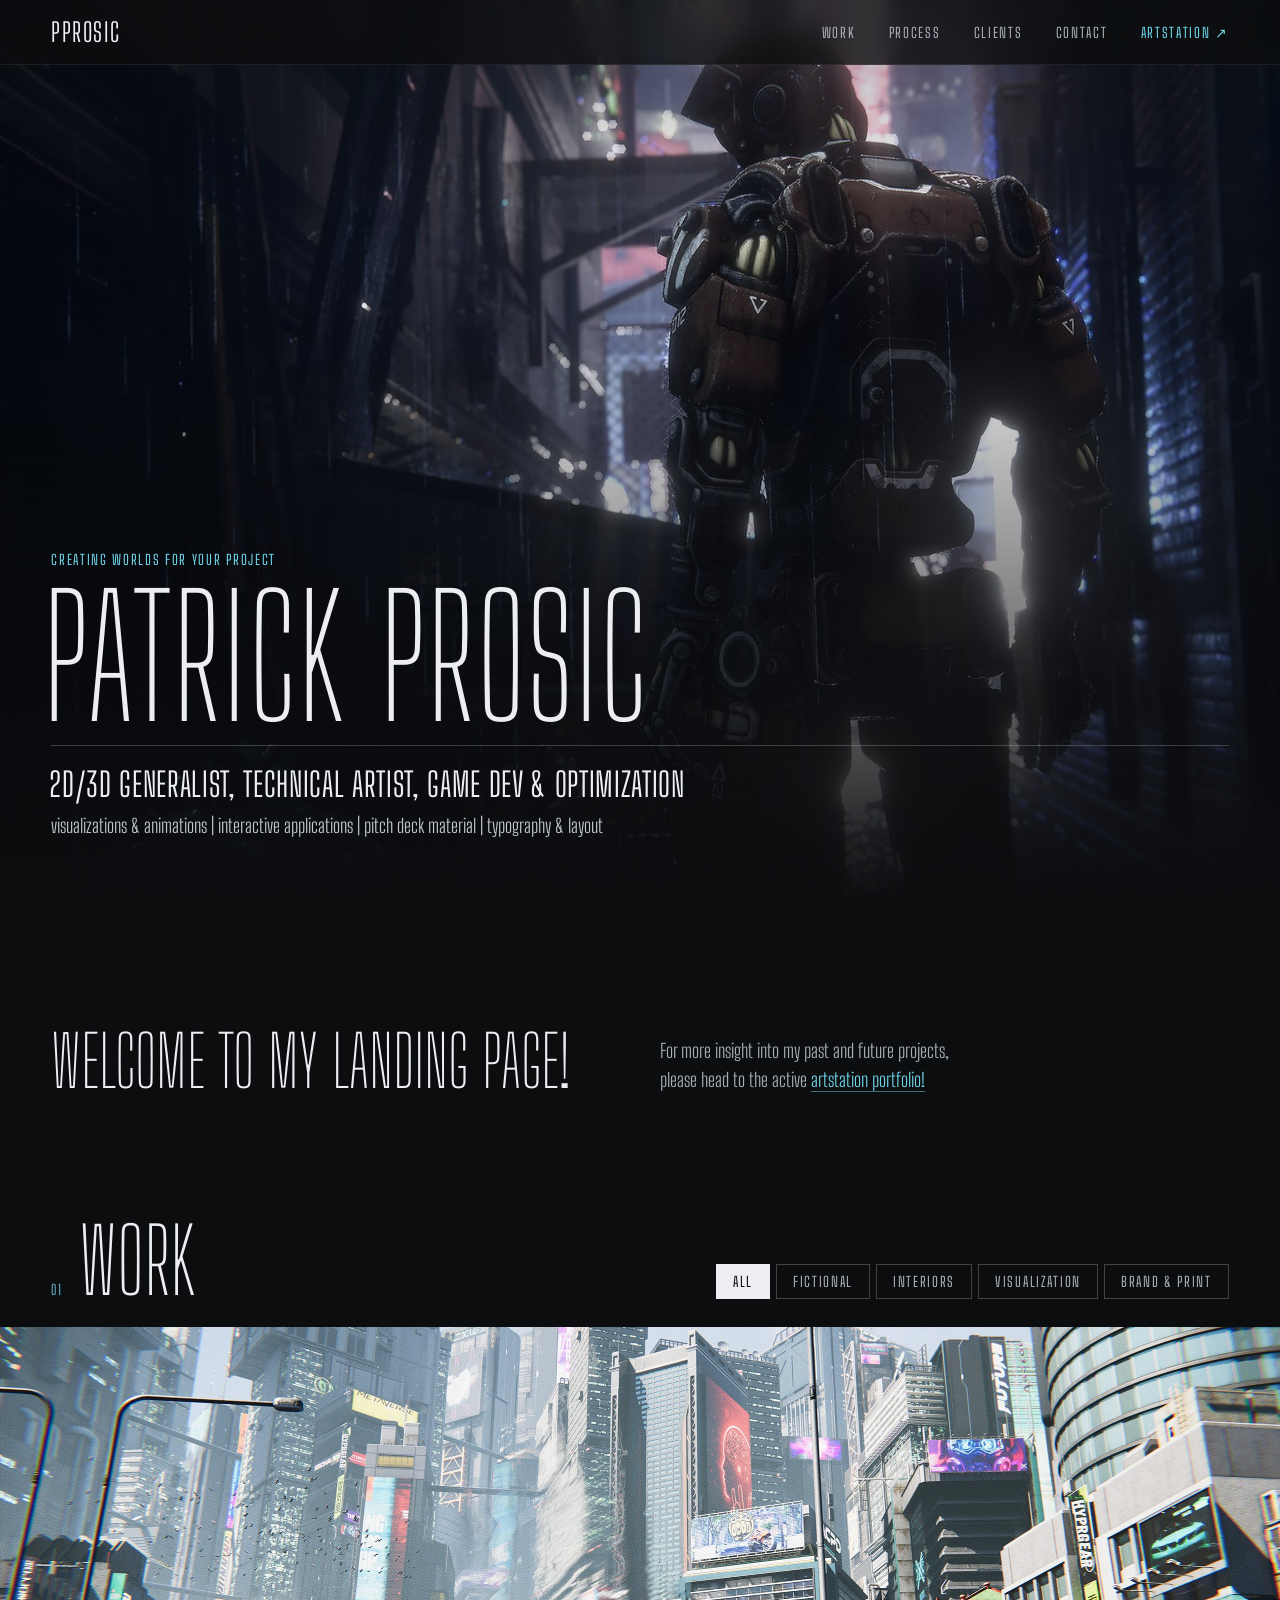
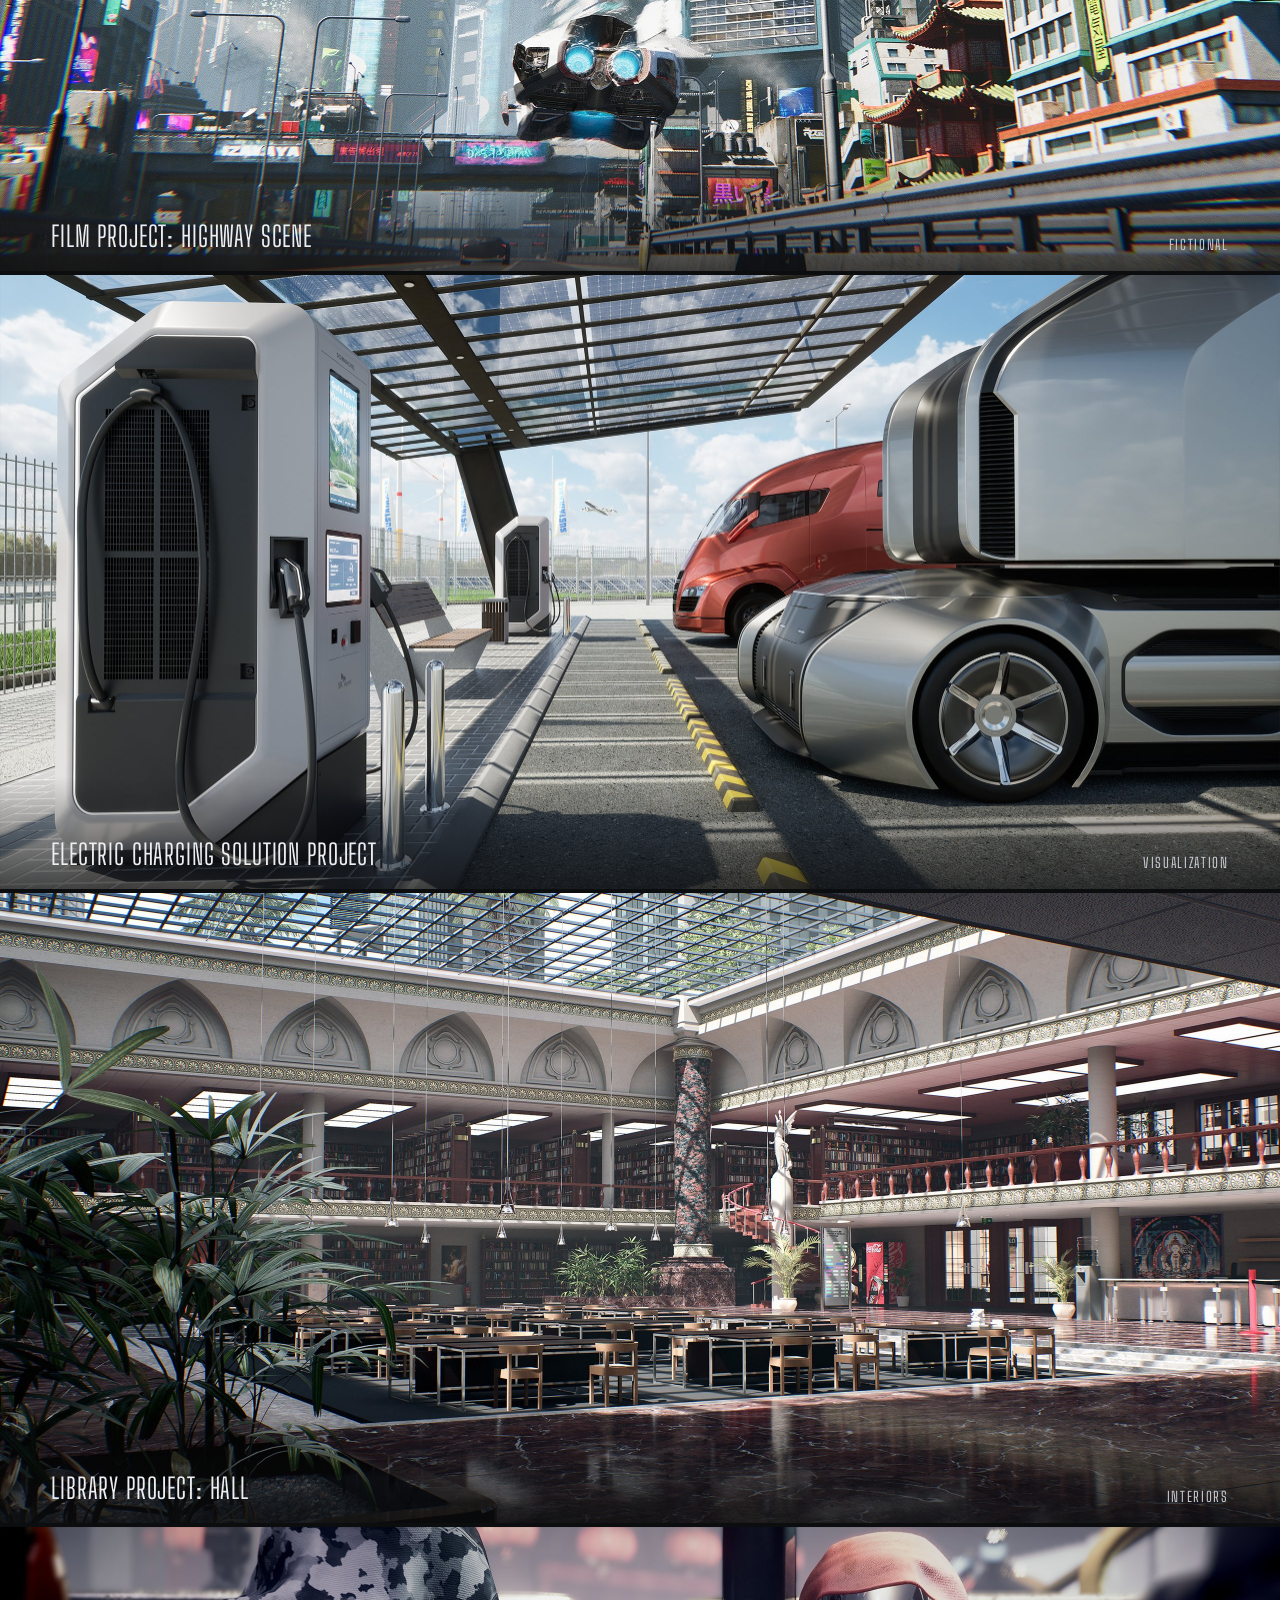
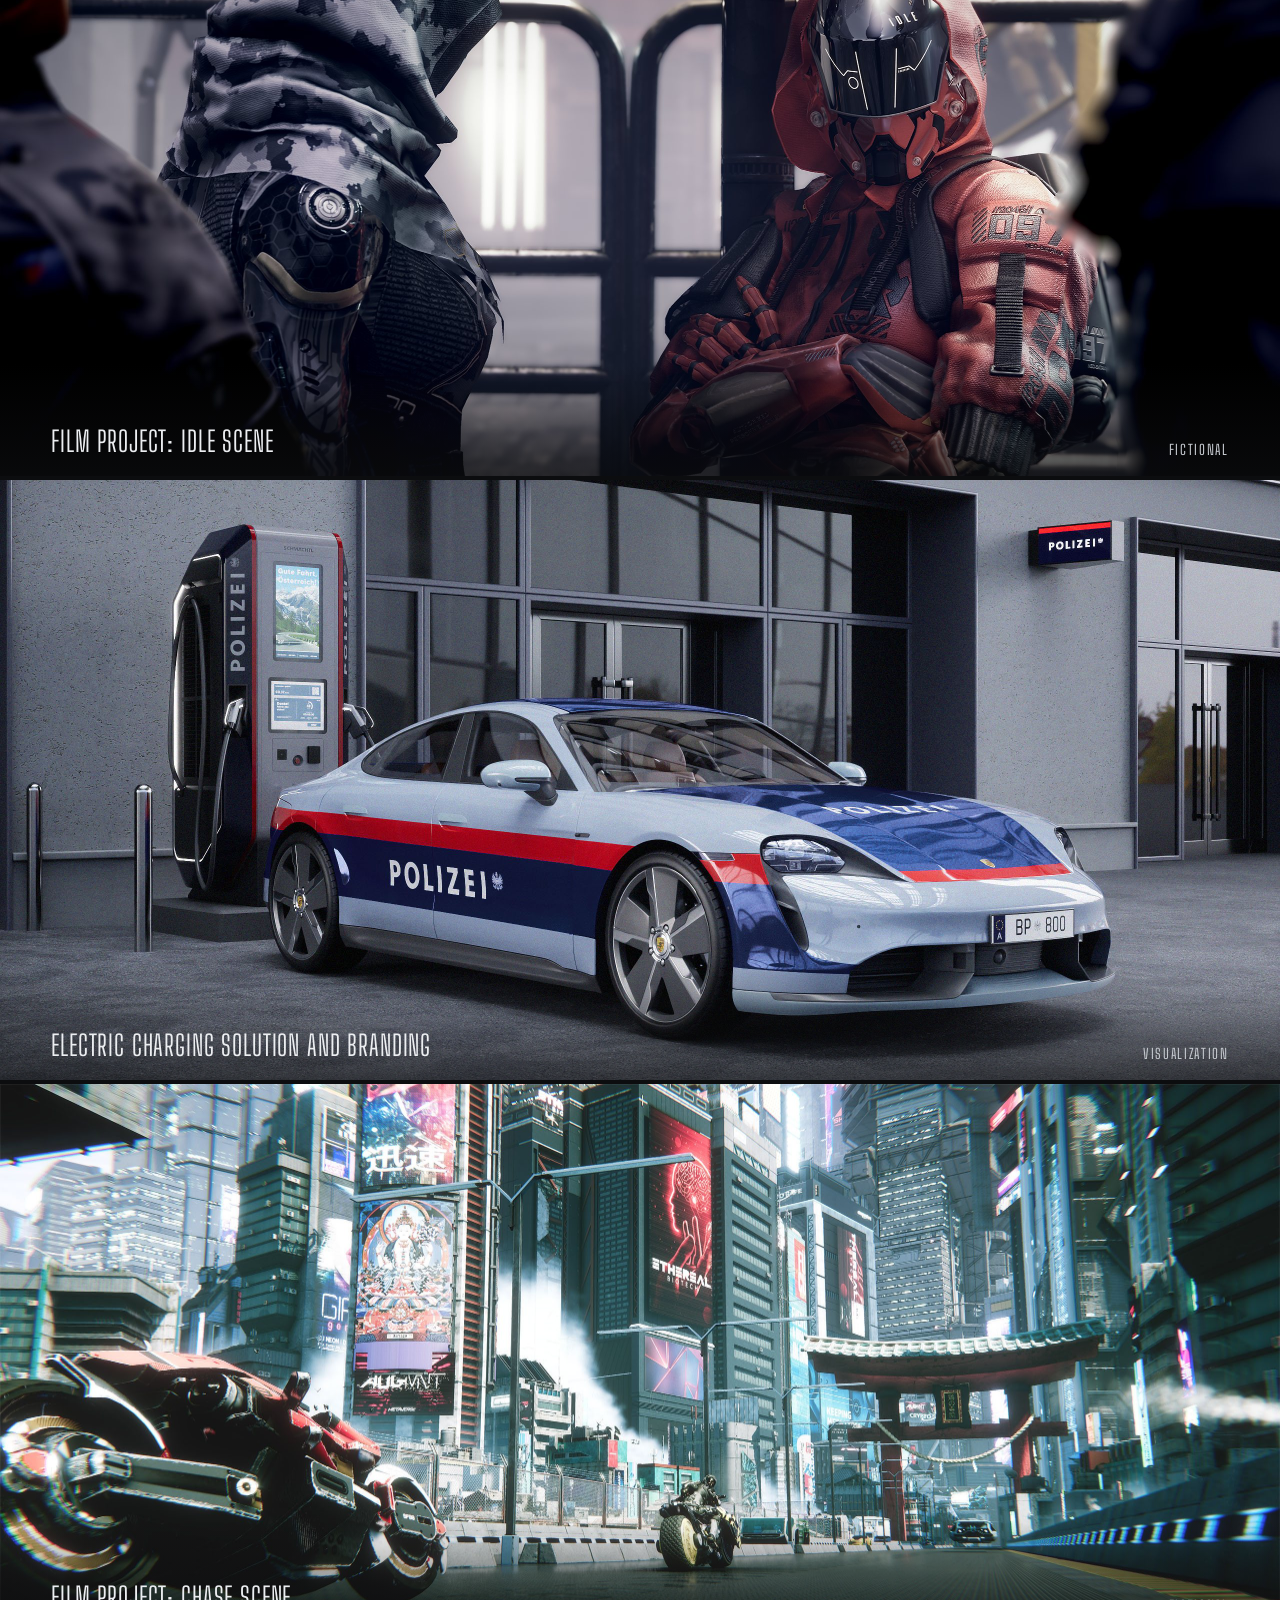
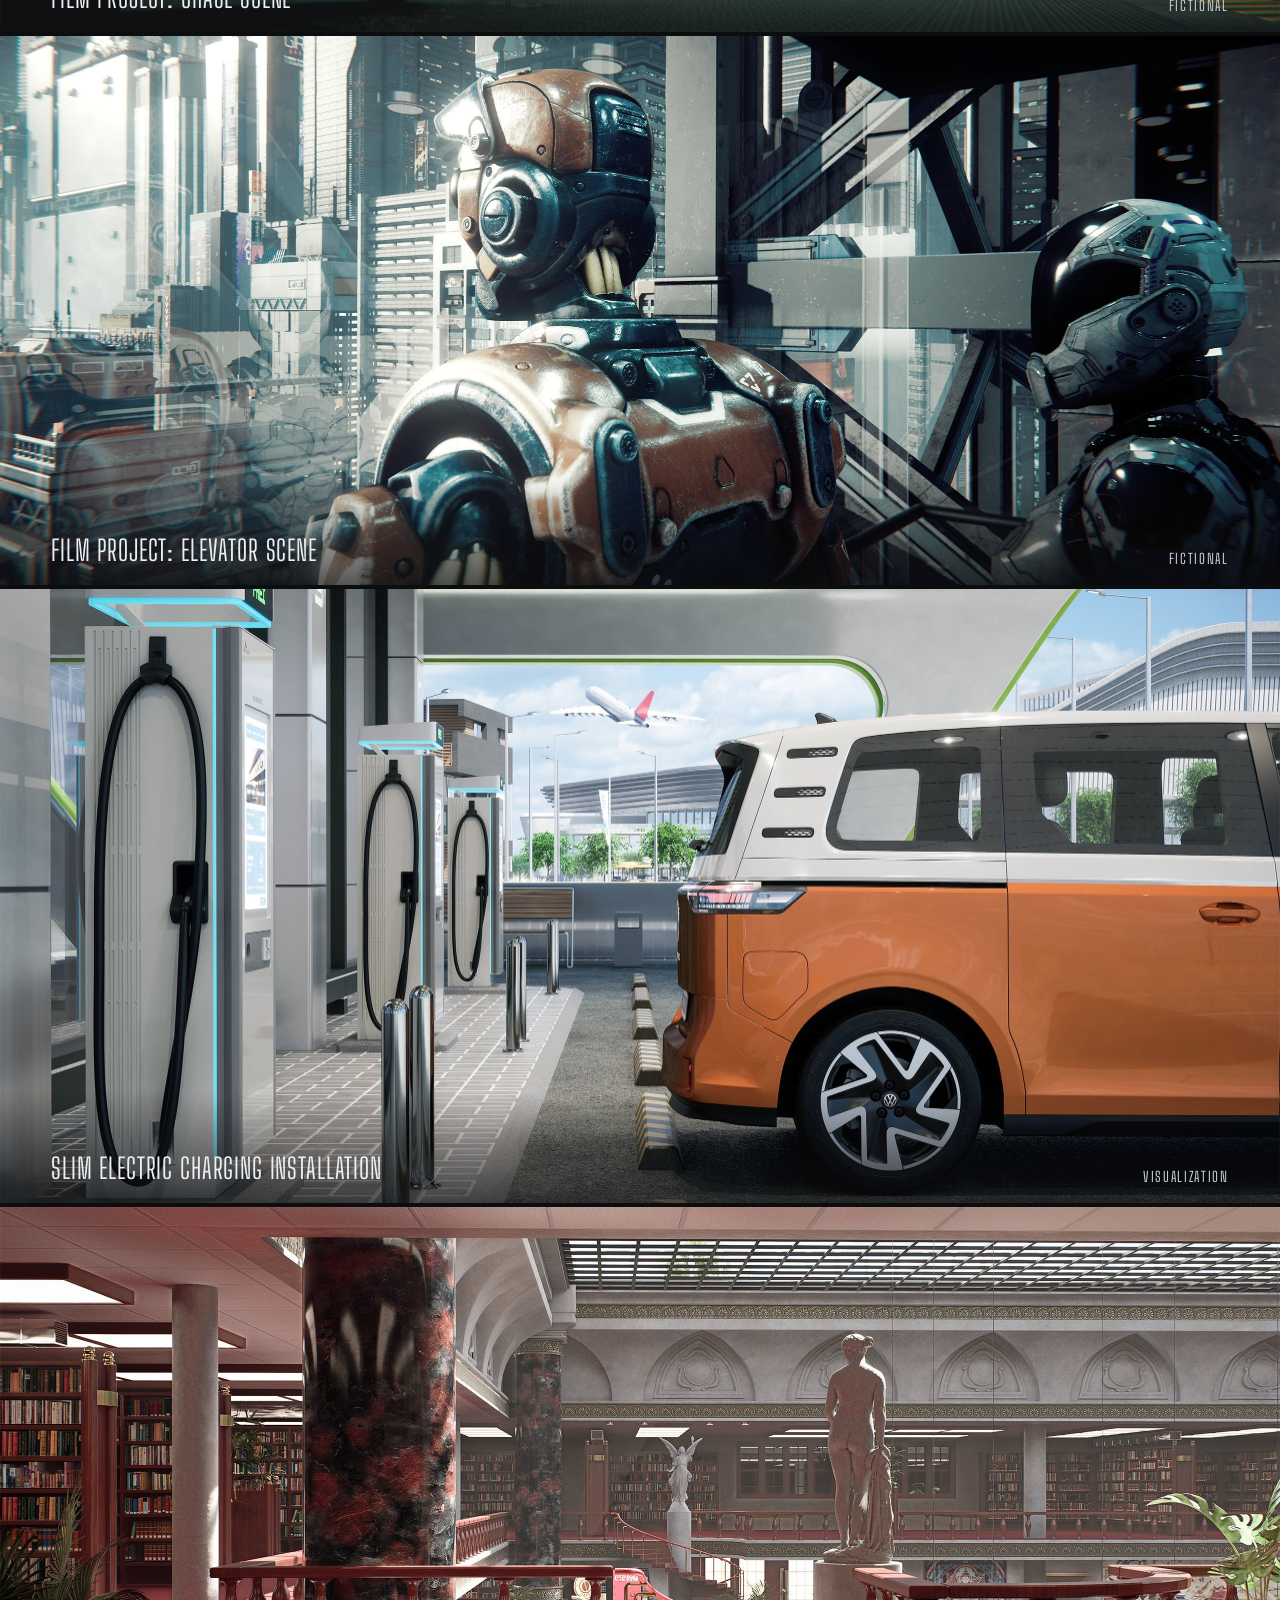
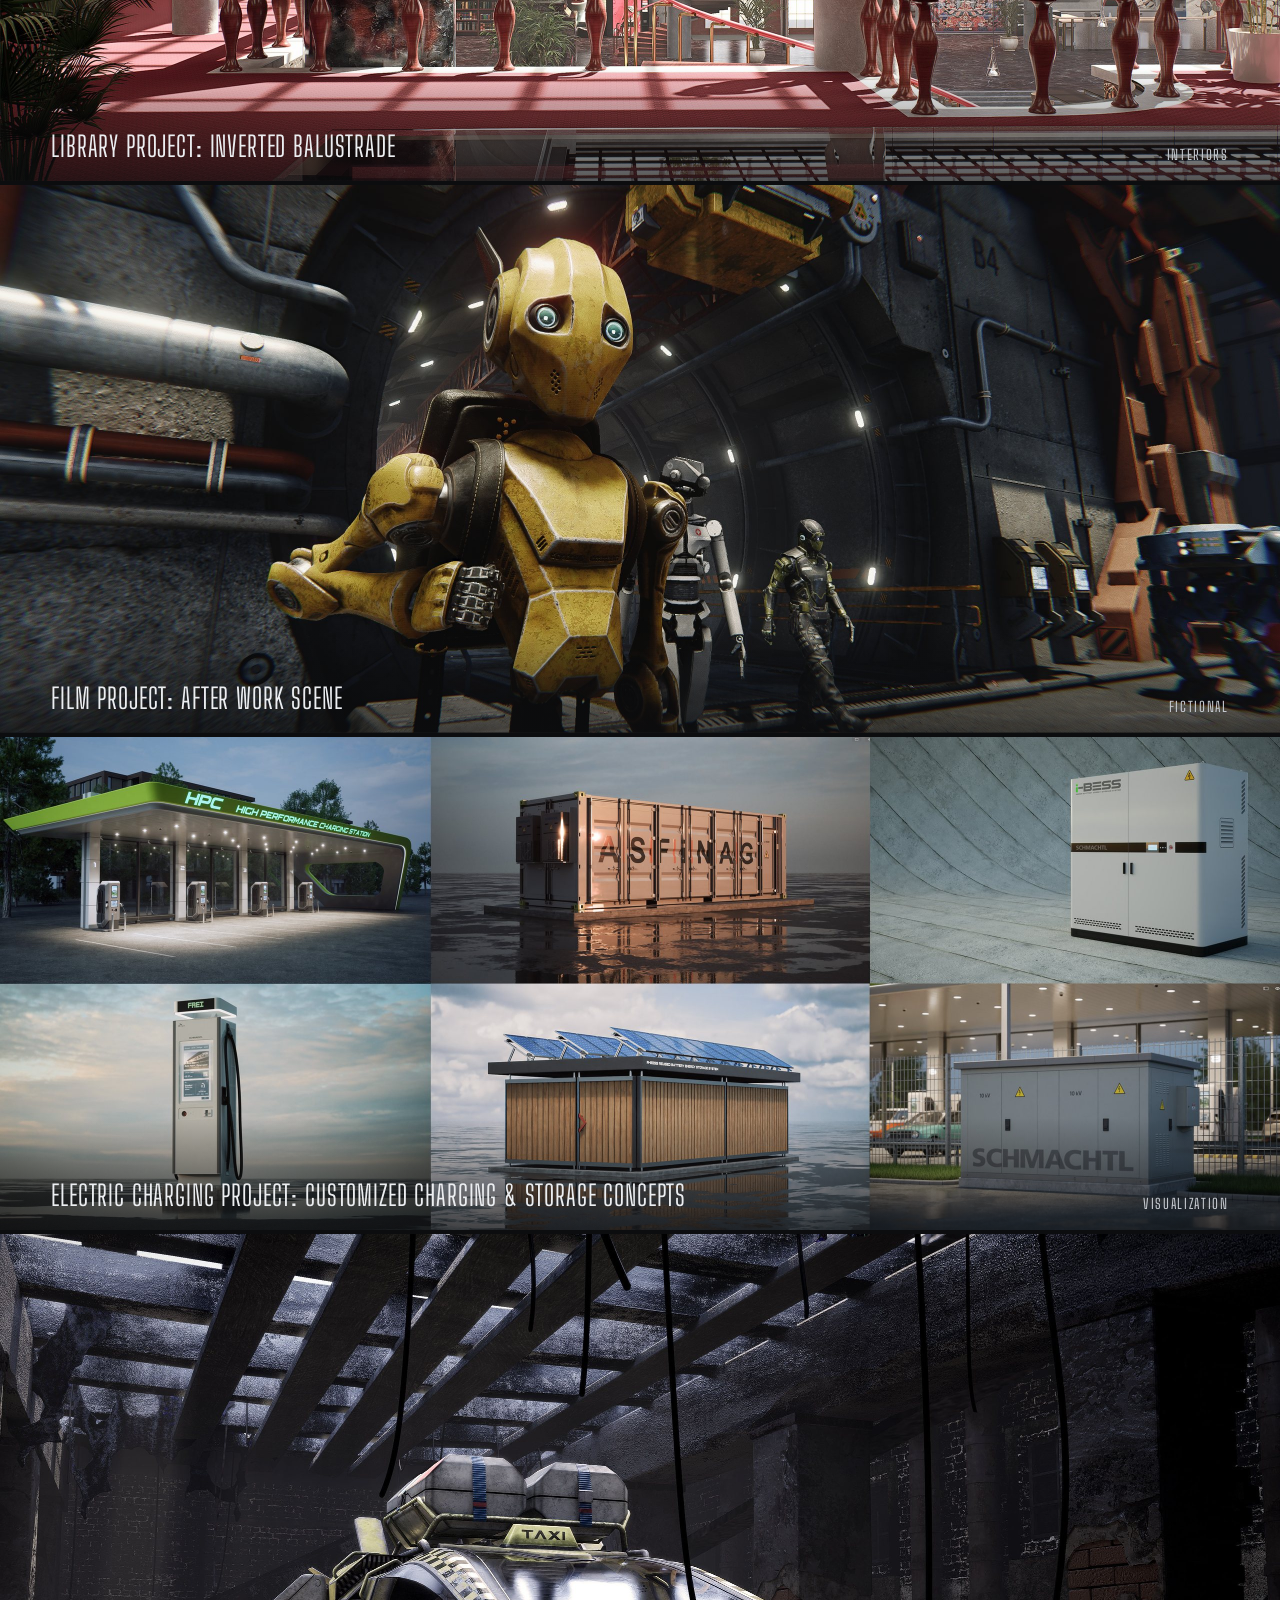
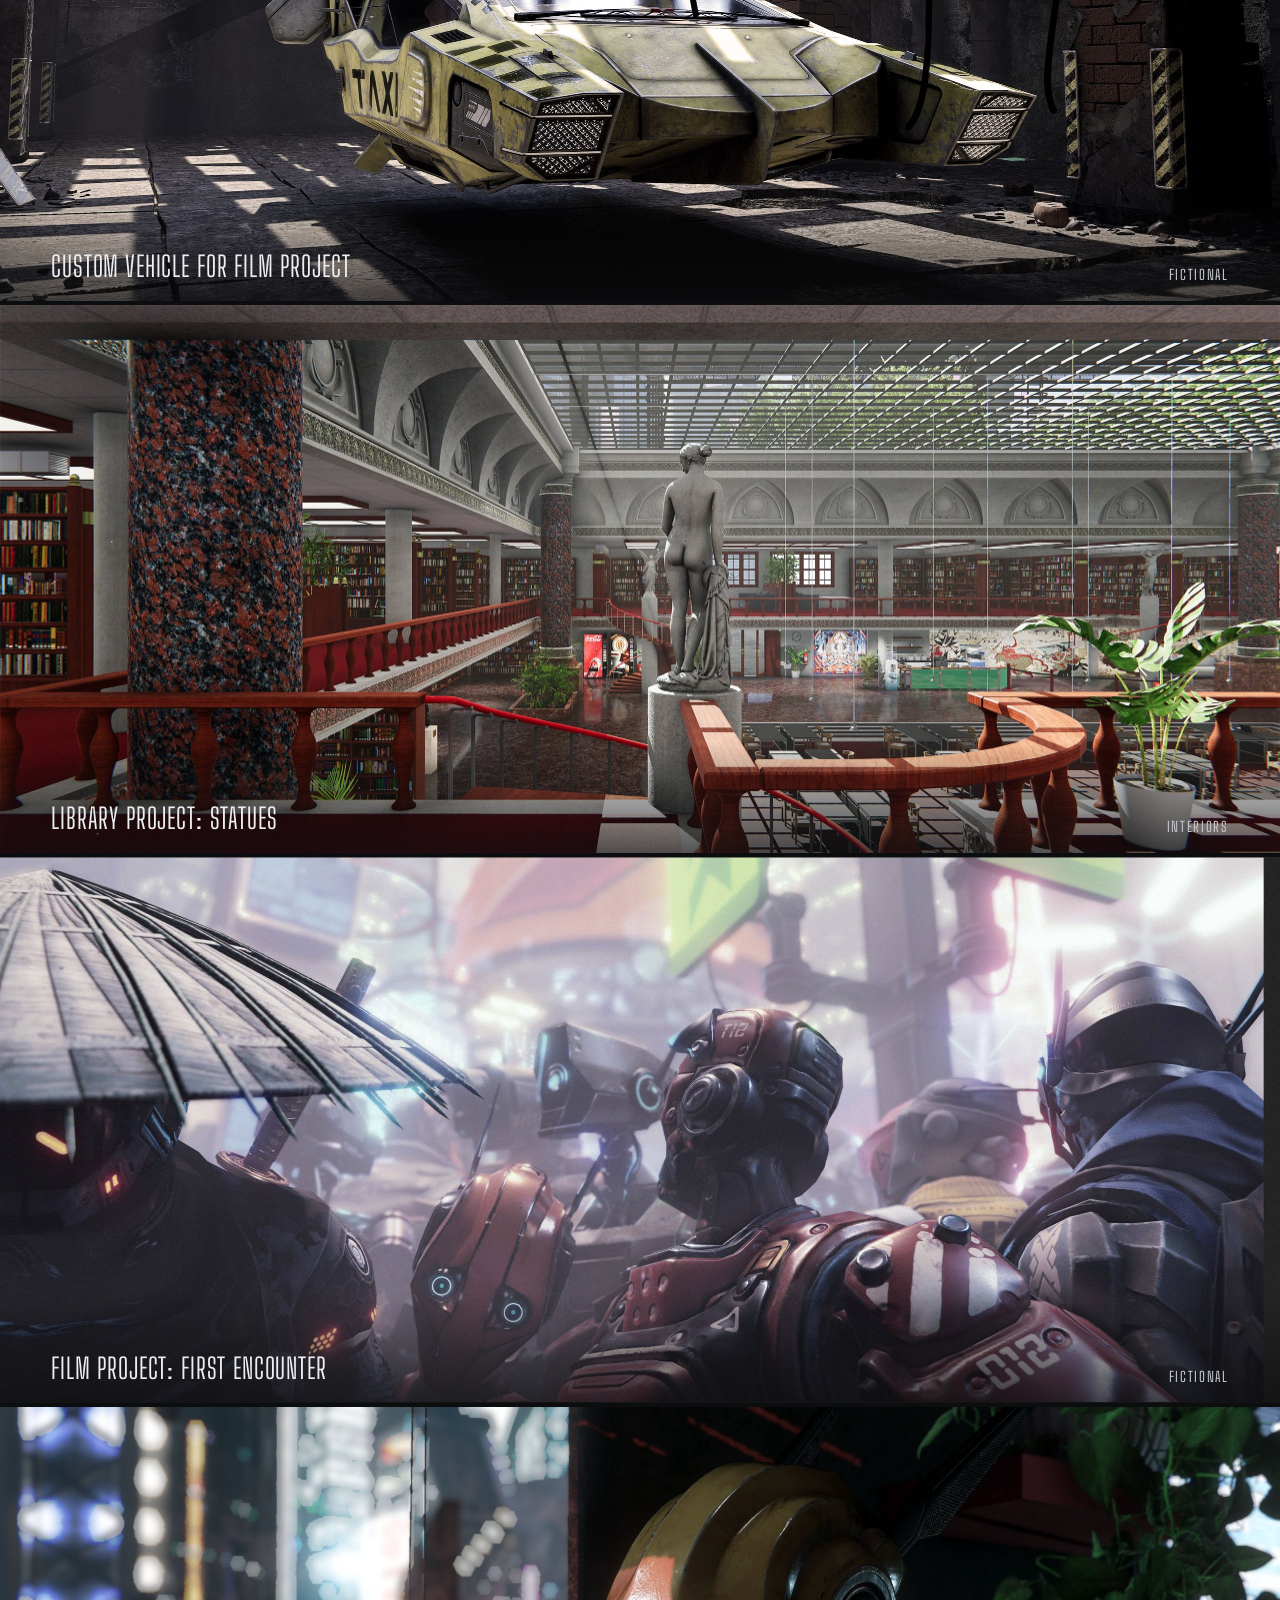
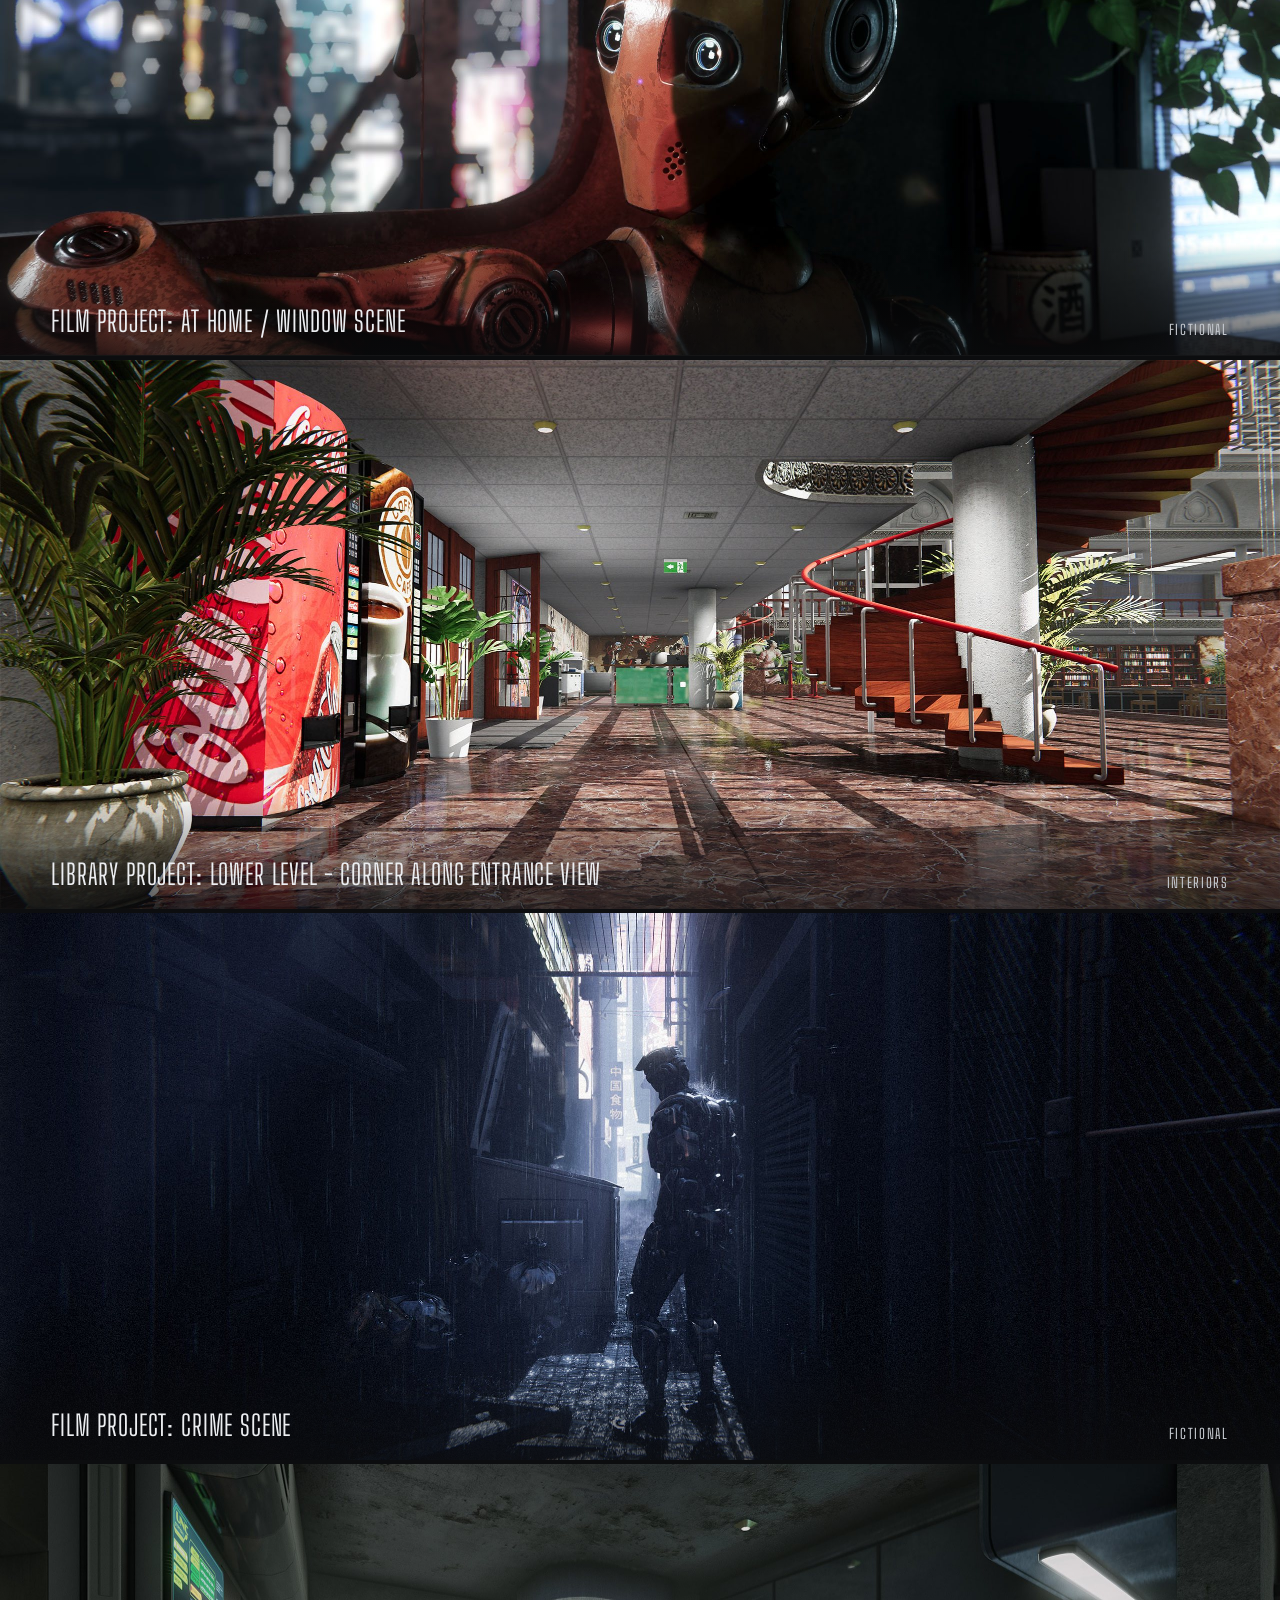
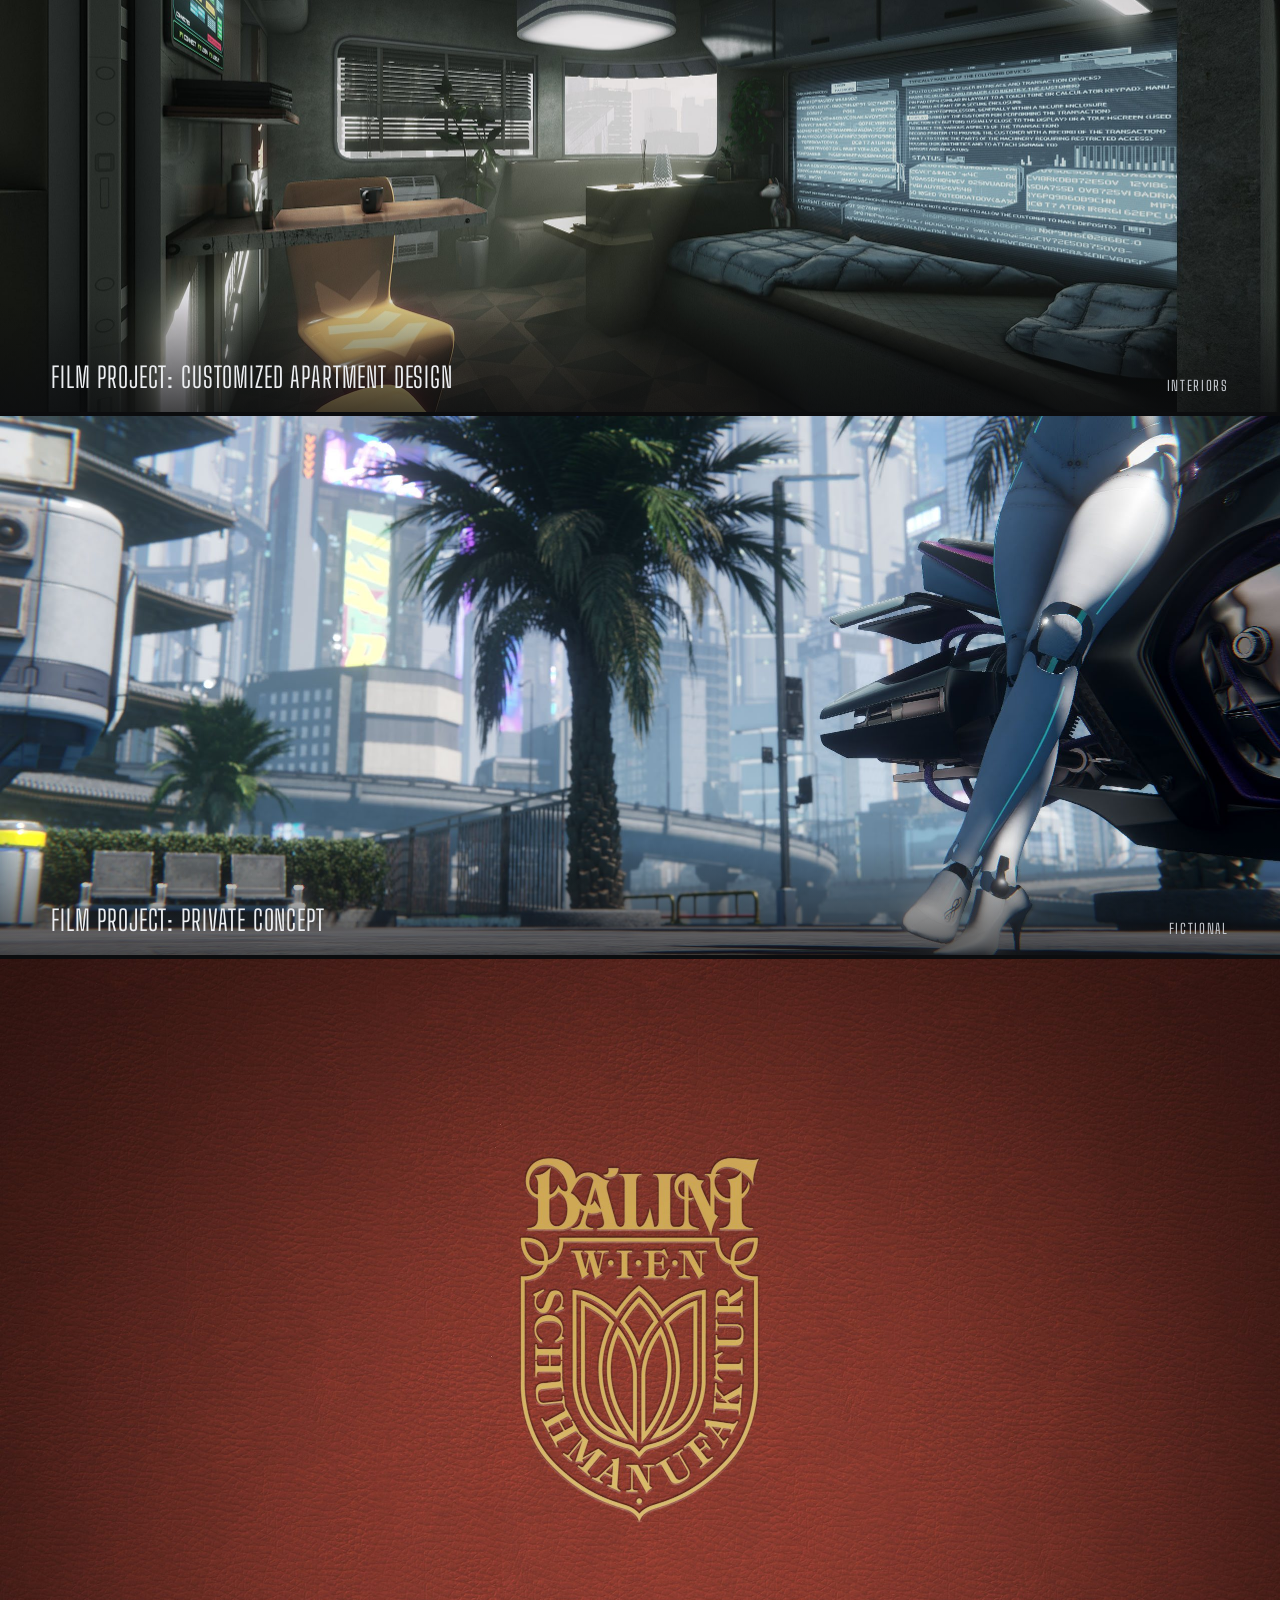
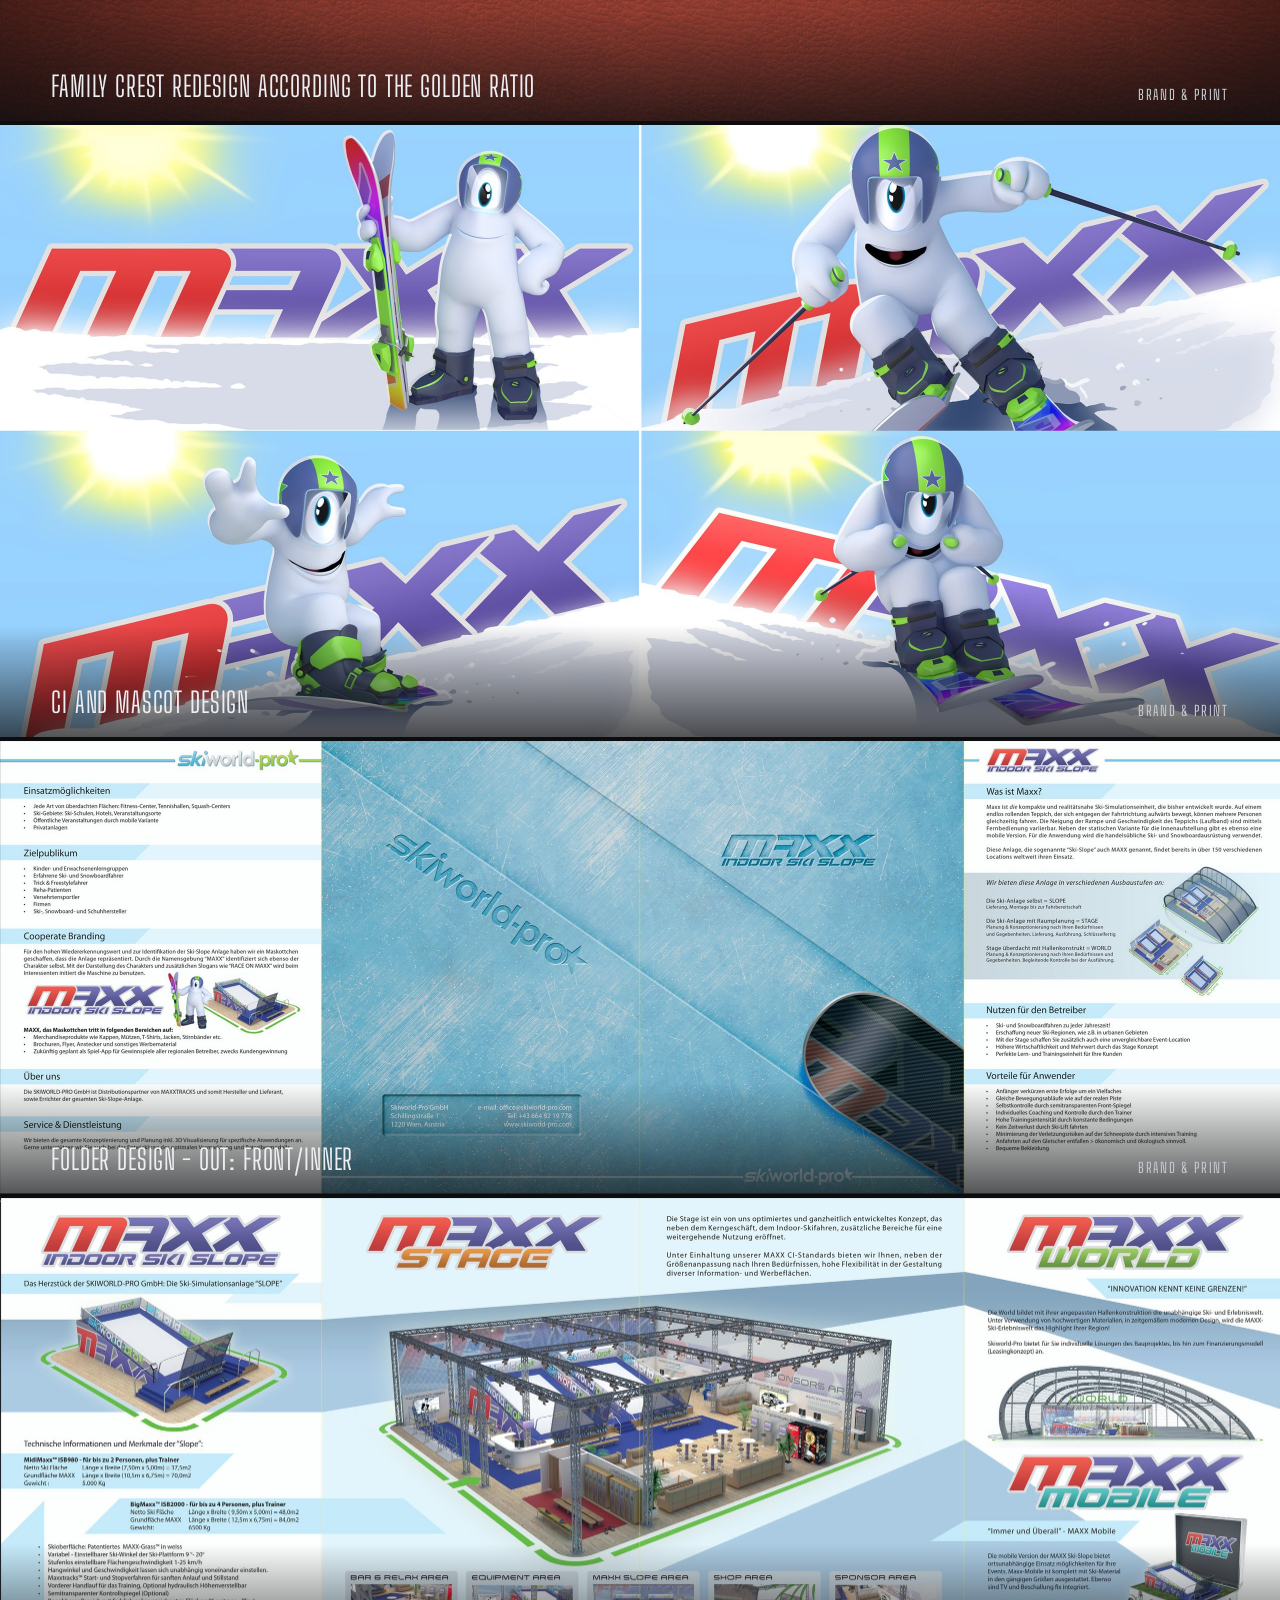
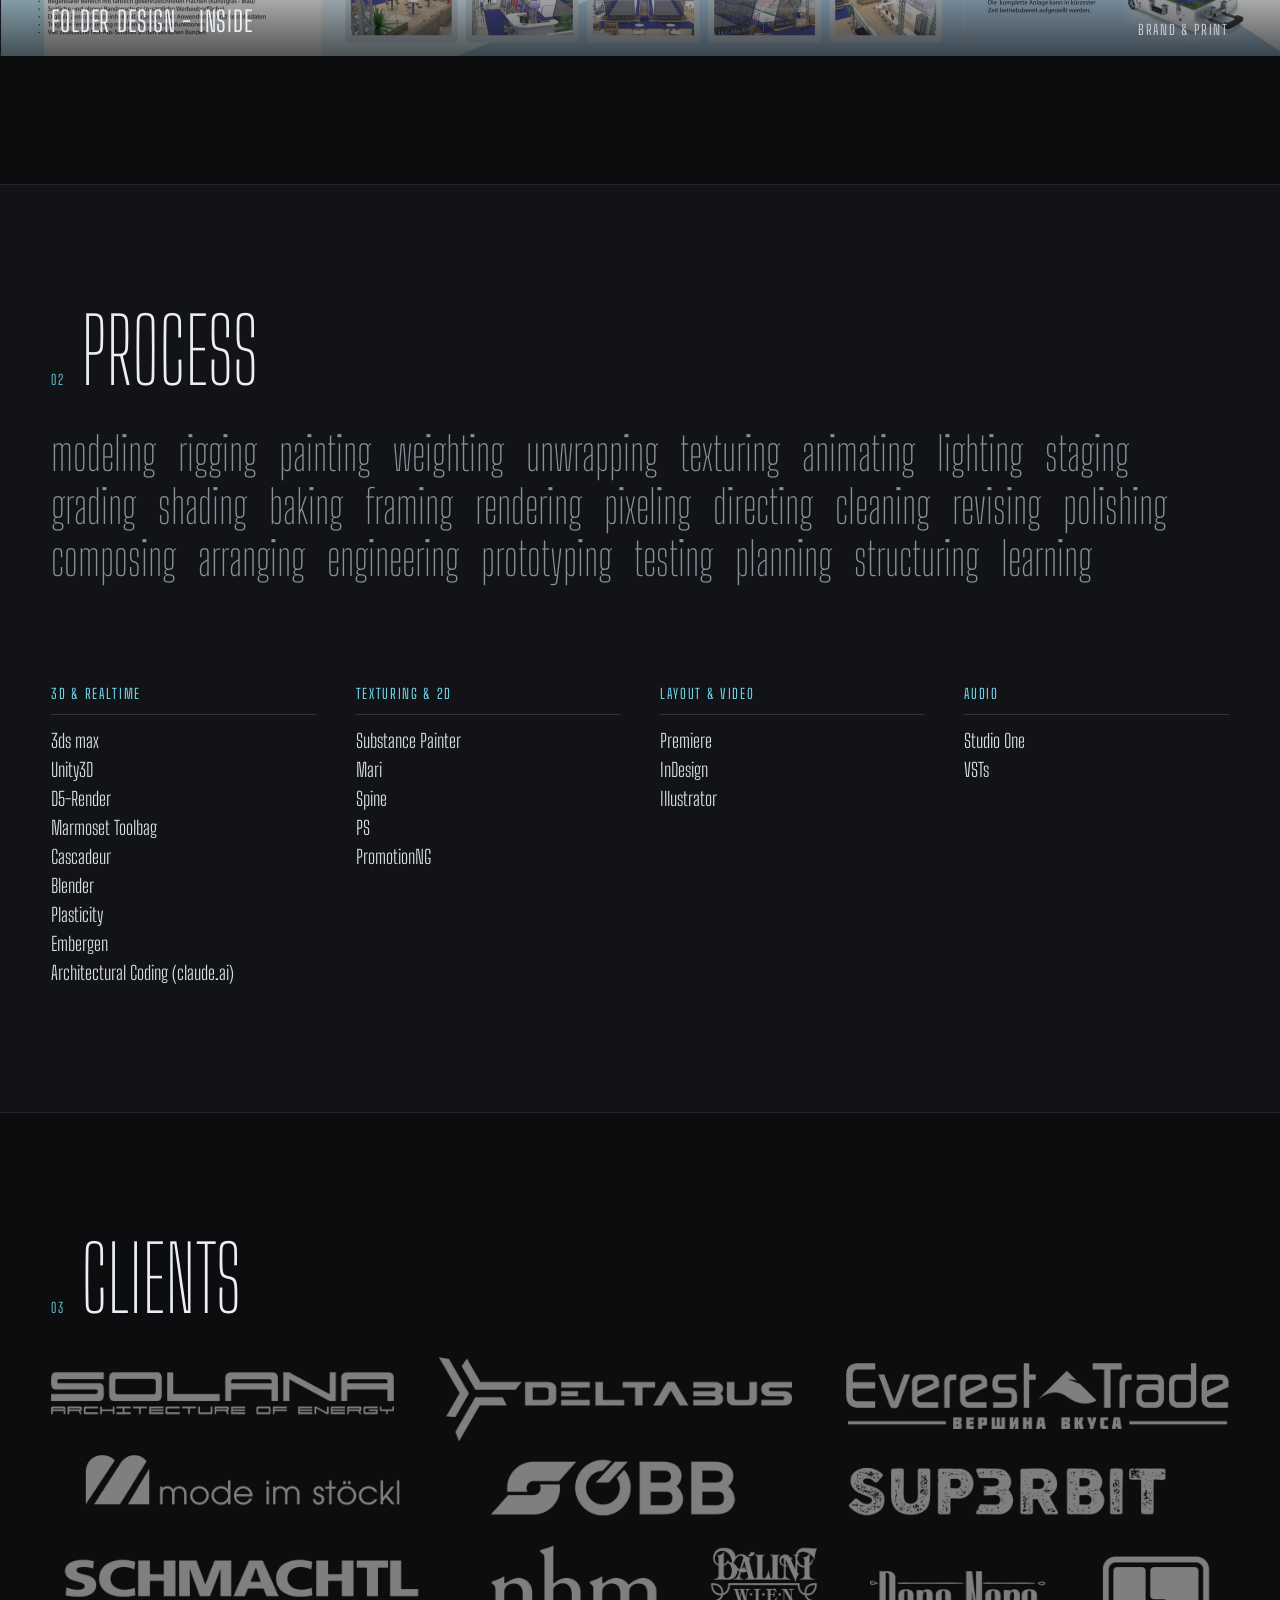
==== index.html @ f0bad568 "Hero-Text optisch linksbuendig ausgerichtet, Meta-Beschreibung aktualisiert - Side-Bearing-Ausgleich" ====
<!DOCTYPE html>
<html lang="en">
<head>
  <meta charset="utf-8">
  <meta name="viewport" content="width=device-width, initial-scale=1">
  <title>2D/3D GENERALIST, TECHNICAL ARTIST, GAME DEV &amp; OPTIMIZATION | pprosic</title>
  <meta name="description" content="Creating worlds for your project – pprosic: 2D/3D generalist, technical artist, game dev &amp; optimization.">
  <meta property="og:type" content="website">
  <meta property="og:url" content="https://pprosic.com/">
  <meta property="og:title" content="PATRICK PROSIC — 2D/3D GENERALIST, TECHNICAL ARTIST, GAME DEV &amp; OPTIMIZATION">
  <meta property="og:description" content="visualizations &amp; animations | interactive applications | pitch deck material | typography &amp; layout">
  <meta property="og:image" content="https://pprosic.com/assets/img/og-image.jpg">
  <meta name="twitter:card" content="summary_large_image">
  <link rel="icon" href="favicon.svg" type="image/svg+xml">
  <link rel="preload" href="assets/fonts/BigShouldersDisplay-latin.woff2" as="font" type="font/woff2" crossorigin>
  <link rel="stylesheet" href="css/style.css">
</head>
<body>

  <nav class="nav">
    <a href="#top" class="nav__logo">PPROSIC</a>
    <div class="nav__links">
      <a href="#work">Work</a>
      <a href="#process">Process</a>
      <a href="#clients">Clients</a>
      <a href="#contact">Contact</a>
      <a href="https://www.artstation.com/pprosic" target="_blank" rel="noopener" class="accent">ArtStation ↗</a>
    </div>
  </nav>

  <header id="top" class="hero">
    <img class="hero__img" src="assets/img/DarkStreet_003_0282.jpg" alt="" fetchpriority="high">
    <!-- Hero-Videos: assets/vids/01.mp4, 02.mp4 … werden nacheinander überblendet (js/main.js) -->
    <video class="hero__vid" id="hero-v1" muted playsinline preload="auto" aria-hidden="true"></video>
    <video class="hero__vid" id="hero-v2" muted playsinline preload="auto" aria-hidden="true"></video>
    <div class="hero__shade"></div>
    <div class="hero__content">
      <div class="label accent">CREATING WORLDS FOR YOUR PROJECT</div>
      <h1 class="hero__title">PATRICK PROSIC</h1>
      <div class="hero__bar">
        <div class="hero__role">2D/3D GENERALIST, TECHNICAL ARTIST, GAME DEV &amp; OPTIMIZATION</div>
        <div class="hero__services">visualizations &amp; animations | interactive applications | pitch deck material | typography &amp; layout</div>
      </div>
    </div>
  </header>

  <section class="intro pad">
    <p class="intro__big">WELCOME TO MY LANDING PAGE!</p>
    <p class="intro__text">For more insight into my past and future projects, please head to the active <a href="https://www.artstation.com/pprosic" target="_blank" rel="noopener" class="link">artstation portfolio!</a></p>
  </section>

  <section id="work" class="section section--bleed">
    <div class="section__head pad-x">
      <div class="heading"><span class="heading__num">01</span><h2>WORK</h2></div>
      <div class="filters" id="filters"></div>
    </div>
    <div class="works" id="works"></div>
  </section>

  <section id="process" class="section section--alt pad">
    <div class="heading"><span class="heading__num">02</span><h2>PROCESS</h2></div>
    <div class="verbs" id="verbs"></div>
    <div class="tools" id="tools"></div>
  </section>

  <section id="clients" class="section pad">
    <div class="heading"><span class="heading__num">03</span><h2>CLIENTS</h2></div>
    <img class="clients" src="assets/img/Firmenteppich.png" alt="clients">
  </section>

  <section class="section section--bleed">
    <div class="section__head pad-x">
      <div class="heading"><span class="heading__num">04</span><h2>SOME OF THE PAST</h2></div>
    </div>
    <img class="archive" id="archive" src="assets/img/WWW_WORK_COLLAGE.jpg" alt="work" loading="lazy">
  </section>

  <section id="contact" class="section section--alt pad contact">
    <div class="contact__info">
      <div class="heading"><span class="heading__num">05</span><h2>CONTACT</h2></div>
      <div class="contact__meta">
        <span>Patrick Prosic — Vienna</span>
        <a href="https://www.artstation.com/pprosic" target="_blank" rel="noopener" class="accent">artstation.com/pprosic ↗</a>
      </div>
    </div>
    <form class="form" id="contact-form">
      <label class="field"><span class="label">Name</span><input name="name" required></label>
      <label class="field"><span class="label">Email</span><input name="email" type="email" required></label>
      <label class="field"><span class="label">Message</span><textarea name="message" rows="4" required></textarea></label>
      <input type="checkbox" name="botcheck" class="hp" tabindex="-1" autocomplete="off" aria-hidden="true">
      <div class="form__row">
        <button type="submit" class="btn" id="form-btn">Submit</button>
        <span class="form__sent" id="form-sent" hidden>message sent successfully!</span>
        <span class="form__error" id="form-error" hidden>sending failed — please try again later.</span>
      </div>
      <p class="form__note">Your data is only used to answer your message. <a href="datenschutz.html">Privacy policy</a></p>
    </form>
  </section>

  <footer class="footer">
    <span>©2020-<span id="year">2026</span> by Patrick Prosic</span>
    <span class="footer__links"><a href="impressum.html">Impressum</a><a href="datenschutz.html">Datenschutz</a><a href="#top">Top ↑</a></span>
  </footer>

  <div class="lightbox" id="lightbox" hidden>
    <img id="lb-img" src="" alt="">
    <div class="lightbox__bar">
      <button class="lb-btn" id="lb-prev">← Prev</button>
      <span id="lb-caption"></span>
      <button class="lb-btn" id="lb-next">Next →</button>
    </div>
  </div>

  <script src="js/data.js"></script>
  <script src="js/main.js"></script>
</body>
</html>
---- css/style.css ----
/* pprosic.com */

/* Schriften lokal (SIL Open Font License) — kein Abruf bei Google, DSGVO-freundlich */
@font-face { font-family: 'Big Shoulders Display'; font-weight: 100 900; font-display: swap; src: url(../assets/fonts/BigShouldersDisplay-latin.woff2) format('woff2'); unicode-range: U+0000-00FF, U+0131, U+0152-0153, U+02BB-02BC, U+02C6, U+02DA, U+02DC, U+0304, U+0308, U+0329, U+2000-206F, U+20AC, U+2122, U+2191, U+2193, U+2212, U+2215, U+FEFF, U+FFFD; }
@font-face { font-family: 'Big Shoulders Display'; font-weight: 100 900; font-display: swap; src: url(../assets/fonts/BigShouldersDisplay-latin-ext.woff2) format('woff2'); unicode-range: U+0100-02BA, U+02BD-02C5, U+02C7-02CC, U+02CE-02D7, U+02DD-02FF, U+0304, U+0308, U+0329, U+1D00-1DBF, U+1E00-1E9F, U+1EF2-1EFF, U+2020, U+20A0-20AB, U+20AD-20C4, U+2113, U+2C60-2C7F, U+A720-A7FF; }
@font-face { font-family: 'Big Shoulders Text'; font-weight: 100 900; font-display: swap; src: url(../assets/fonts/BigShouldersText-latin.woff2) format('woff2'); unicode-range: U+0000-00FF, U+0131, U+0152-0153, U+02BB-02BC, U+02C6, U+02DA, U+02DC, U+0304, U+0308, U+0329, U+2000-206F, U+20AC, U+2122, U+2191, U+2193, U+2212, U+2215, U+FEFF, U+FFFD; }
@font-face { font-family: 'Big Shoulders Text'; font-weight: 100 900; font-display: swap; src: url(../assets/fonts/BigShouldersText-latin-ext.woff2) format('woff2'); unicode-range: U+0100-02BA, U+02BD-02C5, U+02C7-02CC, U+02CE-02D7, U+02DD-02FF, U+0304, U+0308, U+0329, U+1D00-1DBF, U+1E00-1E9F, U+1EF2-1EFF, U+2020, U+20A0-20AB, U+20AD-20C4, U+2113, U+2C60-2C7F, U+A720-A7FF; }

:root {
  --bg: #0c0d0f;
  --bg-alt: #111316;
  --ink: #eceef1;
  --ink-2: #c4c8ce;
  --ink-3: #a9aeb6;
  --ink-4: #7d838c;
  --accent: #6fd3e6;
  --line: rgba(255,255,255,0.07);
  --pad: clamp(20px, 4vw, 56px);
  --display: 'Big Shoulders Display', sans-serif;
  --text: 'Big Shoulders Text', sans-serif;
}

* { box-sizing: border-box; }
html { scroll-behavior: smooth; }
body {
  margin: 0; background: var(--bg); color: var(--ink);
  font-family: var(--text); font-weight: 300; font-size: 19px;
  -webkit-font-smoothing: antialiased;
}
a { color: var(--ink); text-decoration: none; }
a:hover { color: var(--accent); }
::selection { background: var(--accent); color: var(--bg); }
input, textarea, button { font-family: inherit; }
img { display: block; }

.accent { color: var(--accent); }
.pad { padding: clamp(80px,10vw,130px) var(--pad); }
.pad-x { padding-left: var(--pad); padding-right: var(--pad); }
.label { font-size: 14px; font-weight: 400; letter-spacing: 0.12em; text-transform: uppercase; }

/* Nav */
.nav {
  position: fixed; top: 0; left: 0; right: 0; z-index: 20;
  display: flex; align-items: center; justify-content: space-between; gap: 24px;
  padding: 16px var(--pad);
  background: rgba(12,13,15,0.78); backdrop-filter: blur(14px); -webkit-backdrop-filter: blur(14px);
  border-bottom: 1px solid var(--line);
}
.nav__logo { font-family: var(--display); font-weight: 400; font-size: 26px; letter-spacing: 0.06em; }
.nav__links { display: flex; flex-wrap: wrap; gap: clamp(16px,2.6vw,36px); font-size: 14px; font-weight: 400; letter-spacing: 0.12em; text-transform: uppercase; }
.nav__links a { color: var(--ink-3); }
.nav__links a.accent { color: var(--accent); }
.nav__links a:hover { color: var(--ink); }

/* Hero */
.hero { position: relative; height: 100vh; min-height: 620px; overflow: hidden; display: flex; align-items: flex-end; }
.hero__img { position: absolute; inset: 0; width: 100%; height: 100%; object-fit: cover; object-position: center 35%; }
.hero__vid { position: absolute; inset: 0; width: 100%; height: 100%; object-fit: cover; object-position: center 35%; opacity: 0; transition: opacity 0.4s linear; }
.hero__vid.is-on { opacity: 1; }
.hero__shade { z-index: 2; }
.hero__content { z-index: 3; }
.hero__shade { position: absolute; inset: 0; background: linear-gradient(180deg, rgba(12,13,15,0.3) 0%, rgba(12,13,15,0) 30%, rgba(12,13,15,0.55) 70%, var(--bg) 100%); }
.hero__content { position: relative; width: 100%; padding: 0 var(--pad) clamp(40px,7vh,72px); display: flex; flex-direction: column; gap: 18px; }
/* negativer margin-left gleicht den linken Glyph-Abstand (Side Bearing) der Display-Schrift aus -> optisch buendig */
.hero__title { margin: 0 0 0 -0.058em; font-family: var(--display); font-weight: 200; font-size: clamp(72px,13vw,220px); line-height: 0.85; letter-spacing: 0.005em; }
.hero__bar { display: flex; flex-direction: column; align-items: flex-start; gap: 10px; border-top: 1px solid rgba(255,255,255,0.2); padding-top: 18px; }
.hero__role { margin-left: -0.053em; font-family: var(--display); font-weight: 400; font-size: clamp(26px,2.6vw,36px); letter-spacing: 0.02em; }
.hero__services { color: var(--ink-2); max-width: 760px; text-wrap: pretty; }

/* Intro */
.intro { display: grid; grid-template-columns: repeat(auto-fit, minmax(min(100%,320px), 1fr)); gap: 40px; align-items: end; }
.intro__big { margin: 0; font-family: var(--display); font-weight: 200; font-size: clamp(44px,5.5vw,80px); line-height: 0.95; }
.intro__text { margin: 0; line-height: 1.55; color: var(--ink-3); max-width: 46ch; text-wrap: pretty; }
.link { color: var(--accent); border-bottom: 1px solid rgba(111,211,230,0.5); }

/* Sections */
.section--alt { background: var(--bg-alt); border-top: 1px solid var(--line); border-bottom: 1px solid var(--line); }
.section--bleed { padding: 0 0 clamp(80px,10vw,130px); }
.section__head { display: flex; flex-wrap: wrap; align-items: flex-end; justify-content: space-between; gap: 24px; margin-bottom: 28px; }
.heading { display: flex; align-items: baseline; gap: 16px; margin-bottom: 40px; }
.section__head .heading { margin-bottom: 0; }
.heading__num { font-size: 14px; letter-spacing: 0.12em; color: var(--accent); }
.heading h2 { margin: 0; font-family: var(--display); font-weight: 200; font-size: clamp(56px,7vw,110px); line-height: 0.85; }

/* Filters */
.filters { display: flex; flex-wrap: wrap; gap: 6px; }
.filter {
  background: transparent; color: var(--ink-3); border: 1px solid rgba(255,255,255,0.22);
  padding: 8px 16px; font-size: 14px; font-weight: 400; letter-spacing: 0.12em; text-transform: uppercase; cursor: pointer;
}
.filter:hover { color: var(--ink); border-color: var(--ink-3); }
.filter.is-active { background: var(--ink); color: var(--bg); border-color: var(--ink); }

/* Works — full bleed */
.works { display: flex; flex-direction: column; gap: 4px; }
.work { position: relative; margin: 0; cursor: zoom-in; background: #16181c; }
.work img { width: 100%; height: auto; }
.work figcaption {
  position: absolute; left: 0; right: 0; bottom: 0;
  display: flex; justify-content: space-between; align-items: flex-end; gap: 16px;
  padding: 60px var(--pad) 18px;
  background: linear-gradient(180deg, rgba(12,13,15,0) 0%, rgba(12,13,15,0.7) 100%);
  font-size: 14px; font-weight: 400; letter-spacing: 0.12em; text-transform: uppercase;
}
.work__title { font-family: var(--display); font-weight: 400; font-size: clamp(22px,2.2vw,32px); letter-spacing: 0.03em; }
.work__cat { color: var(--ink-2); }

/* Process */
.verbs { display: flex; flex-wrap: wrap; gap: 2px 22px; max-width: 1500px; }
.verbs span { font-family: var(--display); font-weight: 200; font-size: clamp(32px,3.6vw,54px); line-height: 1.1; color: #8a9099; transition: color .2s; }
.verbs span:hover { color: var(--accent); }
.tools { margin-top: clamp(64px,8vw,100px); display: grid; grid-template-columns: repeat(auto-fit, minmax(min(100%,240px), 1fr)); gap: 40px; }
.tools__group { display: flex; flex-direction: column; gap: 14px; }
.tools__group .label { color: var(--accent); border-bottom: 1px solid rgba(255,255,255,0.14); padding-bottom: 12px; }
.tools__group ul { list-style: none; margin: 0; padding: 0; display: flex; flex-direction: column; gap: 6px; color: #d9dce0; }

/* Clients / Archive */
.clients { width: 100%; max-width: 1300px; margin: 0 auto; opacity: 0.8; }
.archive { width: 100%; cursor: zoom-in; }

/* Contact */
.contact { display: grid; grid-template-columns: repeat(auto-fit, minmax(min(100%,420px), 1fr)); gap: clamp(40px,6vw,96px); }
.contact__info { display: flex; flex-direction: column; gap: 28px; }
.contact__meta { display: flex; flex-direction: column; gap: 4px; color: var(--ink-3); }
.form { display: flex; flex-direction: column; gap: 28px; align-self: end; }
.field { display: flex; flex-direction: column; gap: 8px; }
.field .label { color: var(--ink-4); }
.field input, .field textarea {
  background: transparent; border: none; border-bottom: 1px solid rgba(255,255,255,0.22);
  color: var(--ink); font-size: 19px; font-weight: 300; padding: 8px 0; outline: none;
}
.field textarea { resize: vertical; }
.field input:focus, .field textarea:focus { border-bottom-color: var(--accent); }
.form__row { display: flex; align-items: center; gap: 24px; flex-wrap: wrap; }
.btn { background: var(--accent); color: var(--bg); border: none; padding: 14px 34px; font-size: 15px; font-weight: 400; letter-spacing: 0.14em; text-transform: uppercase; cursor: pointer; }
.btn:hover { background: var(--ink); }
.form__sent { color: var(--accent); }
.form__error { color: #e88a8a; }
.form__note { margin: -8px 0 0; font-size: 15px; color: var(--ink-4); }
.form__note a { color: var(--ink-3); border-bottom: 1px solid rgba(255,255,255,0.2); }
.btn:disabled { opacity: 0.5; cursor: wait; }
.hp { position: absolute; left: -9999px; width: 1px; height: 1px; opacity: 0; }

/* Footer */
.footer { display: flex; flex-wrap: wrap; justify-content: space-between; gap: 16px; padding: 26px var(--pad); font-size: 14px; letter-spacing: 0.12em; text-transform: uppercase; color: var(--ink-4); border-top: 1px solid var(--line); }
.footer a { color: var(--ink-4); }
.footer a:hover { color: var(--accent); }
.footer__links { display: flex; flex-wrap: wrap; gap: 24px; }

/* Rechtliches (impressum.html, datenschutz.html) */
.legal { max-width: 860px; padding-top: clamp(120px,14vw,170px); }
.legal h1 { margin: 0 0 40px; font-family: var(--display); font-weight: 200; font-size: clamp(56px,7vw,110px); line-height: 0.85; }
.legal h2 { margin: 48px 0 12px; font-family: var(--display); font-weight: 400; font-size: clamp(24px,2.4vw,32px); letter-spacing: 0.03em; }
.legal p, .legal li { line-height: 1.6; color: var(--ink-2); }
.legal a { color: var(--accent); border-bottom: 1px solid rgba(111,211,230,0.5); }
.legal .todo { color: #ffcf6e; }

/* Lightbox */
.lightbox { position: fixed; inset: 0; z-index: 50; background: rgba(8,9,10,0.96); display: flex; flex-direction: column; align-items: center; justify-content: center; gap: 16px; padding: 56px clamp(12px,3vw,40px); }
.lightbox[hidden] { display: none; }
.lightbox img { max-width: 100%; max-height: calc(100vh - 140px); object-fit: contain; }
.lightbox__bar { display: flex; align-items: center; gap: 28px; font-size: 14px; letter-spacing: 0.12em; text-transform: uppercase; color: var(--ink-3); }
.lb-btn { background: none; border: 1px solid rgba(255,255,255,0.25); color: var(--ink); padding: 8px 16px; cursor: pointer; font-size: 14px; letter-spacing: 0.12em; text-transform: uppercase; }
.lb-btn:hover { border-color: var(--accent); color: var(--accent); }
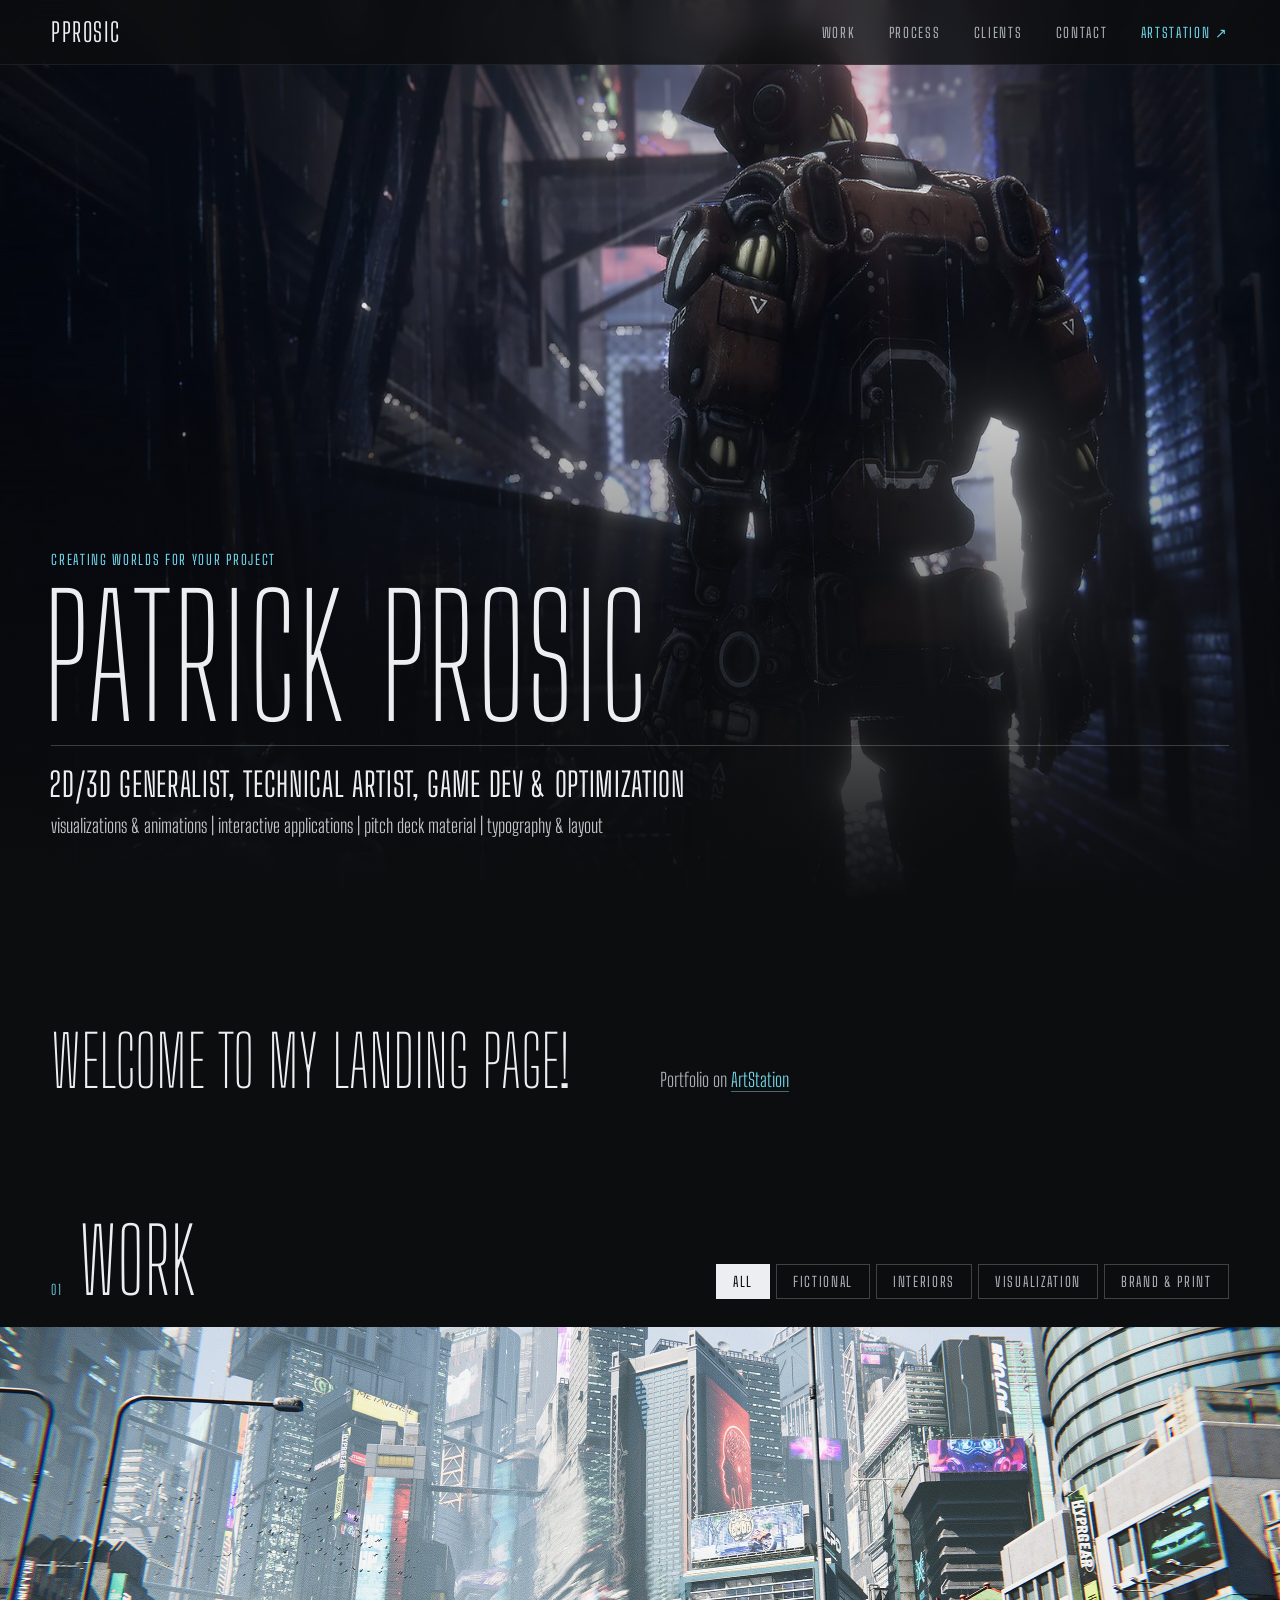
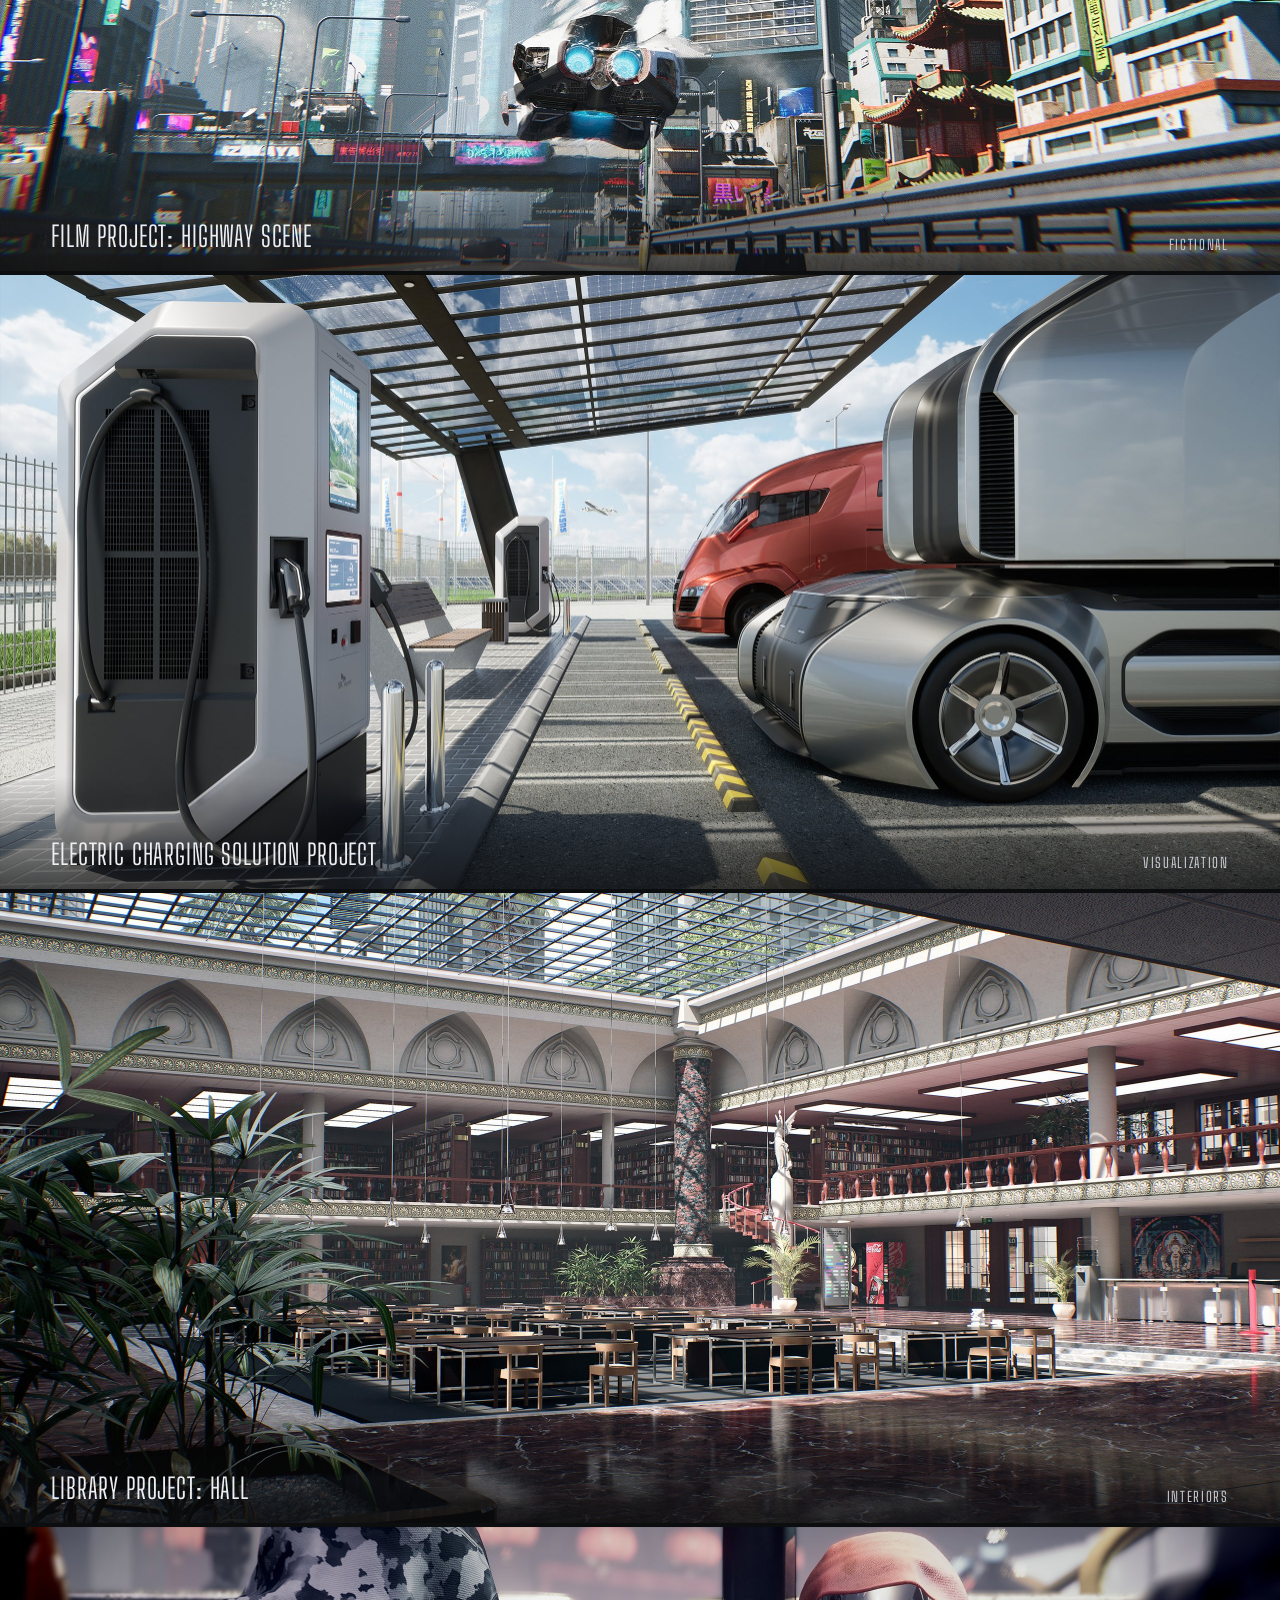
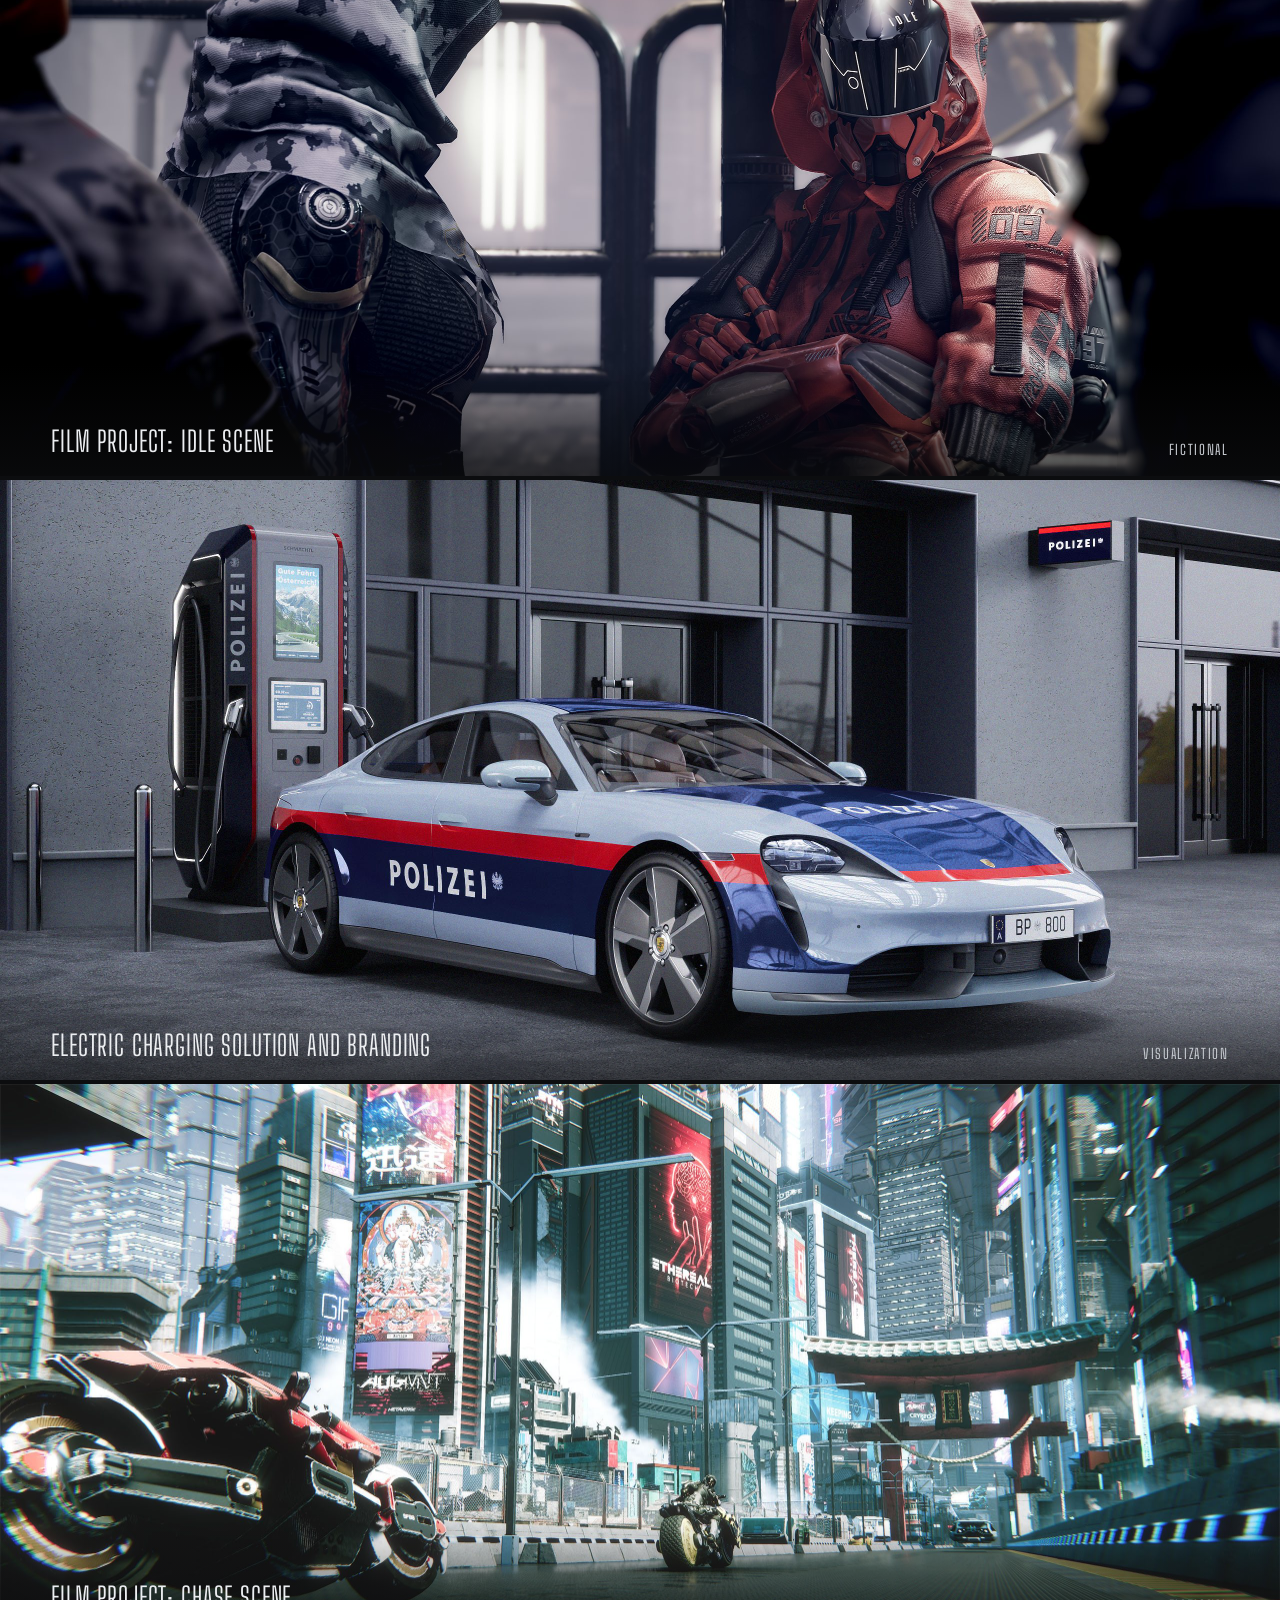
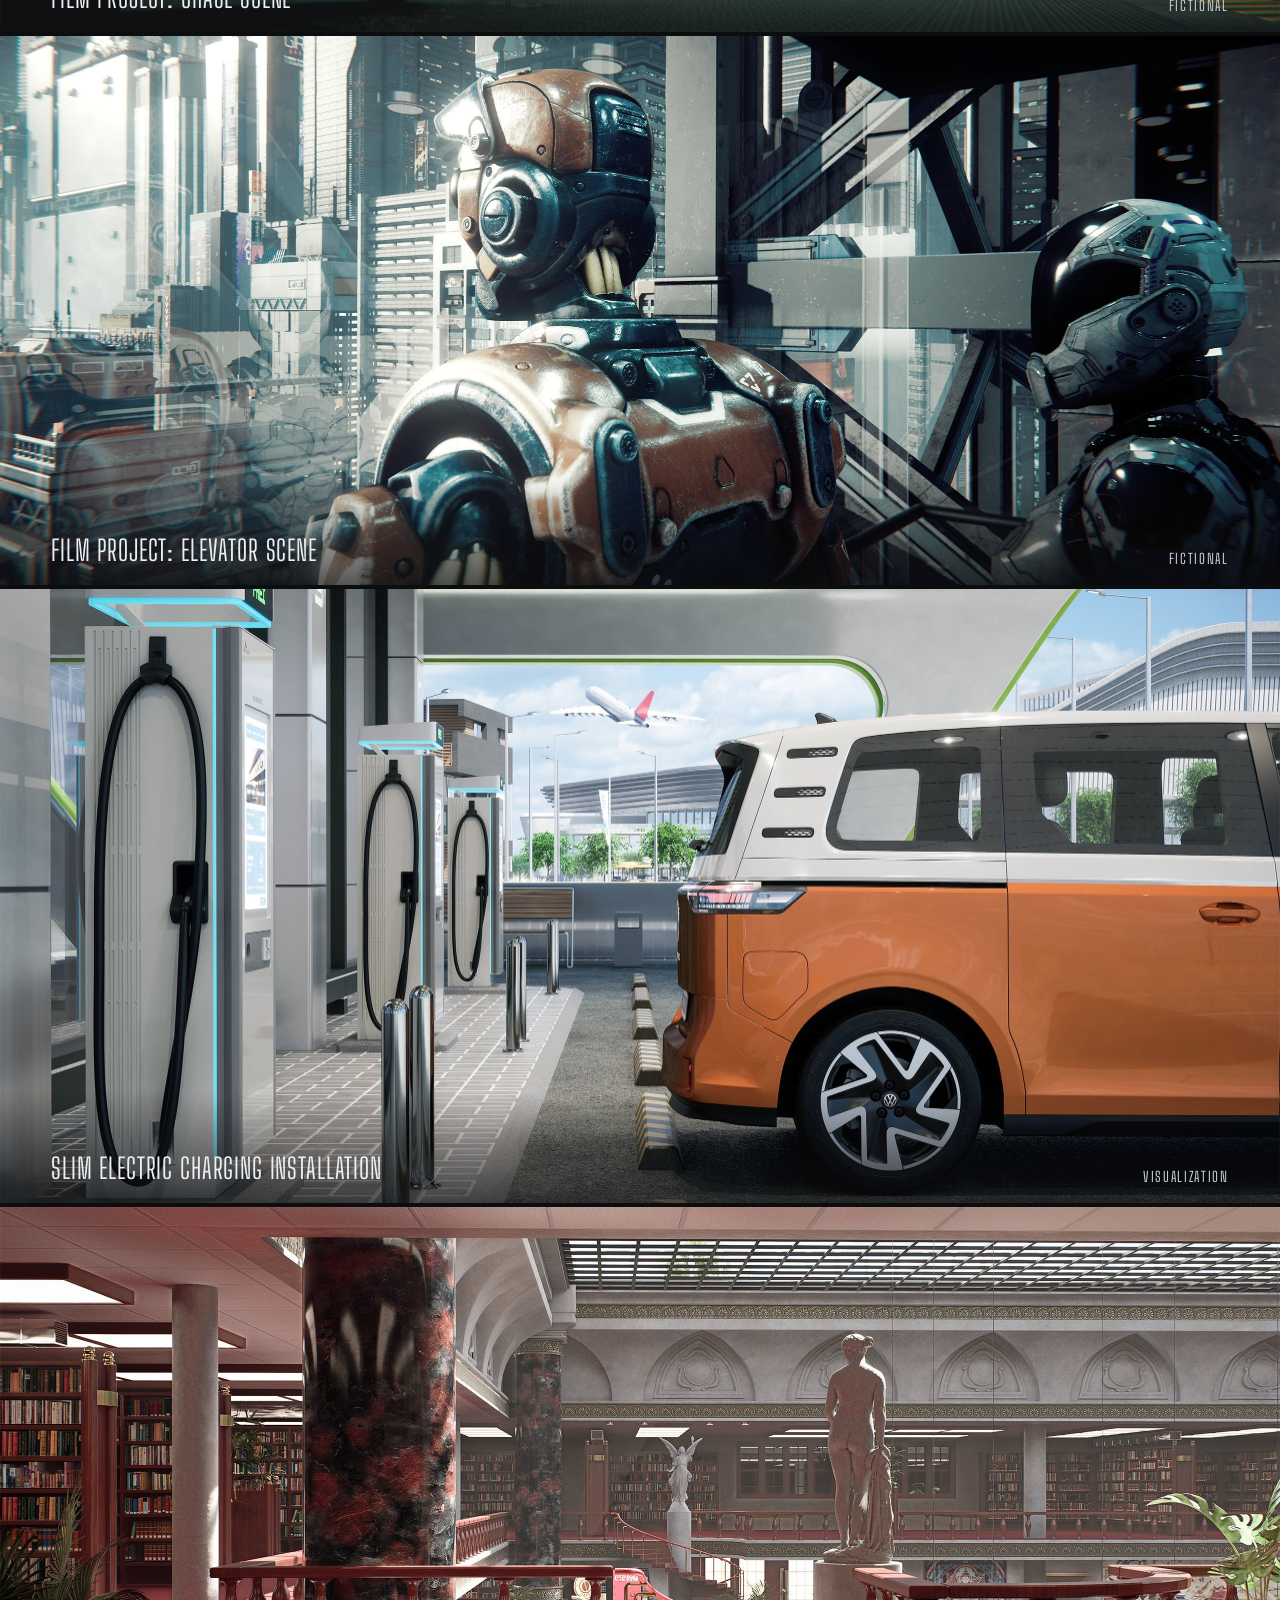
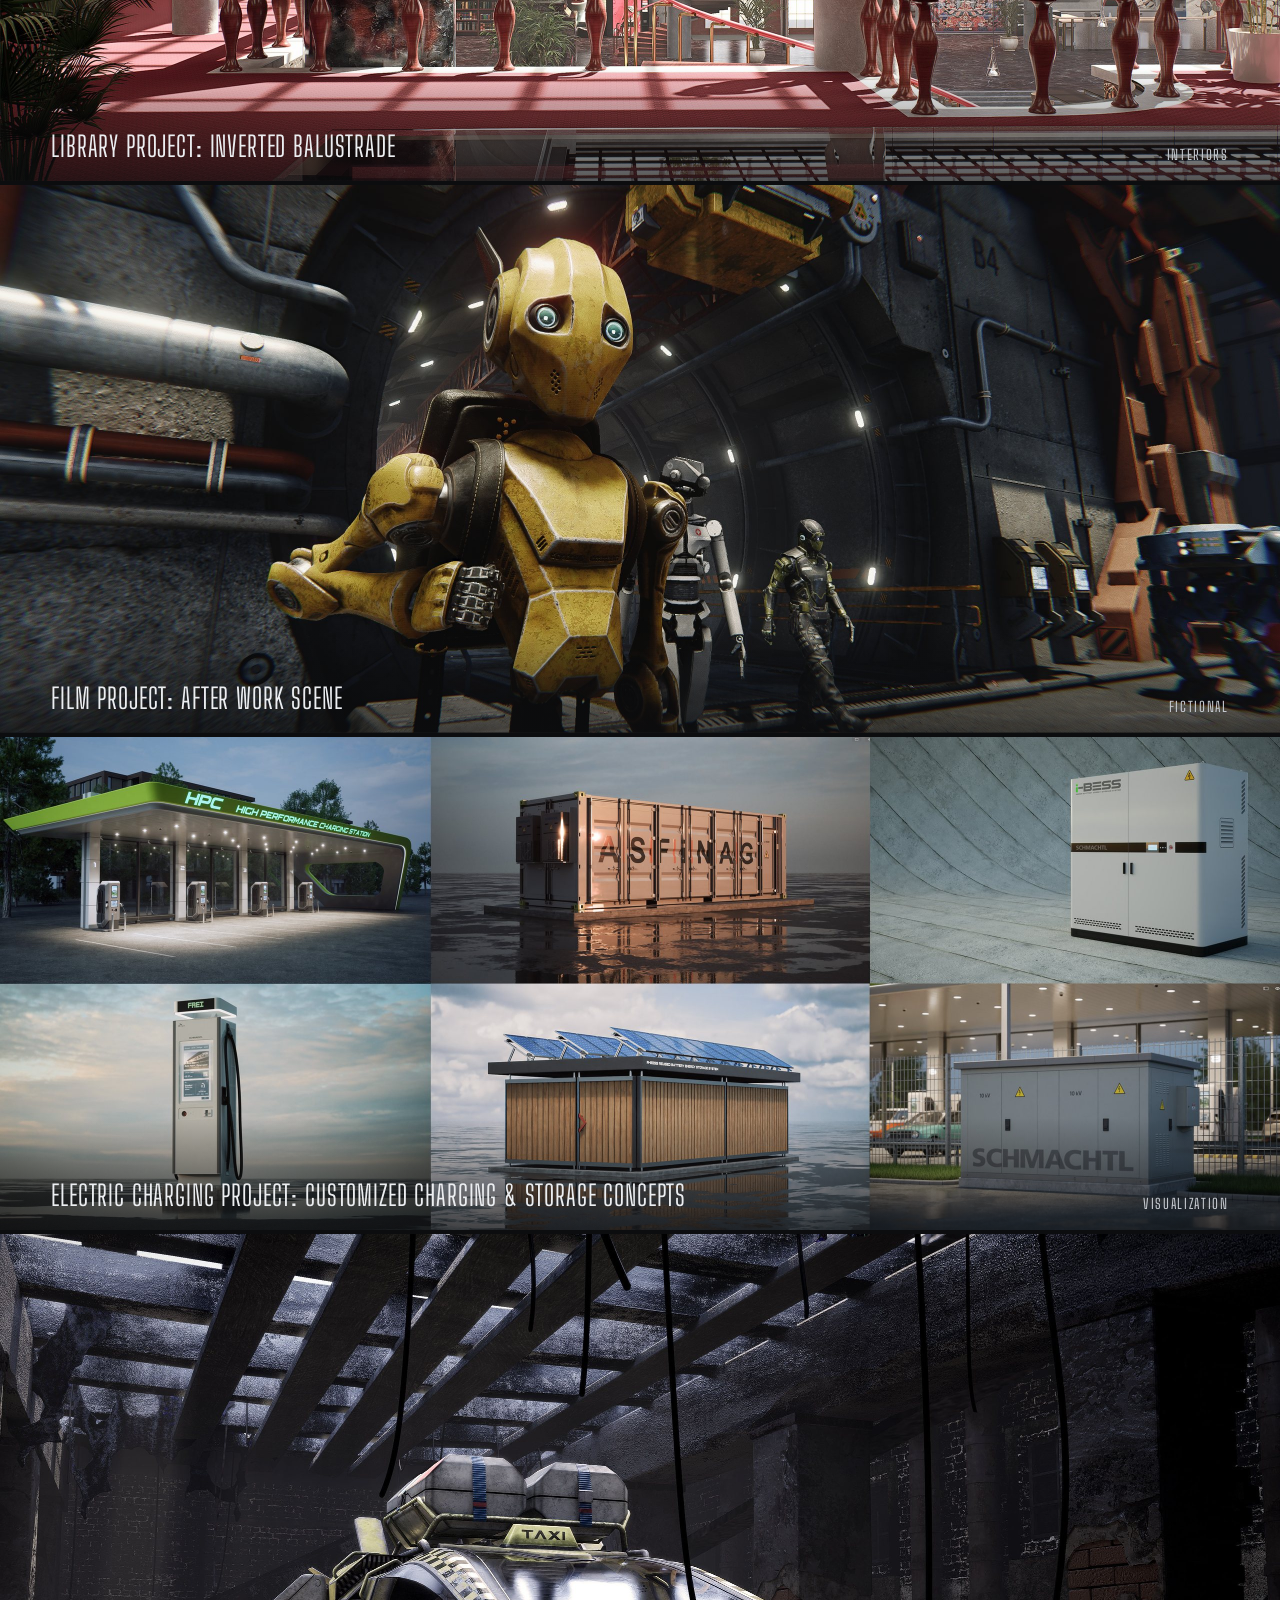
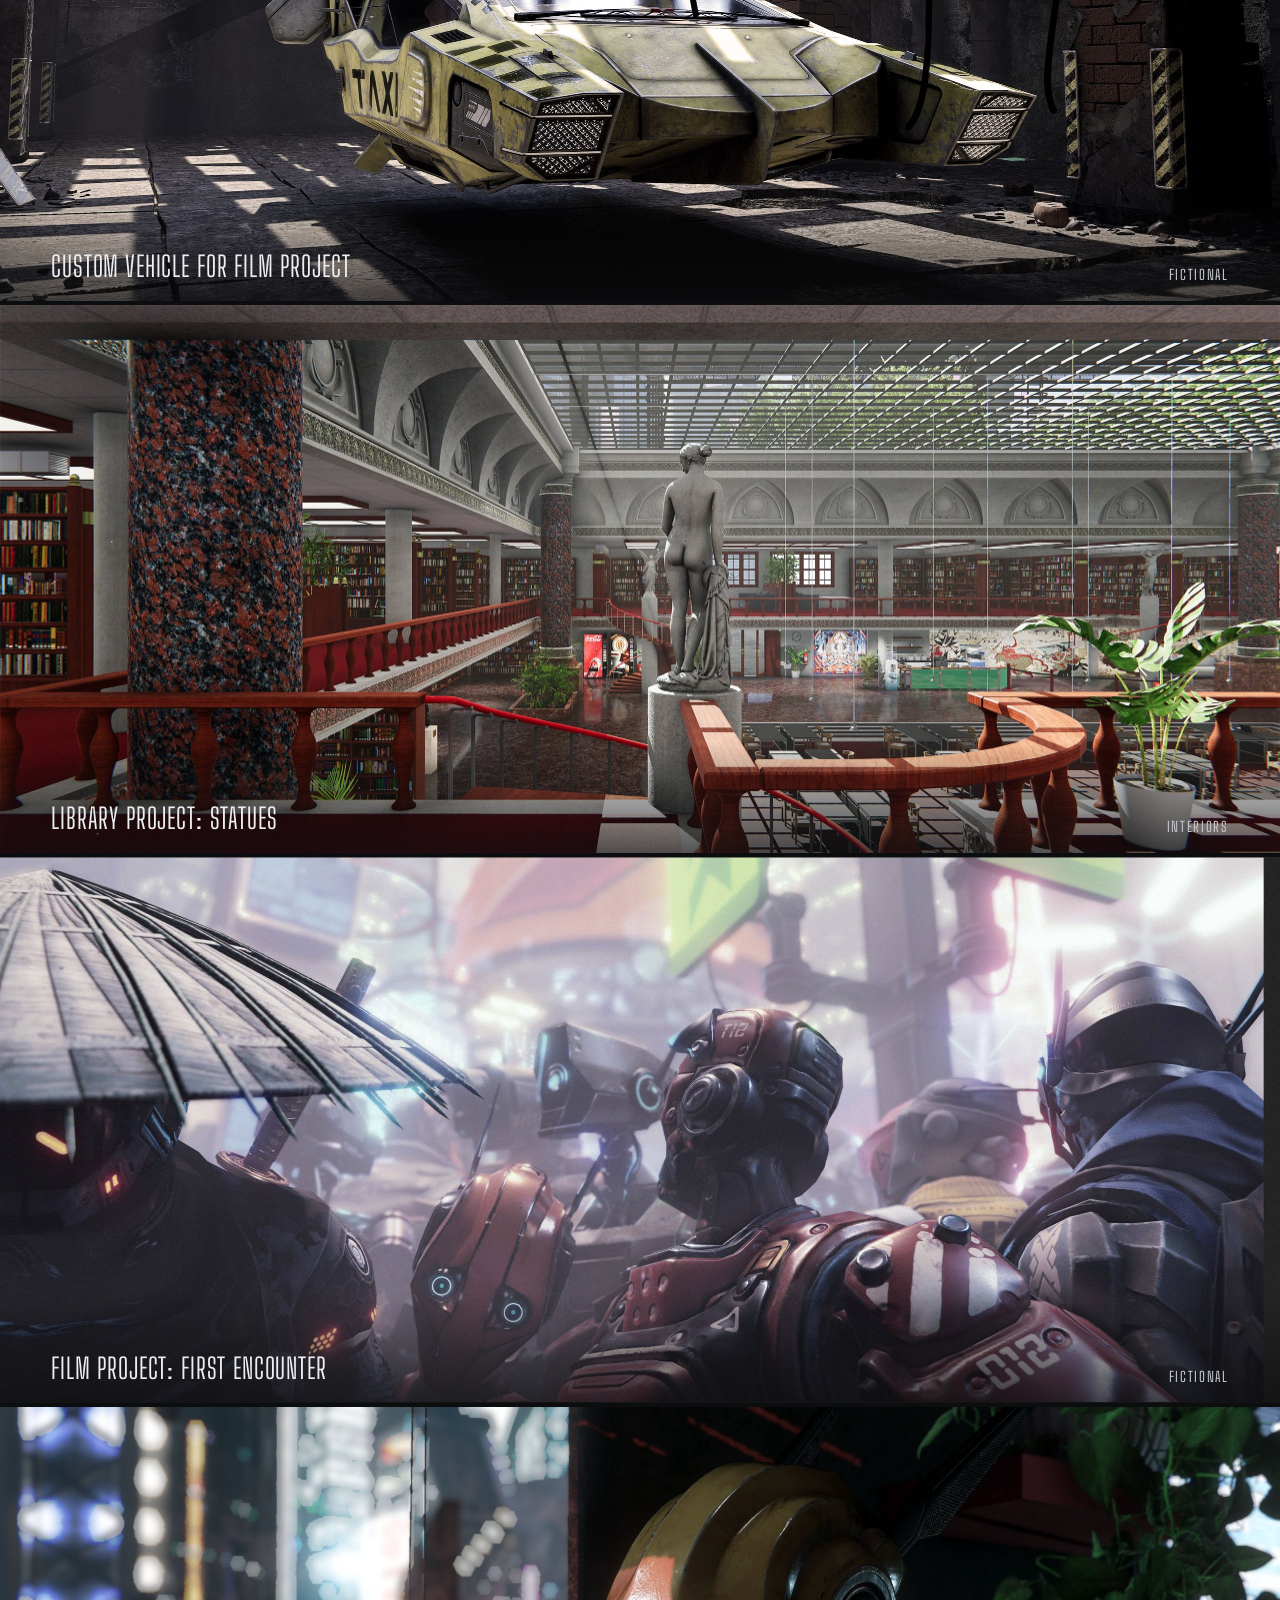
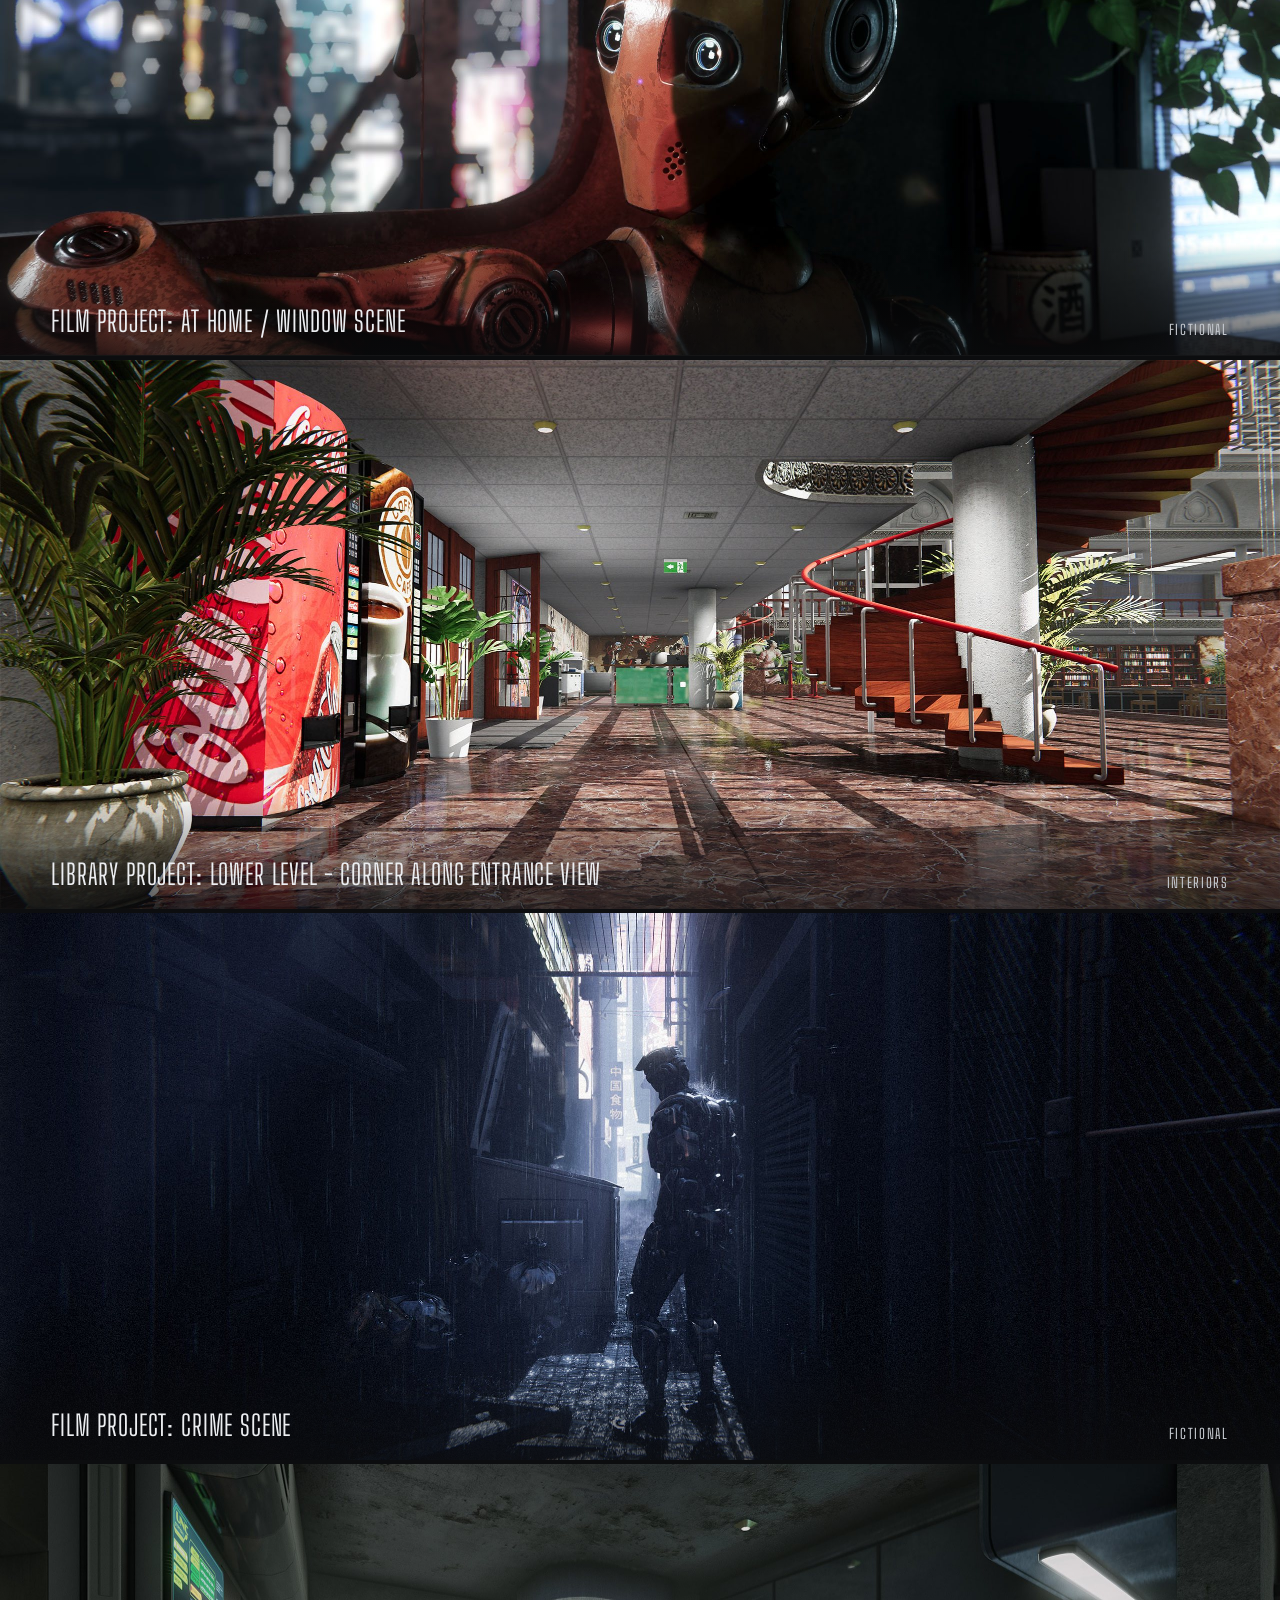
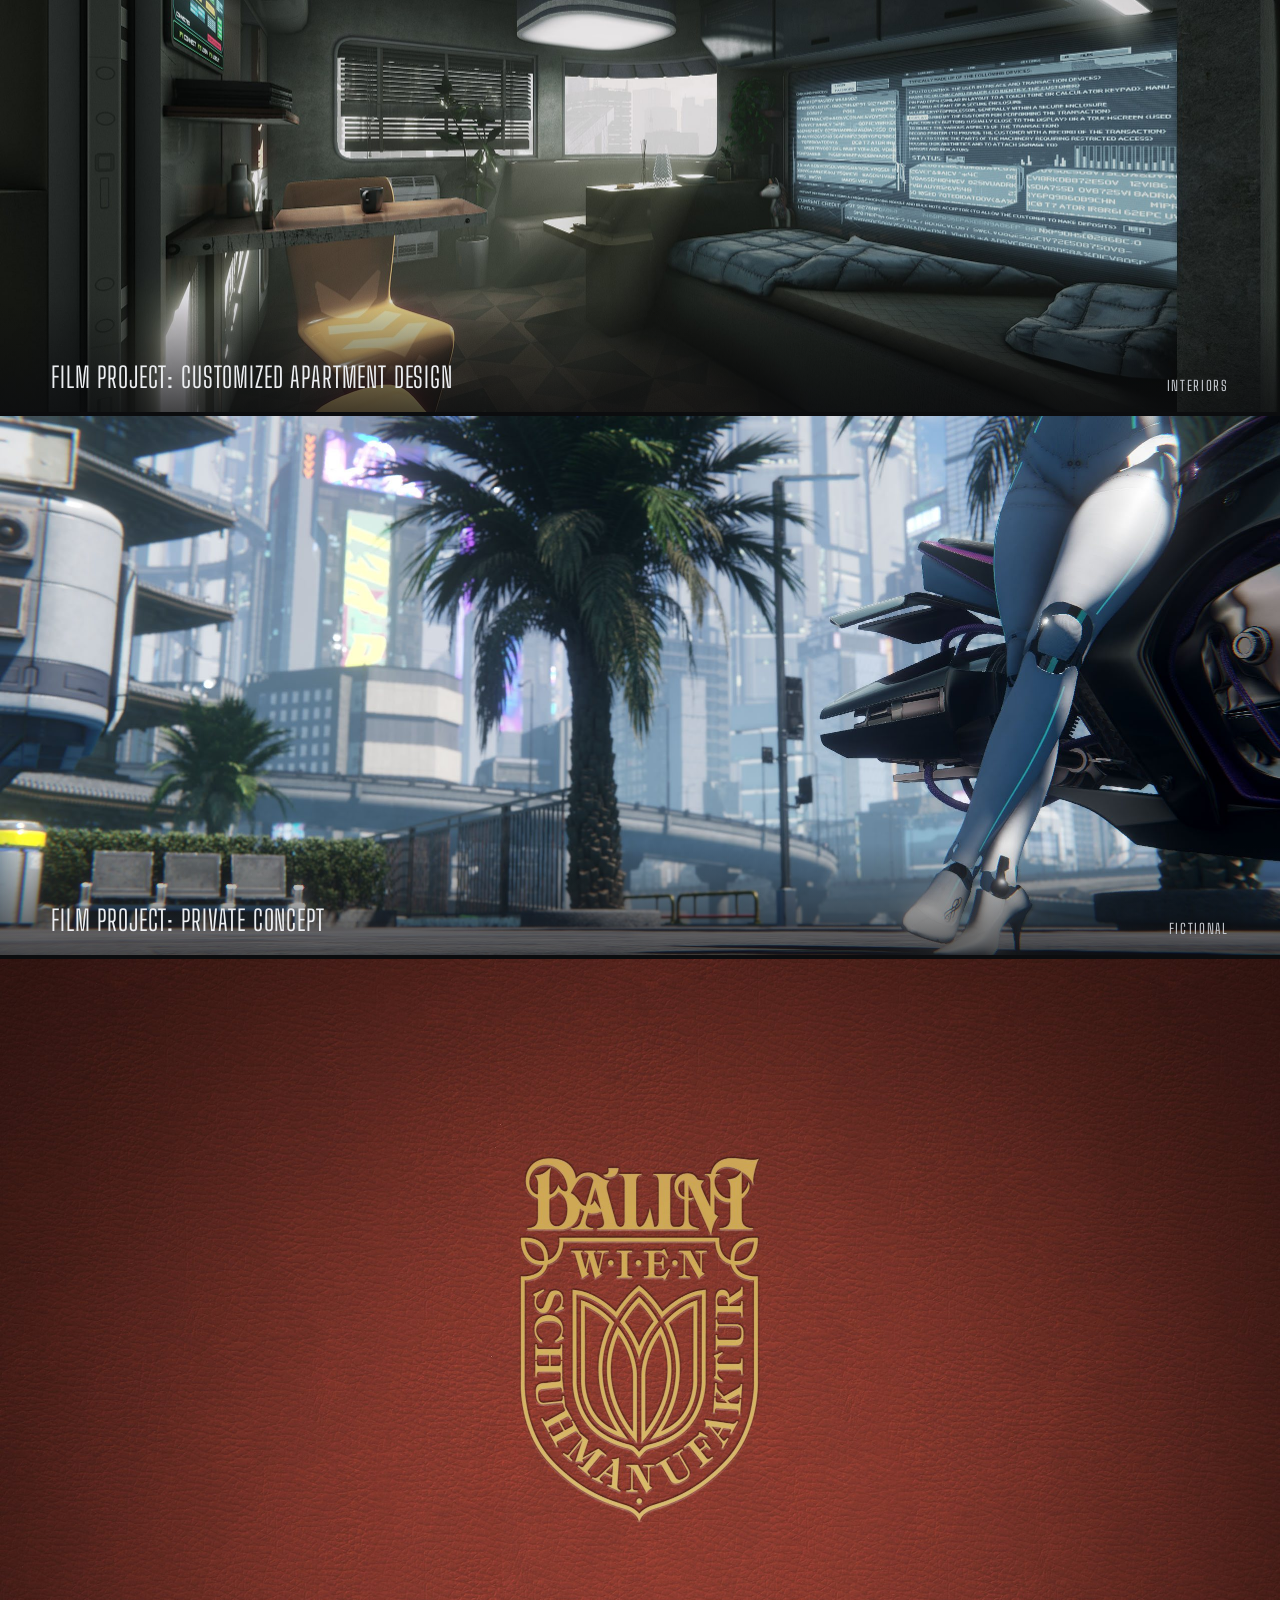
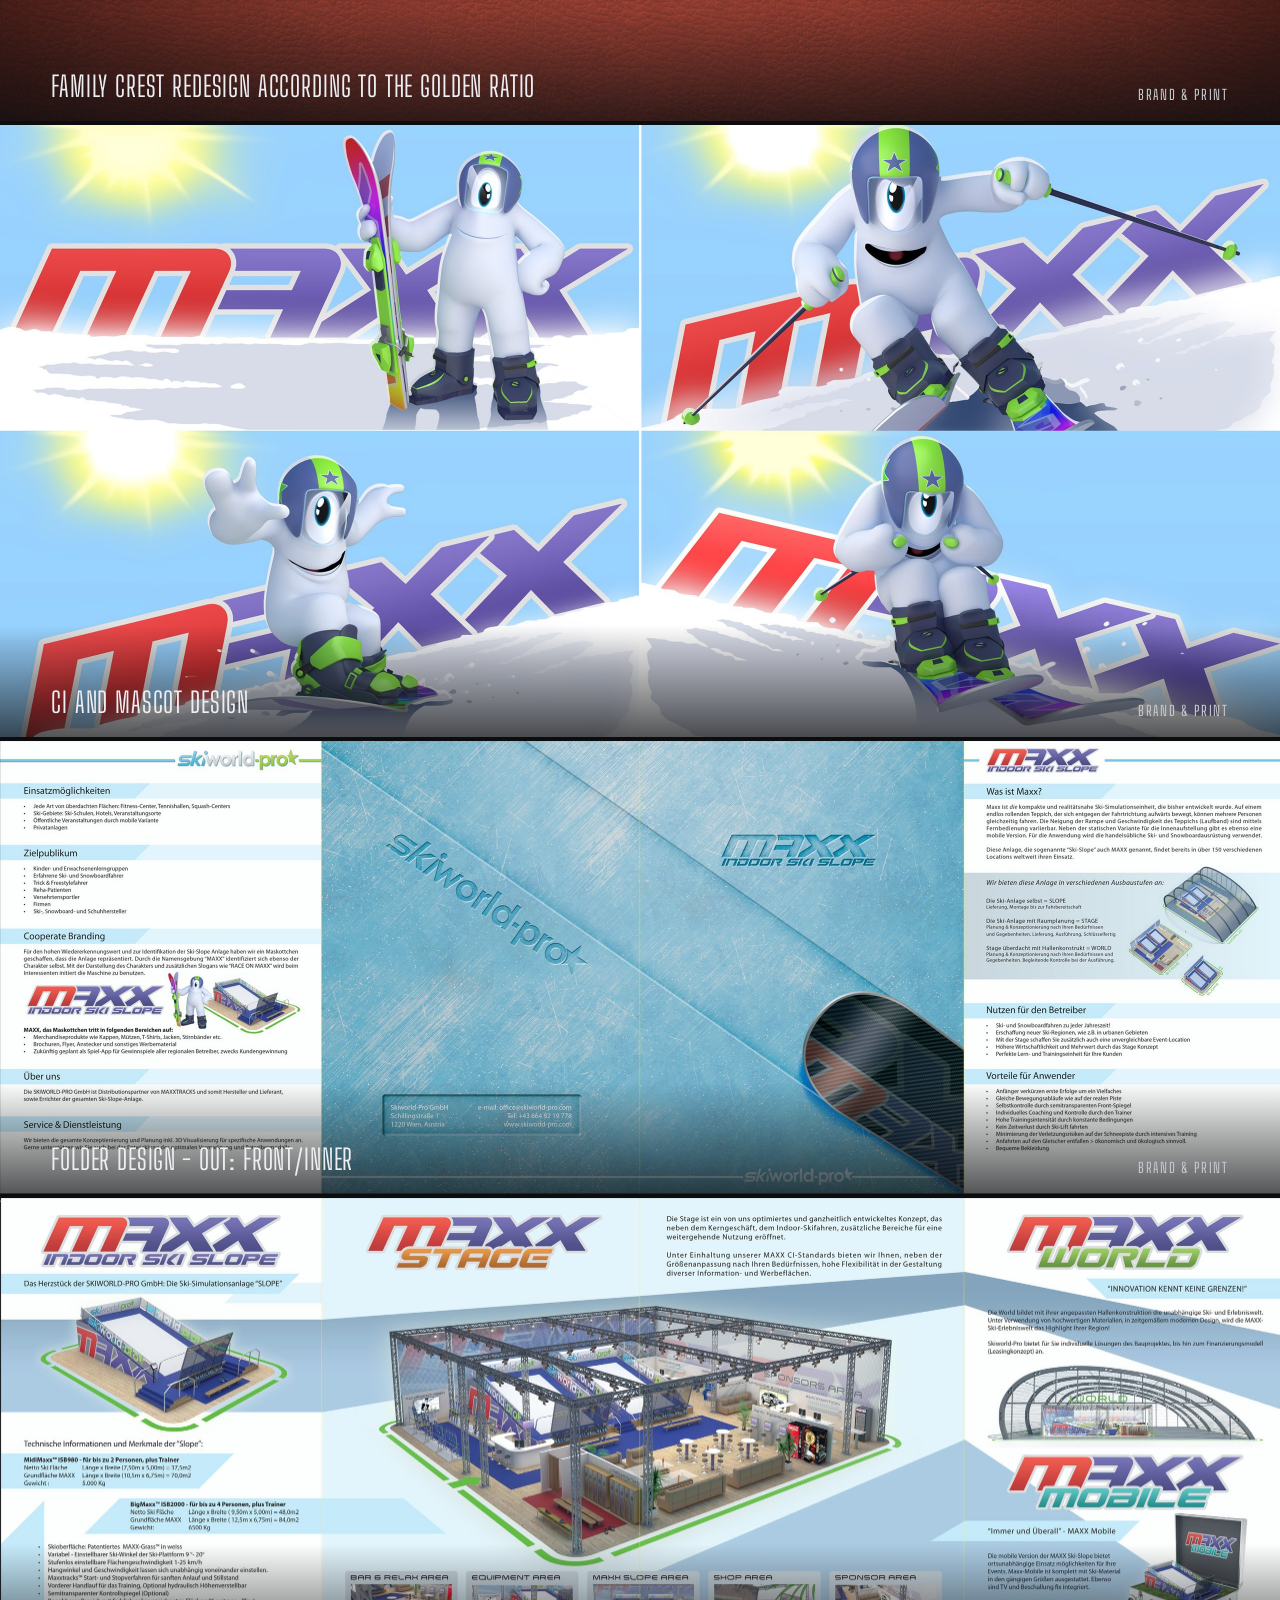
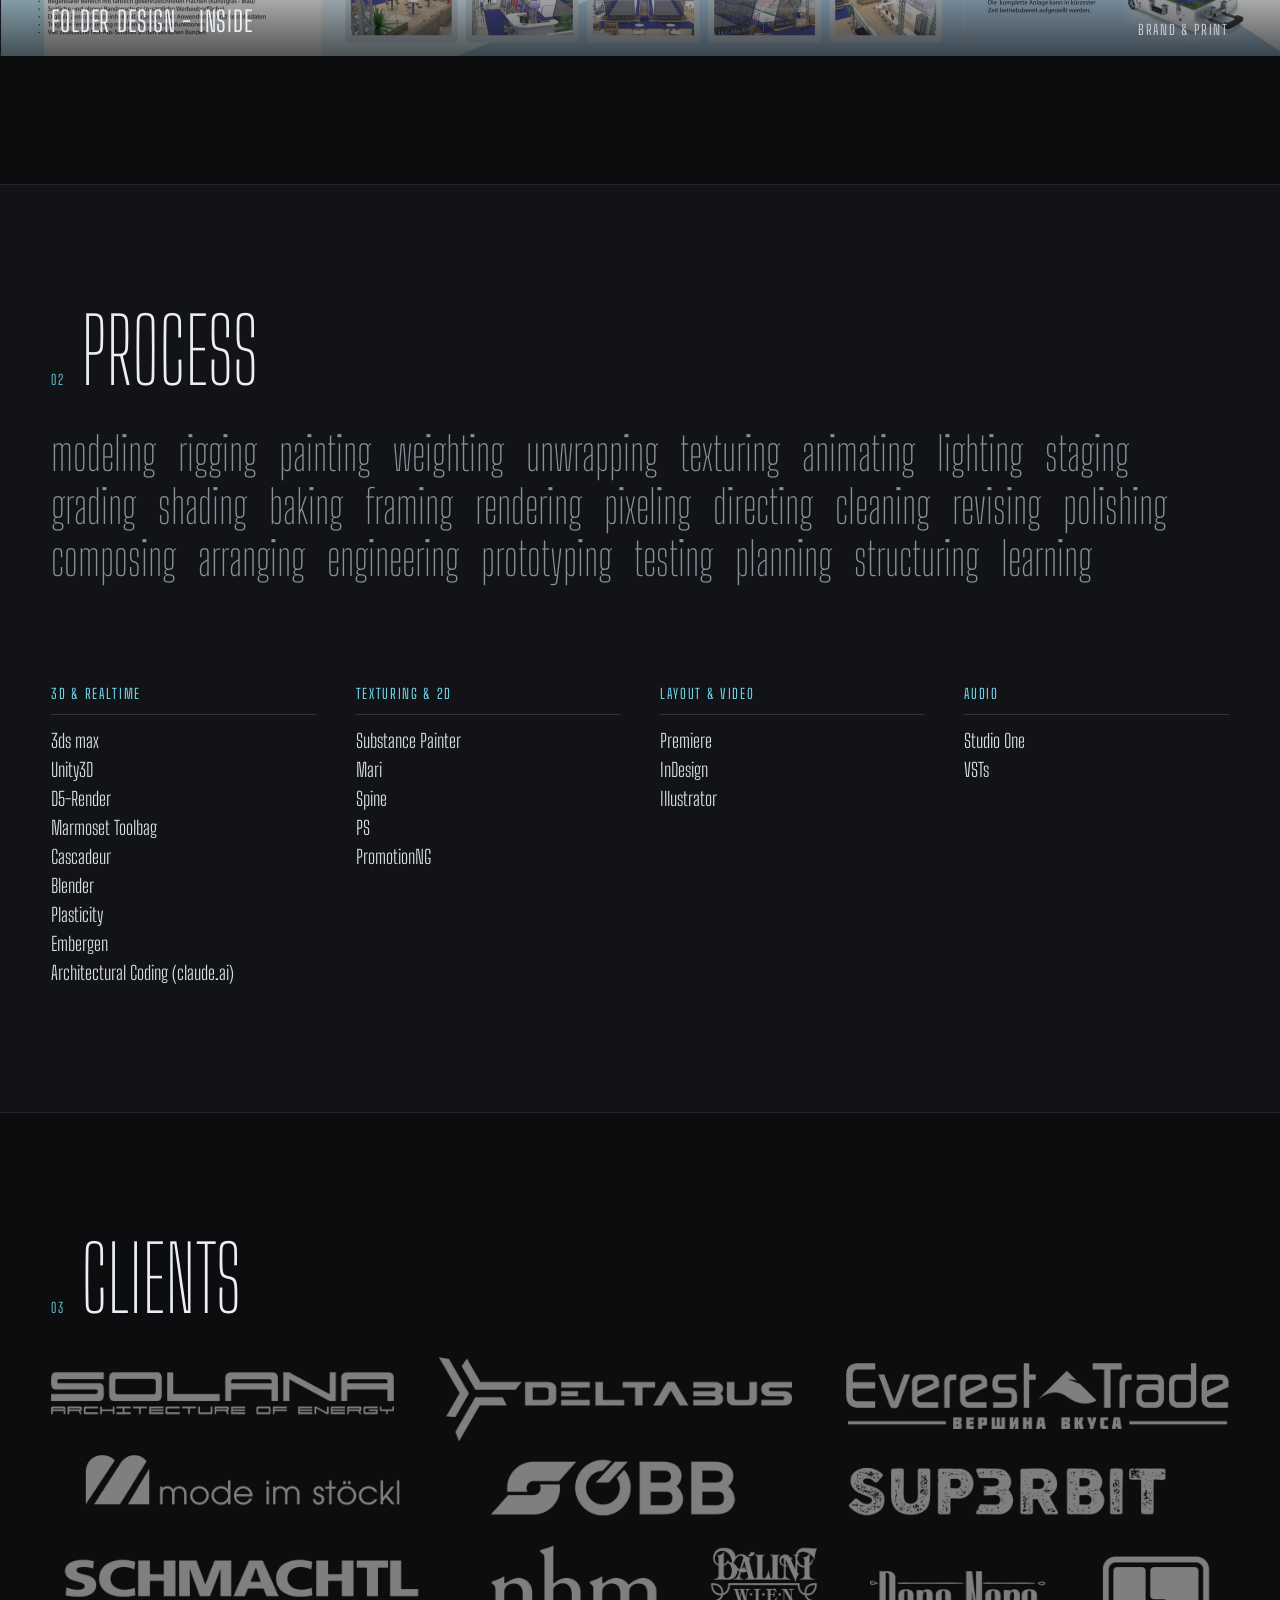
==== commit 40eb96f7: "Intro-Text zu ArtStation-Link vereinfacht: "Portfolio on ArtStation" Co-Authored-By: Claude Opus 5.5" ====
--- a/index.html
+++ b/index.html
@@ -46,7 +46,7 @@
 
   <section class="intro pad">
     <p class="intro__big">WELCOME TO MY LANDING PAGE!</p>
-    <p class="intro__text">For more insight into my past and future projects, please head to the active <a href="https://www.artstation.com/pprosic" target="_blank" rel="noopener" class="link">artstation portfolio!</a></p>
+    <p class="intro__text">Portfolio on <a href="https://www.artstation.com/pprosic" target="_blank" rel="noopener" class="link">ArtStation</a></p>
   </section>
 
   <section id="work" class="section section--bleed">
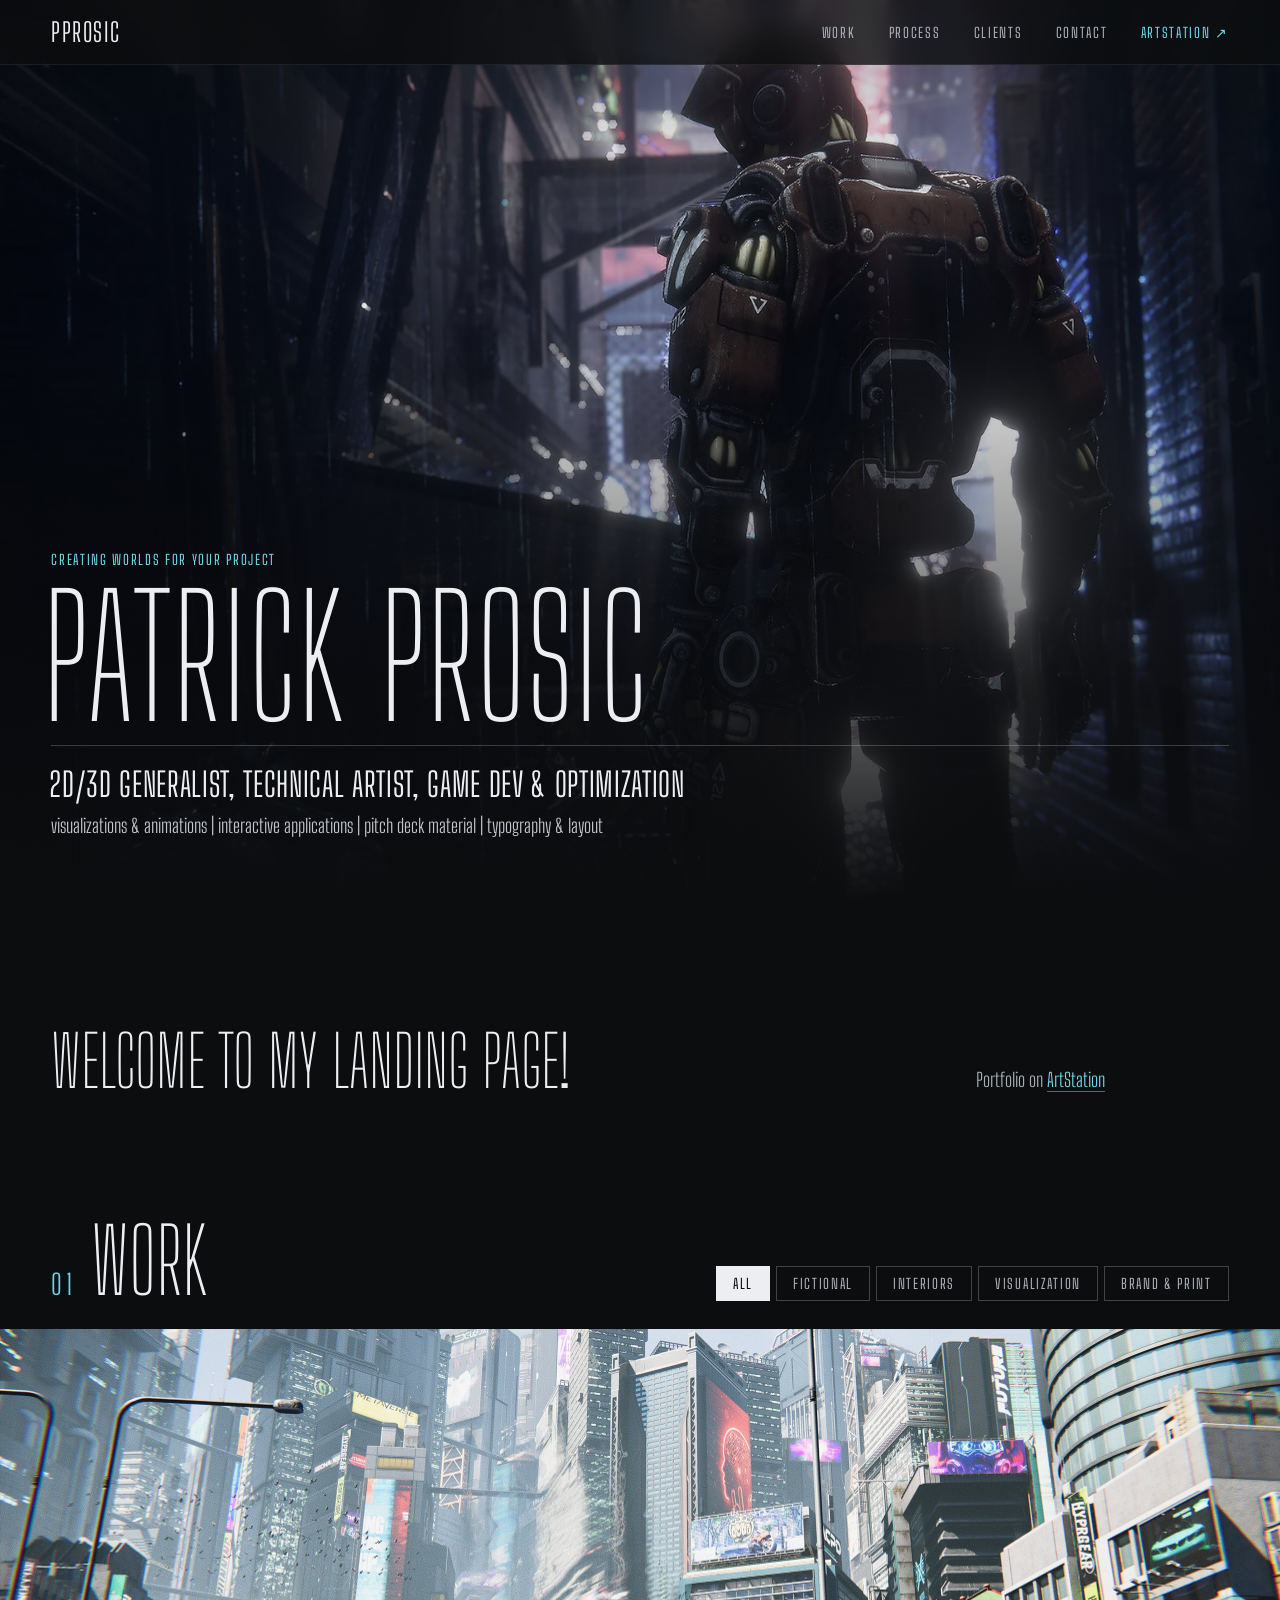
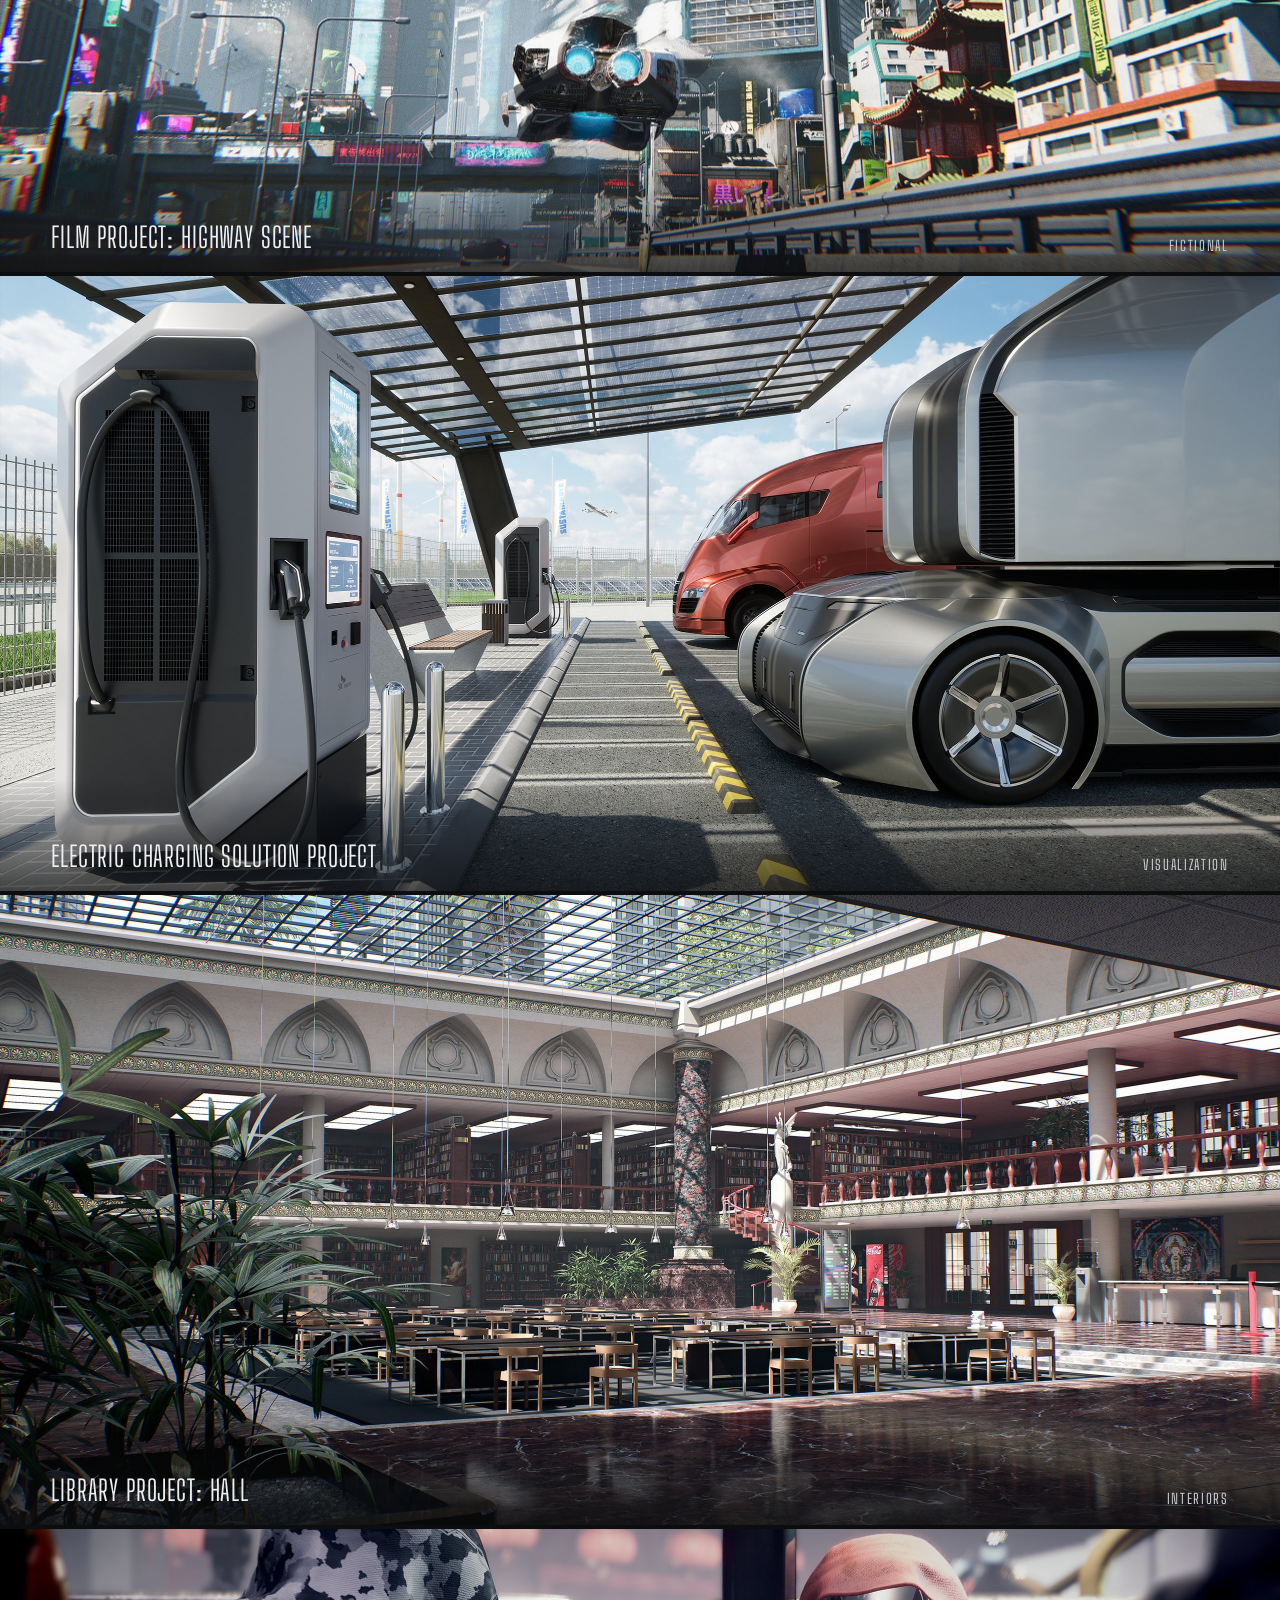
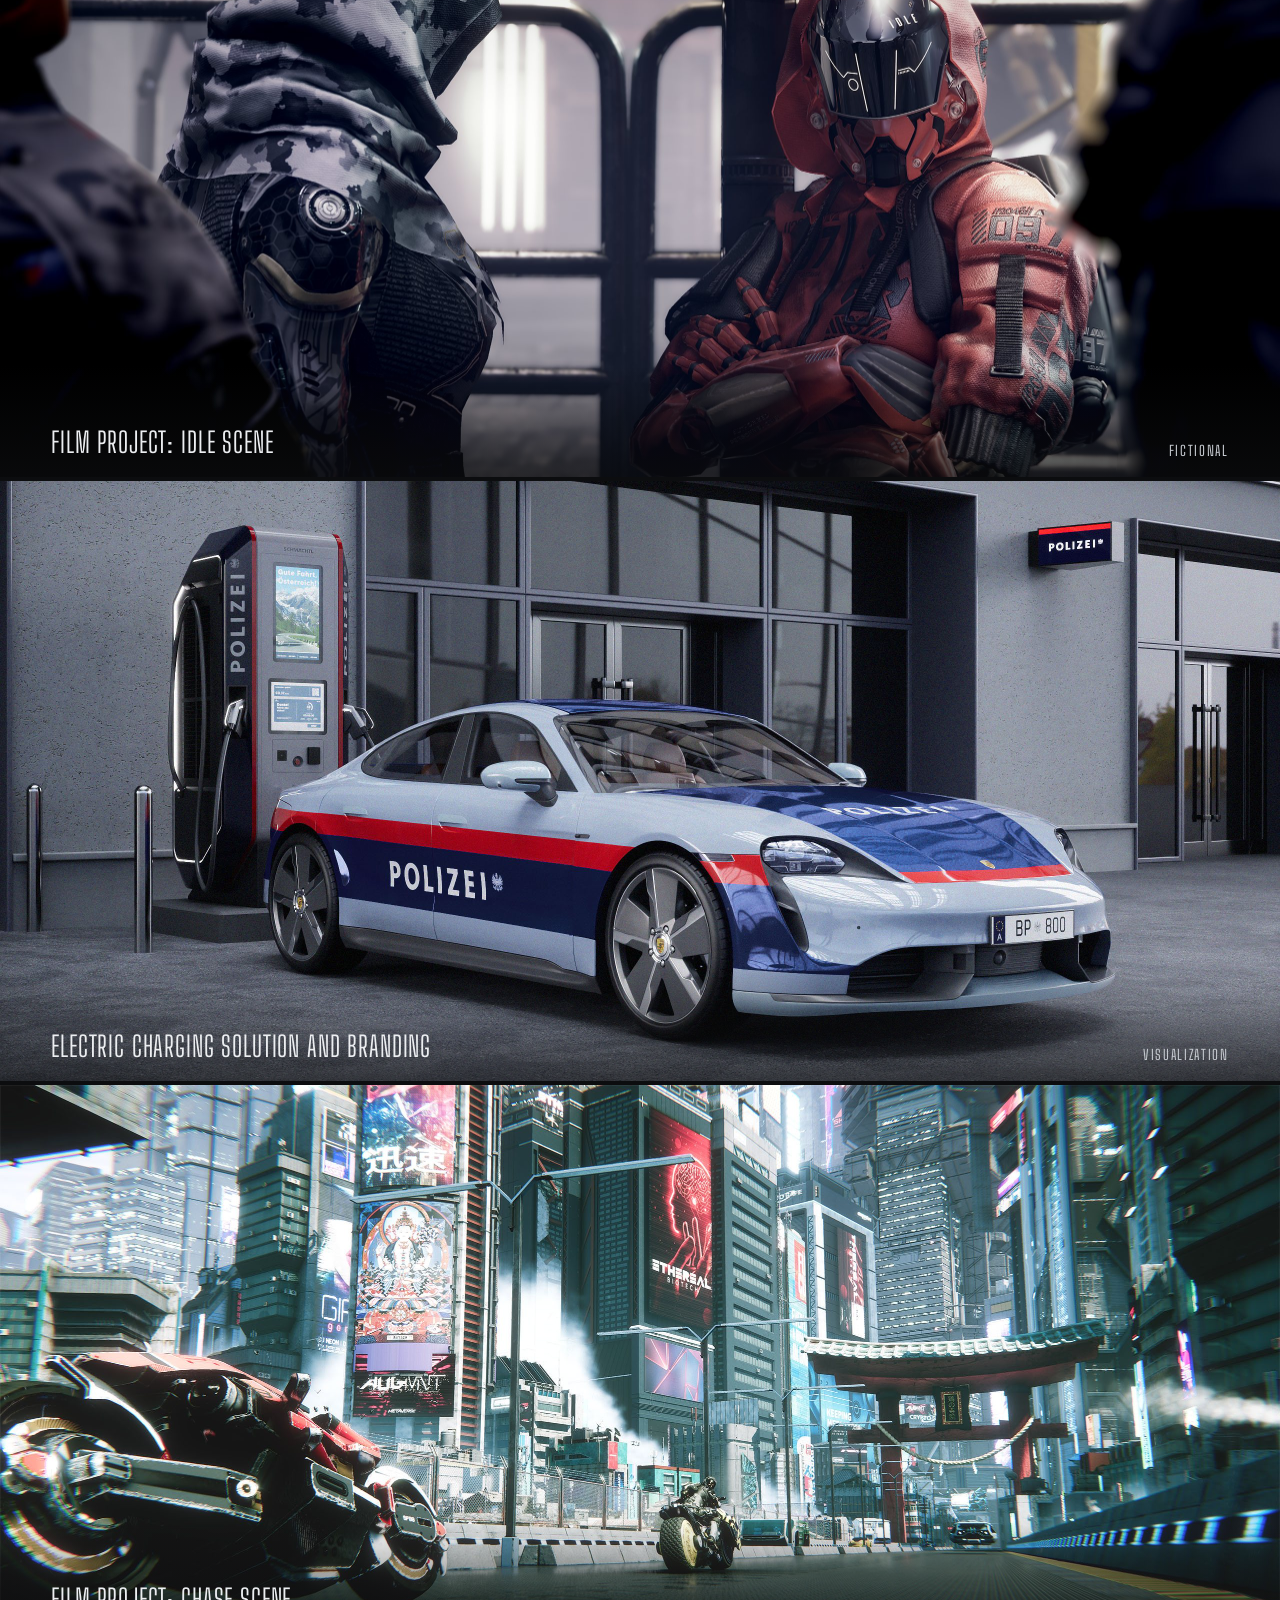
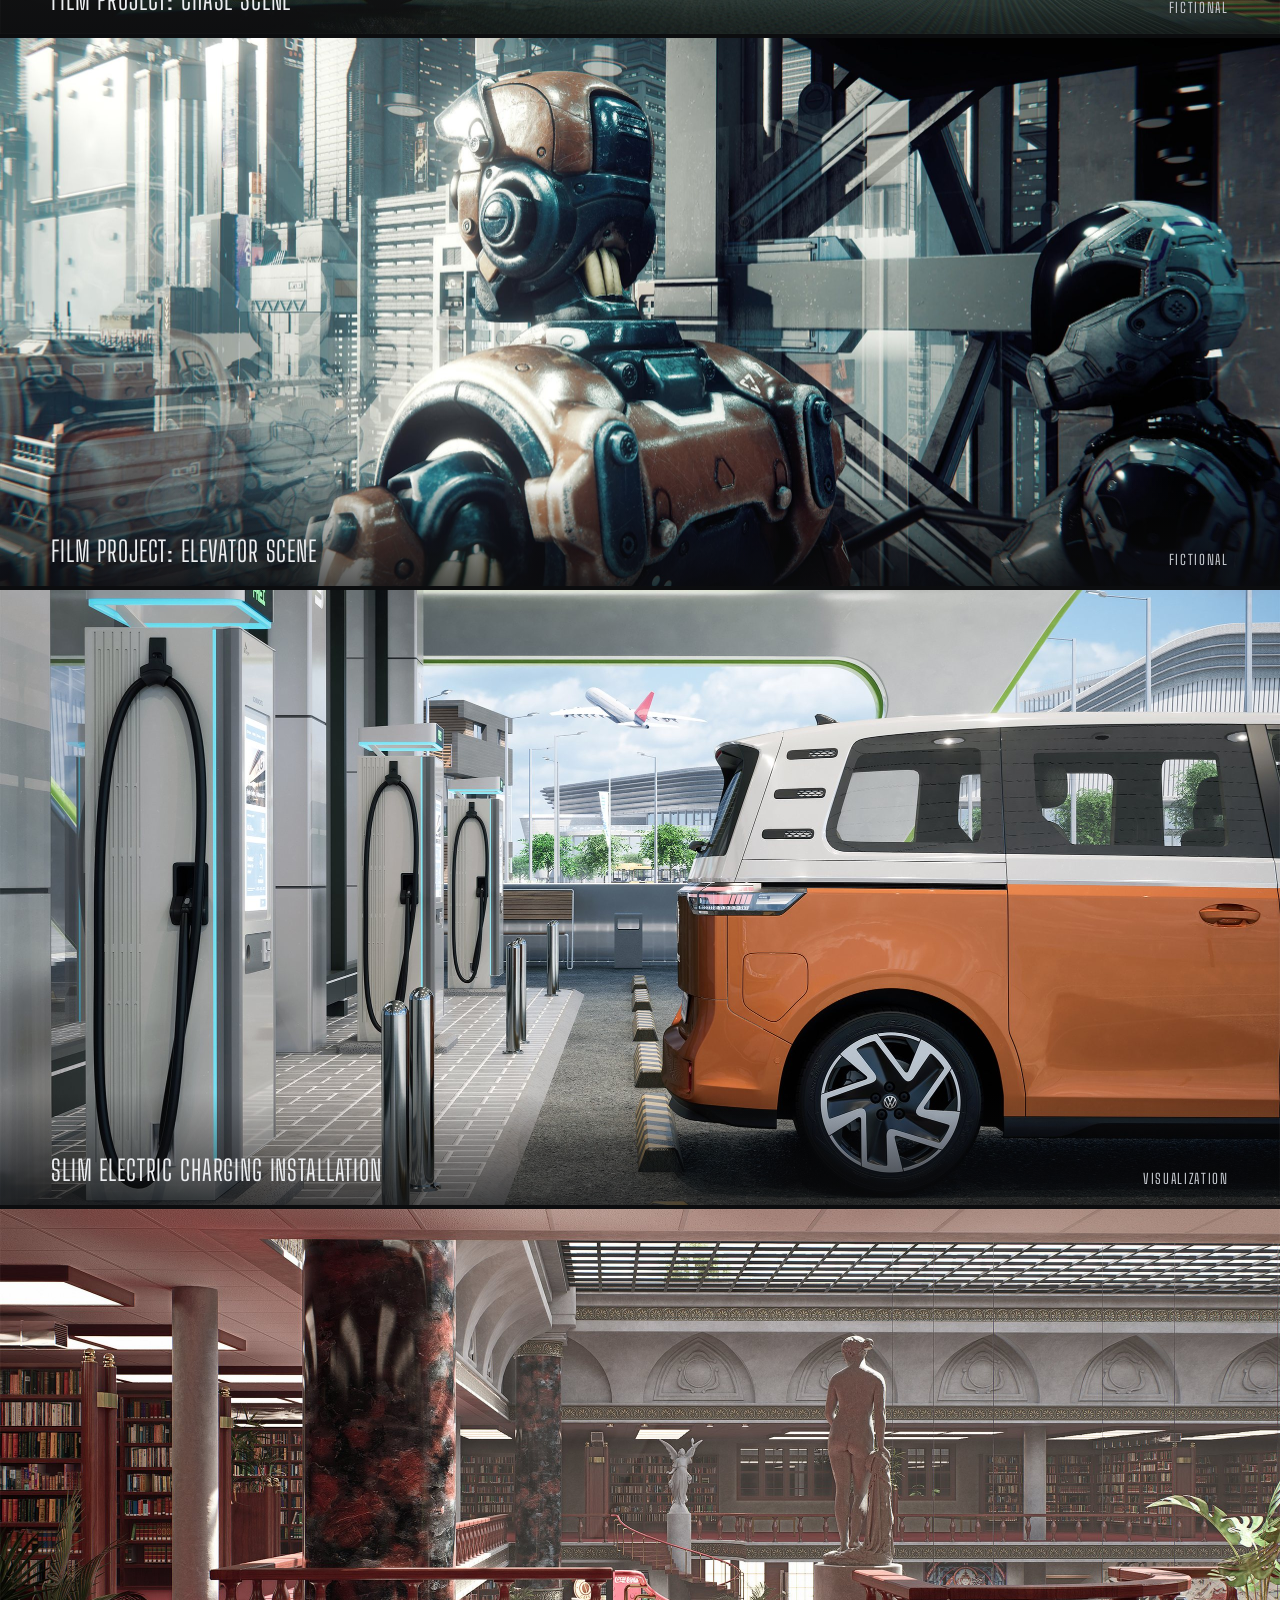
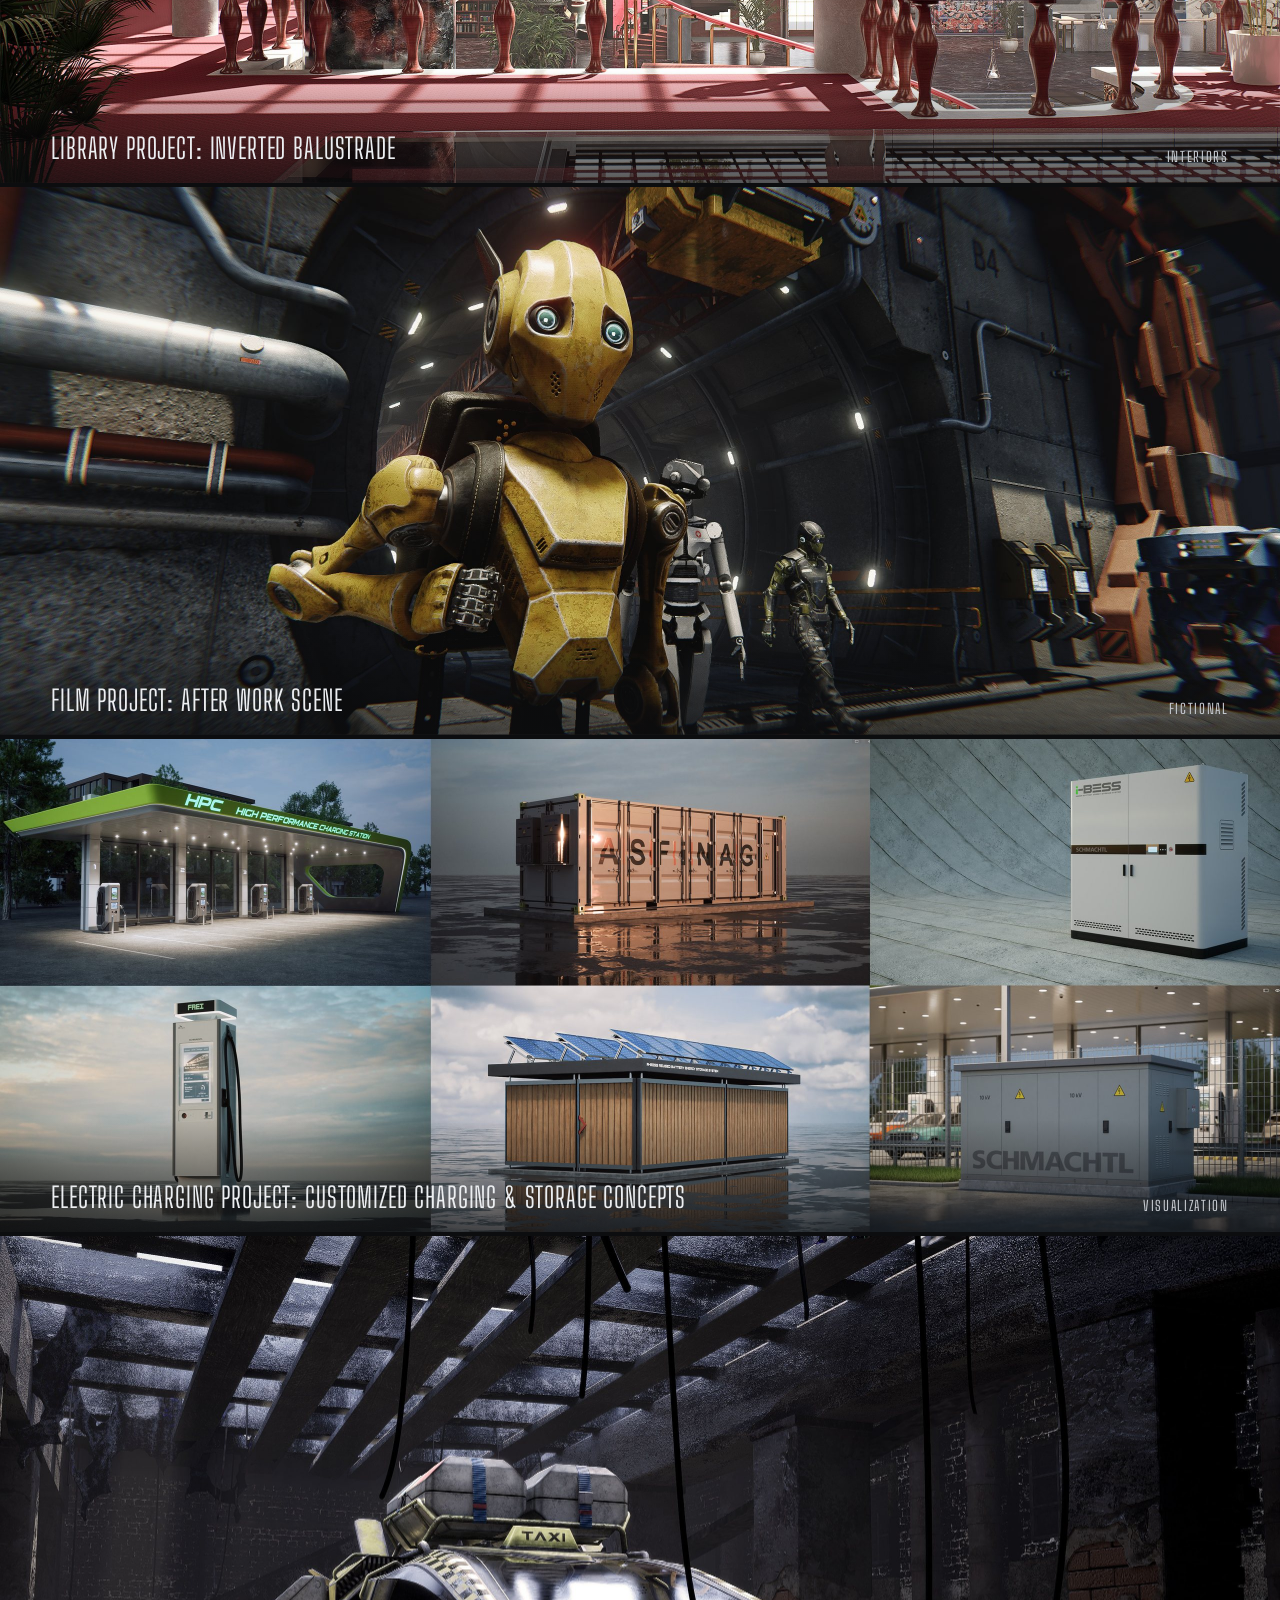
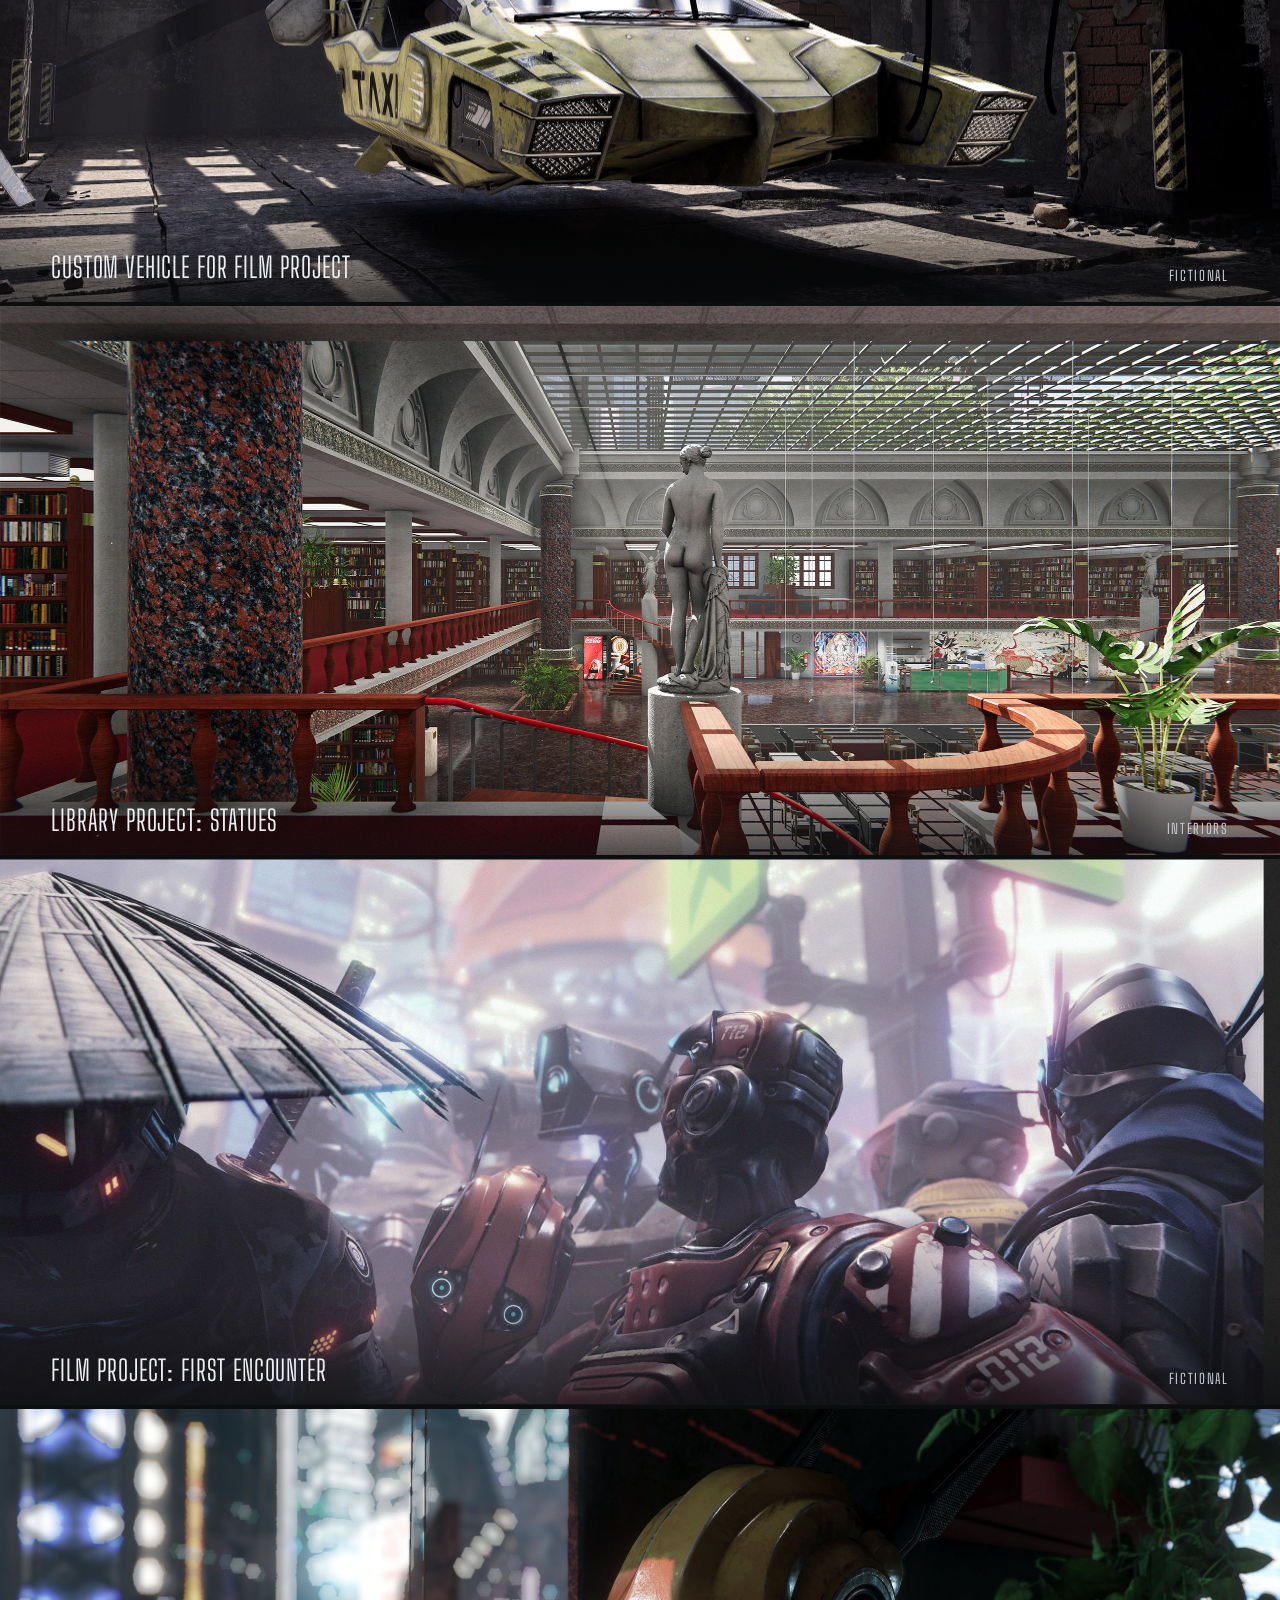
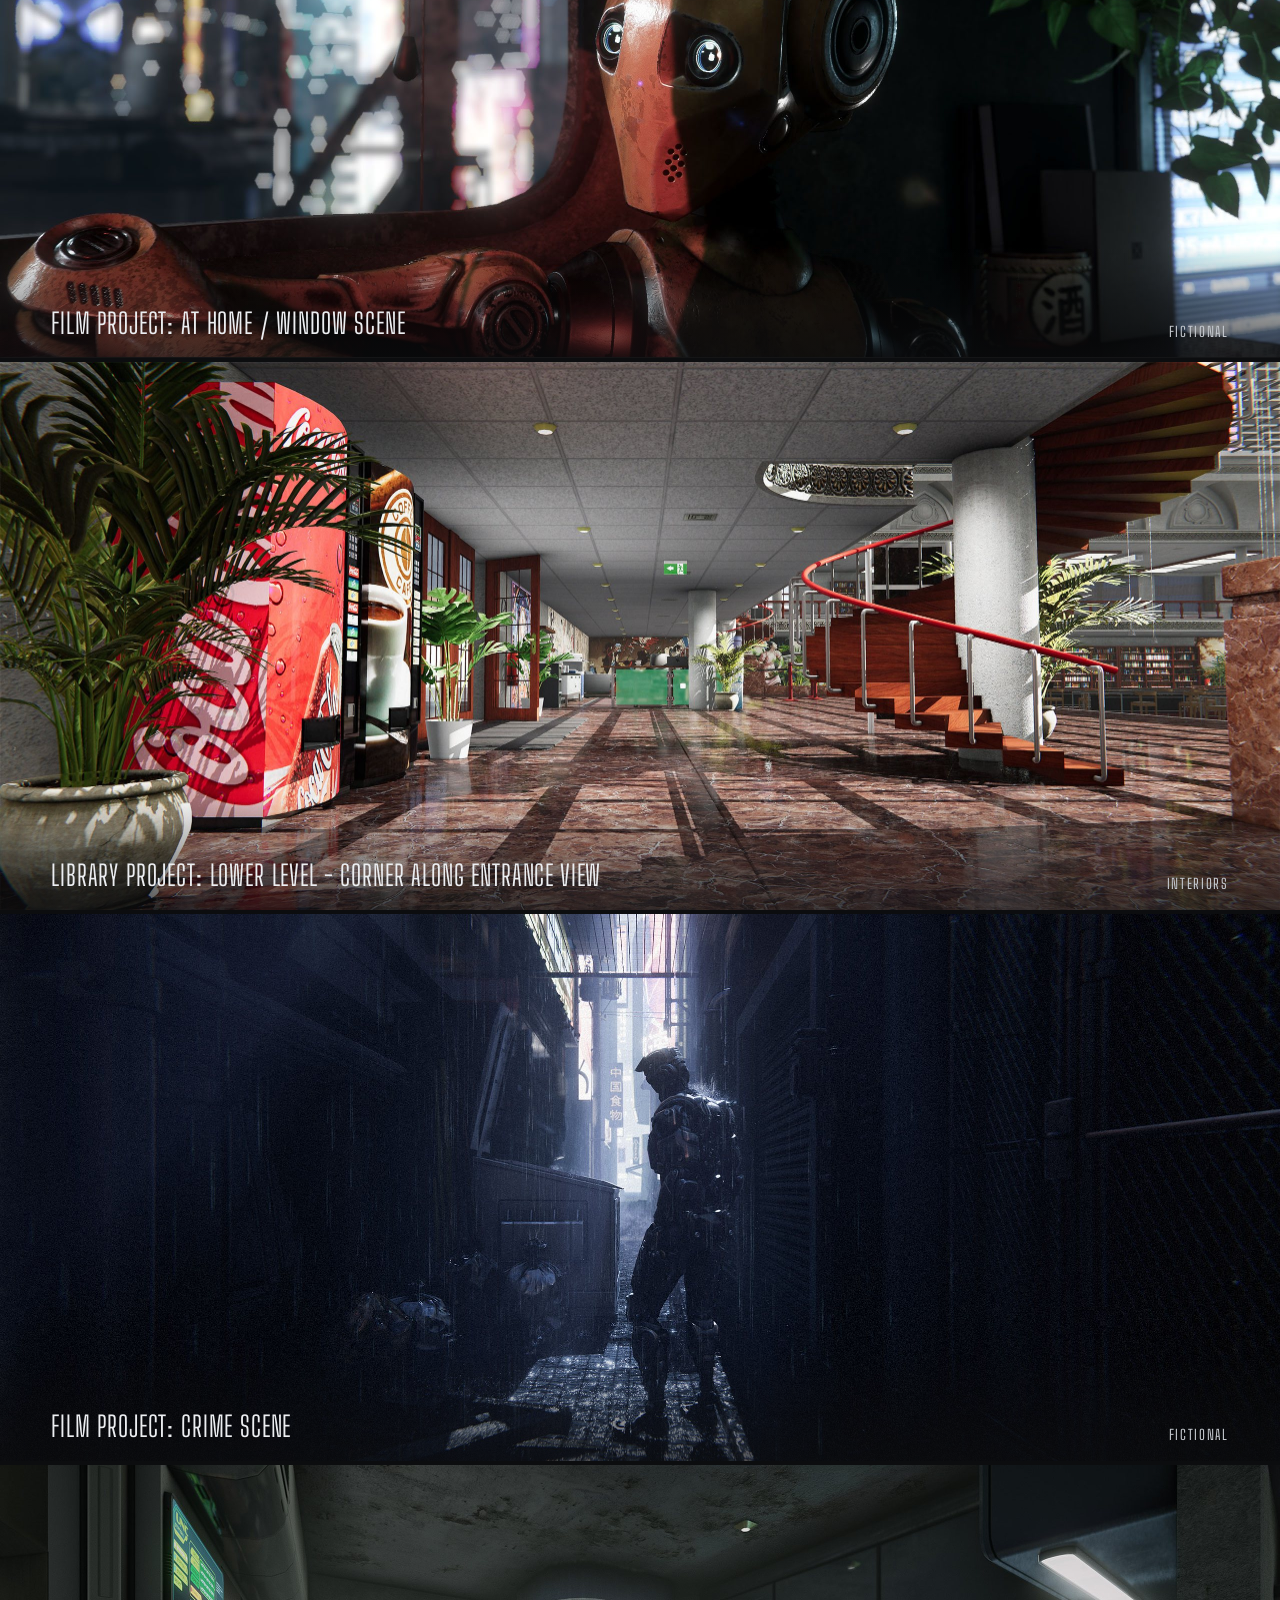
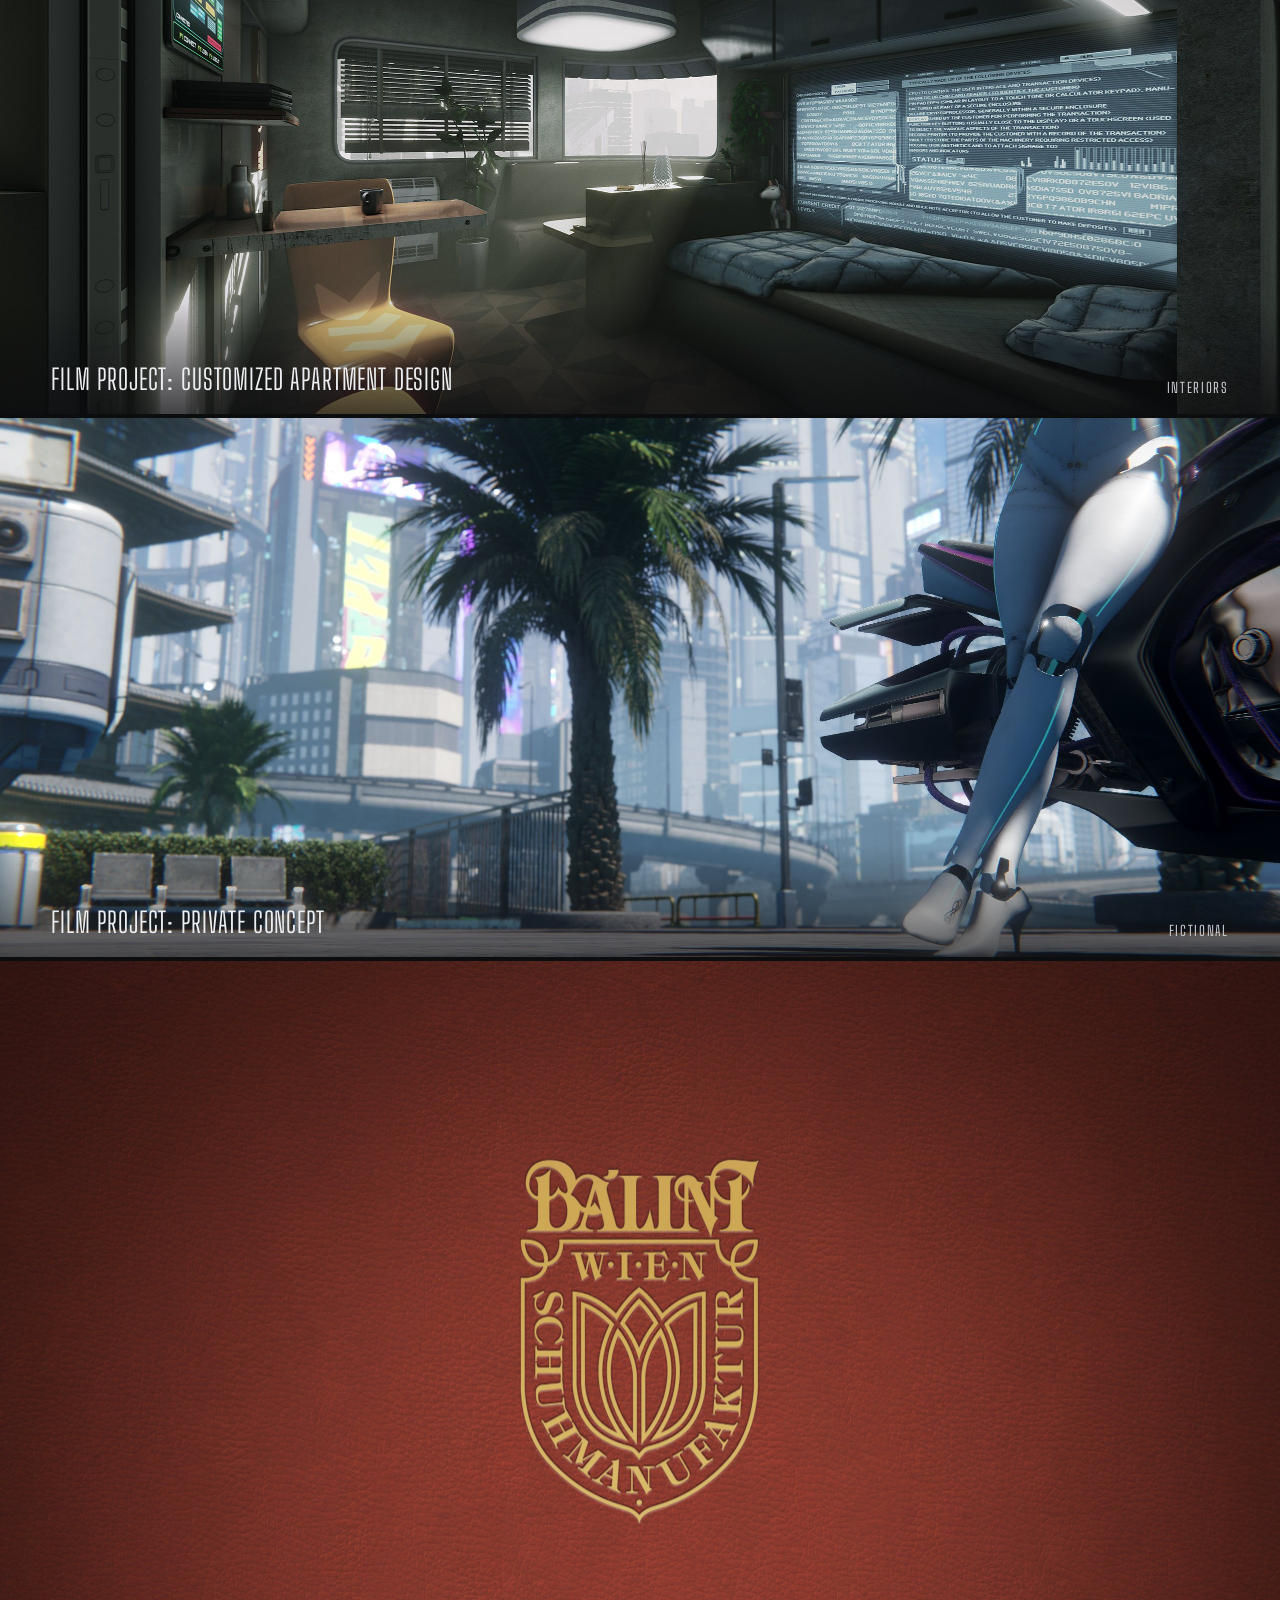
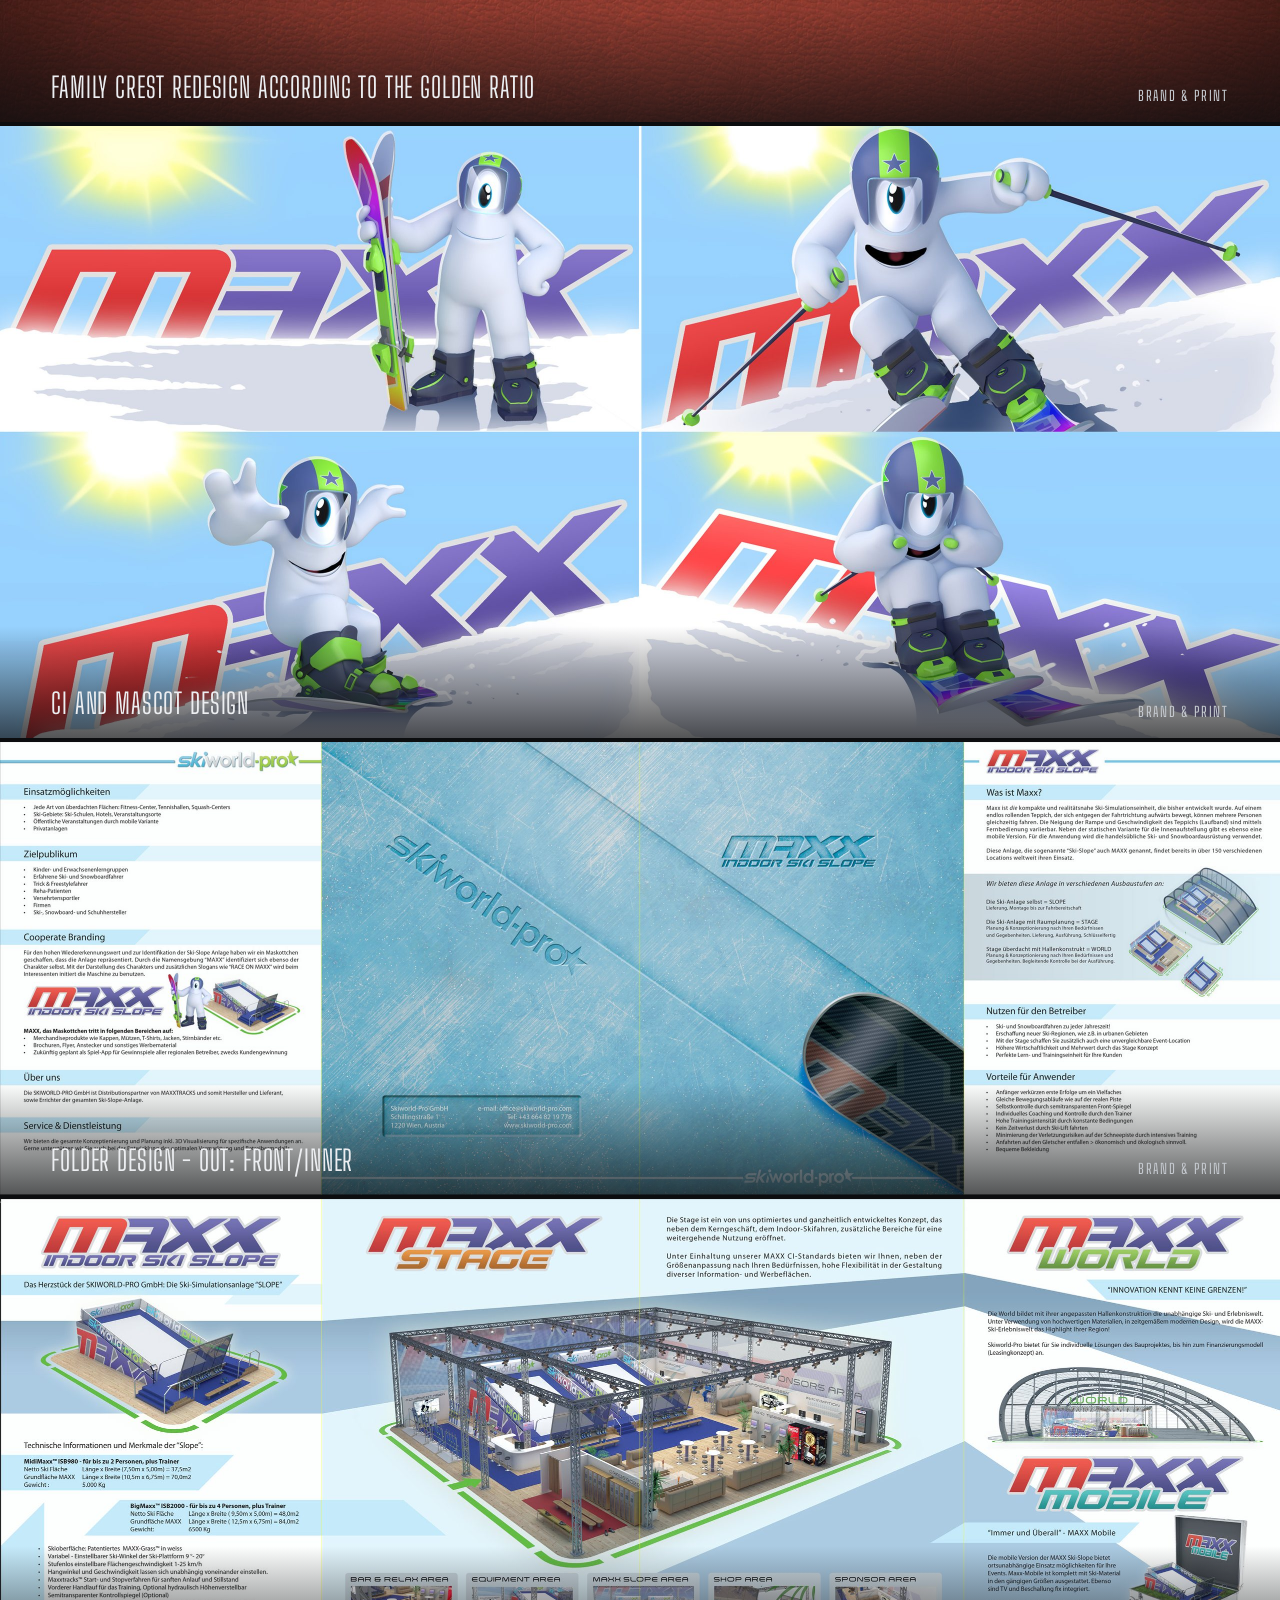
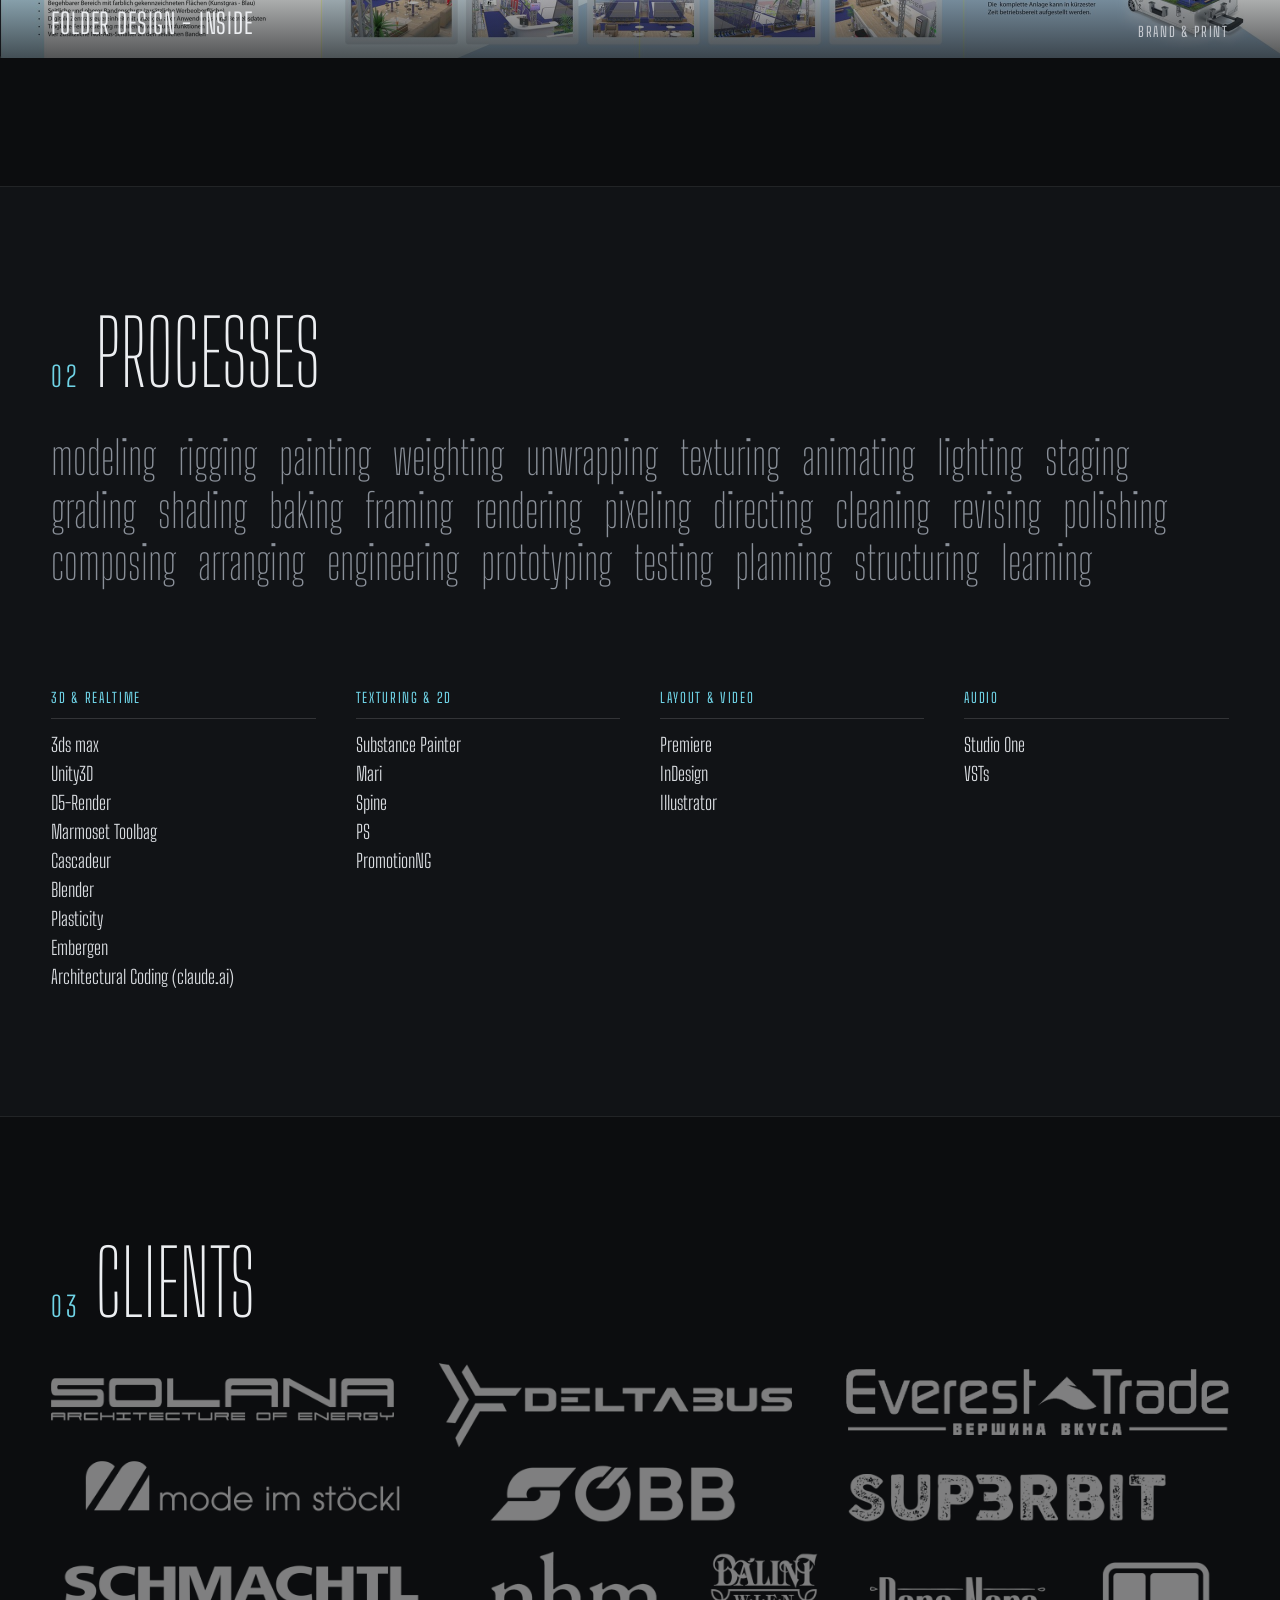
==== commit 2d0e0dd9: "PROCESS -> PROCESSES, "Portfolio on ArtStation" um eine Buttonbreite nach links Co-Authored-By: Clau" ====
--- a/index.html
+++ b/index.html
@@ -58,7 +58,7 @@
   </section>
 
   <section id="process" class="section section--alt pad">
-    <div class="heading"><span class="heading__num">02</span><h2>PROCESS</h2></div>
+    <div class="heading"><span class="heading__num">02</span><h2>PROCESSES</h2></div>
     <div class="verbs" id="verbs"></div>
     <div class="tools" id="tools"></div>
   </section>
--- a/css/style.css
+++ b/css/style.css
@@ -70,7 +70,7 @@
 /* Intro */
 .intro { display: grid; grid-template-columns: repeat(auto-fit, minmax(min(100%,320px), 1fr)); gap: 40px; align-items: end; }
 .intro__big { margin: 0; font-family: var(--display); font-weight: 200; font-size: clamp(44px,5.5vw,80px); line-height: 0.95; }
-.intro__text { margin: 0; line-height: 1.55; color: var(--ink-3); max-width: 46ch; text-wrap: pretty; }
+.intro__text { margin: 0 124px 0 0; justify-self: end; text-align: right; line-height: 1.55; color: var(--ink-3); max-width: 46ch; text-wrap: pretty; }
 .link { color: var(--accent); border-bottom: 1px solid rgba(111,211,230,0.5); }
 
 /* Sections */
@@ -79,7 +79,7 @@
 .section__head { display: flex; flex-wrap: wrap; align-items: flex-end; justify-content: space-between; gap: 24px; margin-bottom: 28px; }
 .heading { display: flex; align-items: baseline; gap: 16px; margin-bottom: 40px; }
 .section__head .heading { margin-bottom: 0; }
-.heading__num { font-size: 14px; letter-spacing: 0.12em; color: var(--accent); }
+.heading__num { font-size: 28px; letter-spacing: 0.12em; color: var(--accent); }
 .heading h2 { margin: 0; font-family: var(--display); font-weight: 200; font-size: clamp(56px,7vw,110px); line-height: 0.85; }
 
 /* Filters */
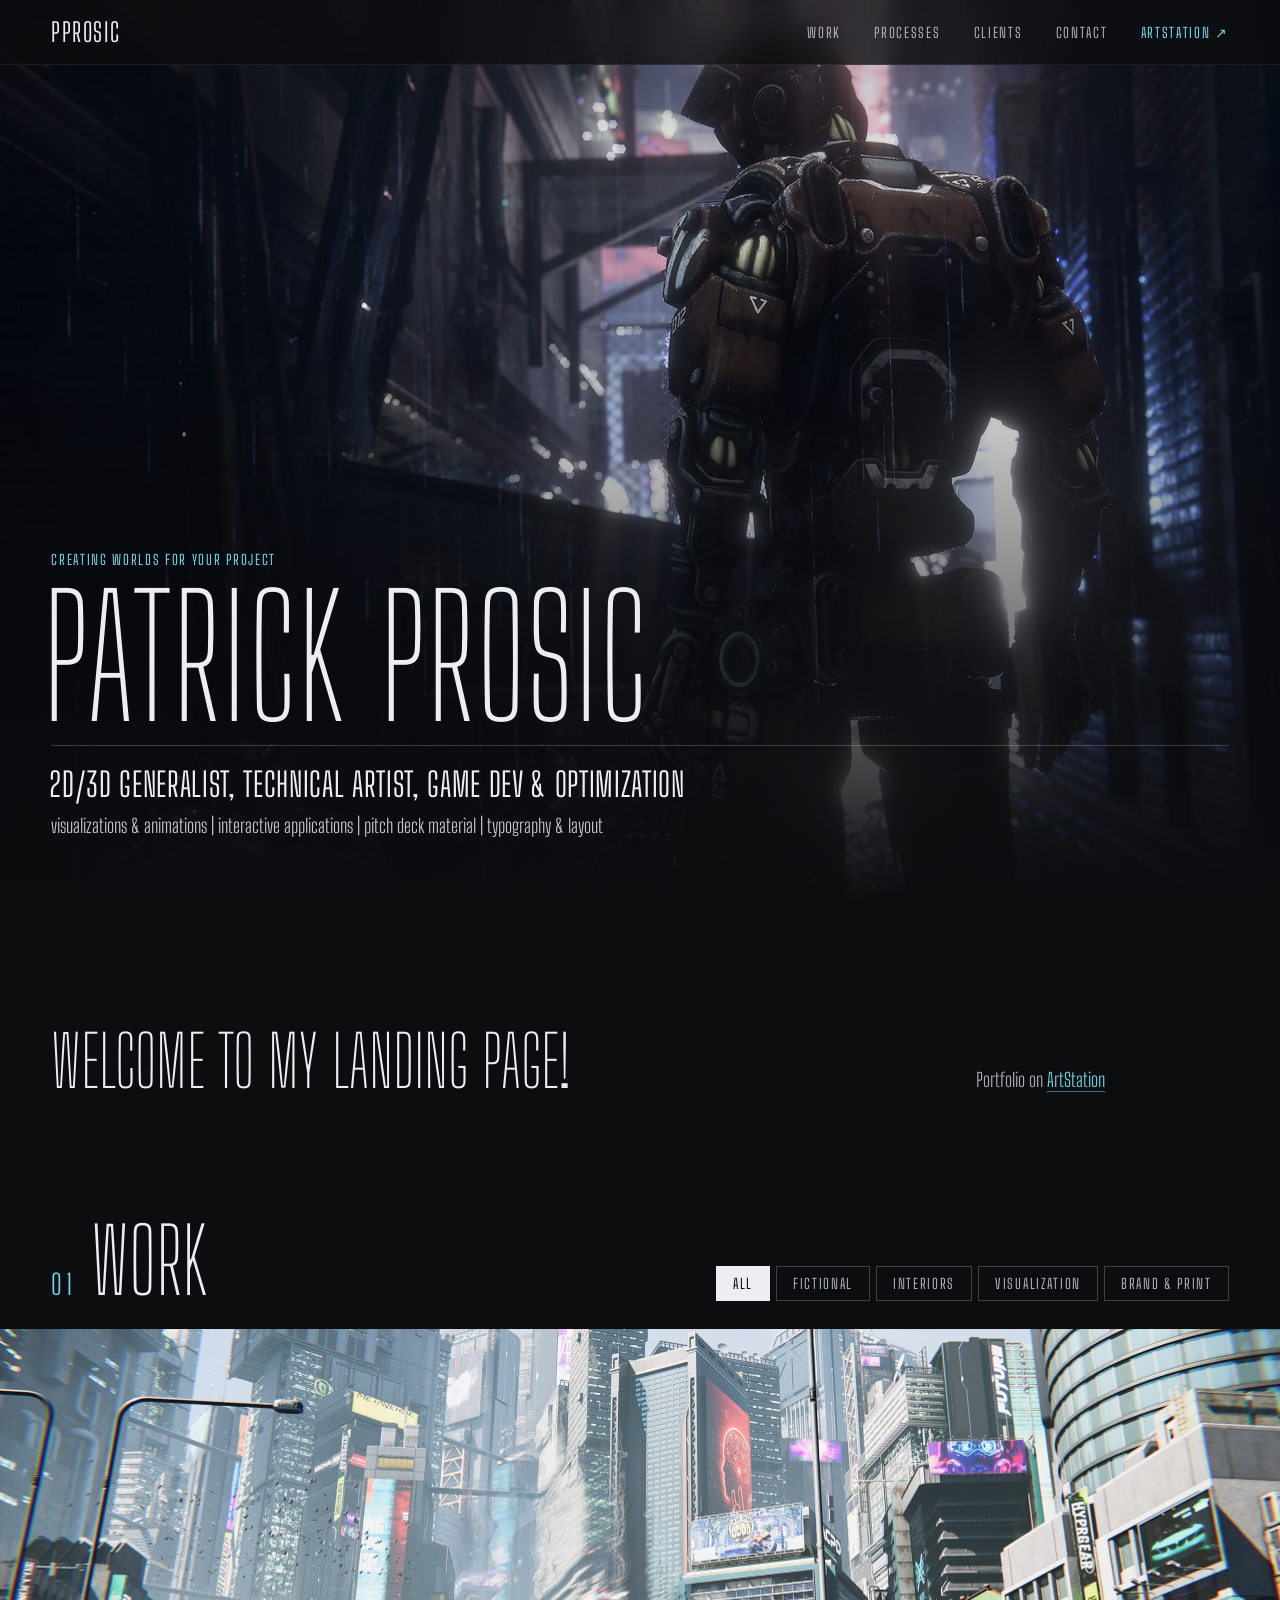
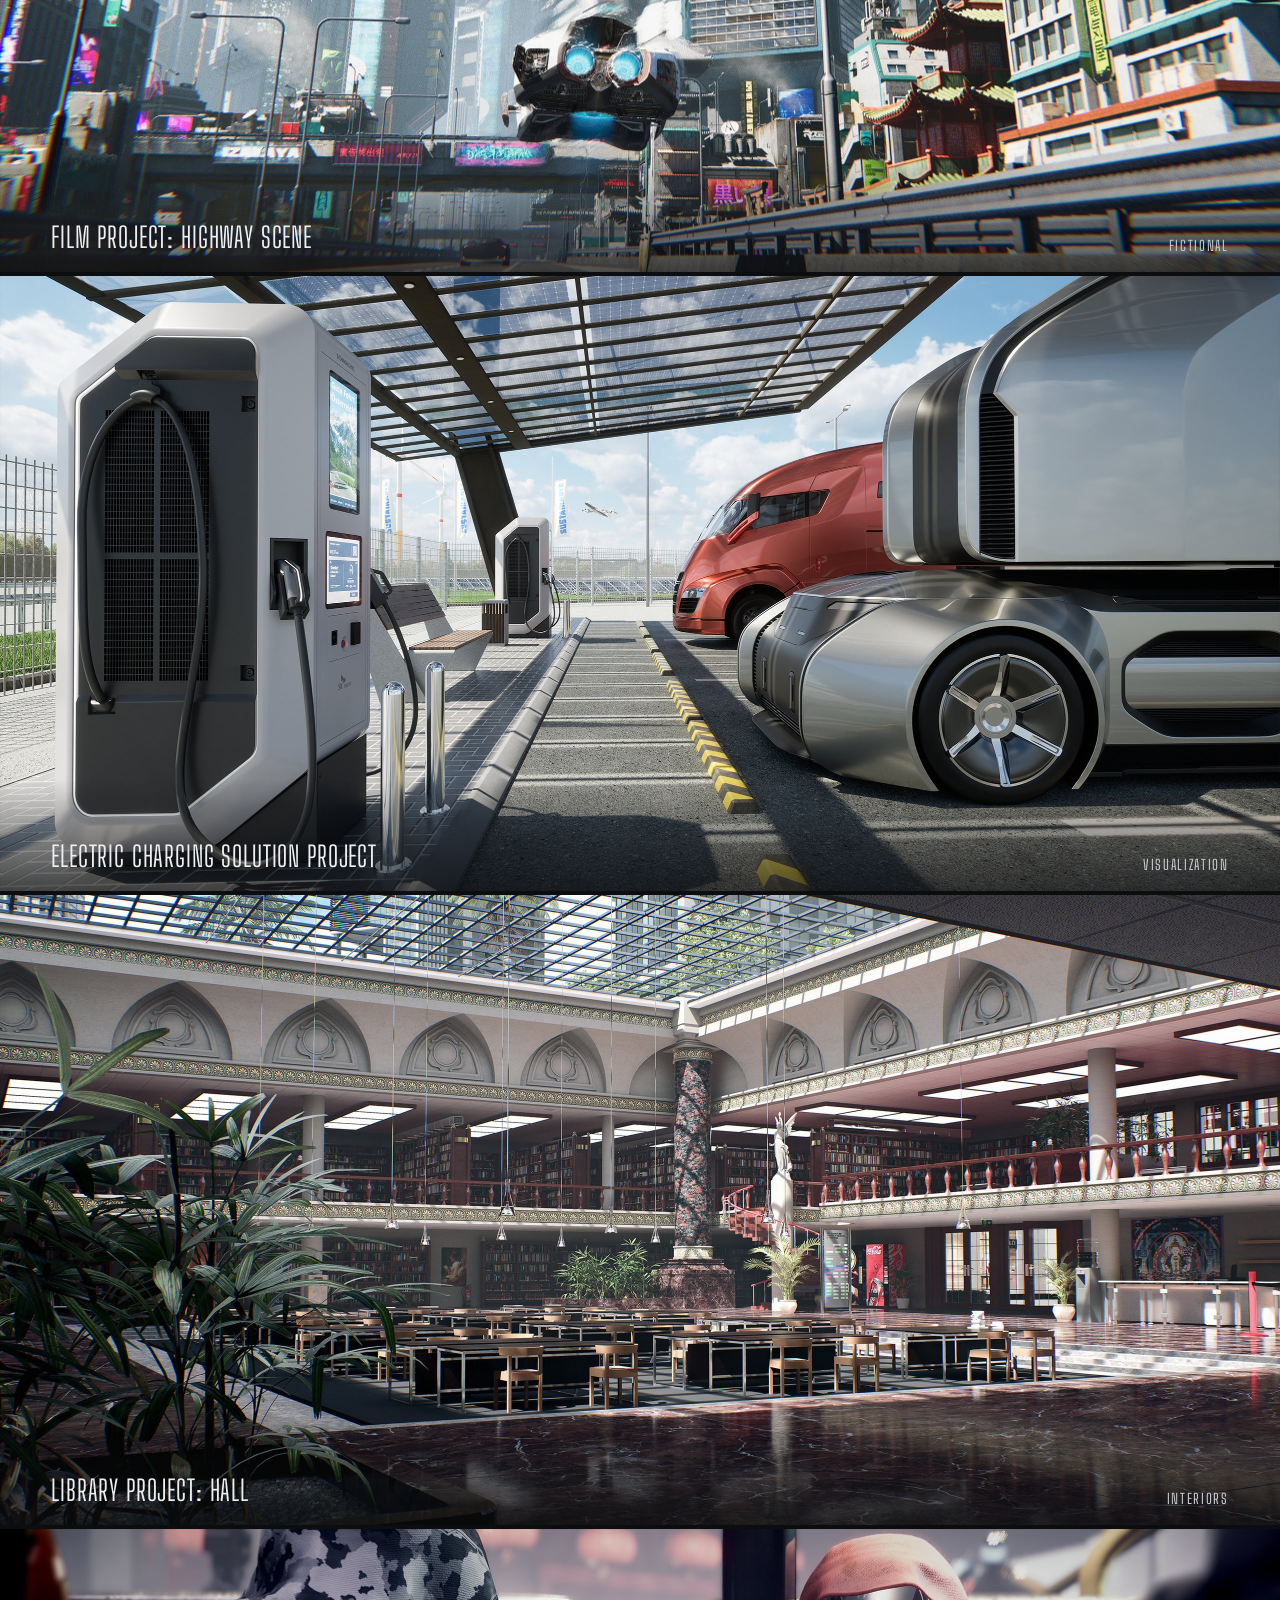
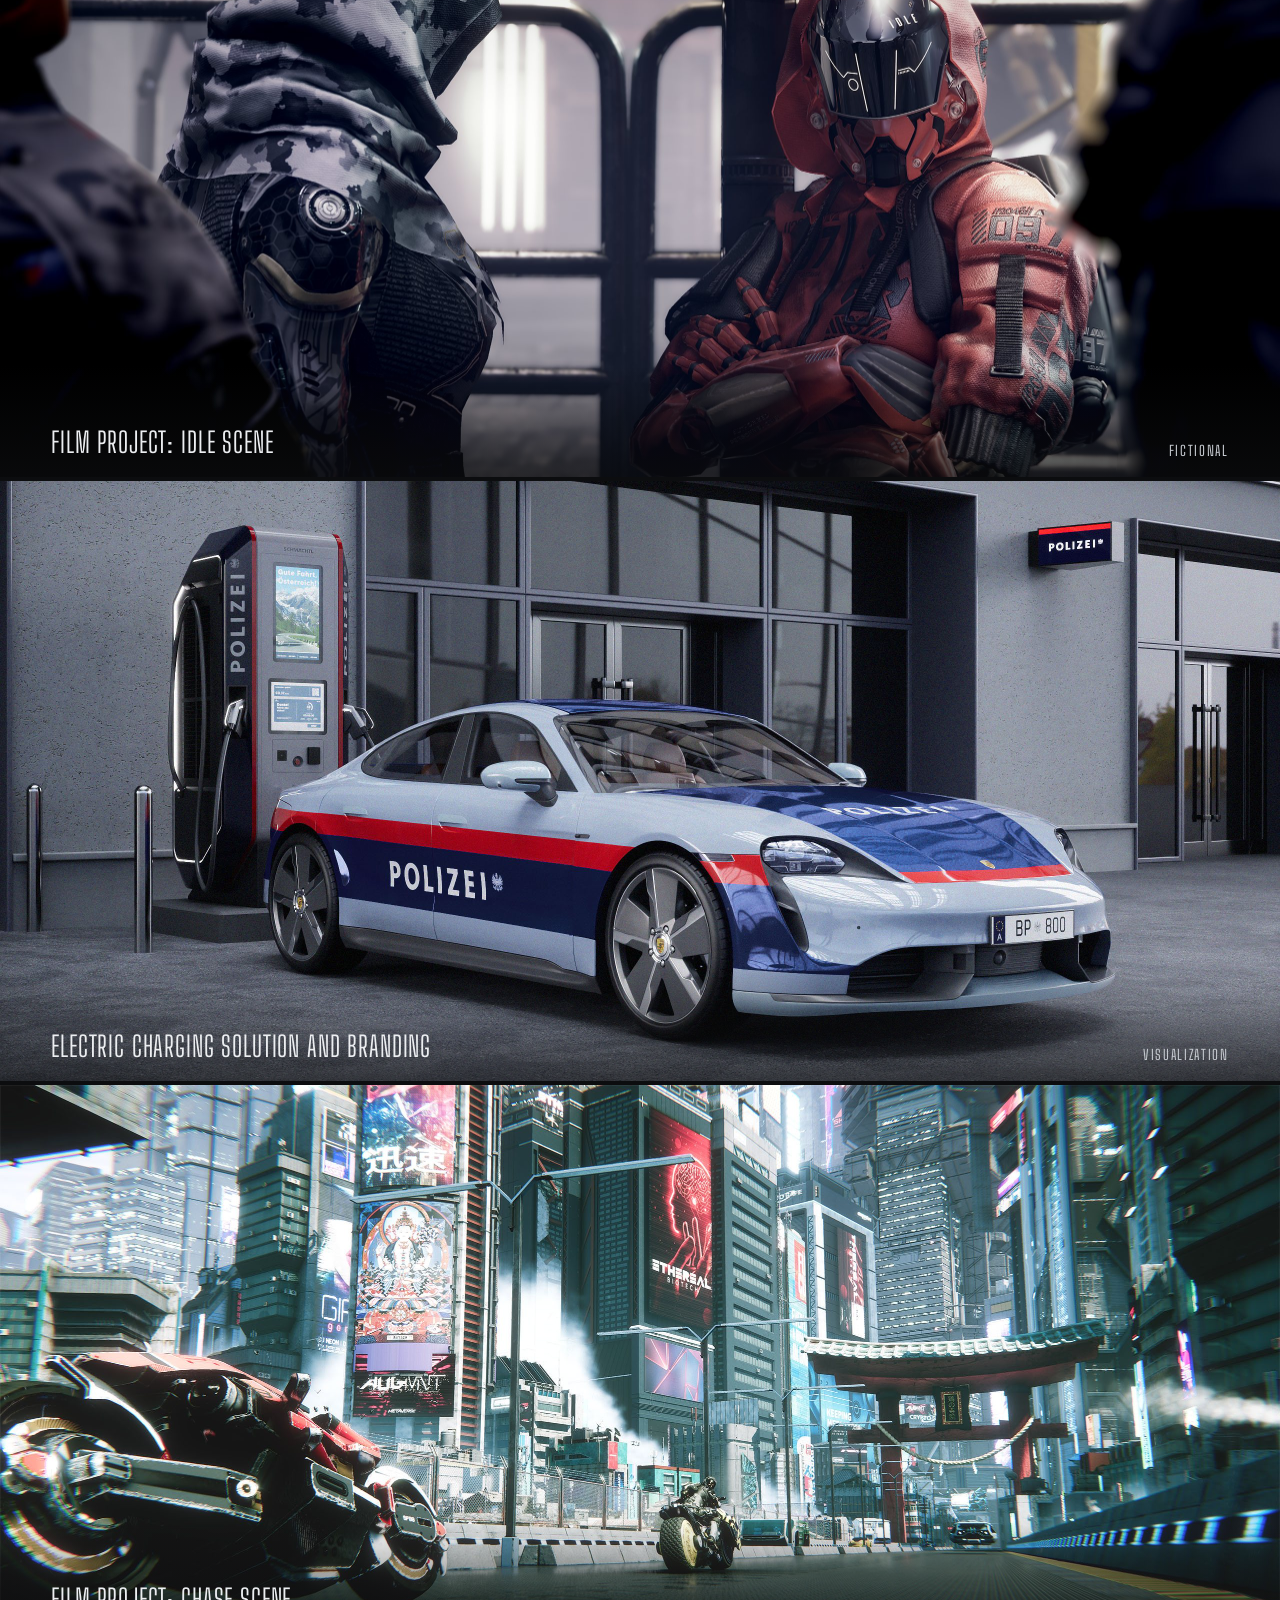
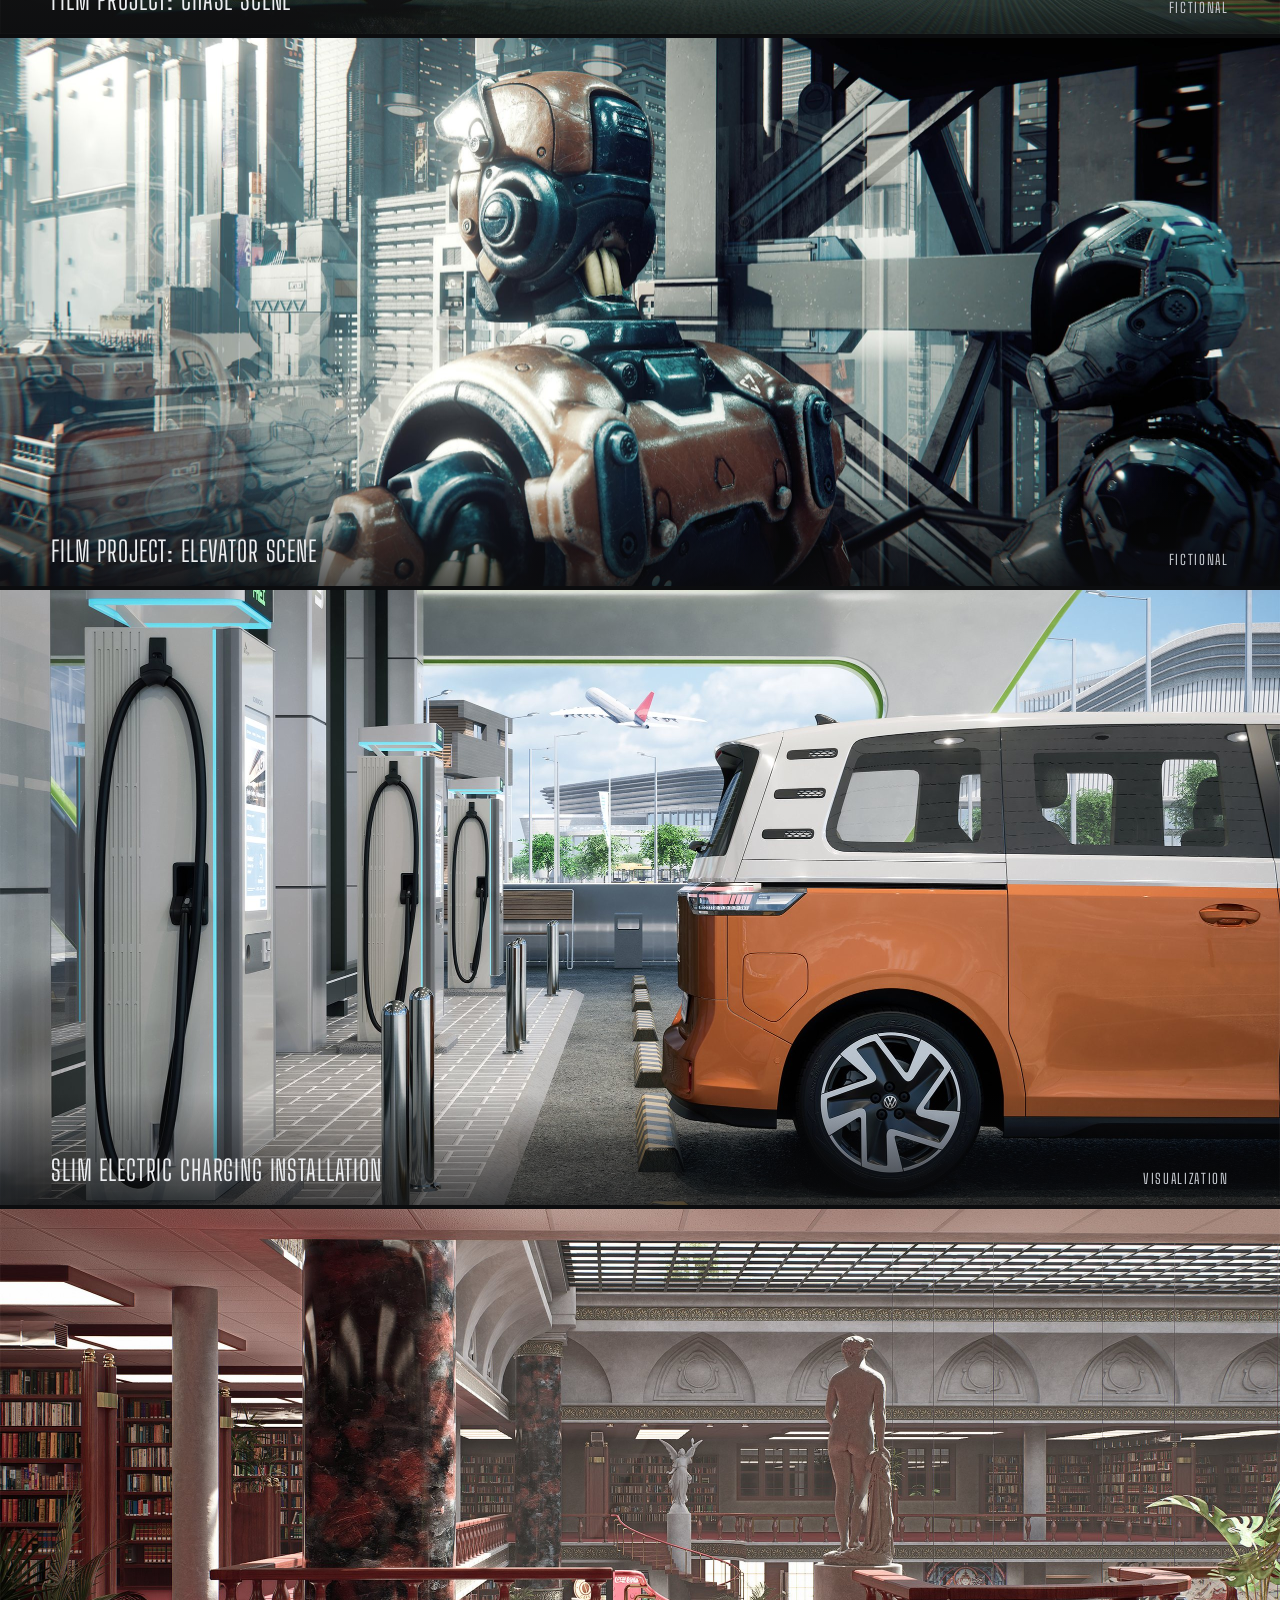
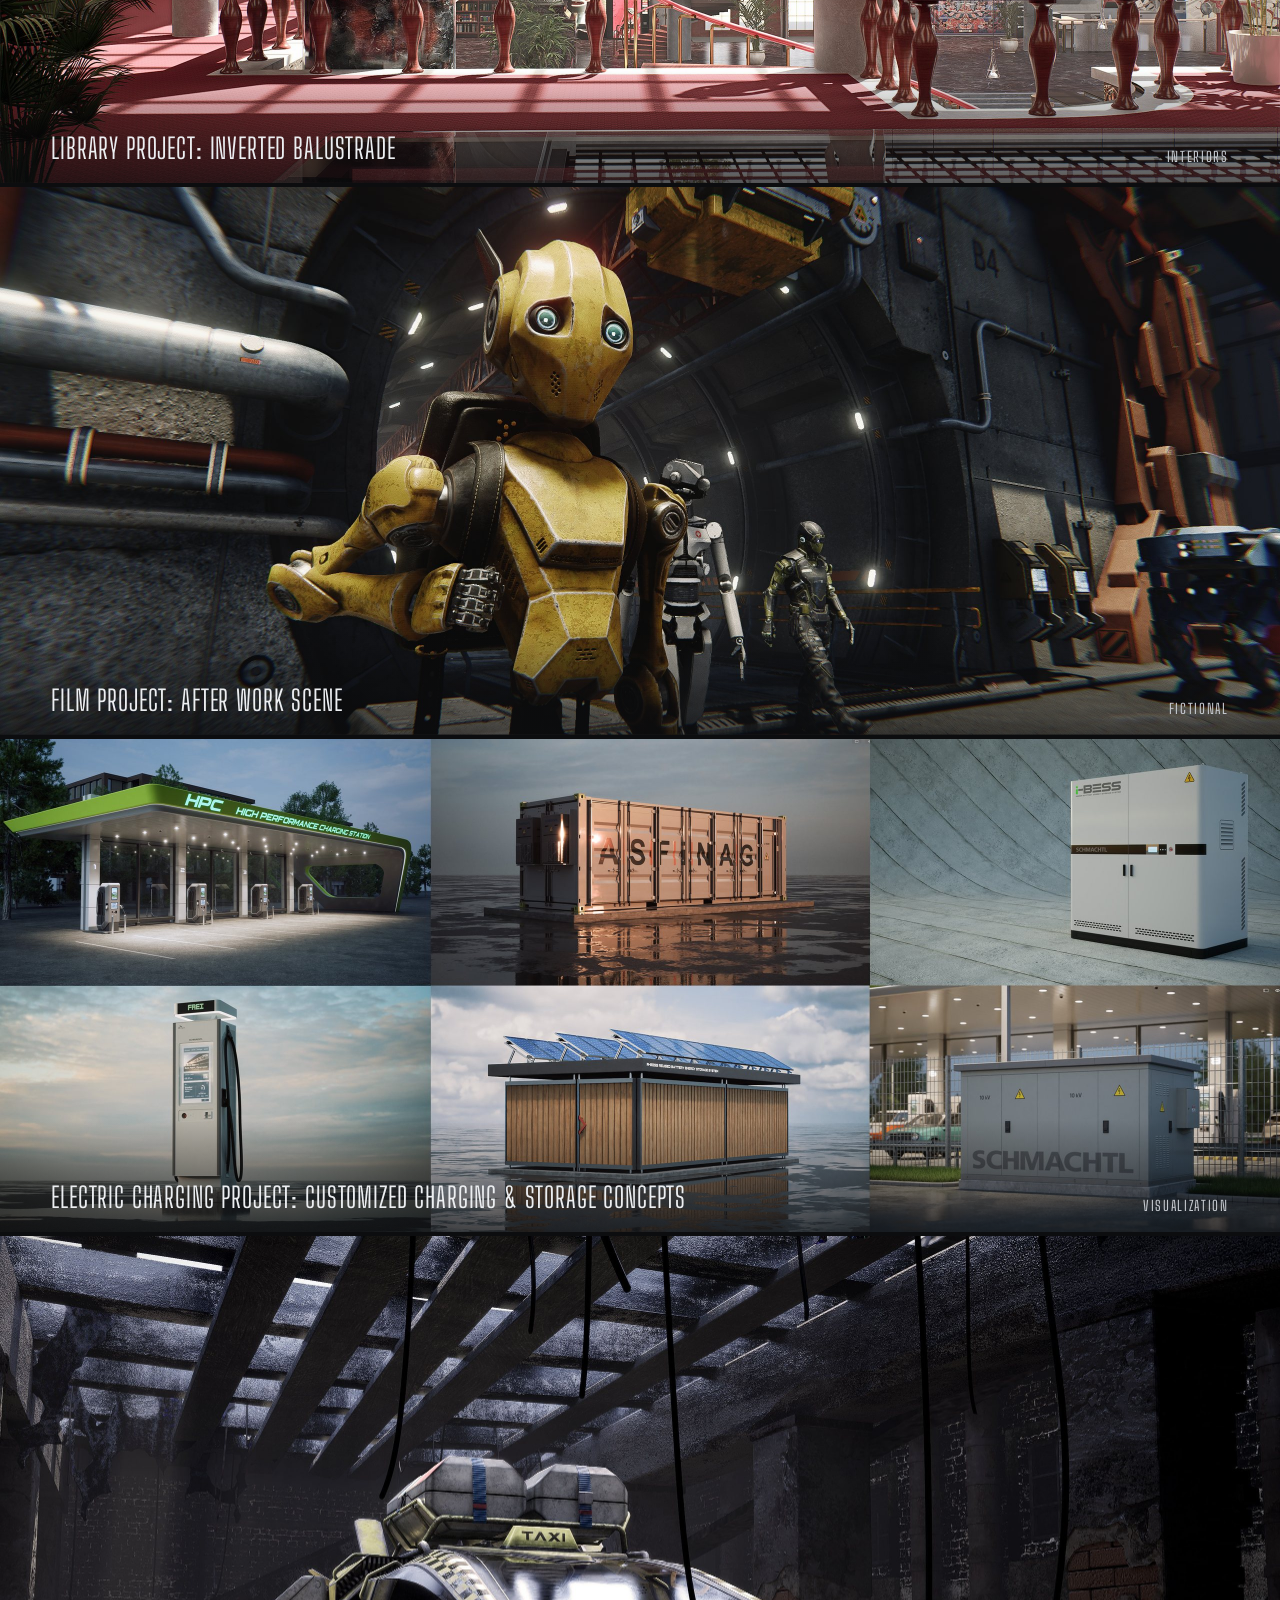
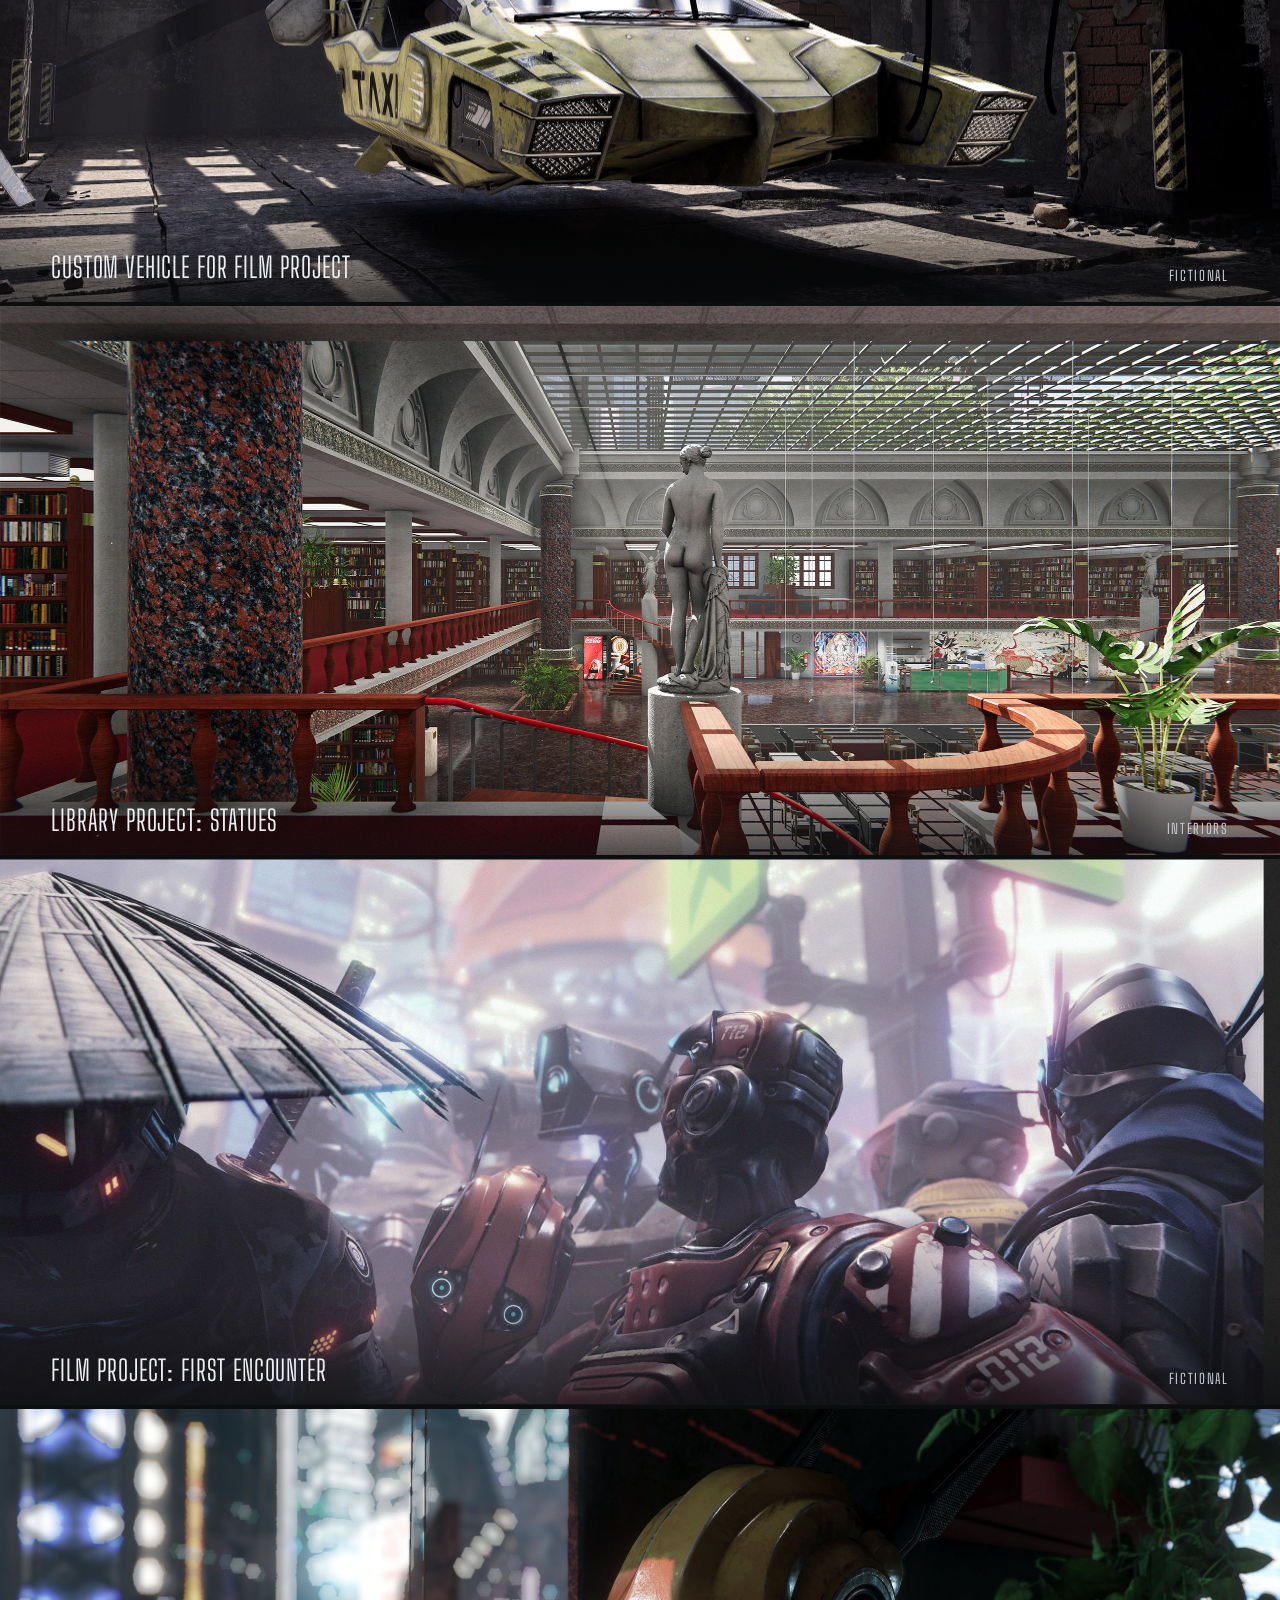
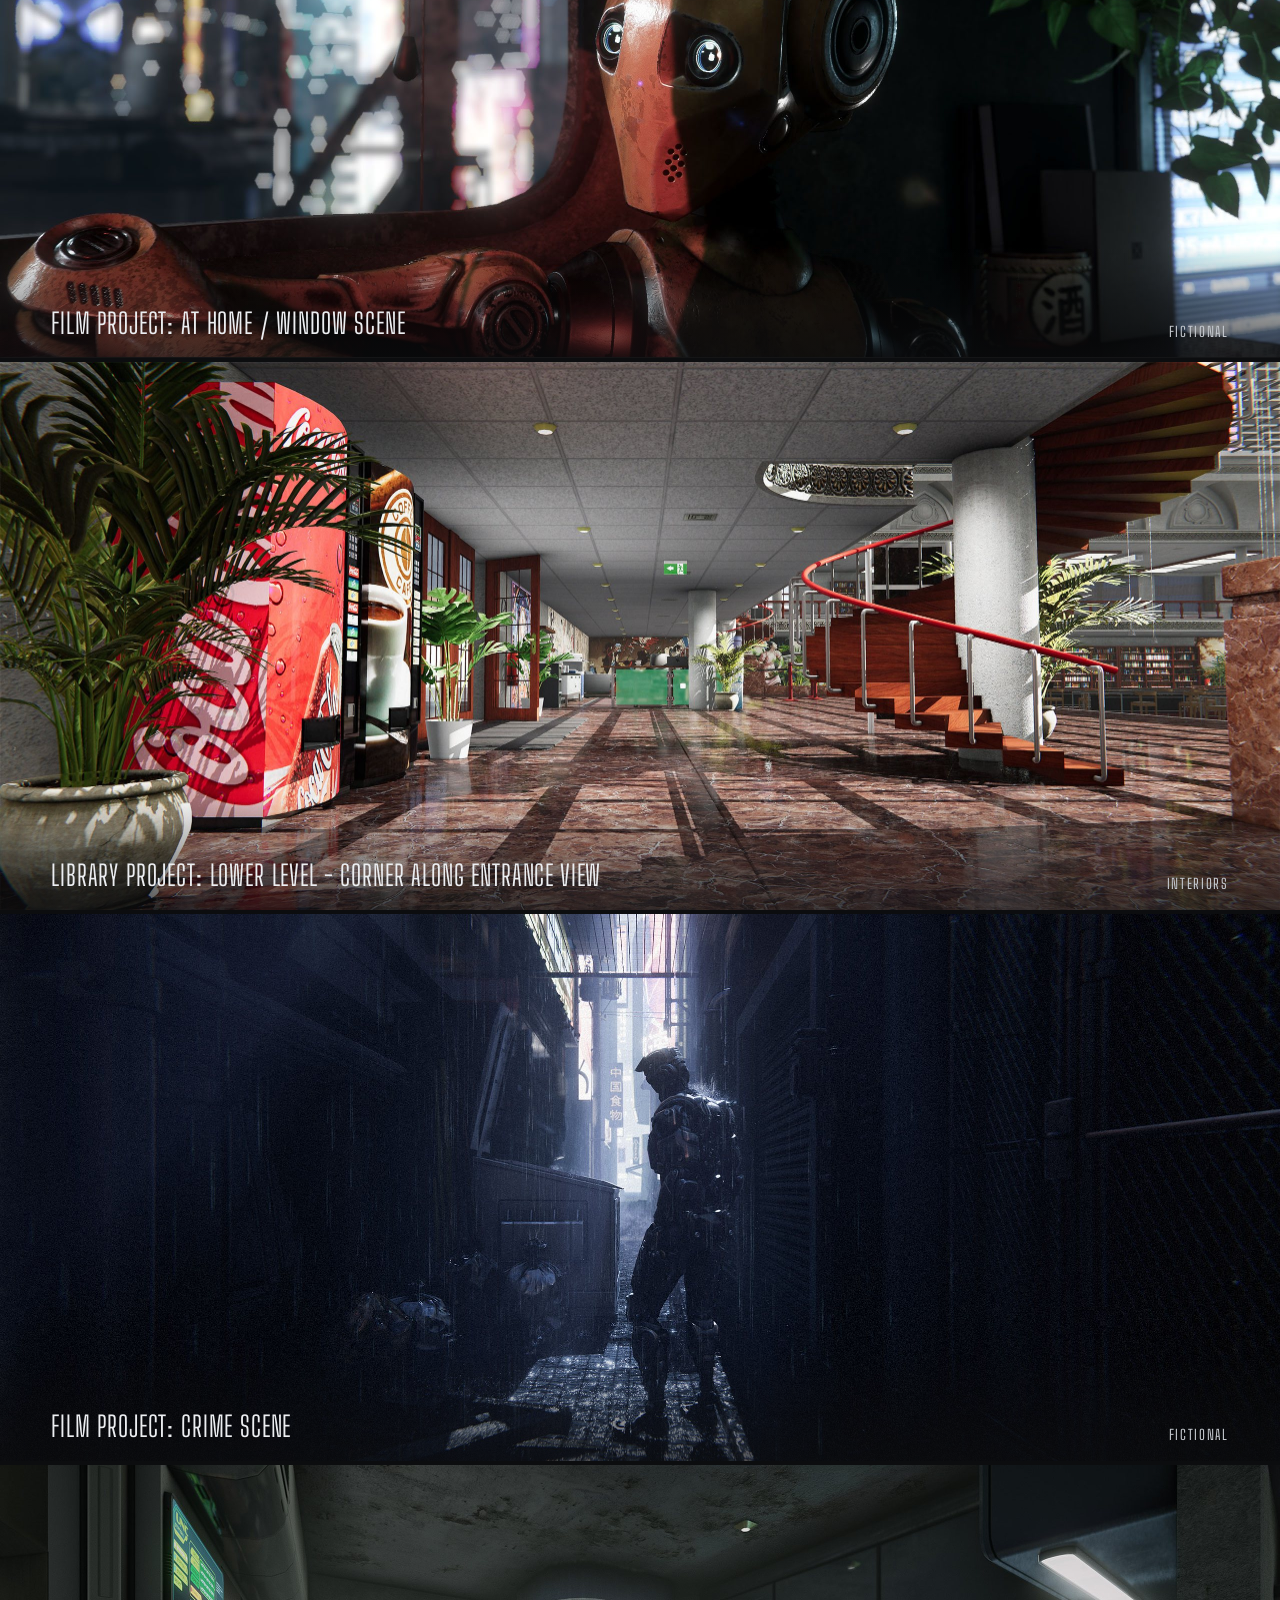
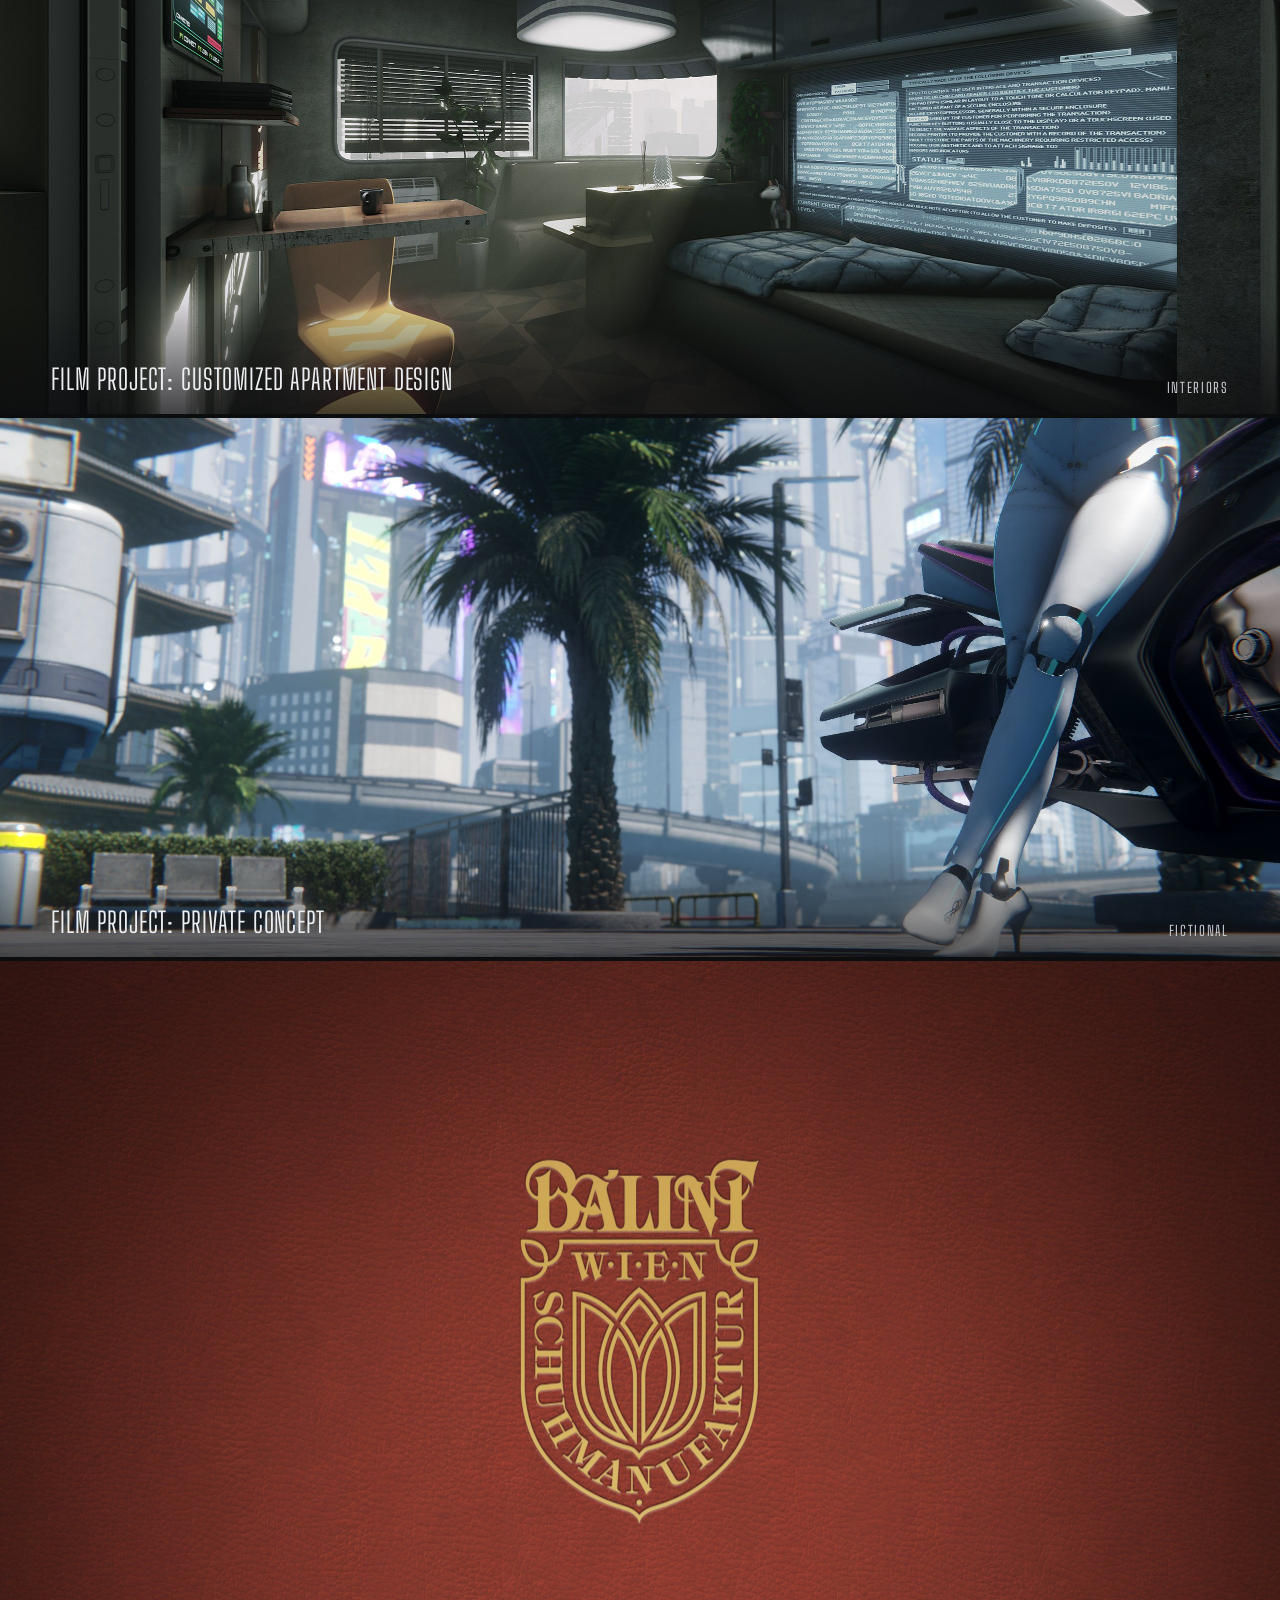
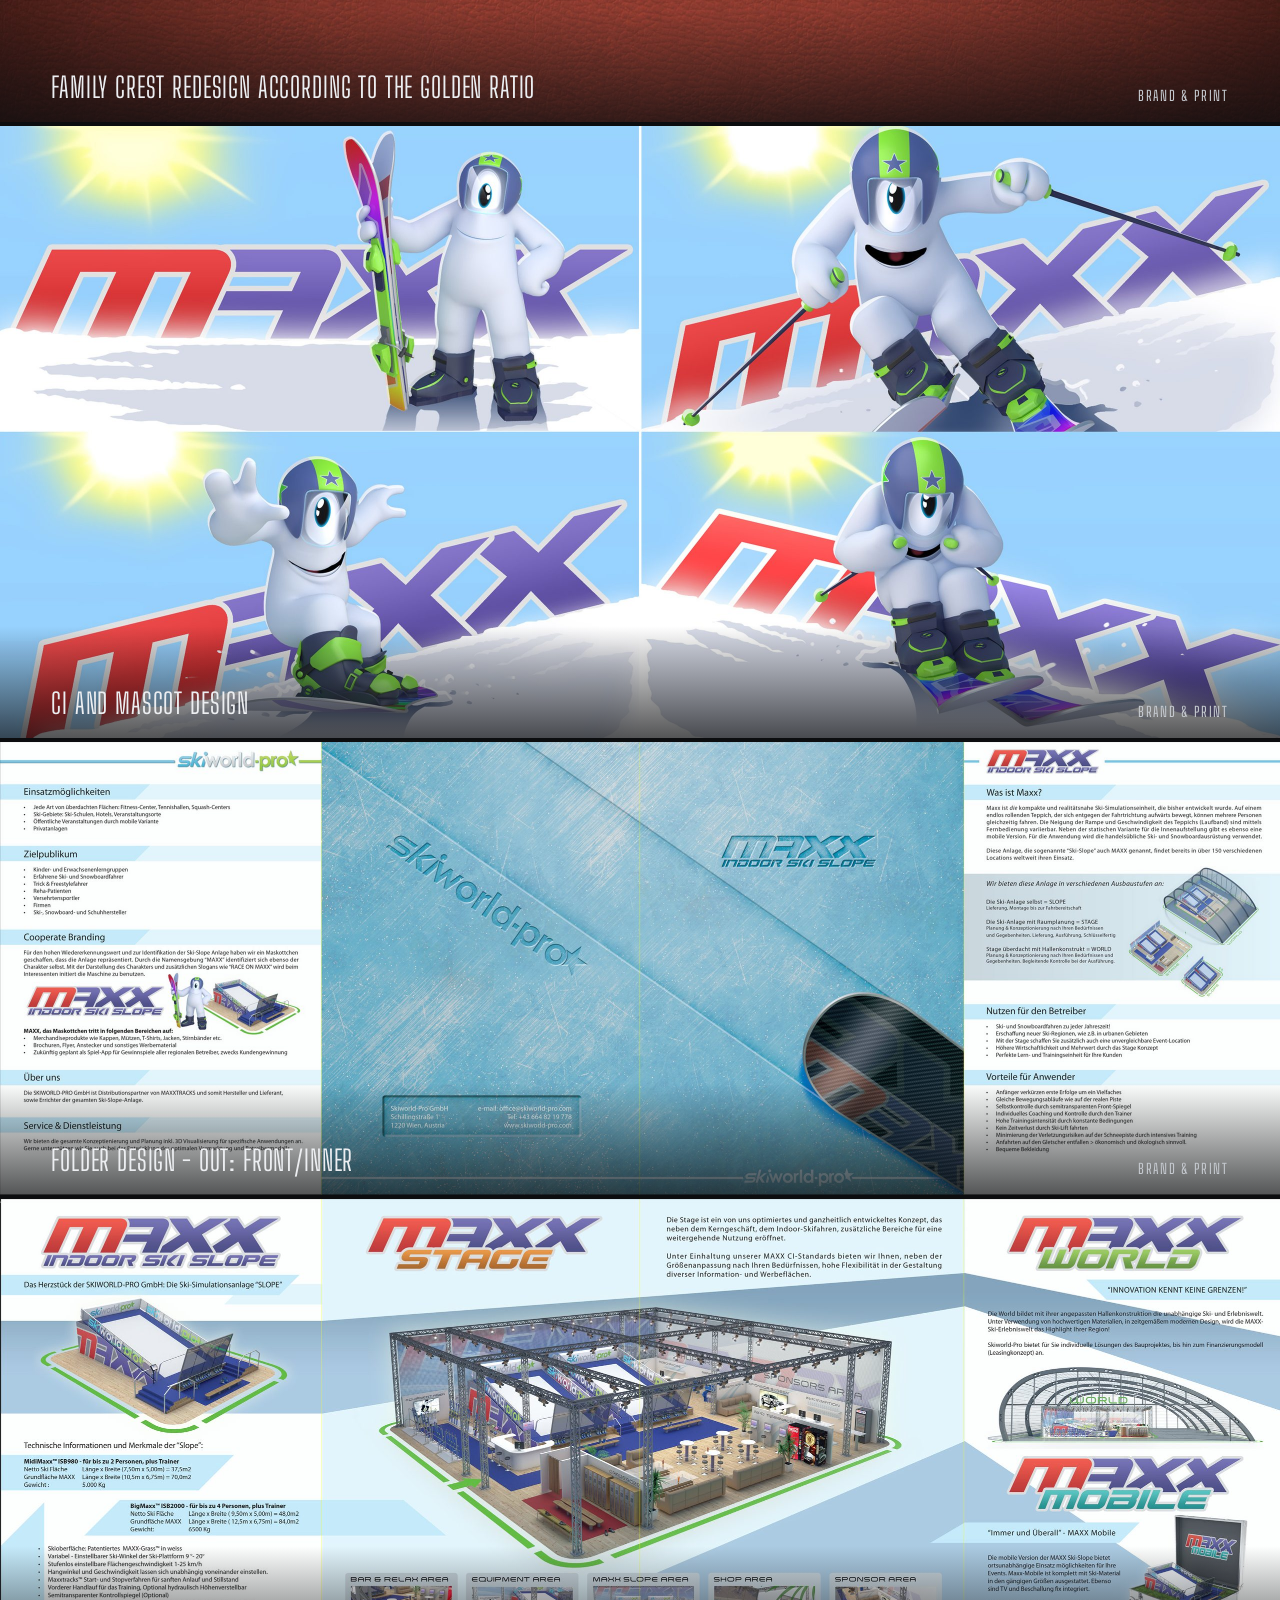
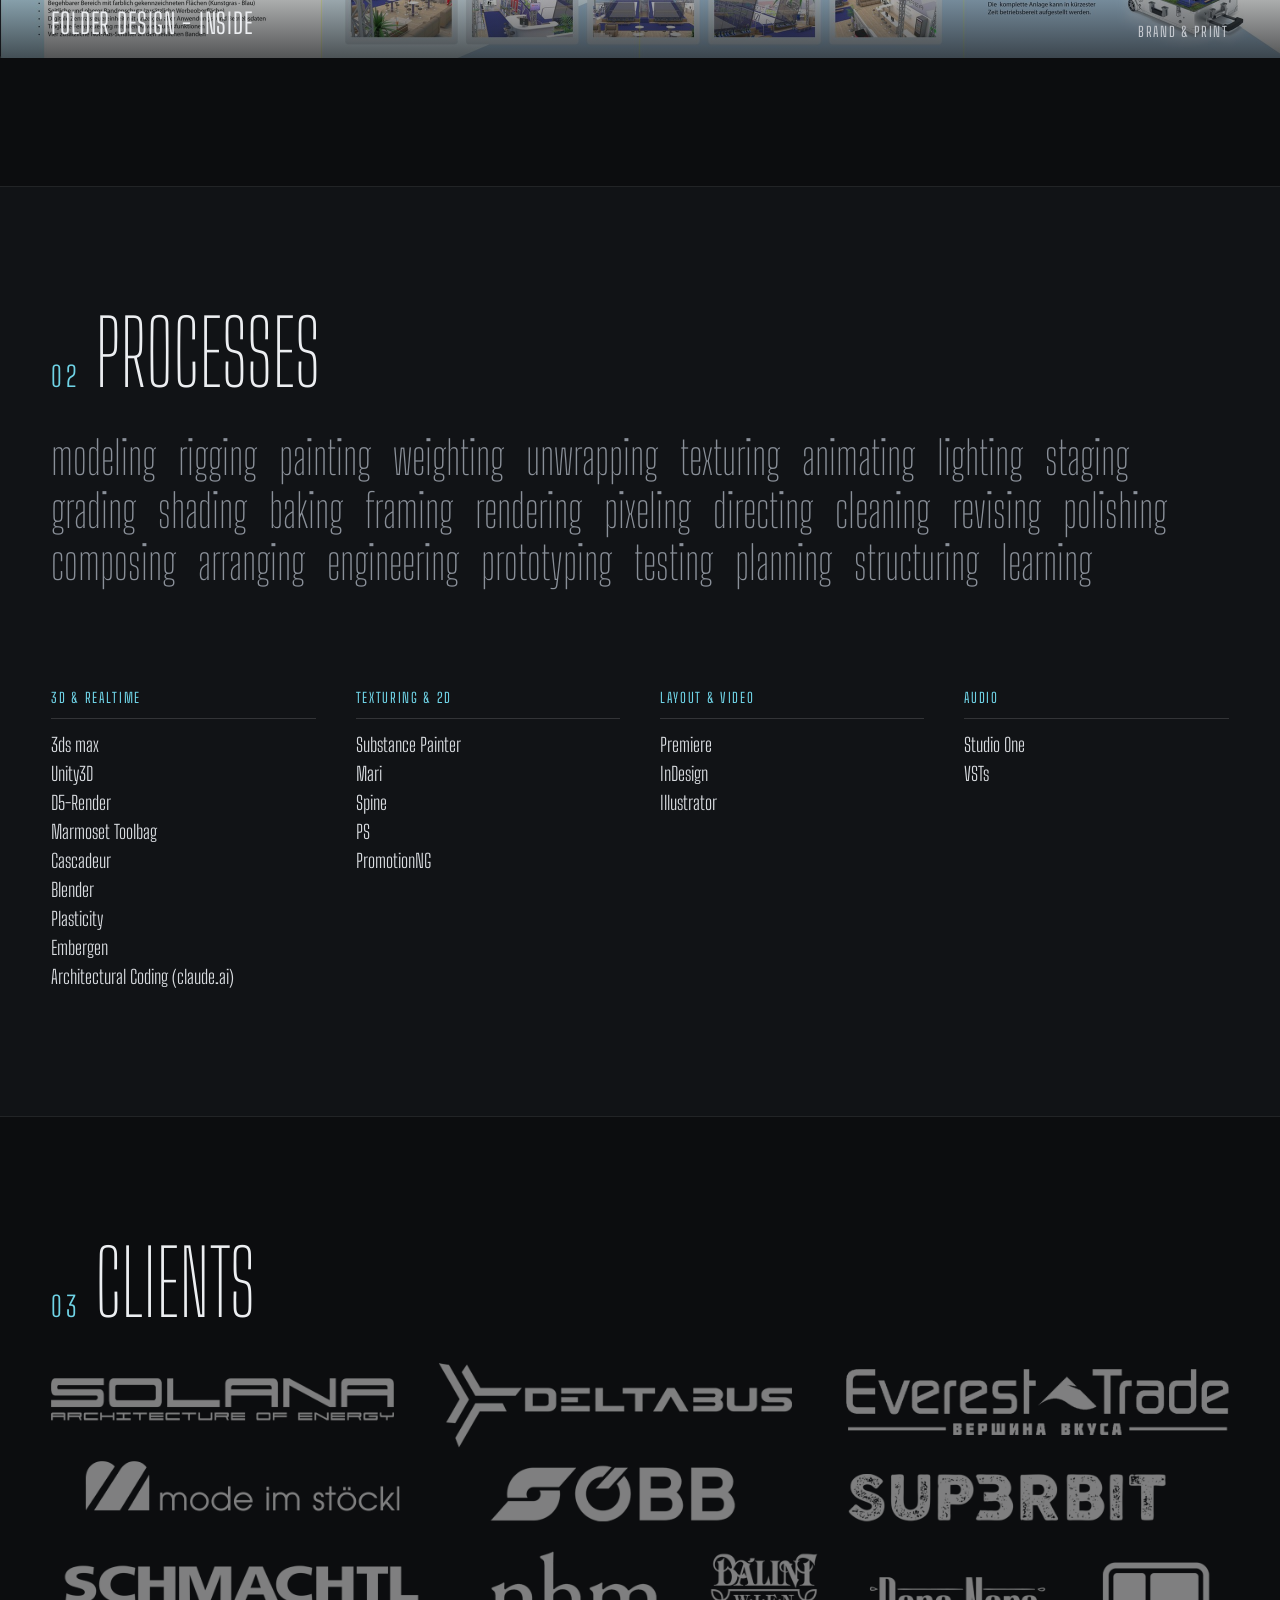
==== commit 272a5782: "Menuepunkt Process -> Processes Co-Authored-By: Claude Opus 5.5 <noreply@anthropic.com>" ====
--- a/index.html
+++ b/index.html
@@ -21,7 +21,7 @@
     <a href="#top" class="nav__logo">PPROSIC</a>
     <div class="nav__links">
       <a href="#work">Work</a>
-      <a href="#process">Process</a>
+      <a href="#process">Processes</a>
       <a href="#clients">Clients</a>
       <a href="#contact">Contact</a>
       <a href="https://www.artstation.com/pprosic" target="_blank" rel="noopener" class="accent">ArtStation ↗</a>
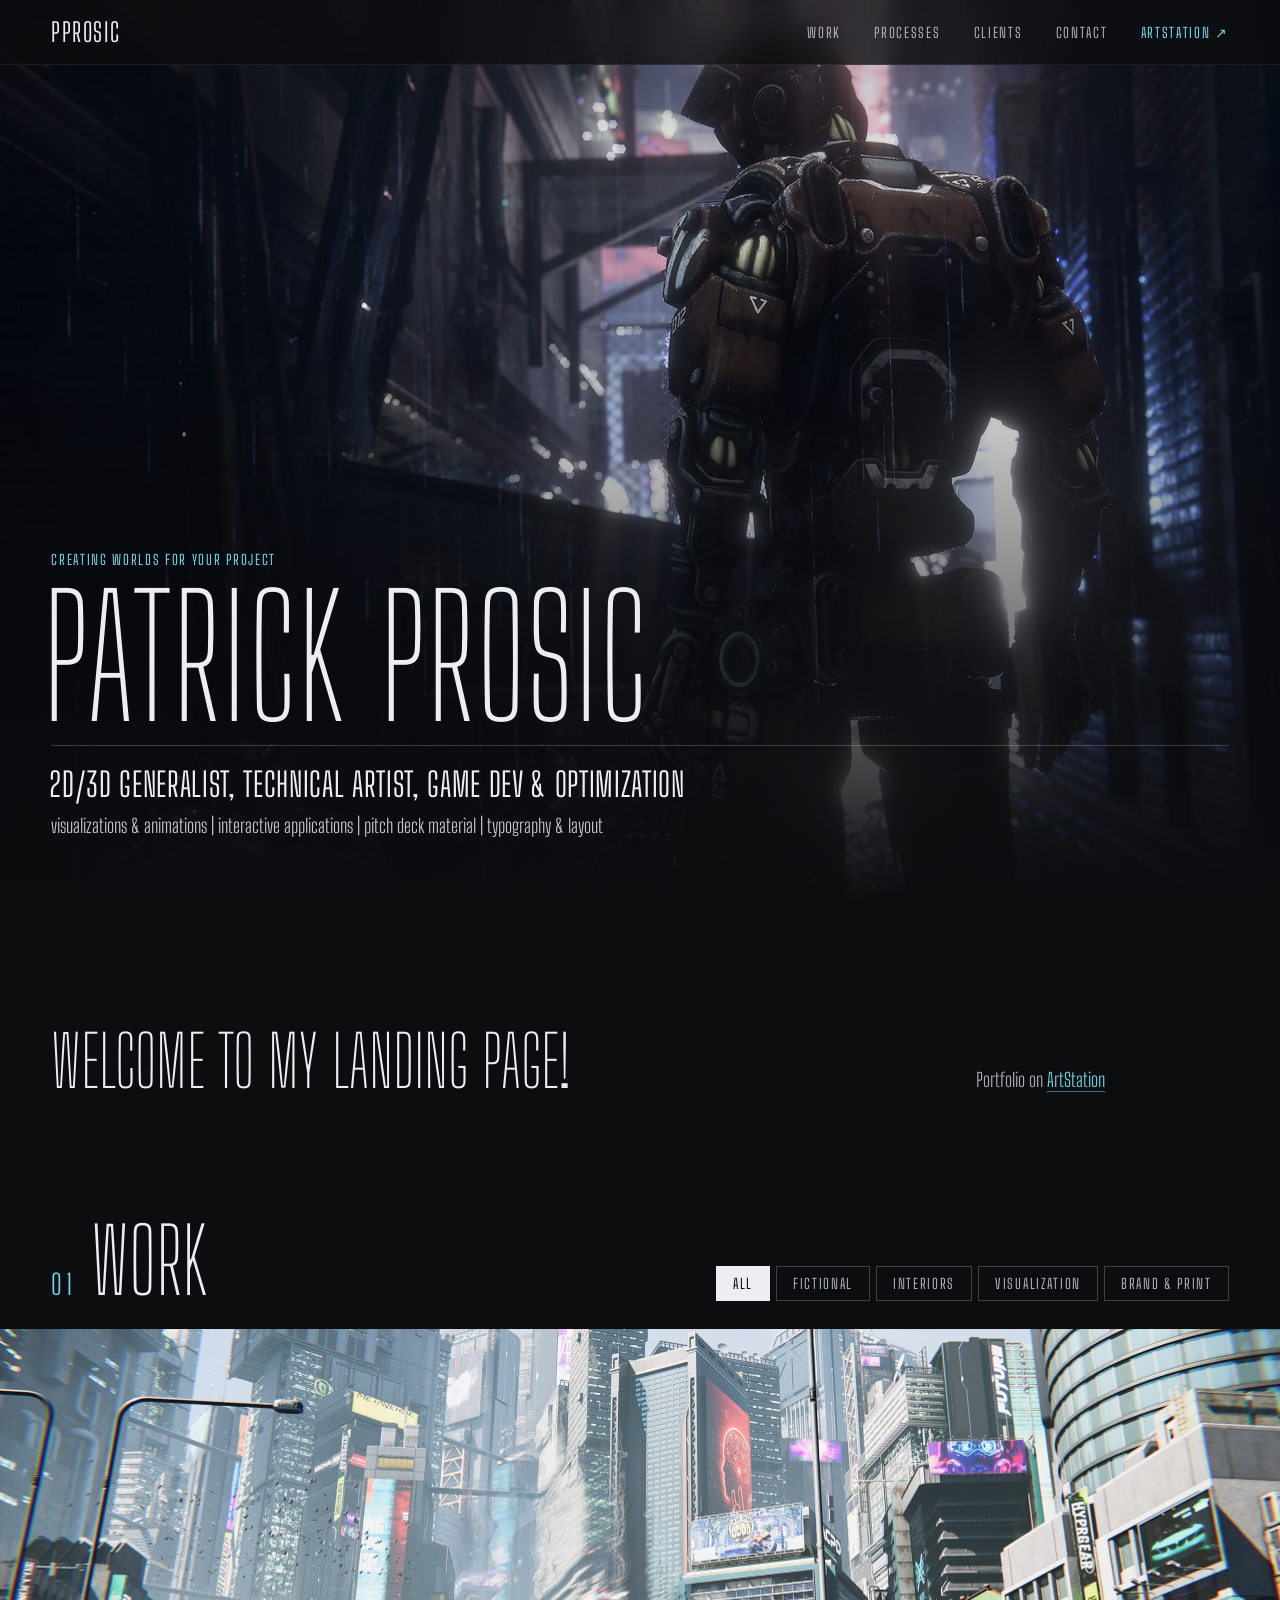
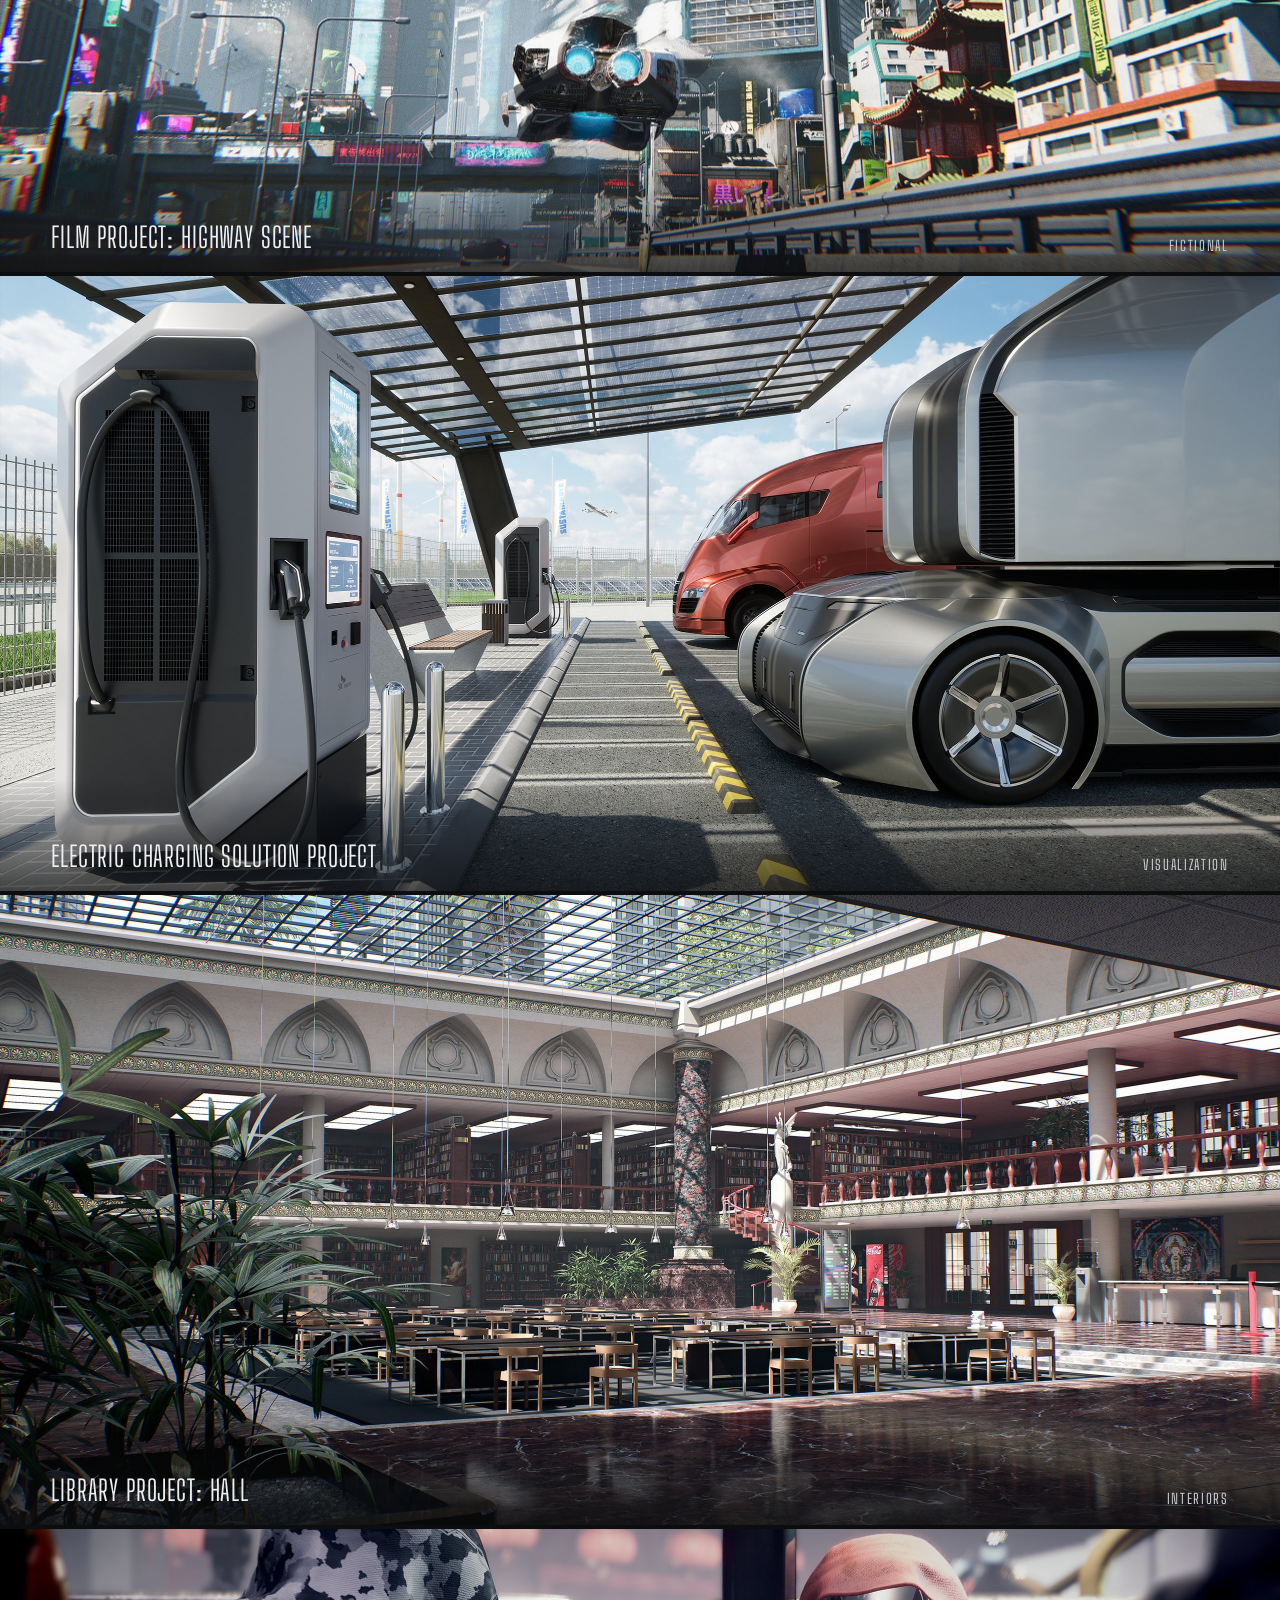
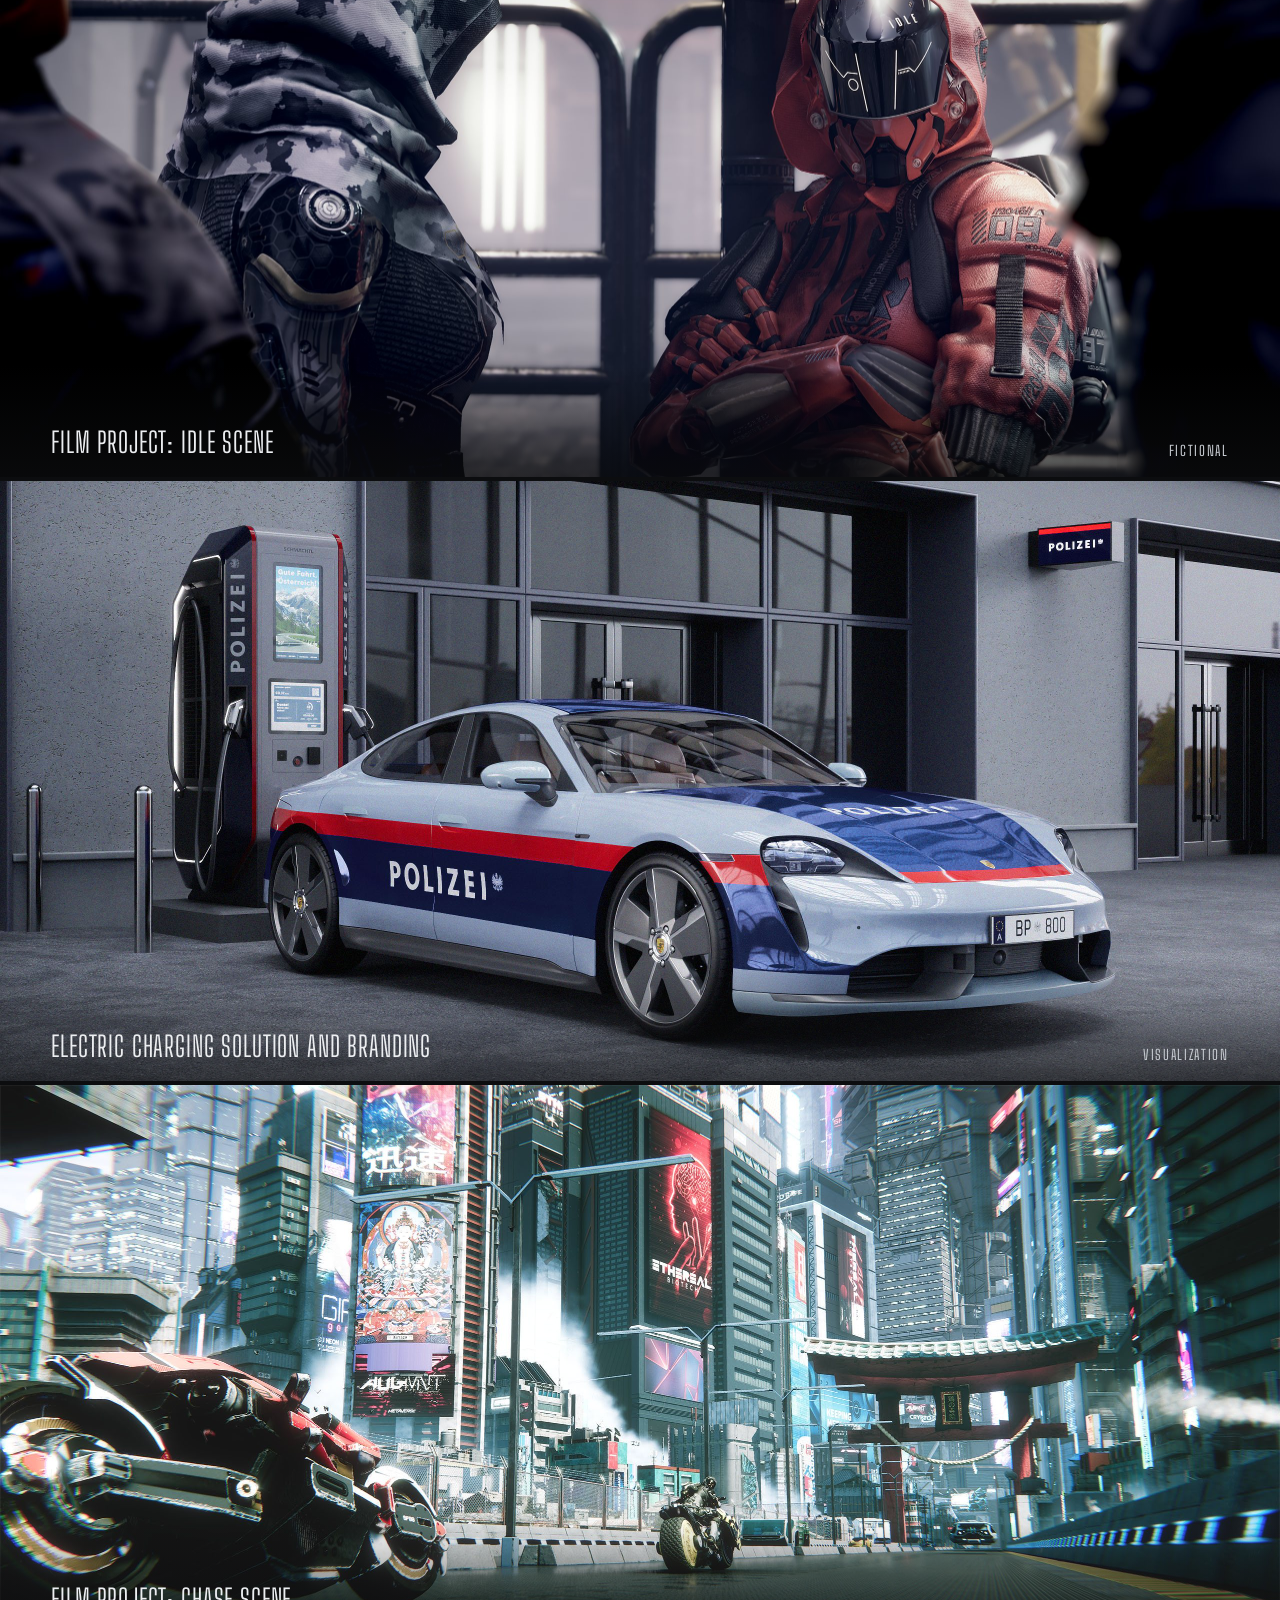
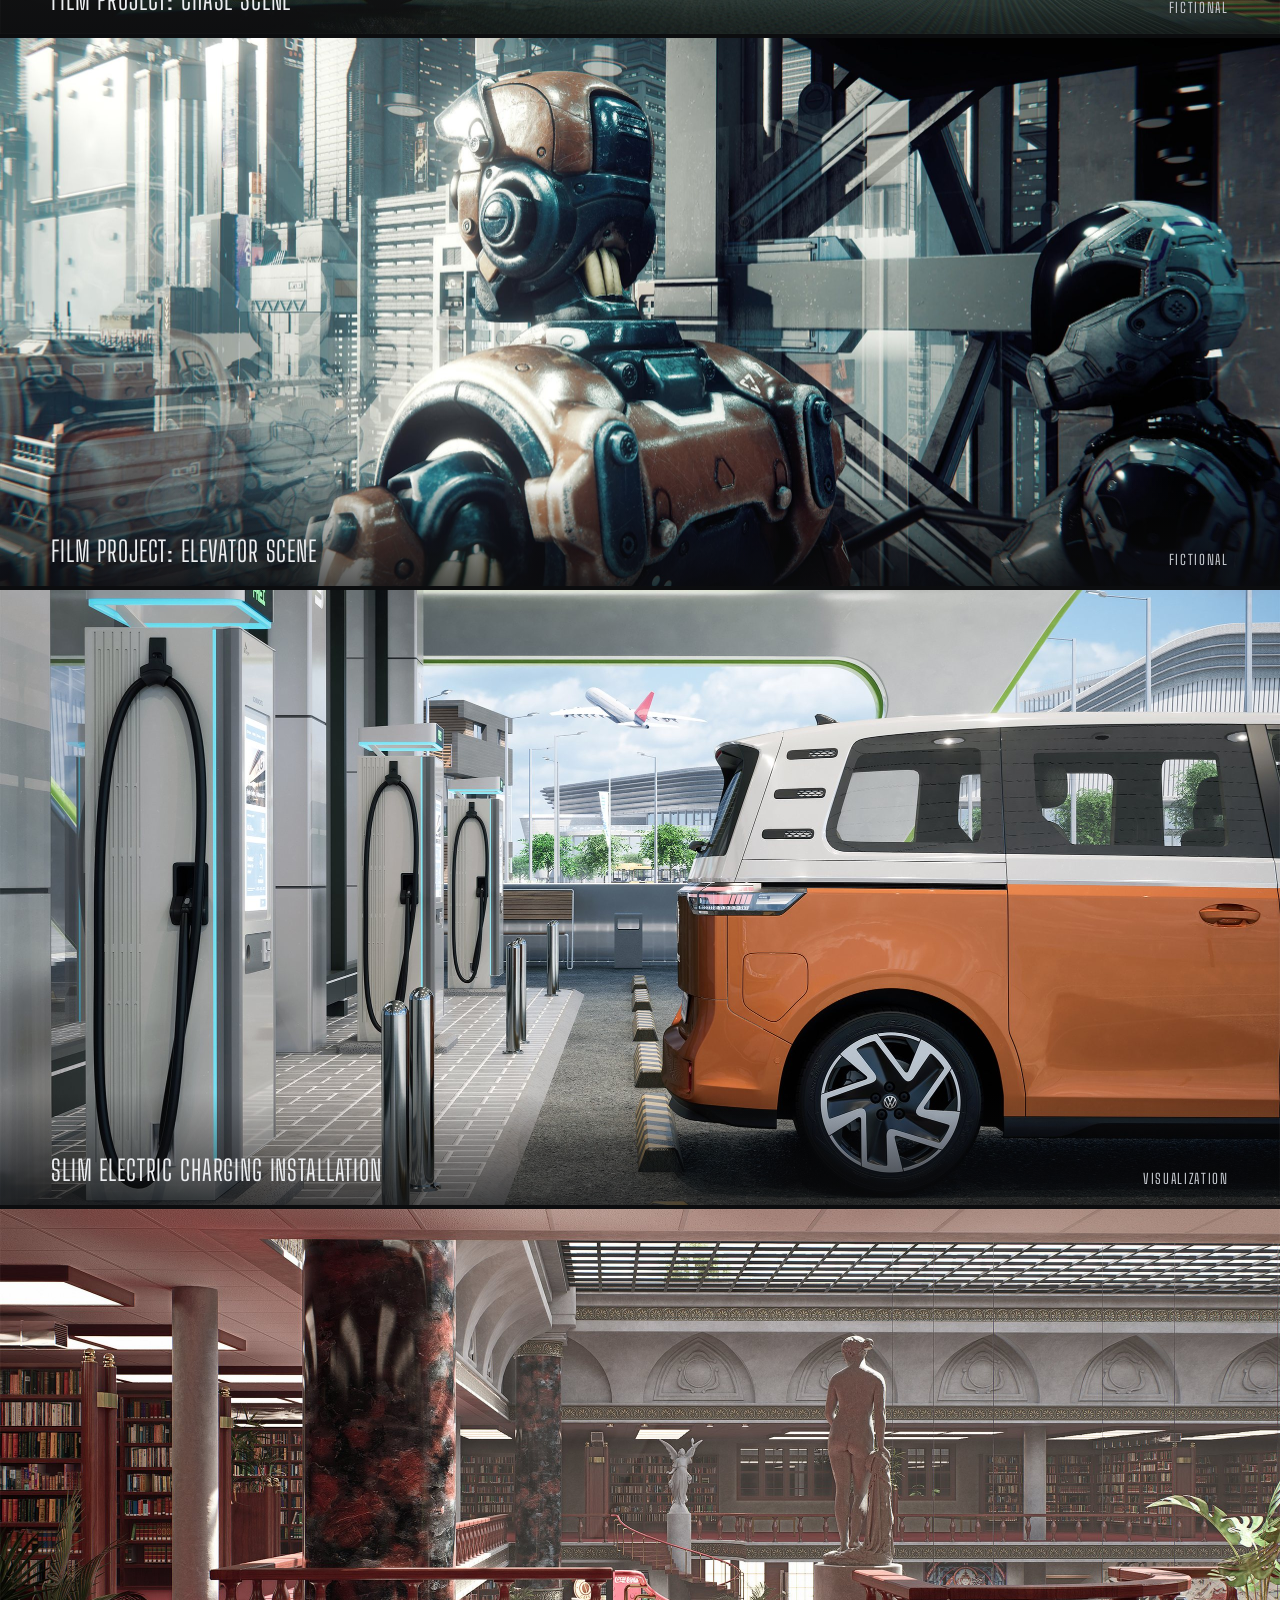
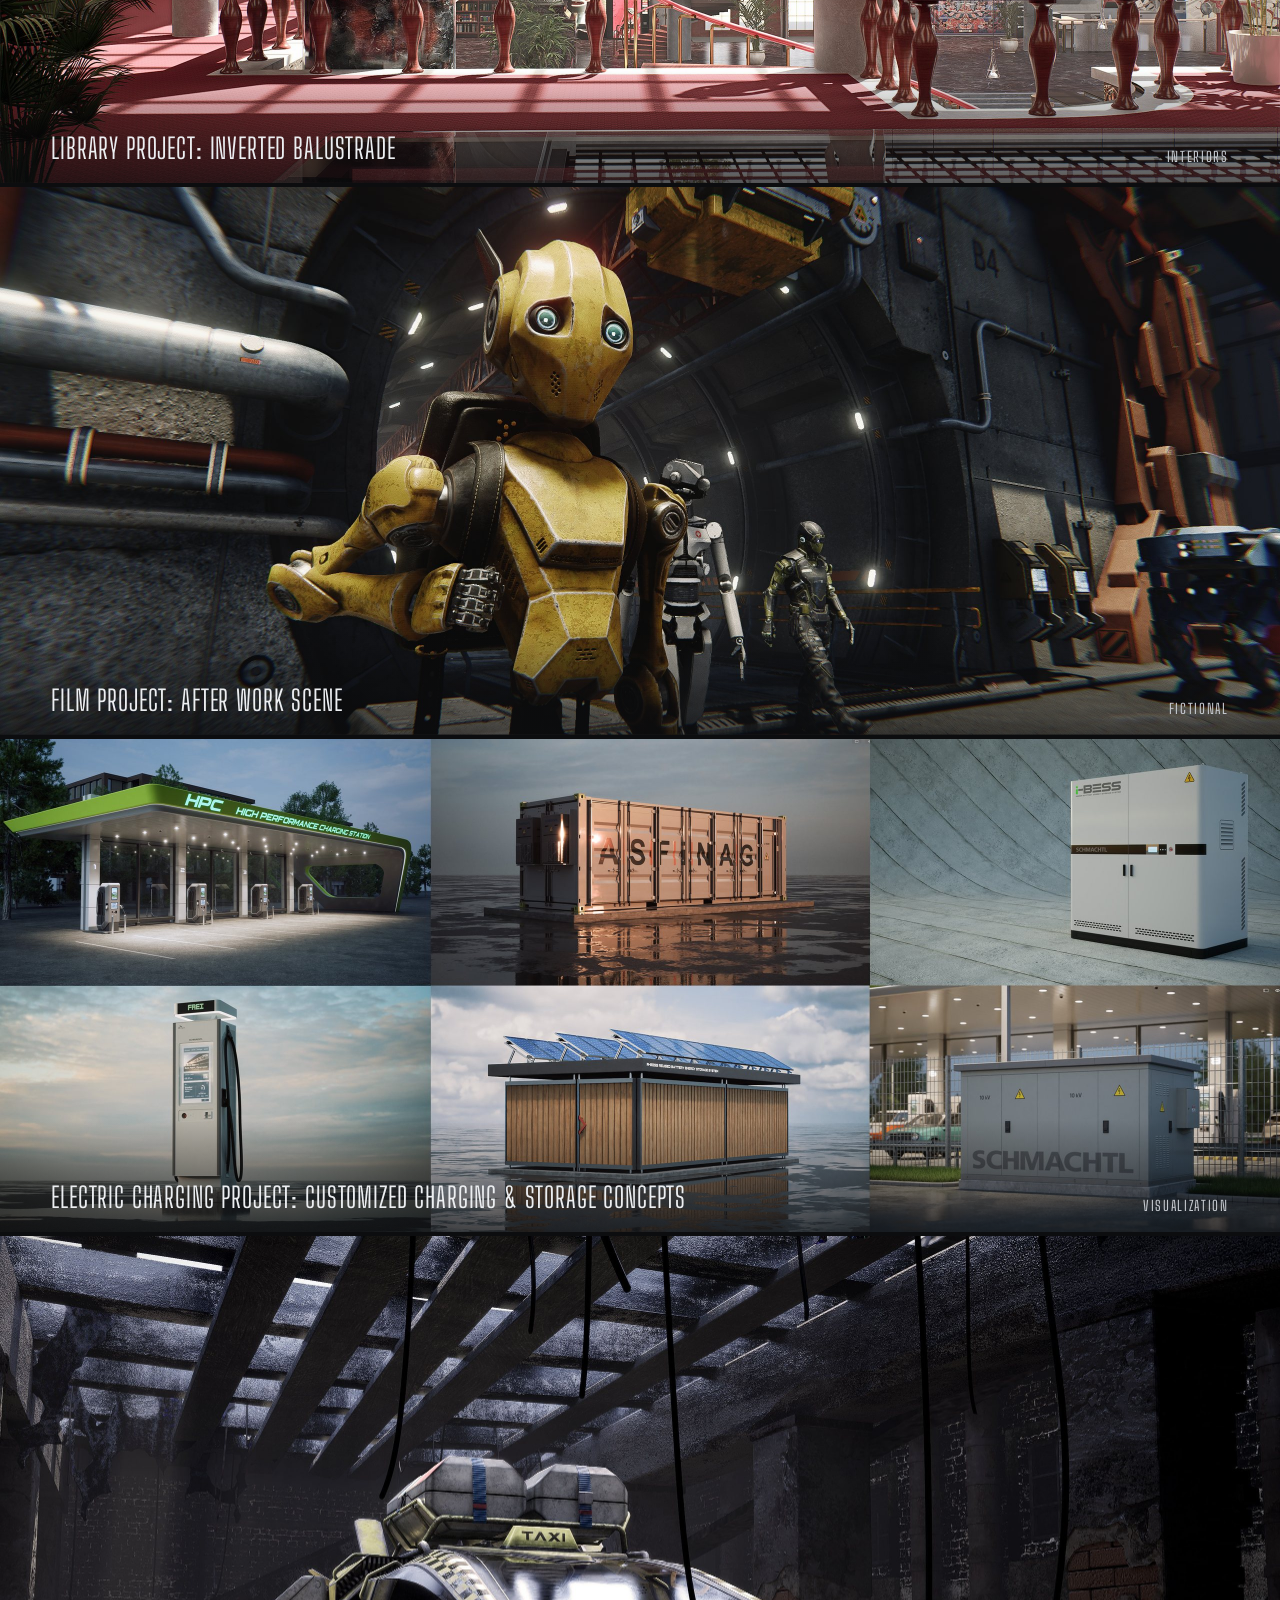
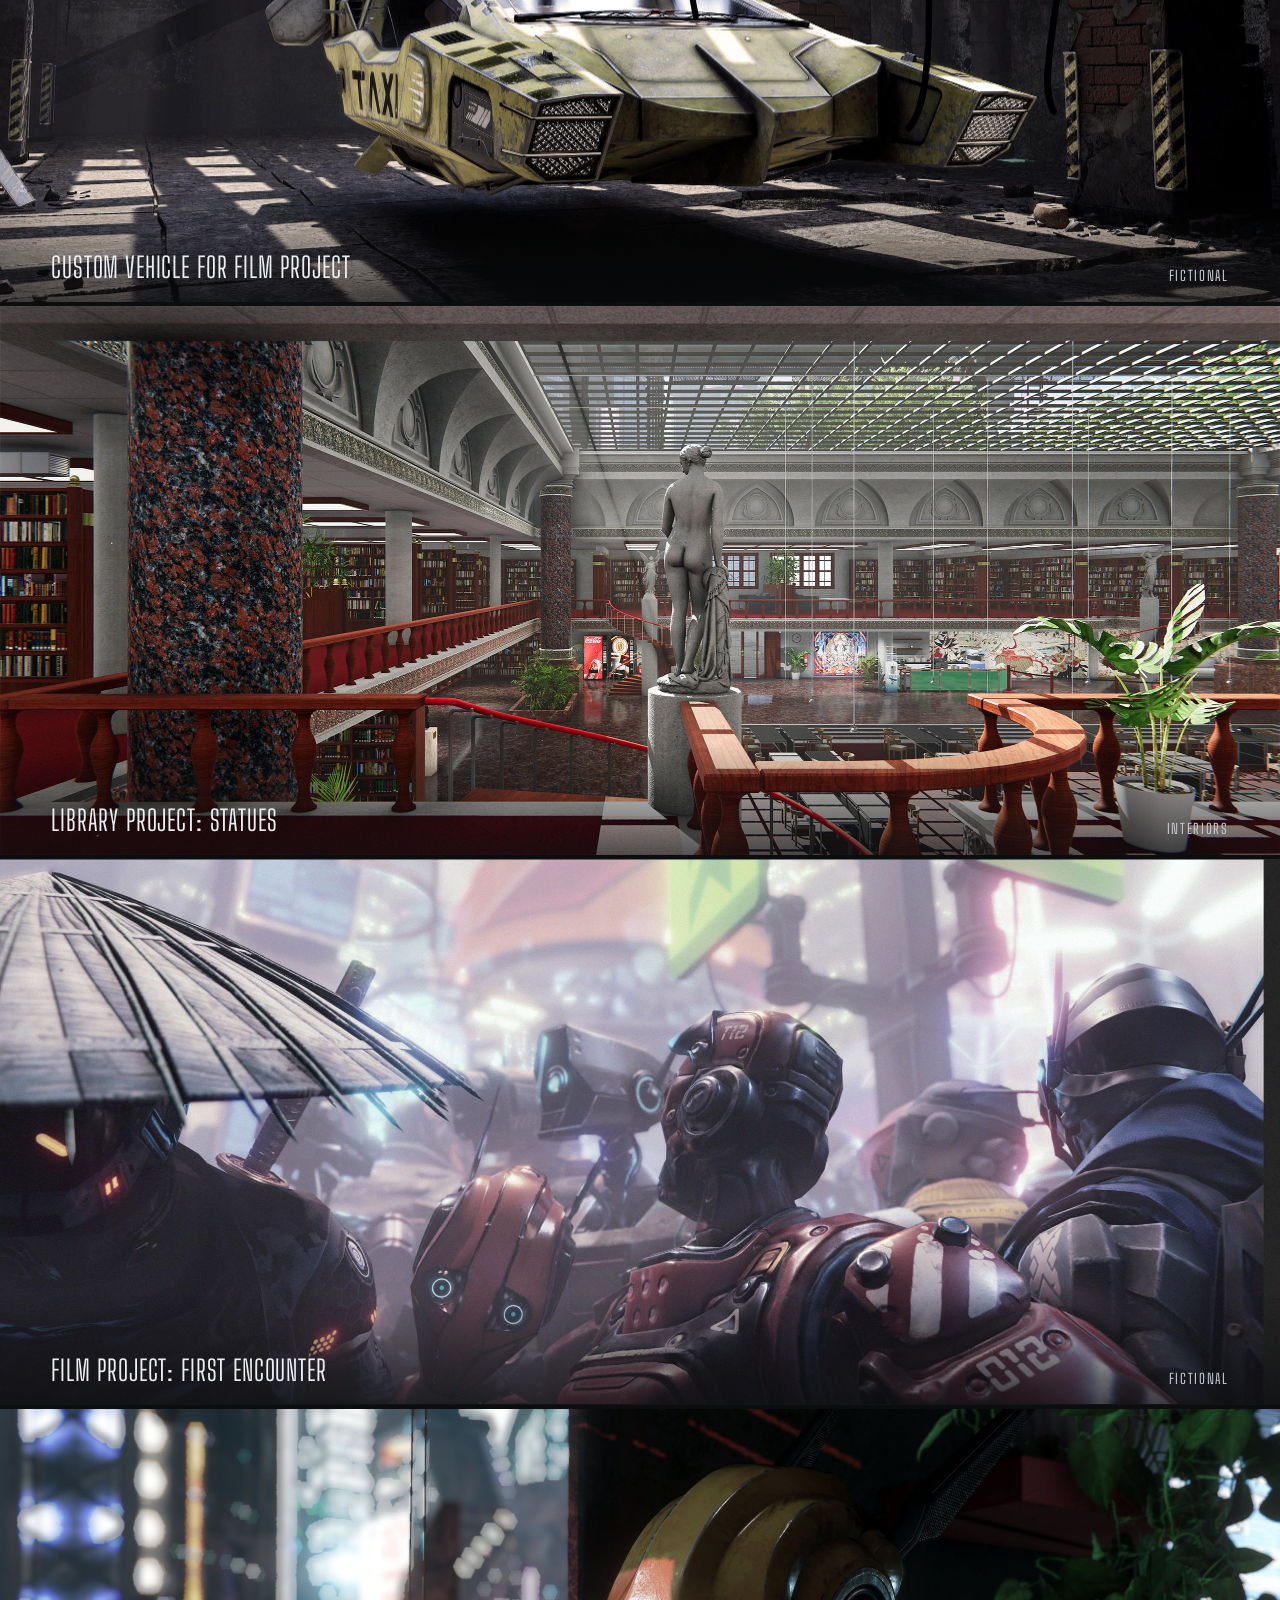
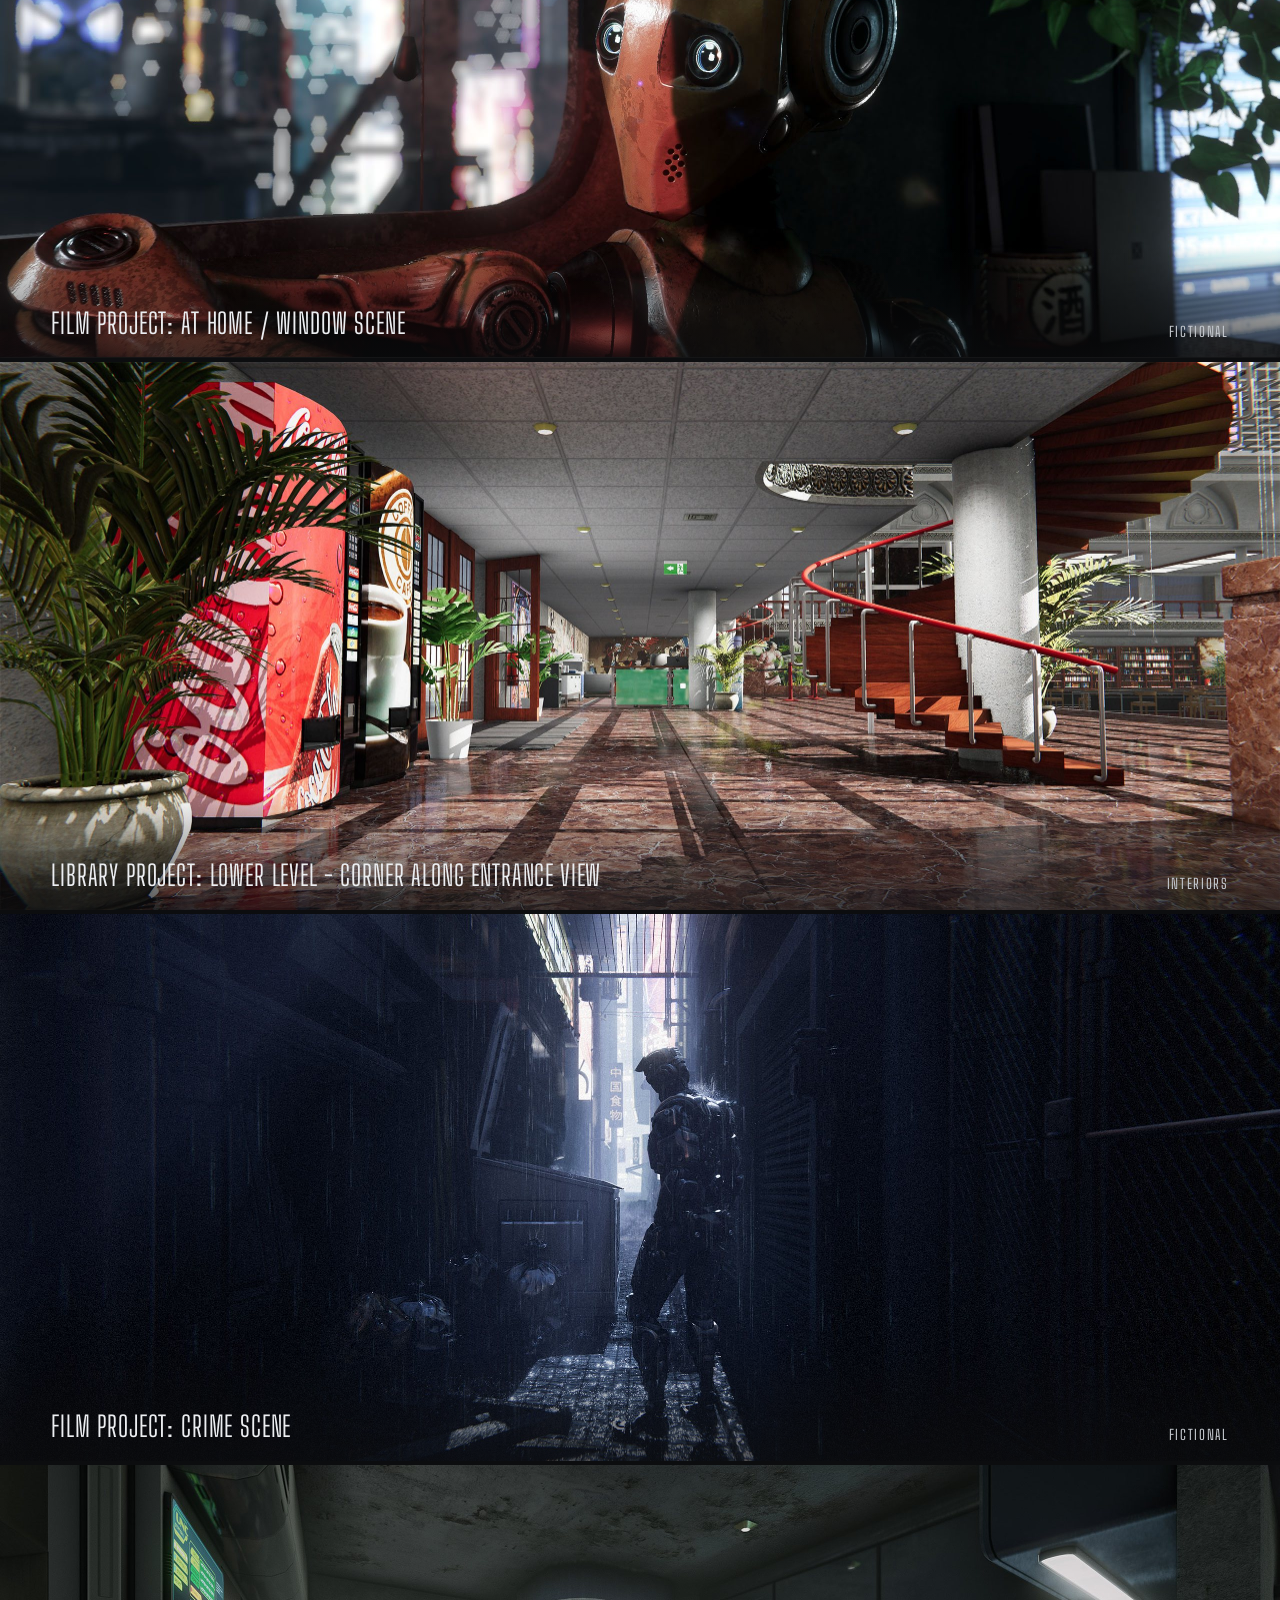
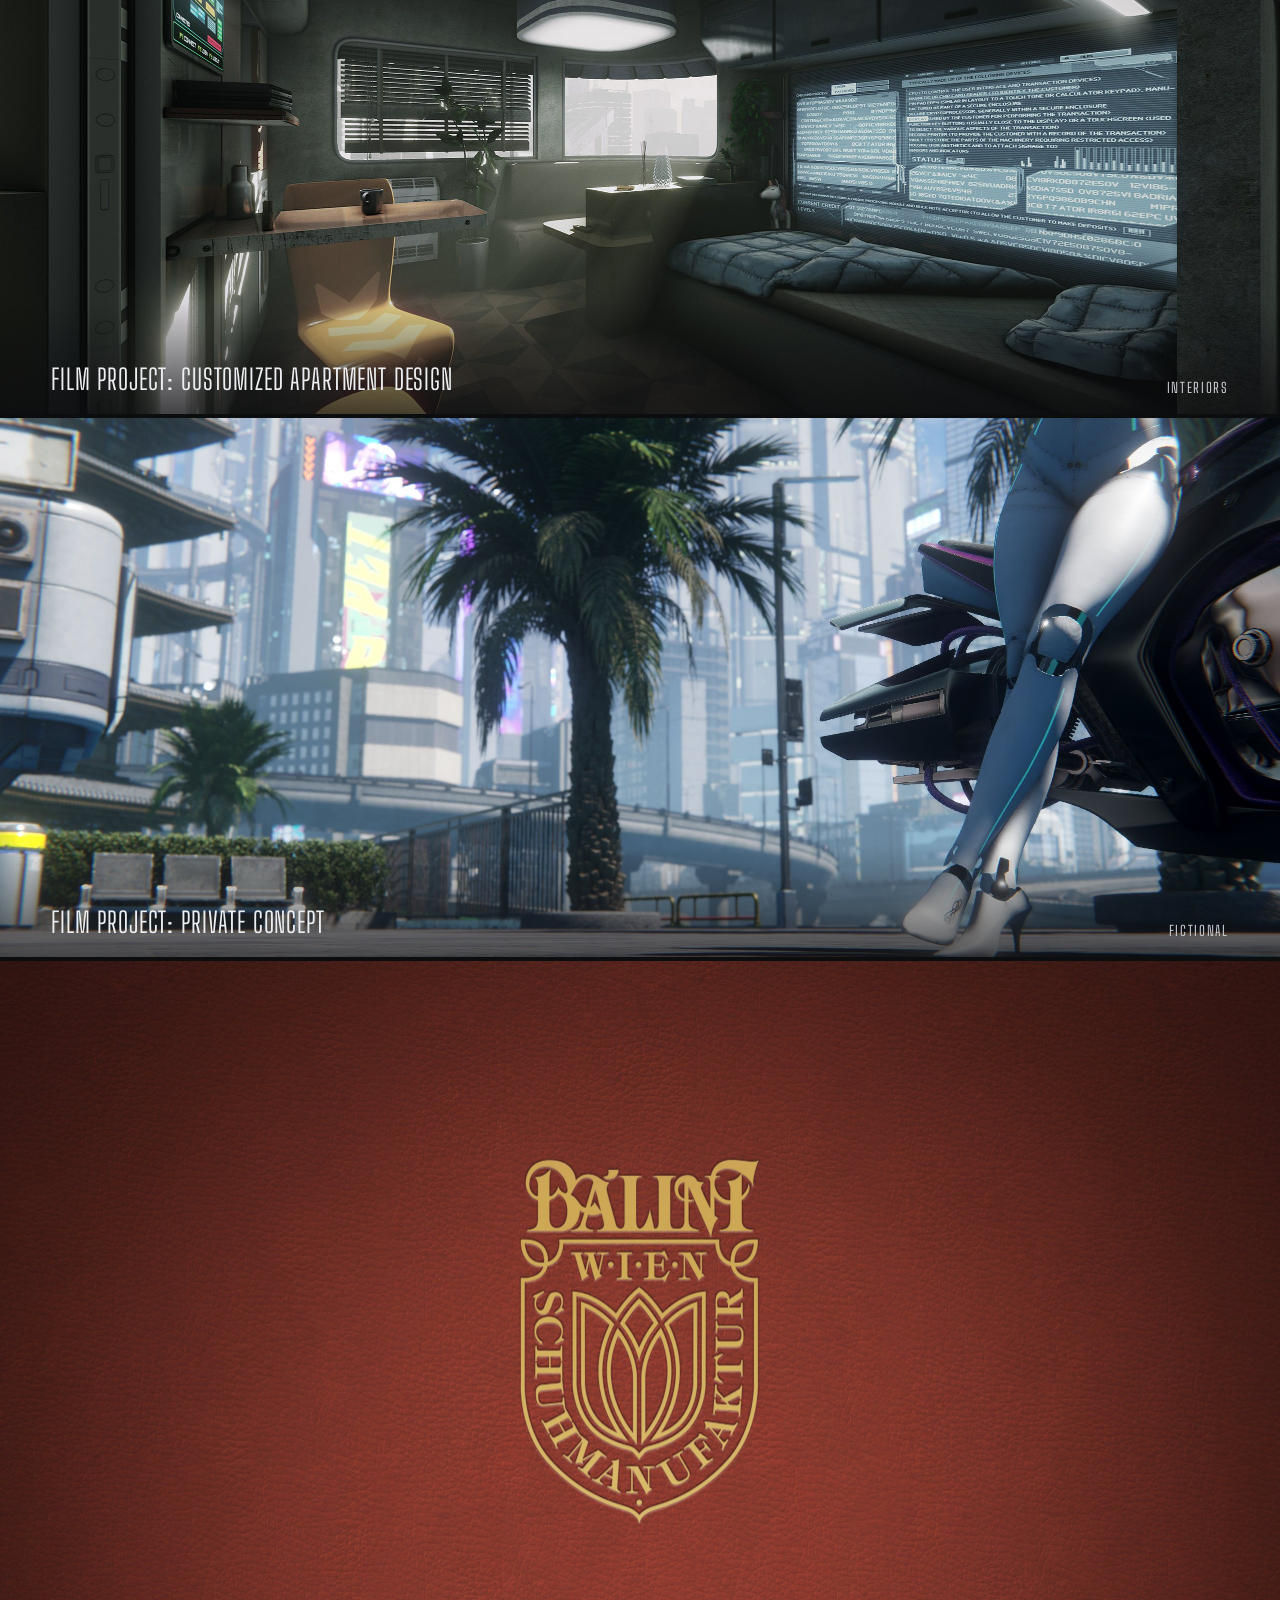
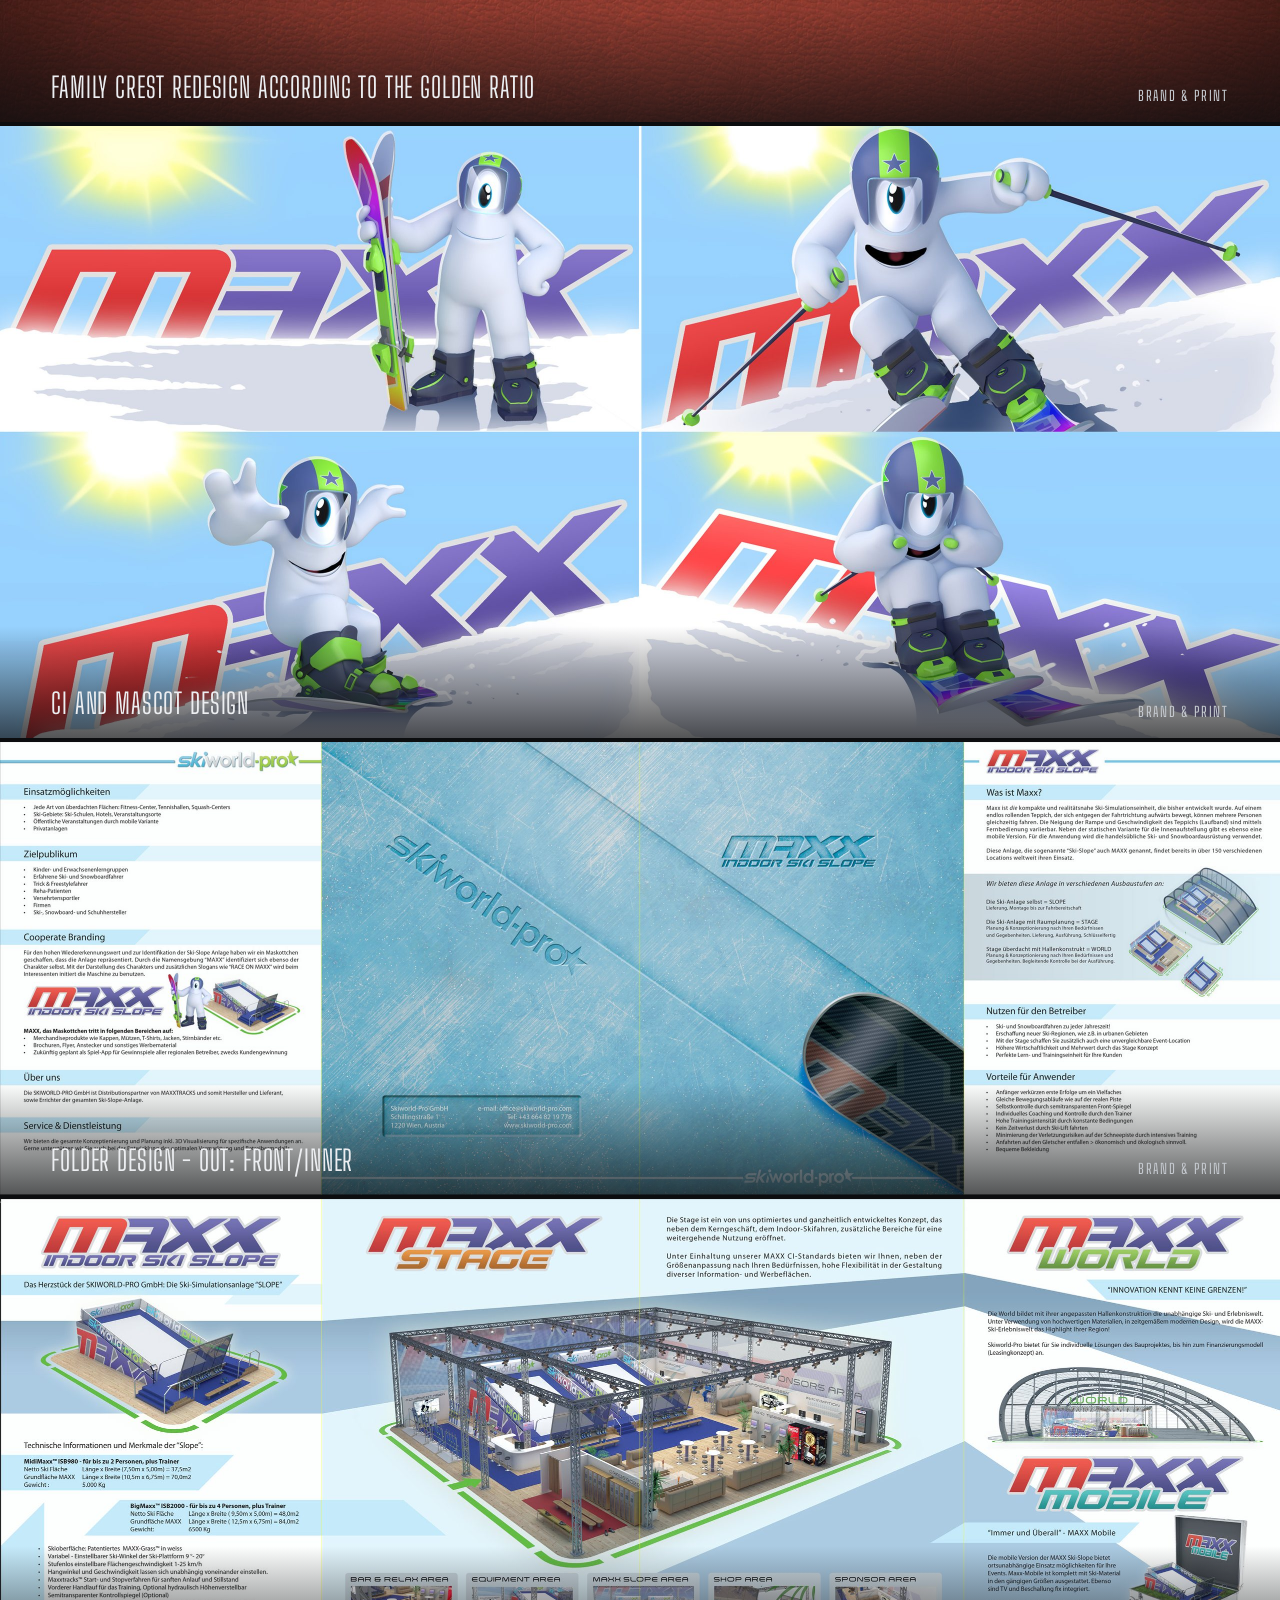
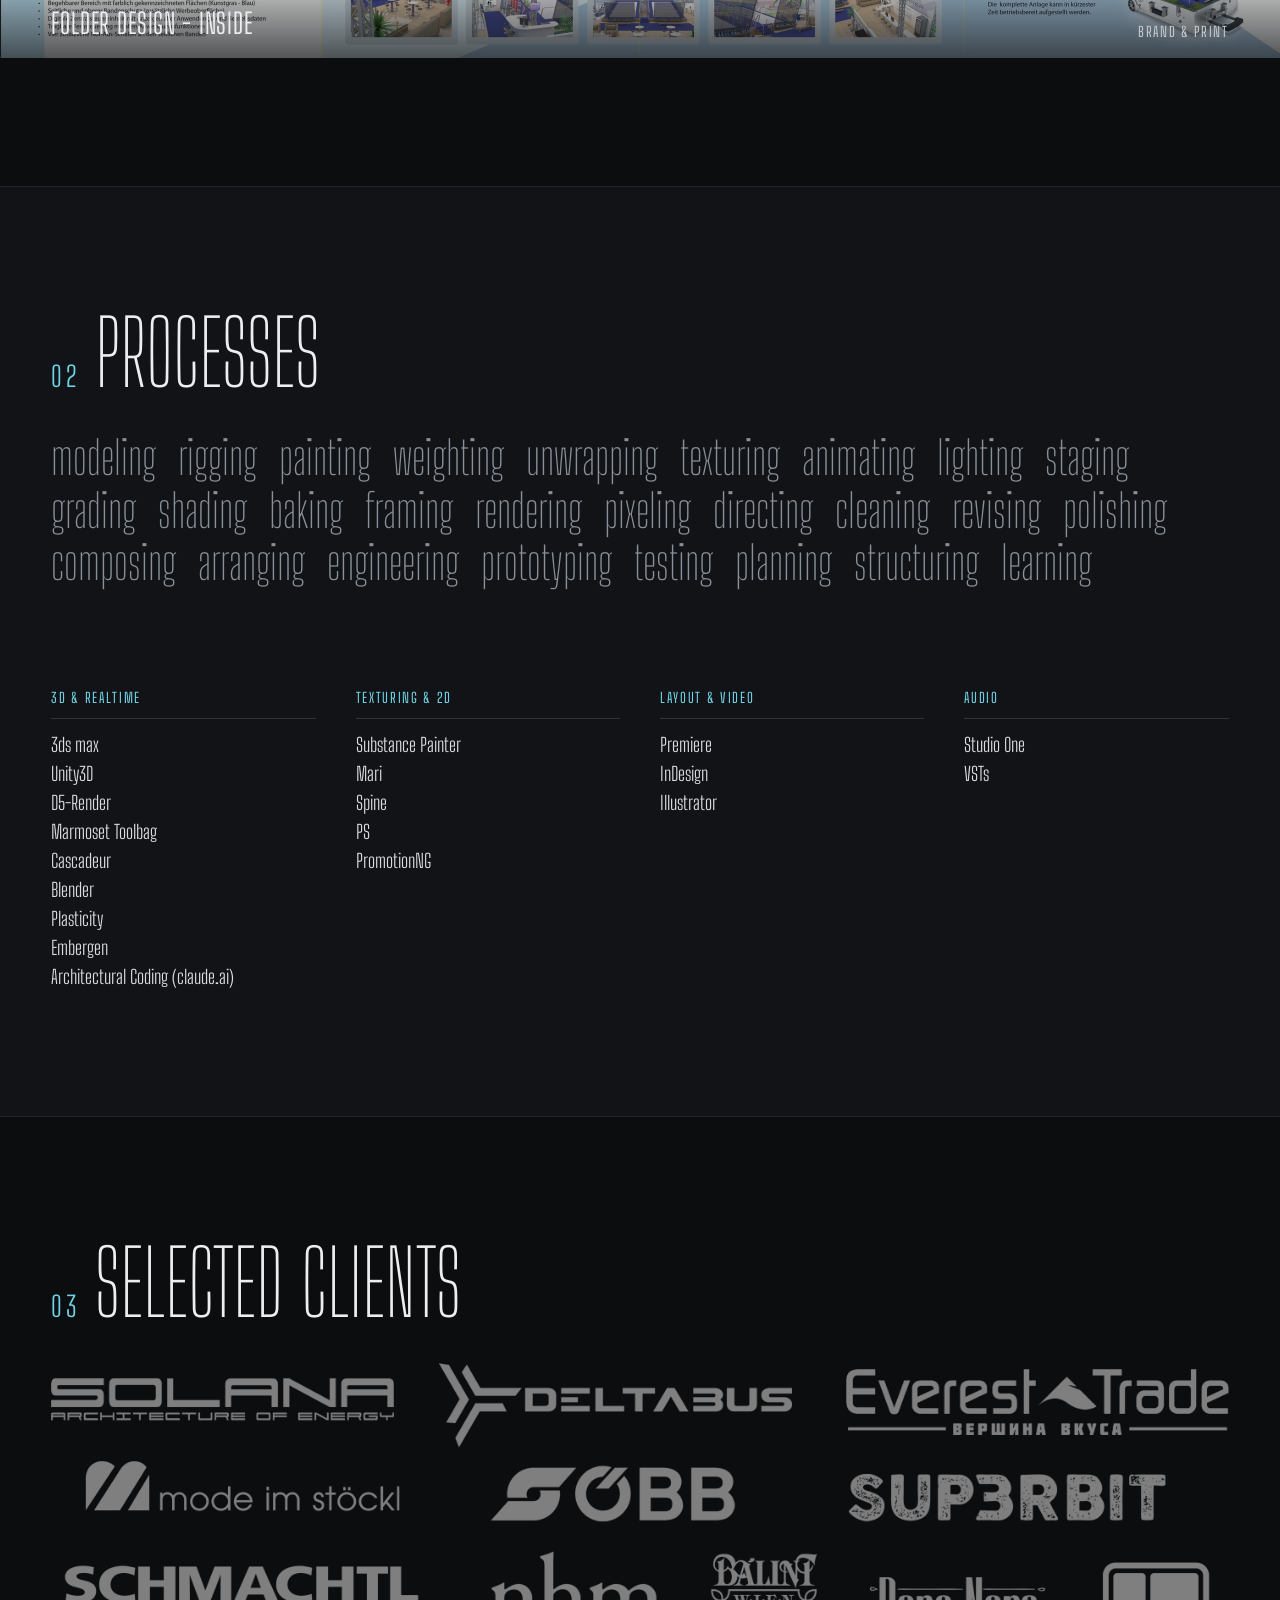
==== commit ad71e0ed: "Ueberschrift CLIENTS -> SELECTED CLIENTS (Menue bleibt Clients) Co-Authored-By: Claude Opus 5.5 <nor" ====
--- a/index.html
+++ b/index.html
@@ -64,7 +64,7 @@
   </section>
 
   <section id="clients" class="section pad">
-    <div class="heading"><span class="heading__num">03</span><h2>CLIENTS</h2></div>
+    <div class="heading"><span class="heading__num">03</span><h2>SELECTED CLIENTS</h2></div>
     <img class="clients" src="assets/img/Firmenteppich.png" alt="clients">
   </section>
 
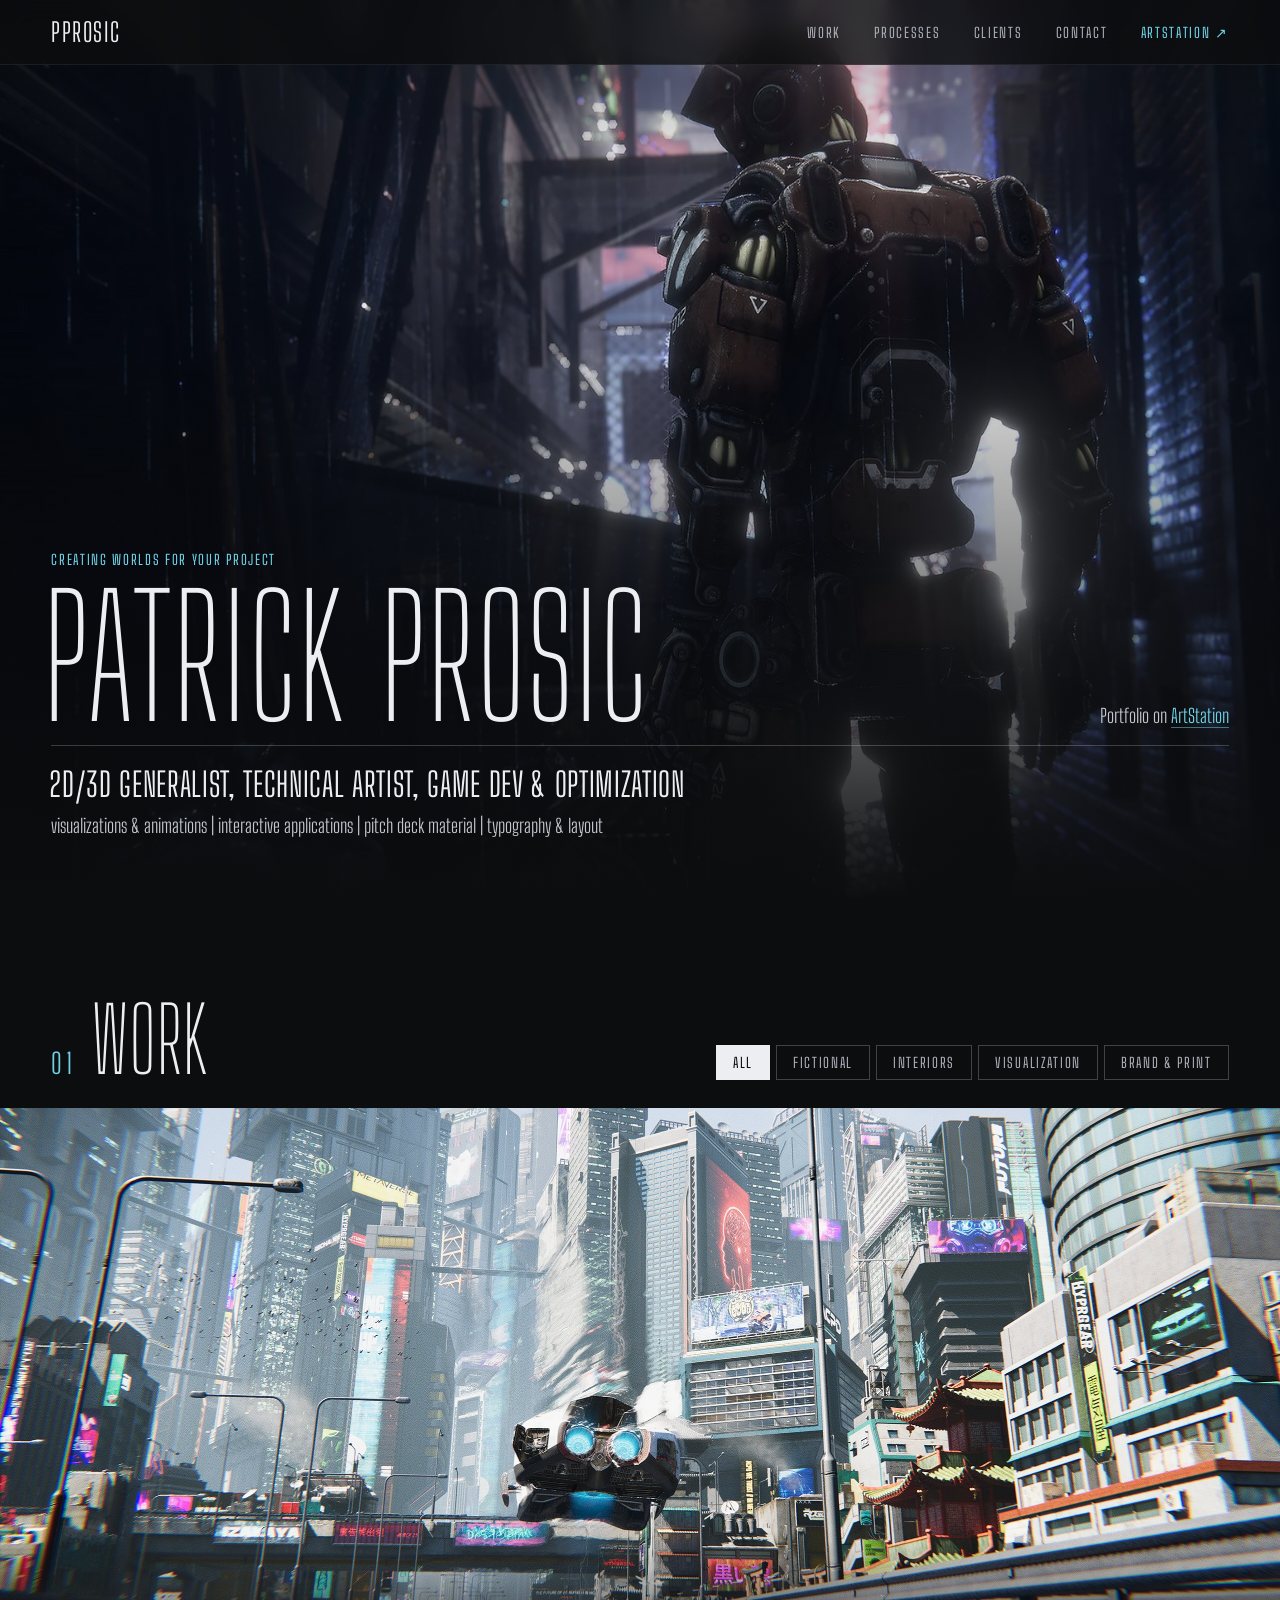
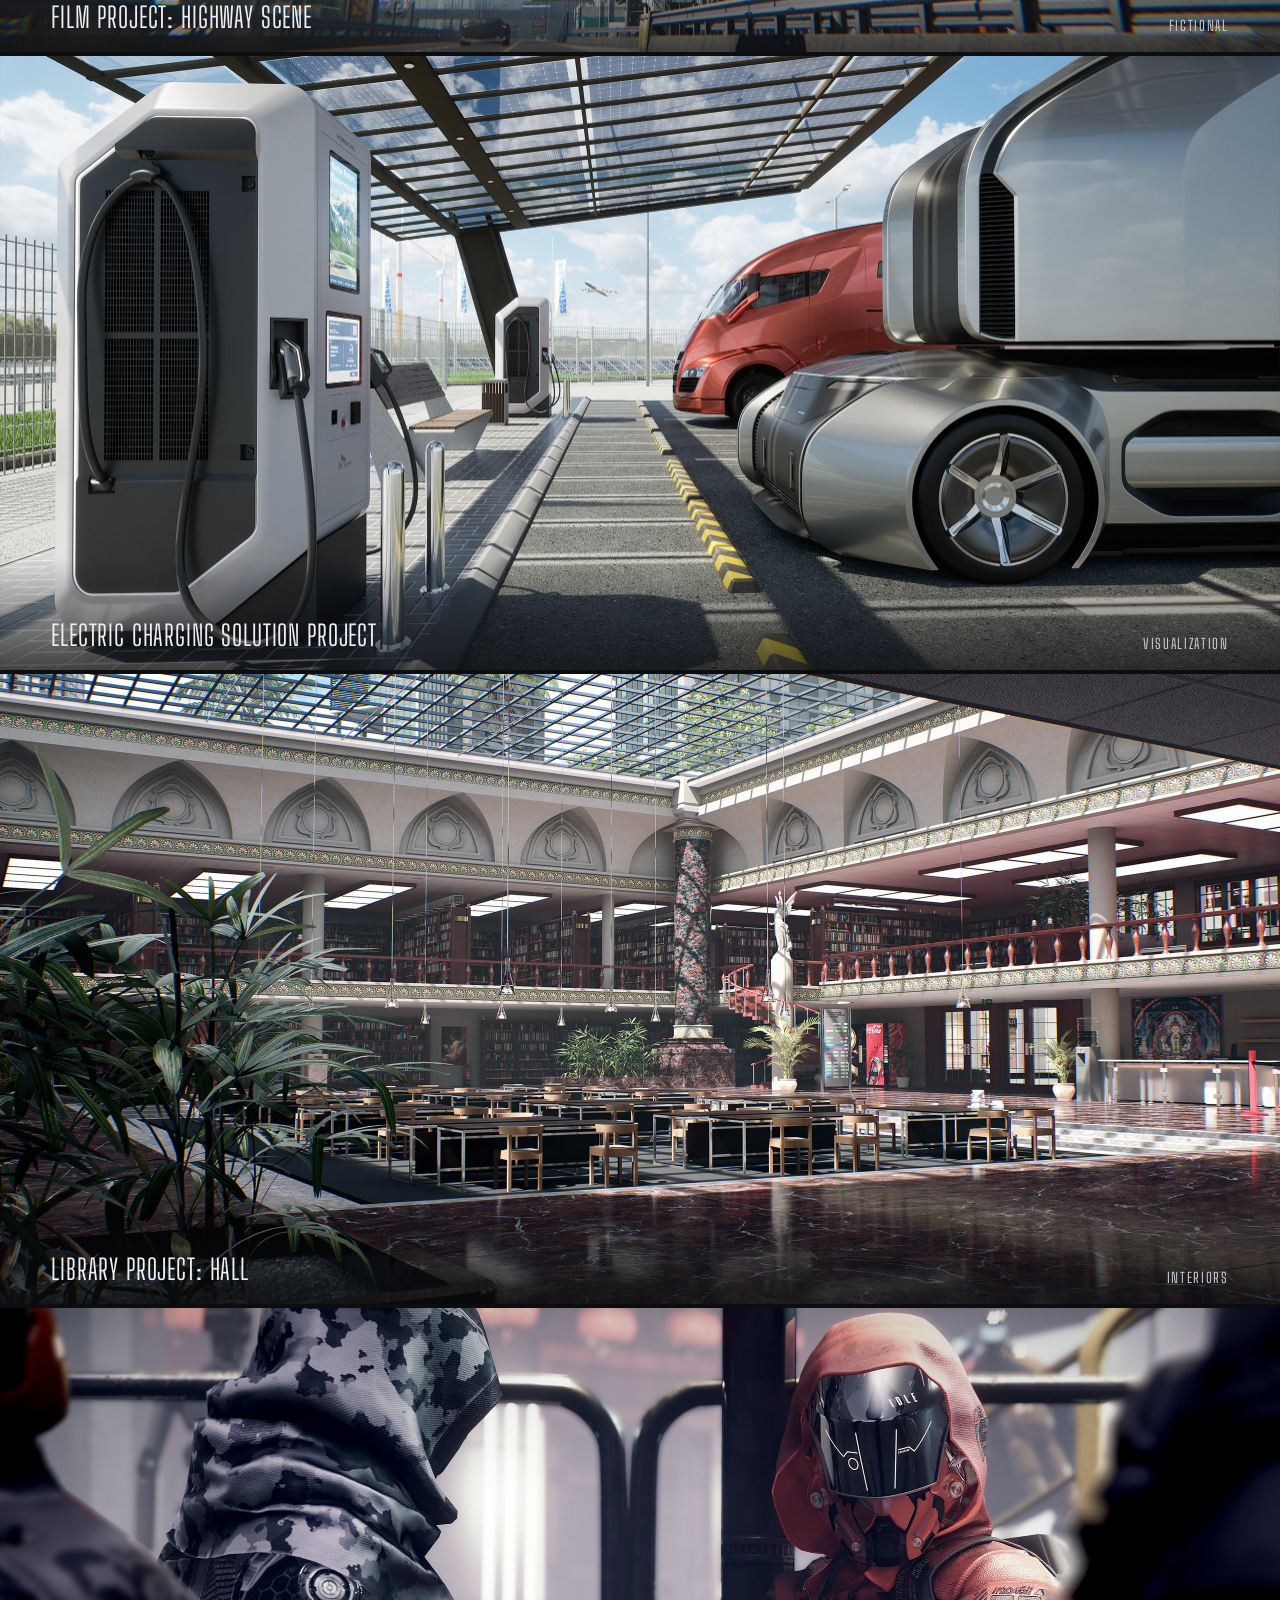
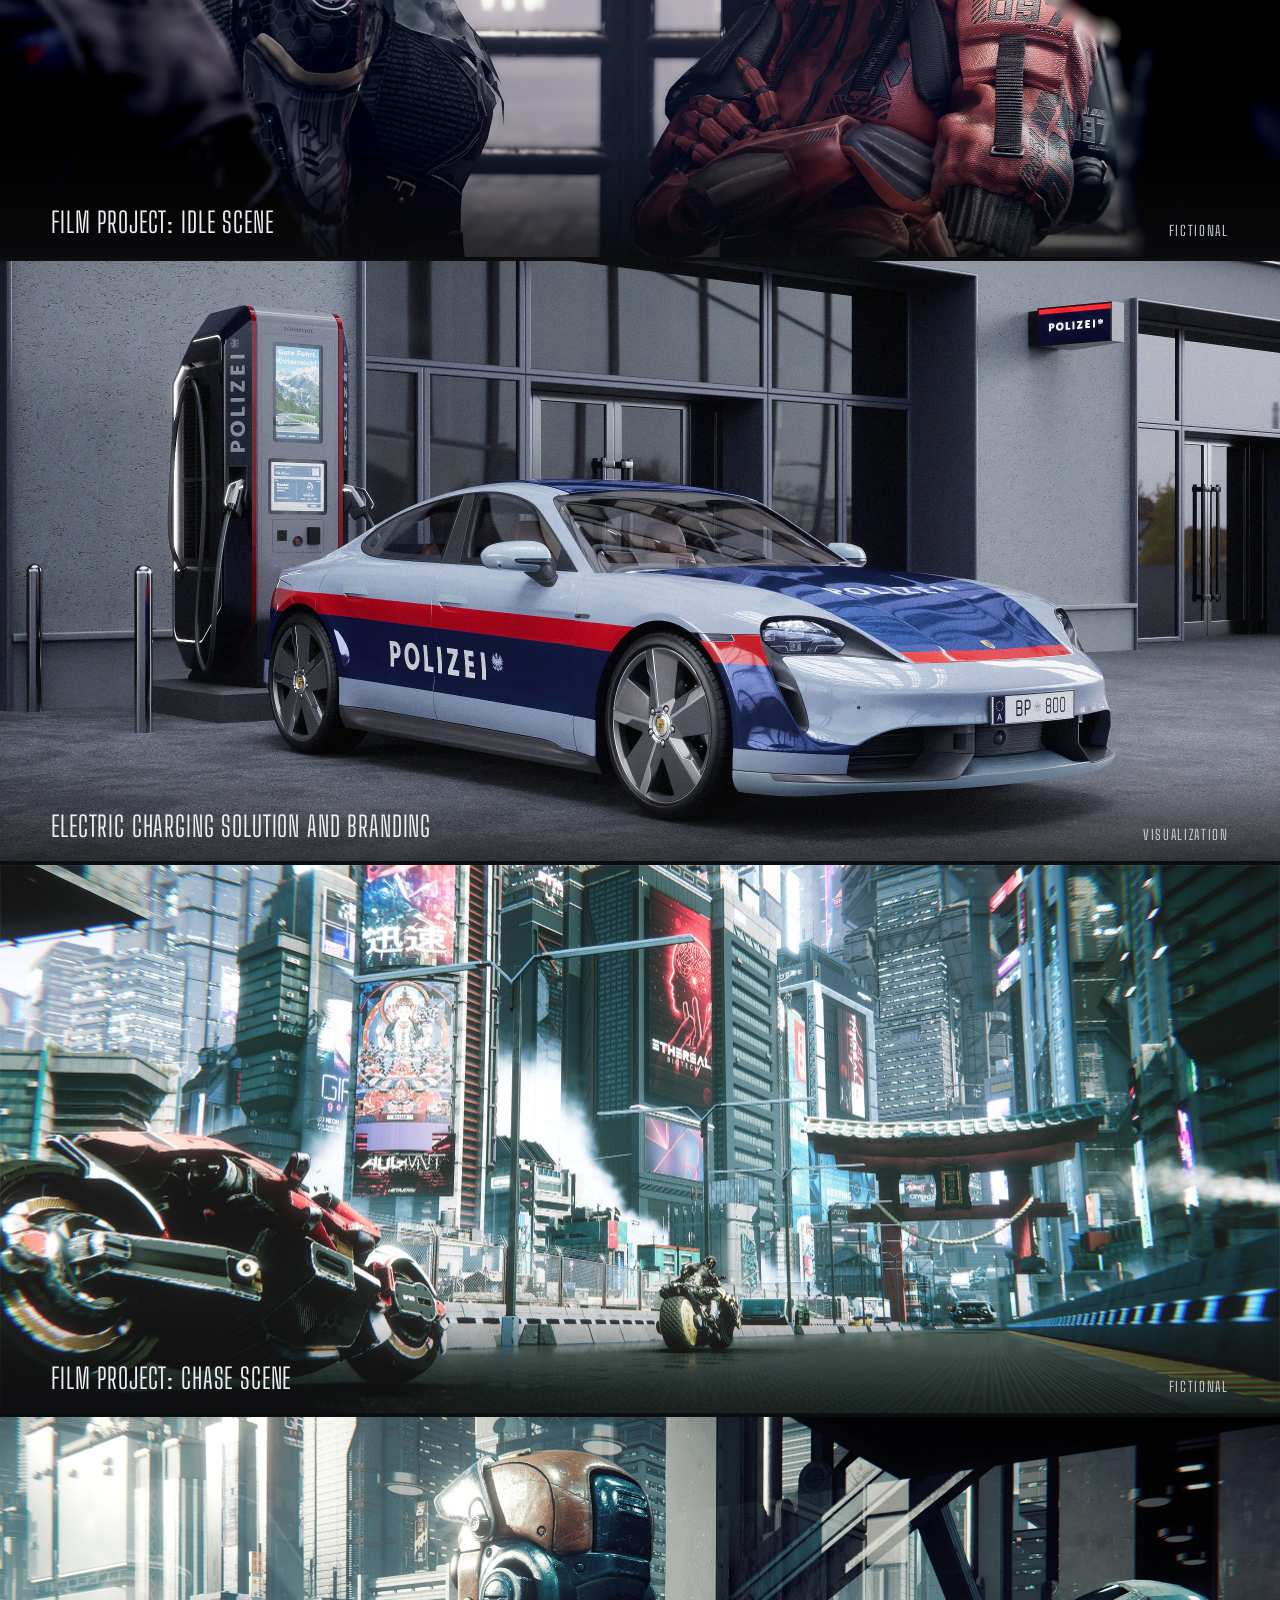
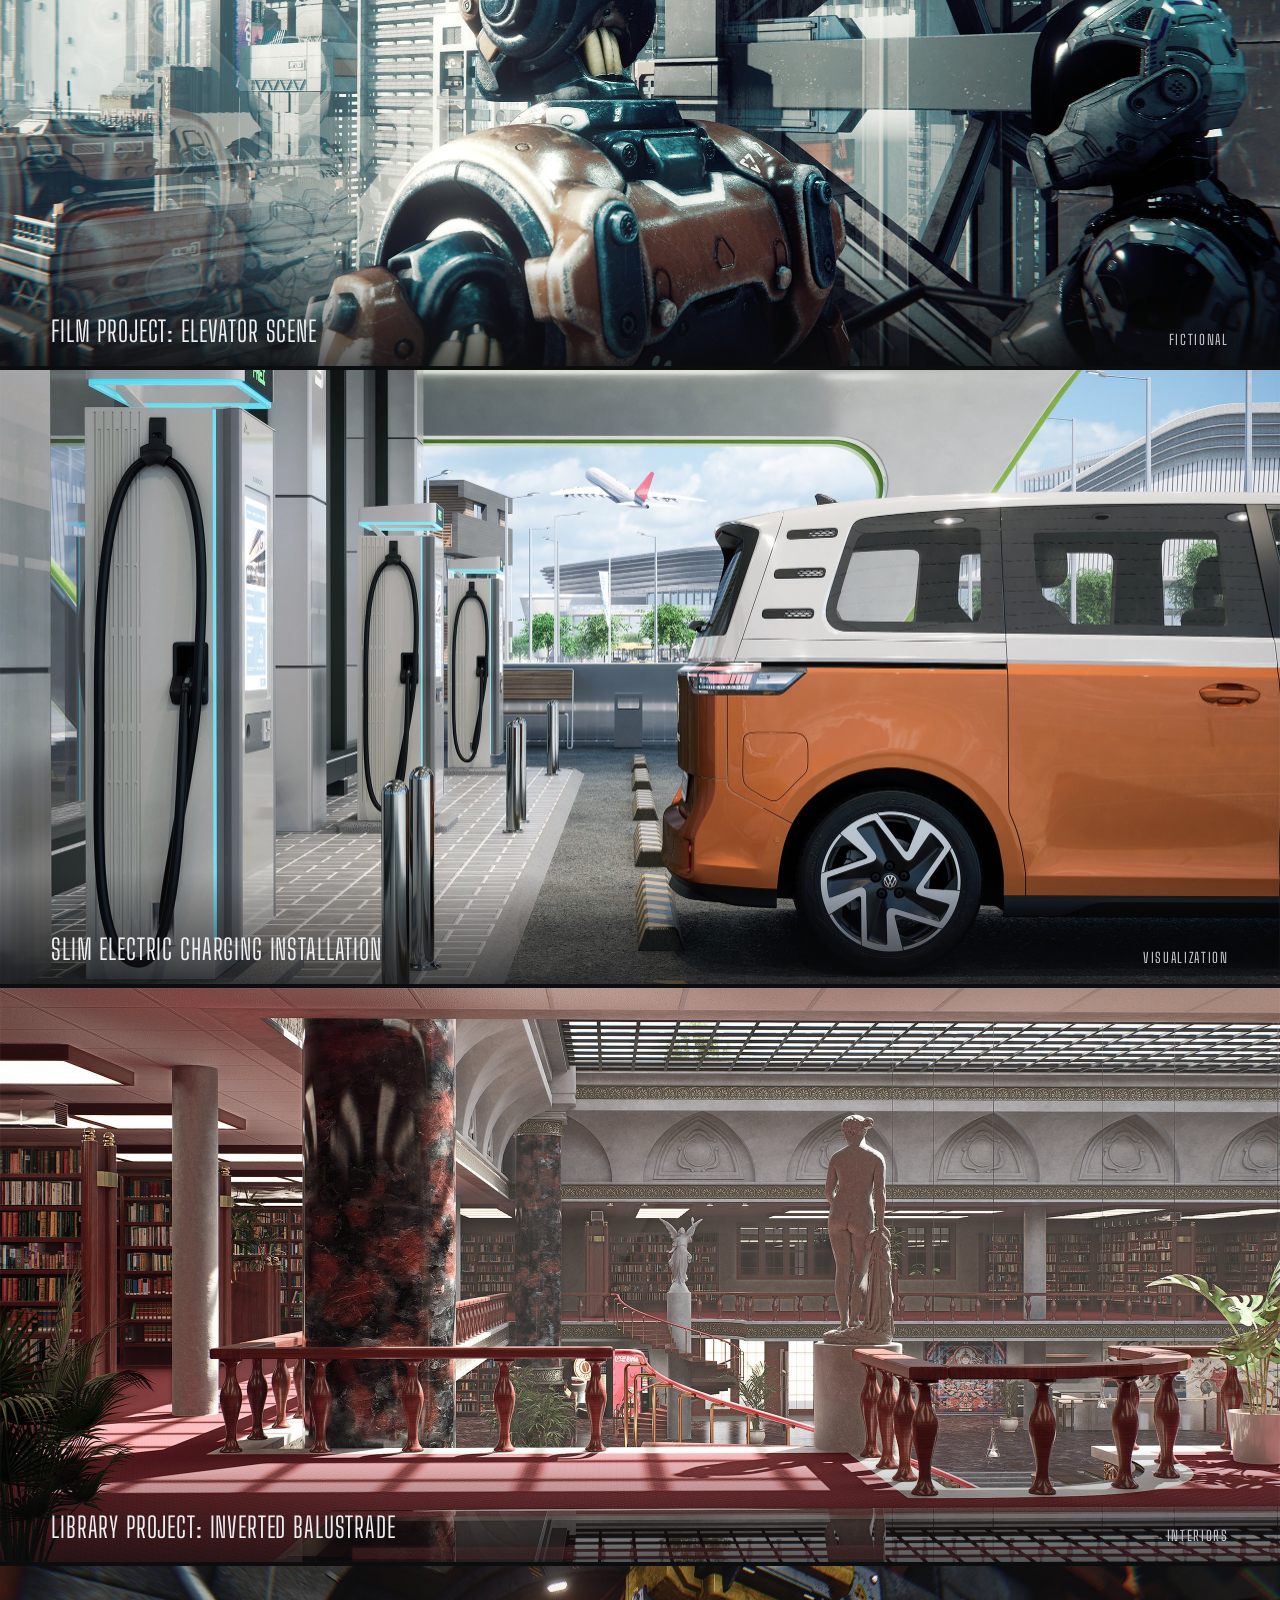
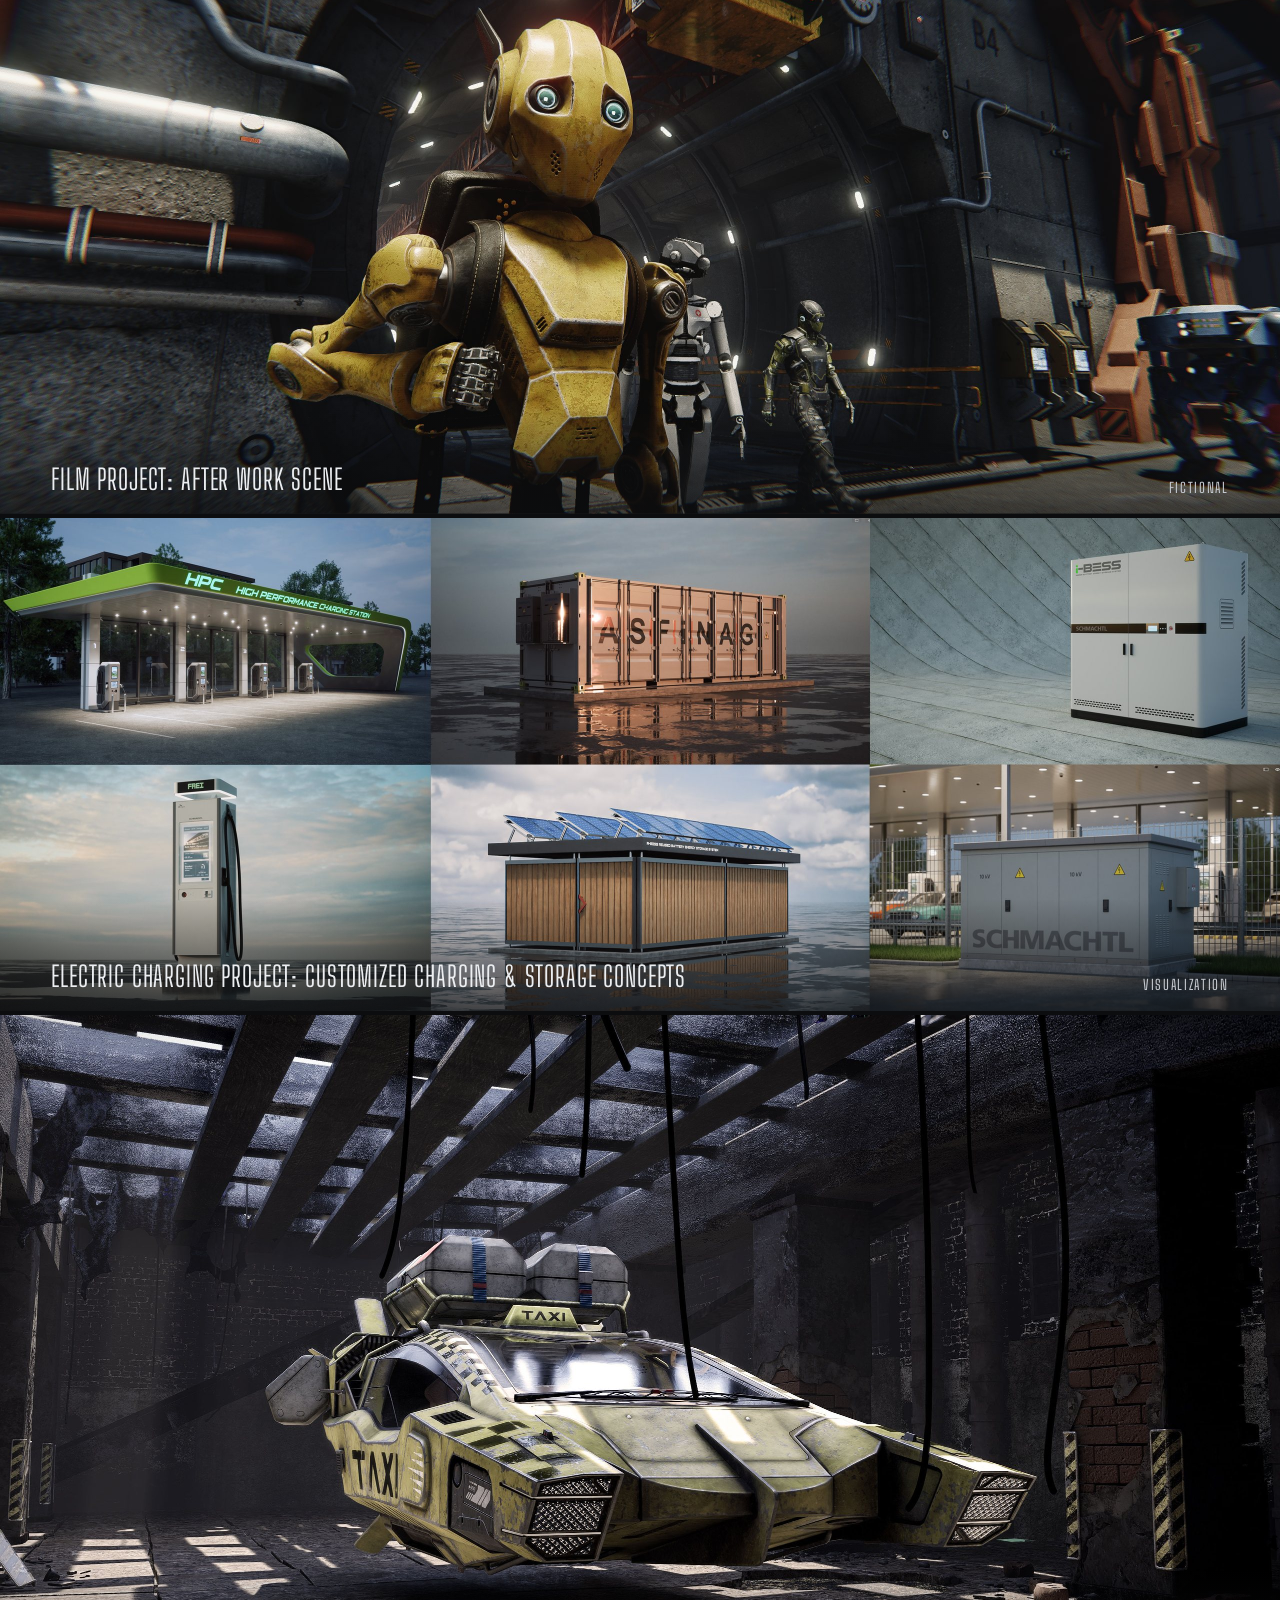
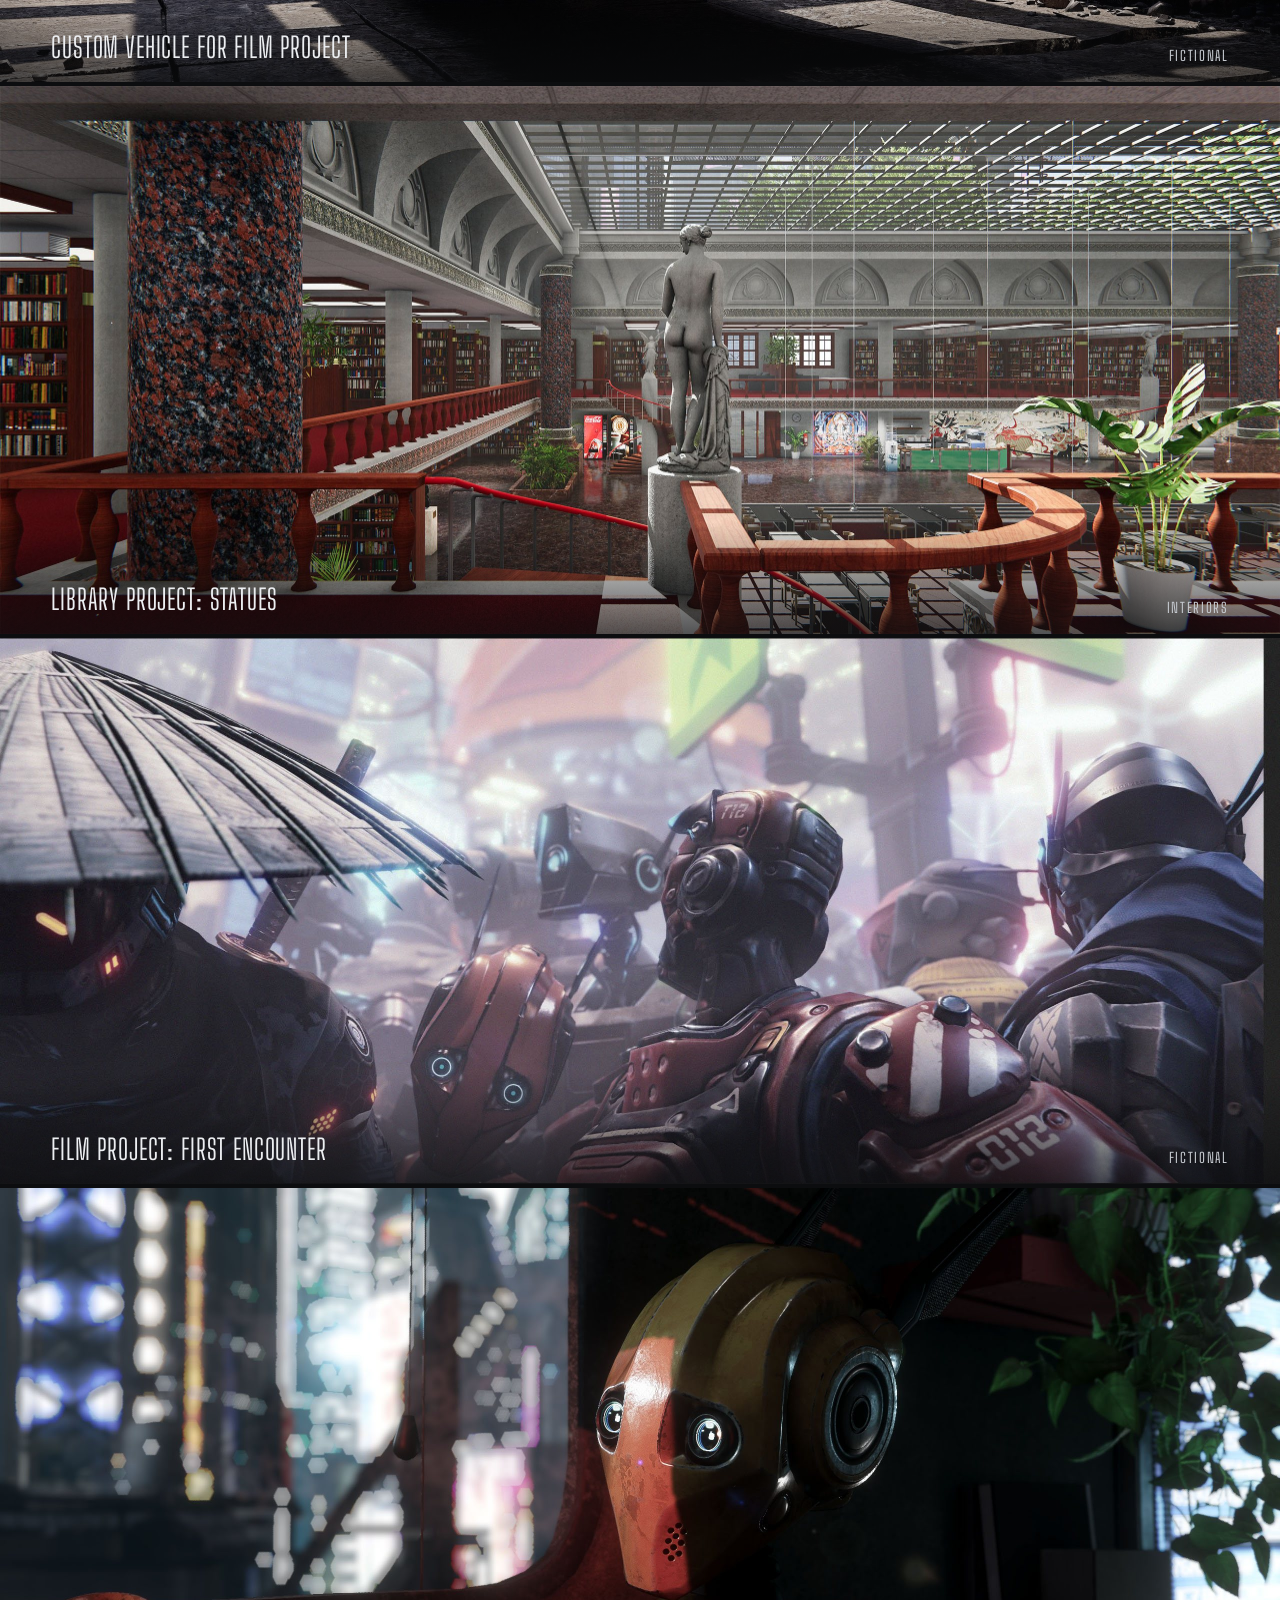
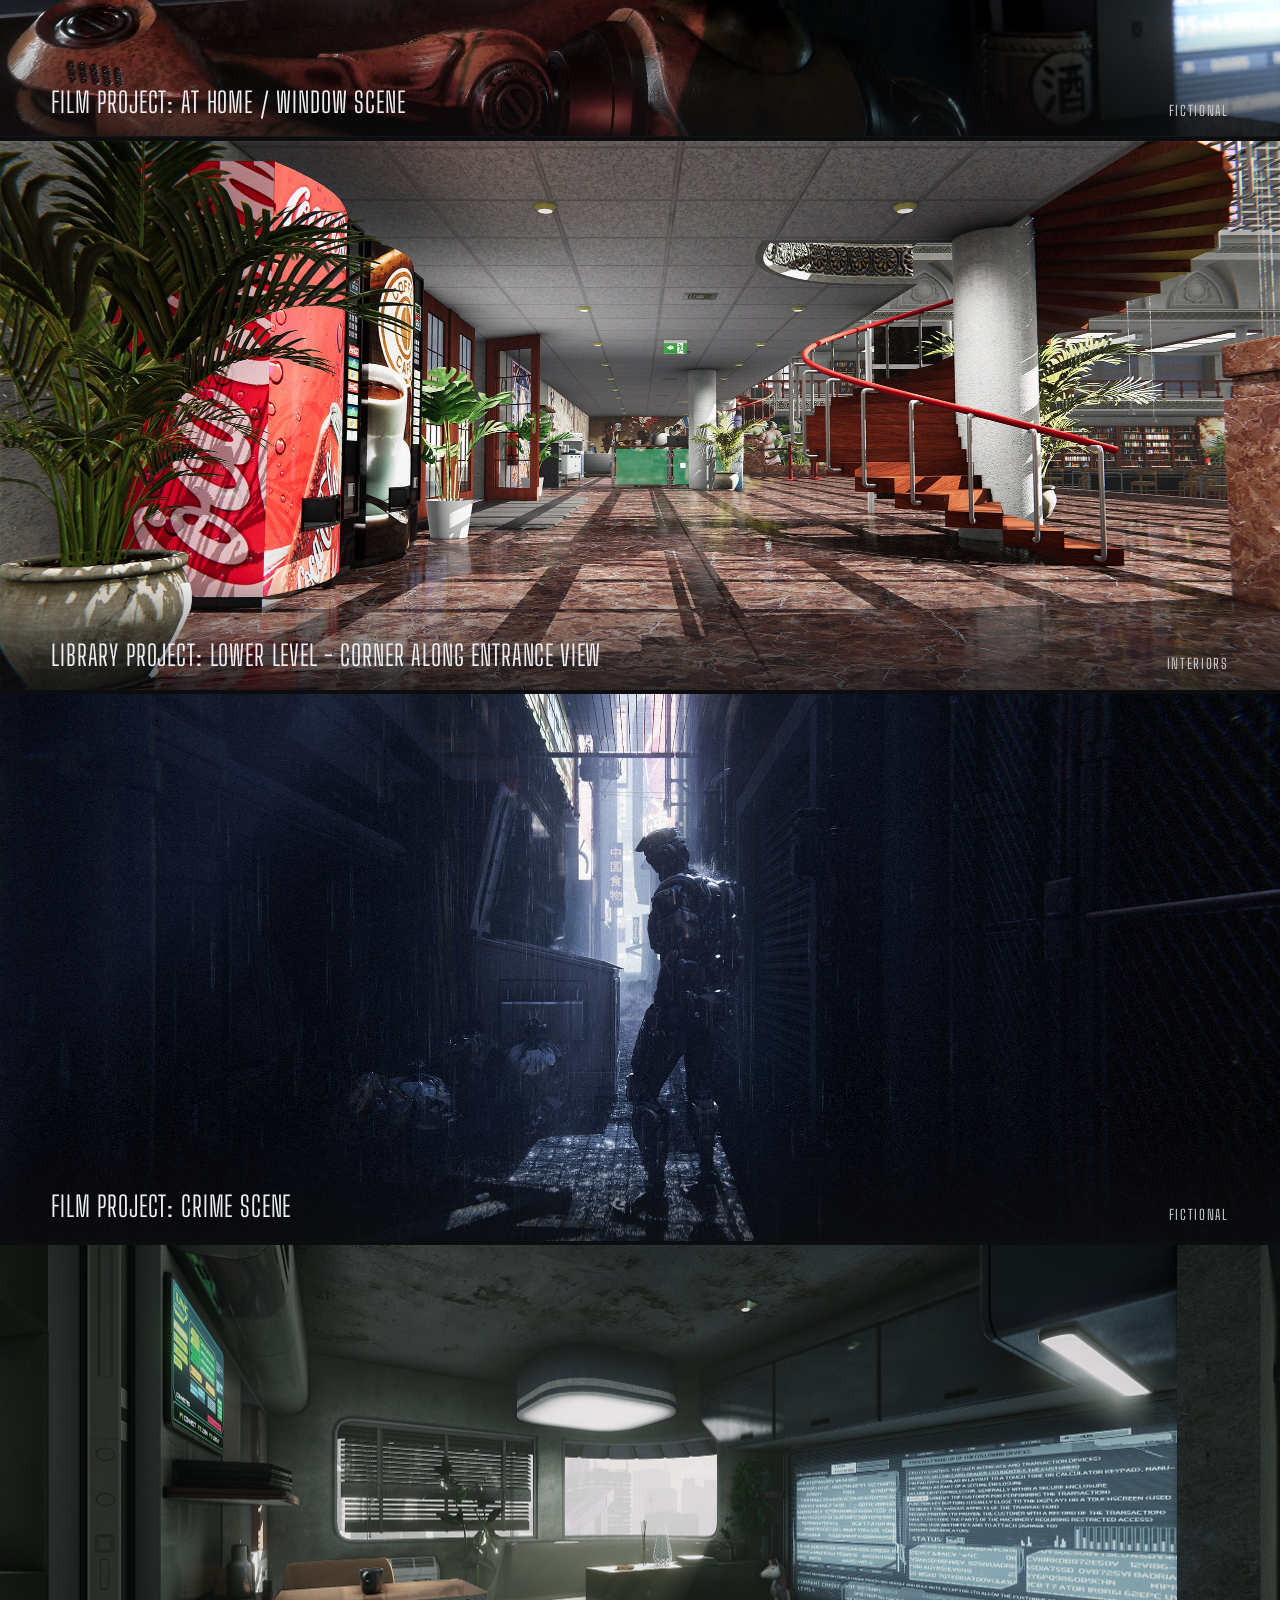
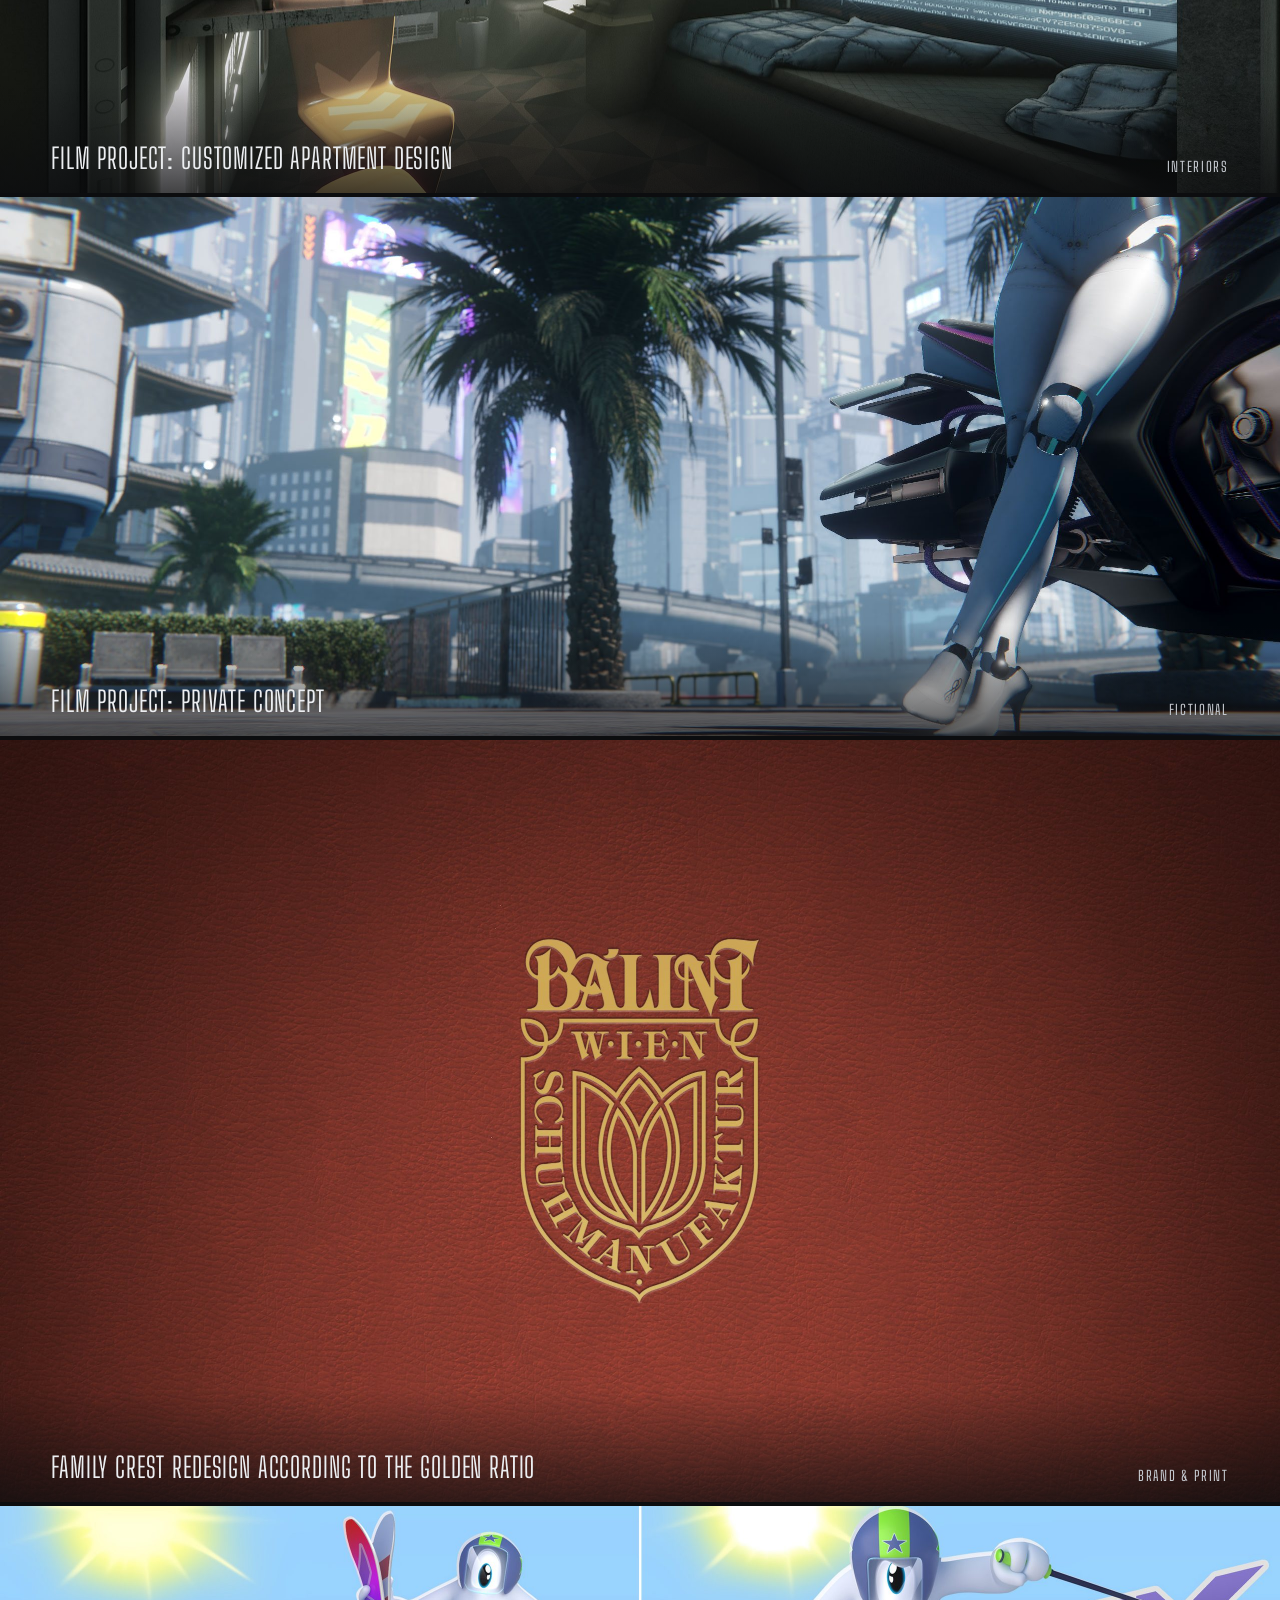
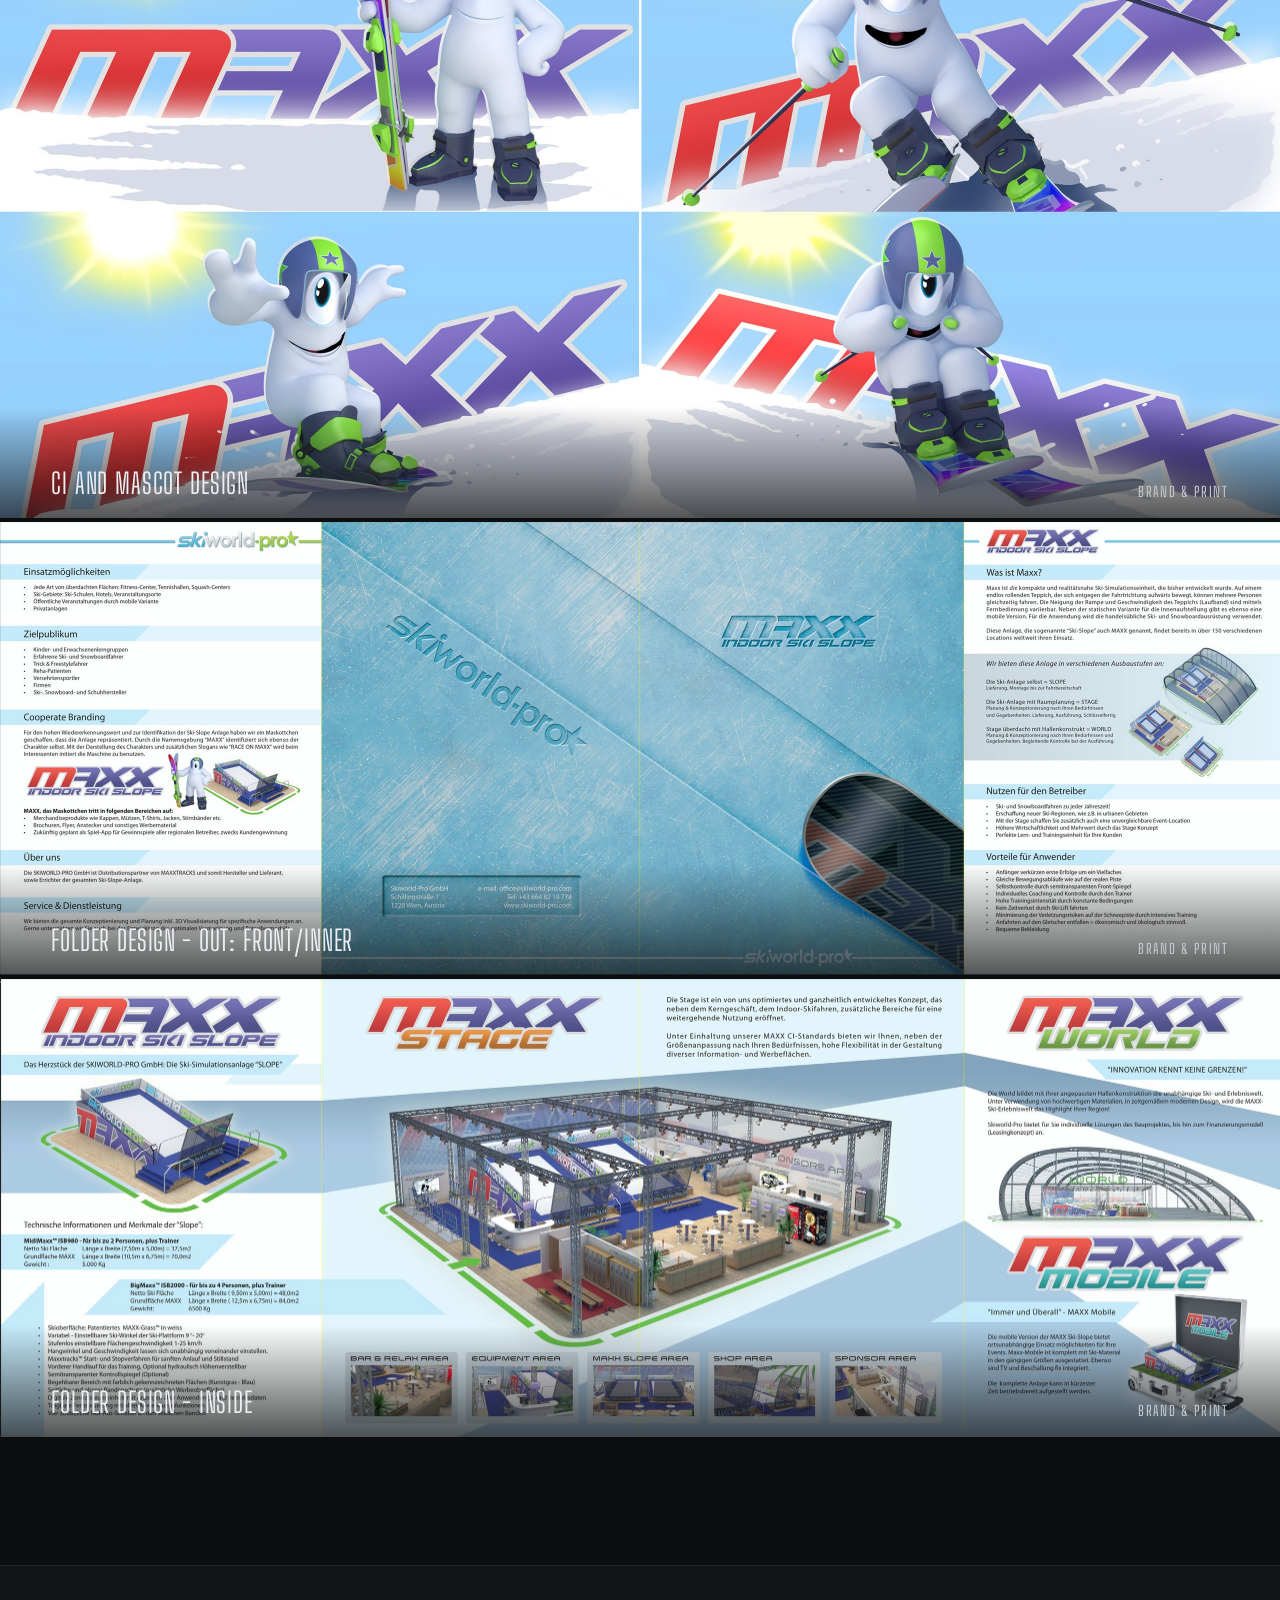
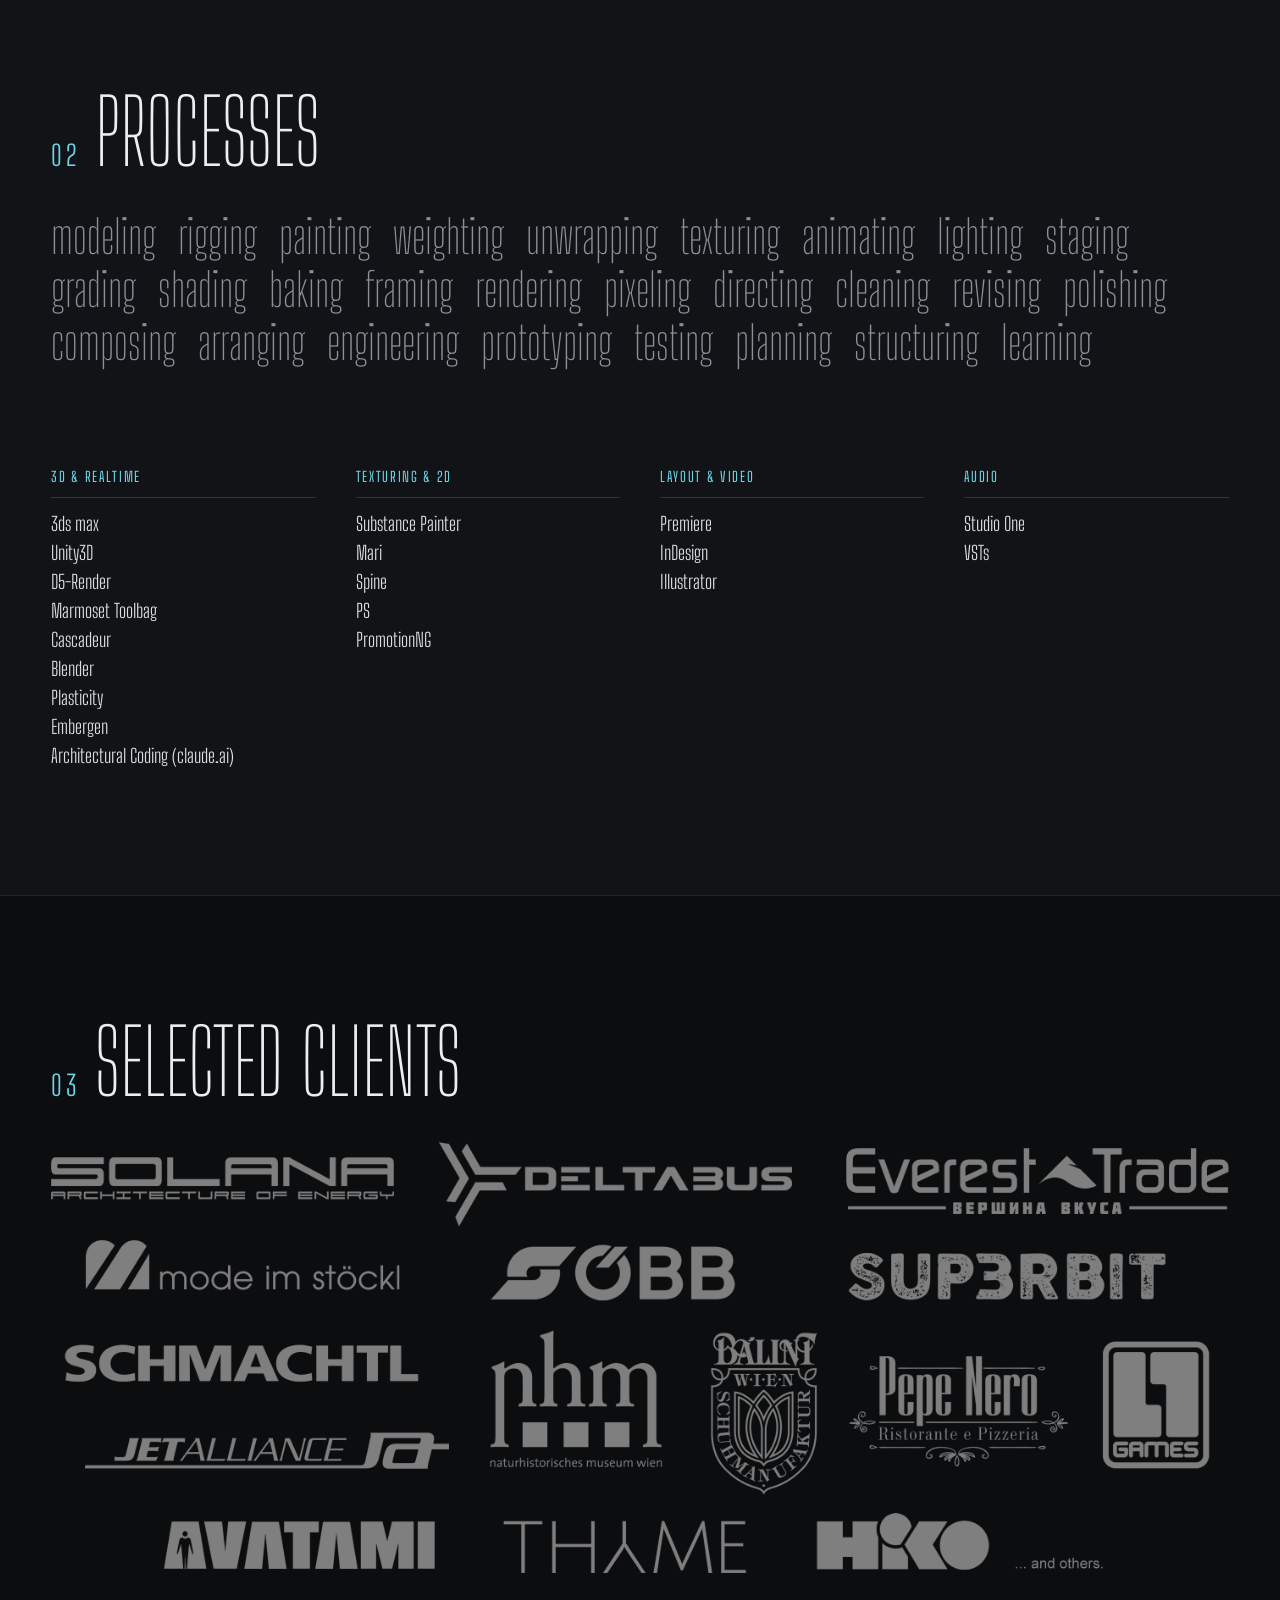
==== commit cd0a5e5c: "Intro "WELCOME TO MY LANDING PAGE!" entfernt, ArtStation-Link in den Hero verschoben - "Portfolio on" ====
--- a/index.html
+++ b/index.html
@@ -36,18 +36,16 @@
     <div class="hero__shade"></div>
     <div class="hero__content">
       <div class="label accent">CREATING WORLDS FOR YOUR PROJECT</div>
-      <h1 class="hero__title">PATRICK PROSIC</h1>
+      <div class="hero__head">
+        <h1 class="hero__title">PATRICK PROSIC</h1>
+        <p class="hero__link">Portfolio on <a href="https://www.artstation.com/pprosic" target="_blank" rel="noopener" class="link">ArtStation</a></p>
+      </div>
       <div class="hero__bar">
         <div class="hero__role">2D/3D GENERALIST, TECHNICAL ARTIST, GAME DEV &amp; OPTIMIZATION</div>
         <div class="hero__services">visualizations &amp; animations | interactive applications | pitch deck material | typography &amp; layout</div>
       </div>
     </div>
   </header>
-
-  <section class="intro pad">
-    <p class="intro__big">WELCOME TO MY LANDING PAGE!</p>
-    <p class="intro__text">Portfolio on <a href="https://www.artstation.com/pprosic" target="_blank" rel="noopener" class="link">ArtStation</a></p>
-  </section>
 
   <section id="work" class="section section--bleed">
     <div class="section__head pad-x">
--- a/css/style.css
+++ b/css/style.css
@@ -63,19 +63,18 @@
 .hero__content { position: relative; width: 100%; padding: 0 var(--pad) clamp(40px,7vh,72px); display: flex; flex-direction: column; gap: 18px; }
 /* negativer margin-left gleicht den linken Glyph-Abstand (Side Bearing) der Display-Schrift aus -> optisch buendig */
 .hero__title { margin: 0 0 0 -0.058em; font-family: var(--display); font-weight: 200; font-size: clamp(72px,13vw,220px); line-height: 0.85; letter-spacing: 0.005em; }
+.hero__head { display: flex; flex-wrap: wrap; align-items: flex-end; justify-content: space-between; gap: 12px 40px; }
+.hero__link { margin: 0; color: var(--ink-2); }
 .hero__bar { display: flex; flex-direction: column; align-items: flex-start; gap: 10px; border-top: 1px solid rgba(255,255,255,0.2); padding-top: 18px; }
 .hero__role { margin-left: -0.053em; font-family: var(--display); font-weight: 400; font-size: clamp(26px,2.6vw,36px); letter-spacing: 0.02em; }
 .hero__services { color: var(--ink-2); max-width: 760px; text-wrap: pretty; }
 
-/* Intro */
-.intro { display: grid; grid-template-columns: repeat(auto-fit, minmax(min(100%,320px), 1fr)); gap: 40px; align-items: end; }
-.intro__big { margin: 0; font-family: var(--display); font-weight: 200; font-size: clamp(44px,5.5vw,80px); line-height: 0.95; }
-.intro__text { margin: 0 124px 0 0; justify-self: end; text-align: right; line-height: 1.55; color: var(--ink-3); max-width: 46ch; text-wrap: pretty; }
 .link { color: var(--accent); border-bottom: 1px solid rgba(111,211,230,0.5); }
 
 /* Sections */
 .section--alt { background: var(--bg-alt); border-top: 1px solid var(--line); border-bottom: 1px solid var(--line); }
 .section--bleed { padding: 0 0 clamp(80px,10vw,130px); }
+#work { padding-top: clamp(60px,8vw,110px); }
 .section__head { display: flex; flex-wrap: wrap; align-items: flex-end; justify-content: space-between; gap: 24px; margin-bottom: 28px; }
 .heading { display: flex; align-items: baseline; gap: 16px; margin-bottom: 40px; }
 .section__head .heading { margin-bottom: 0; }
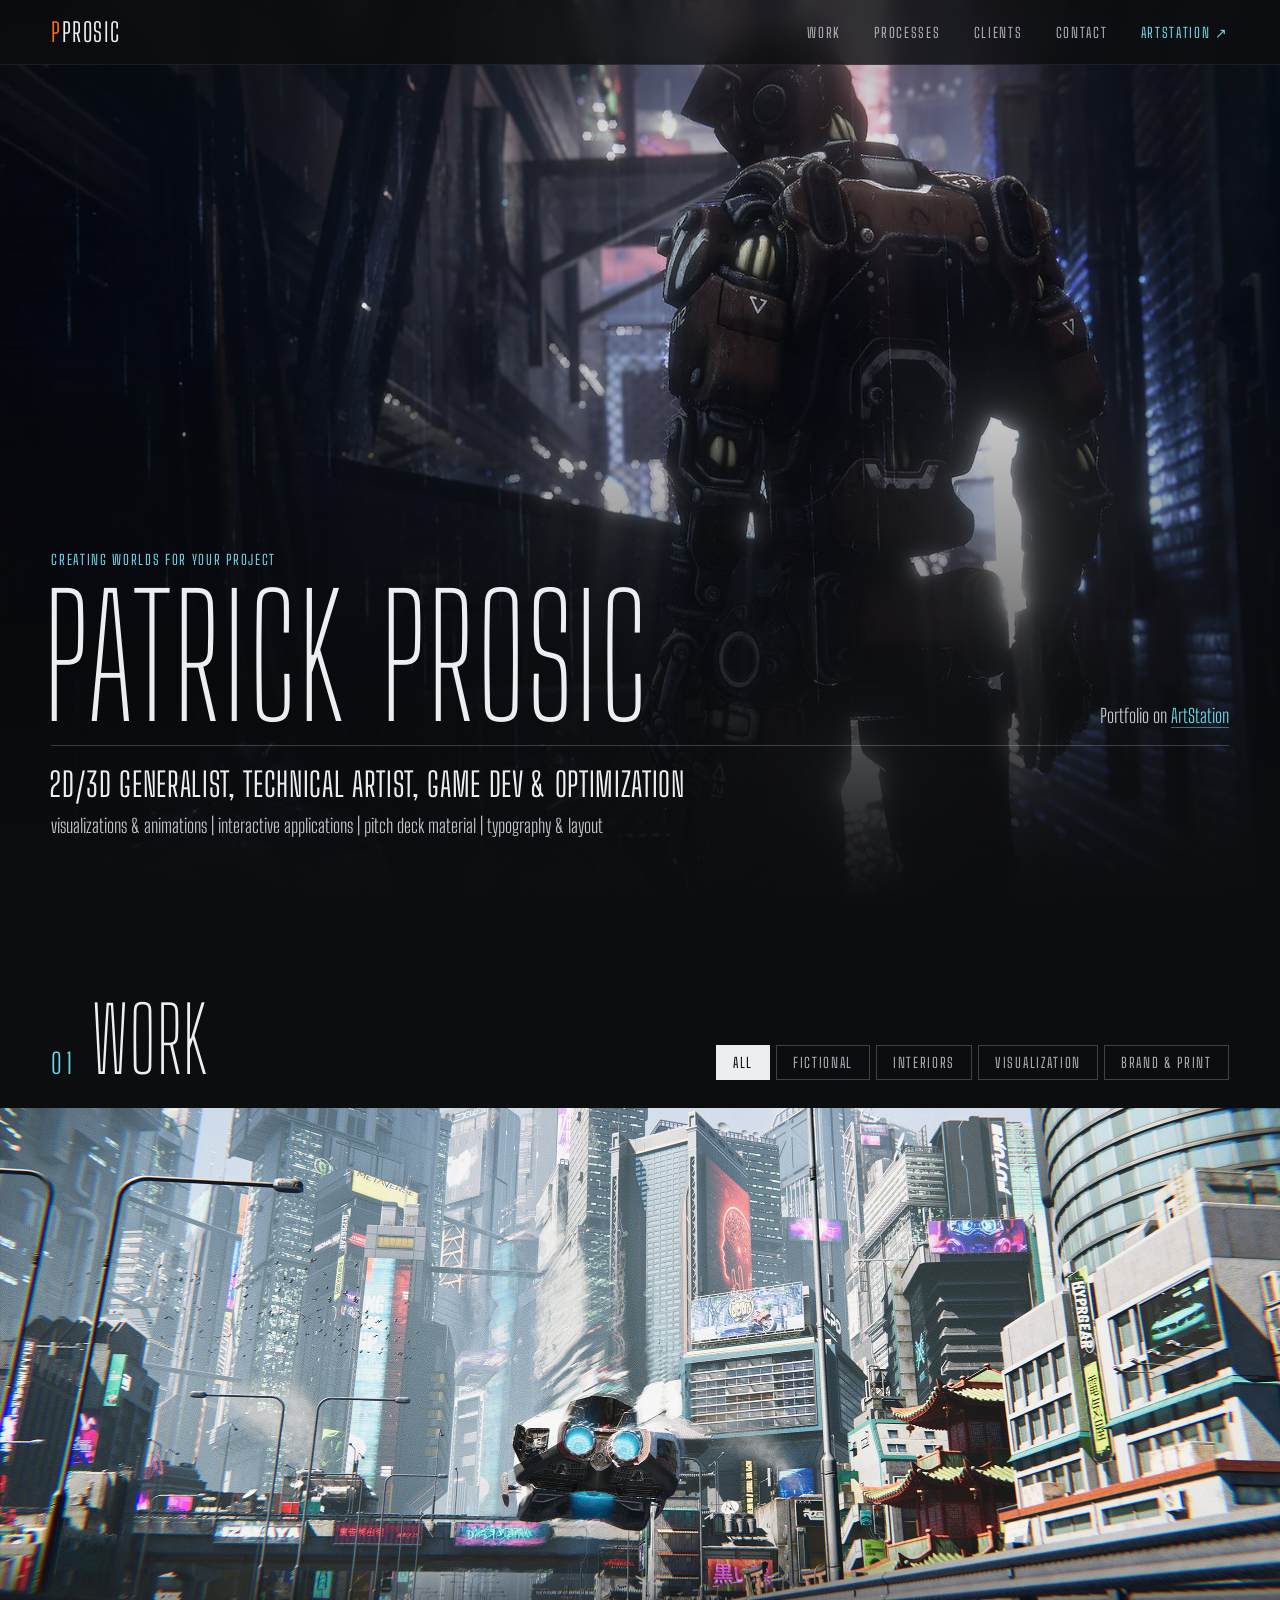
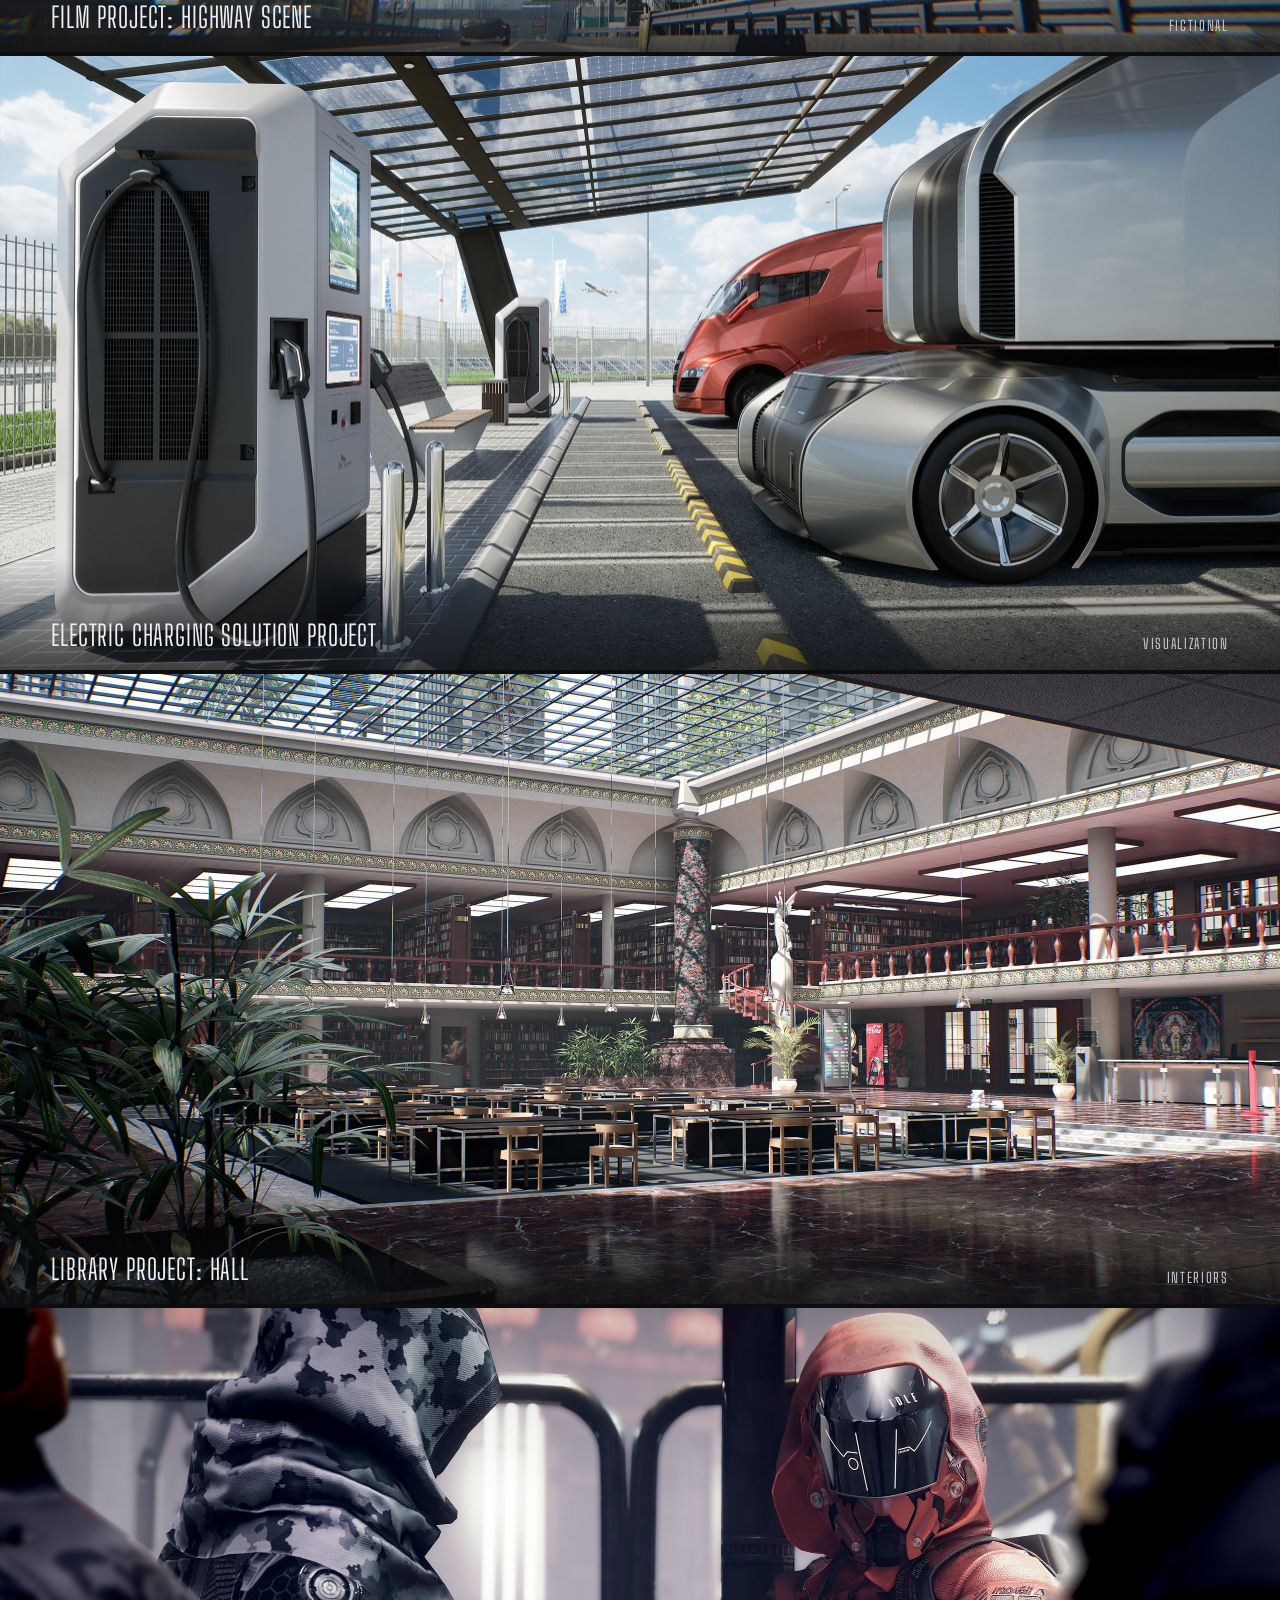
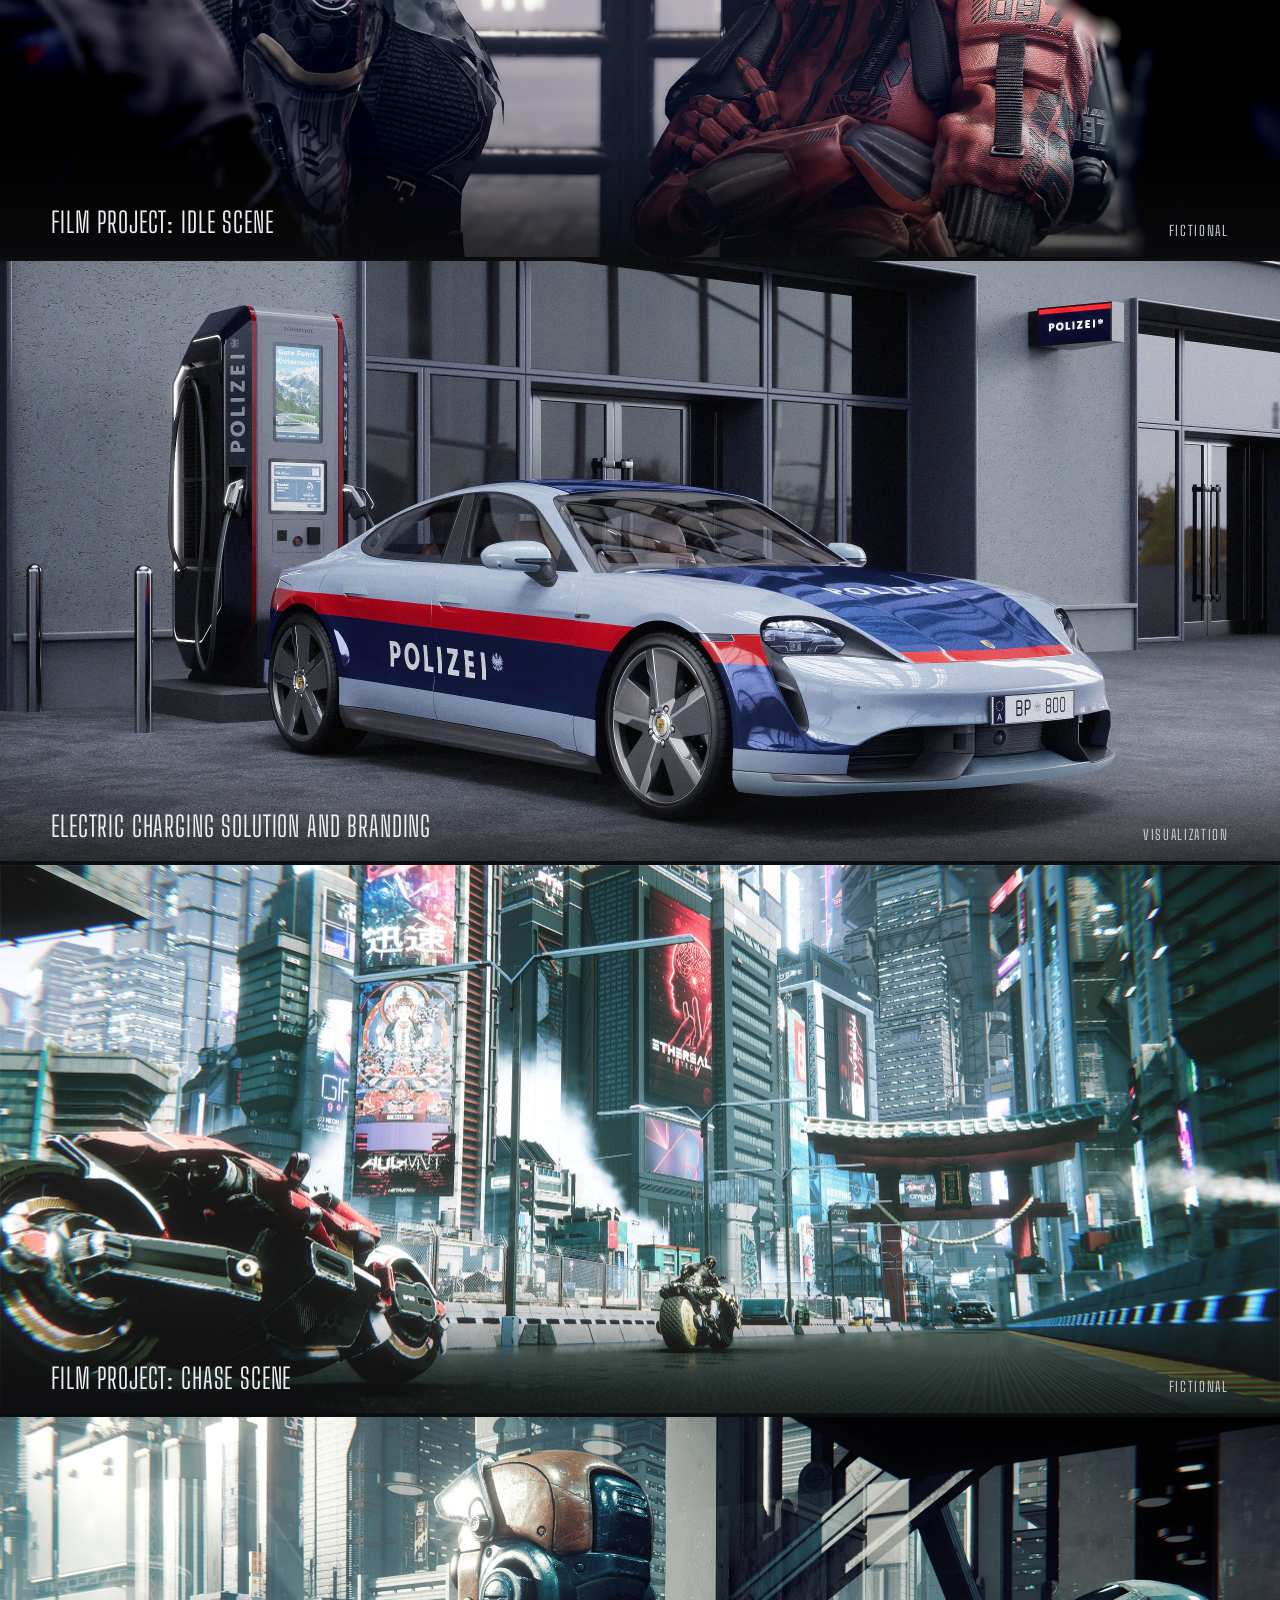
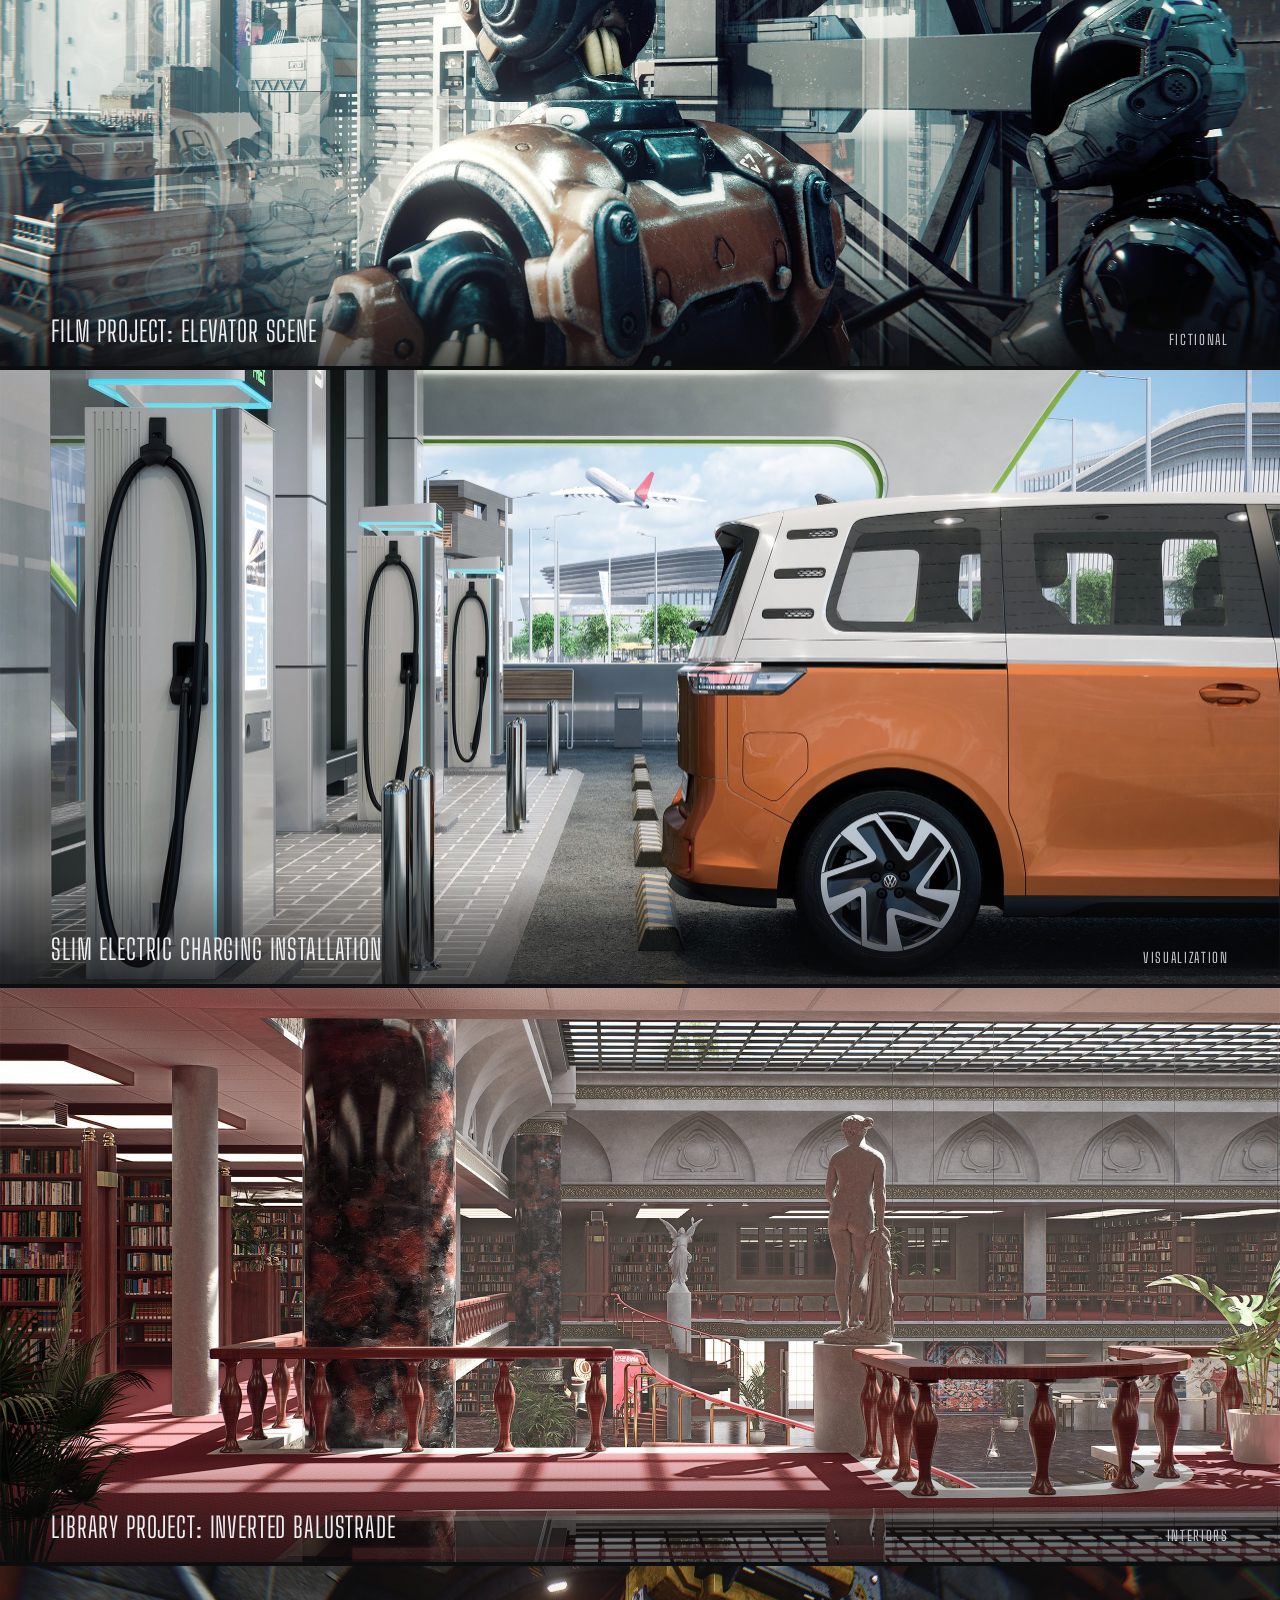
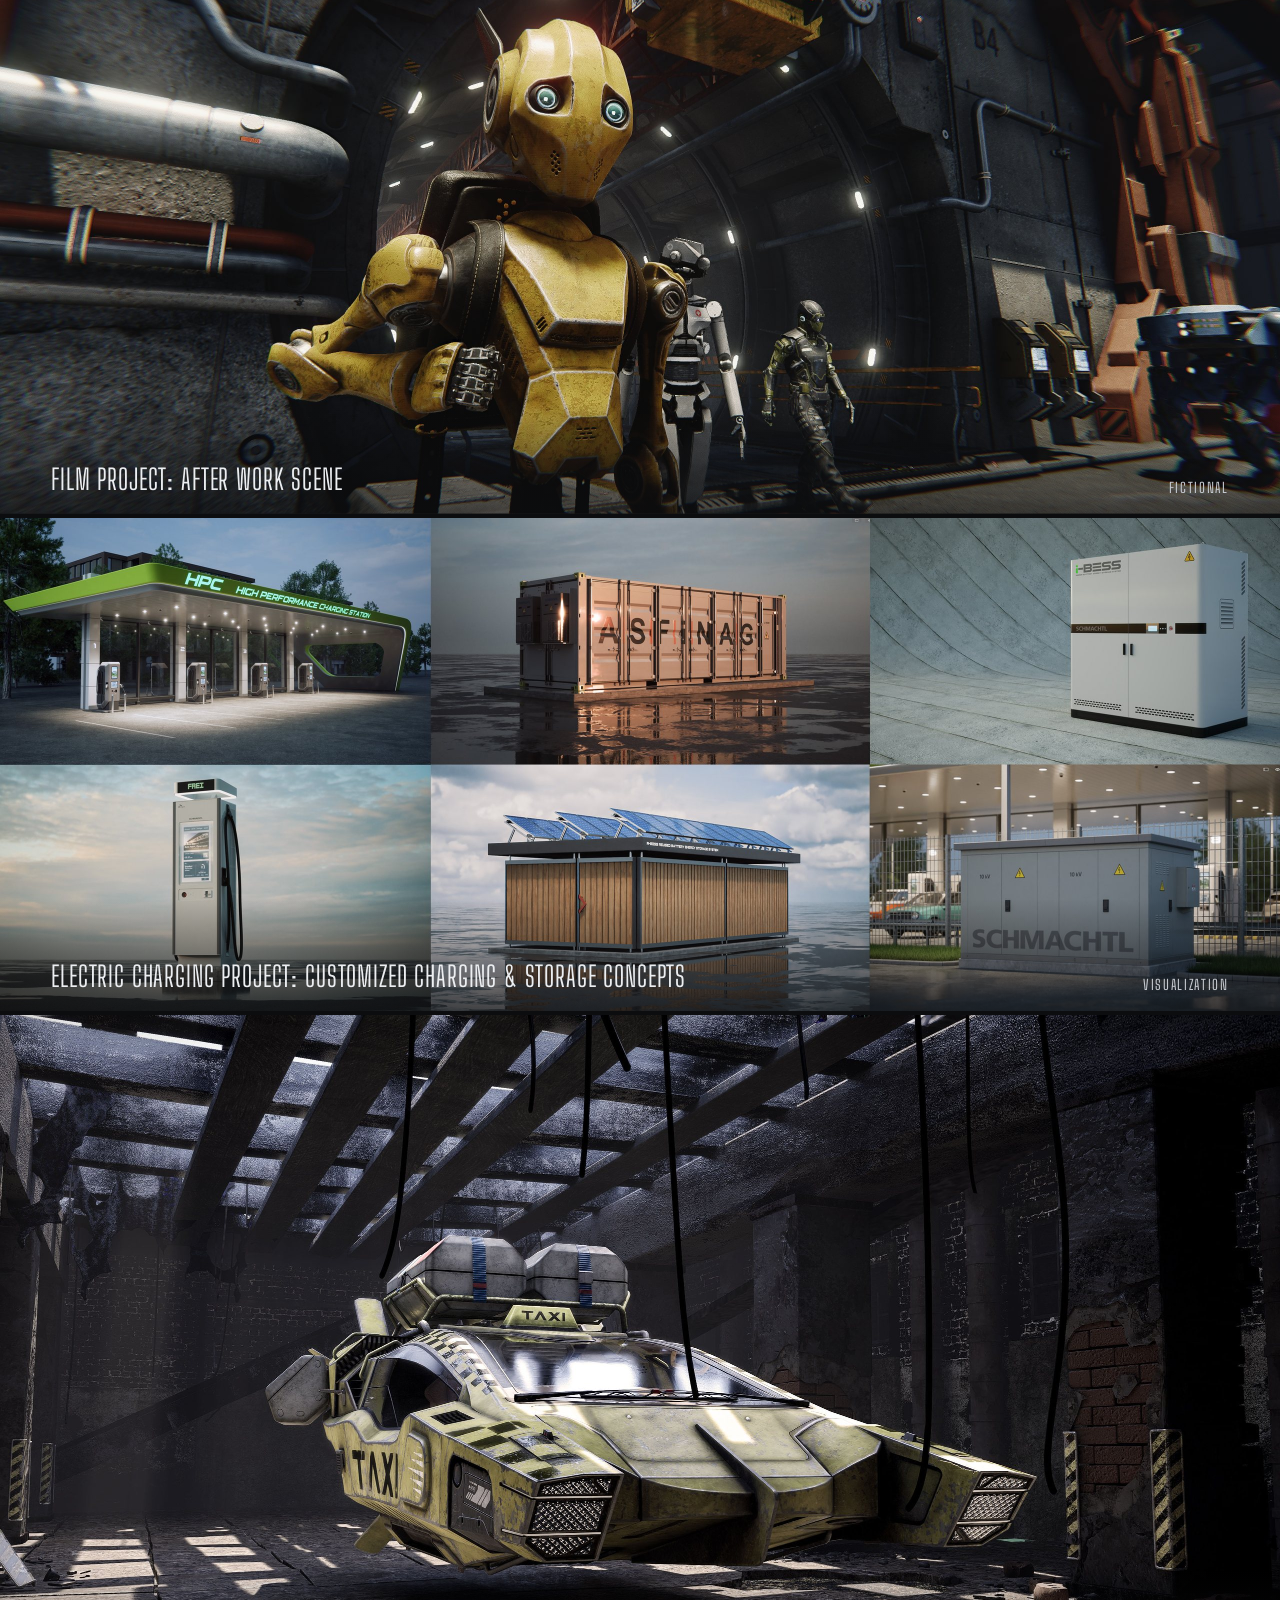
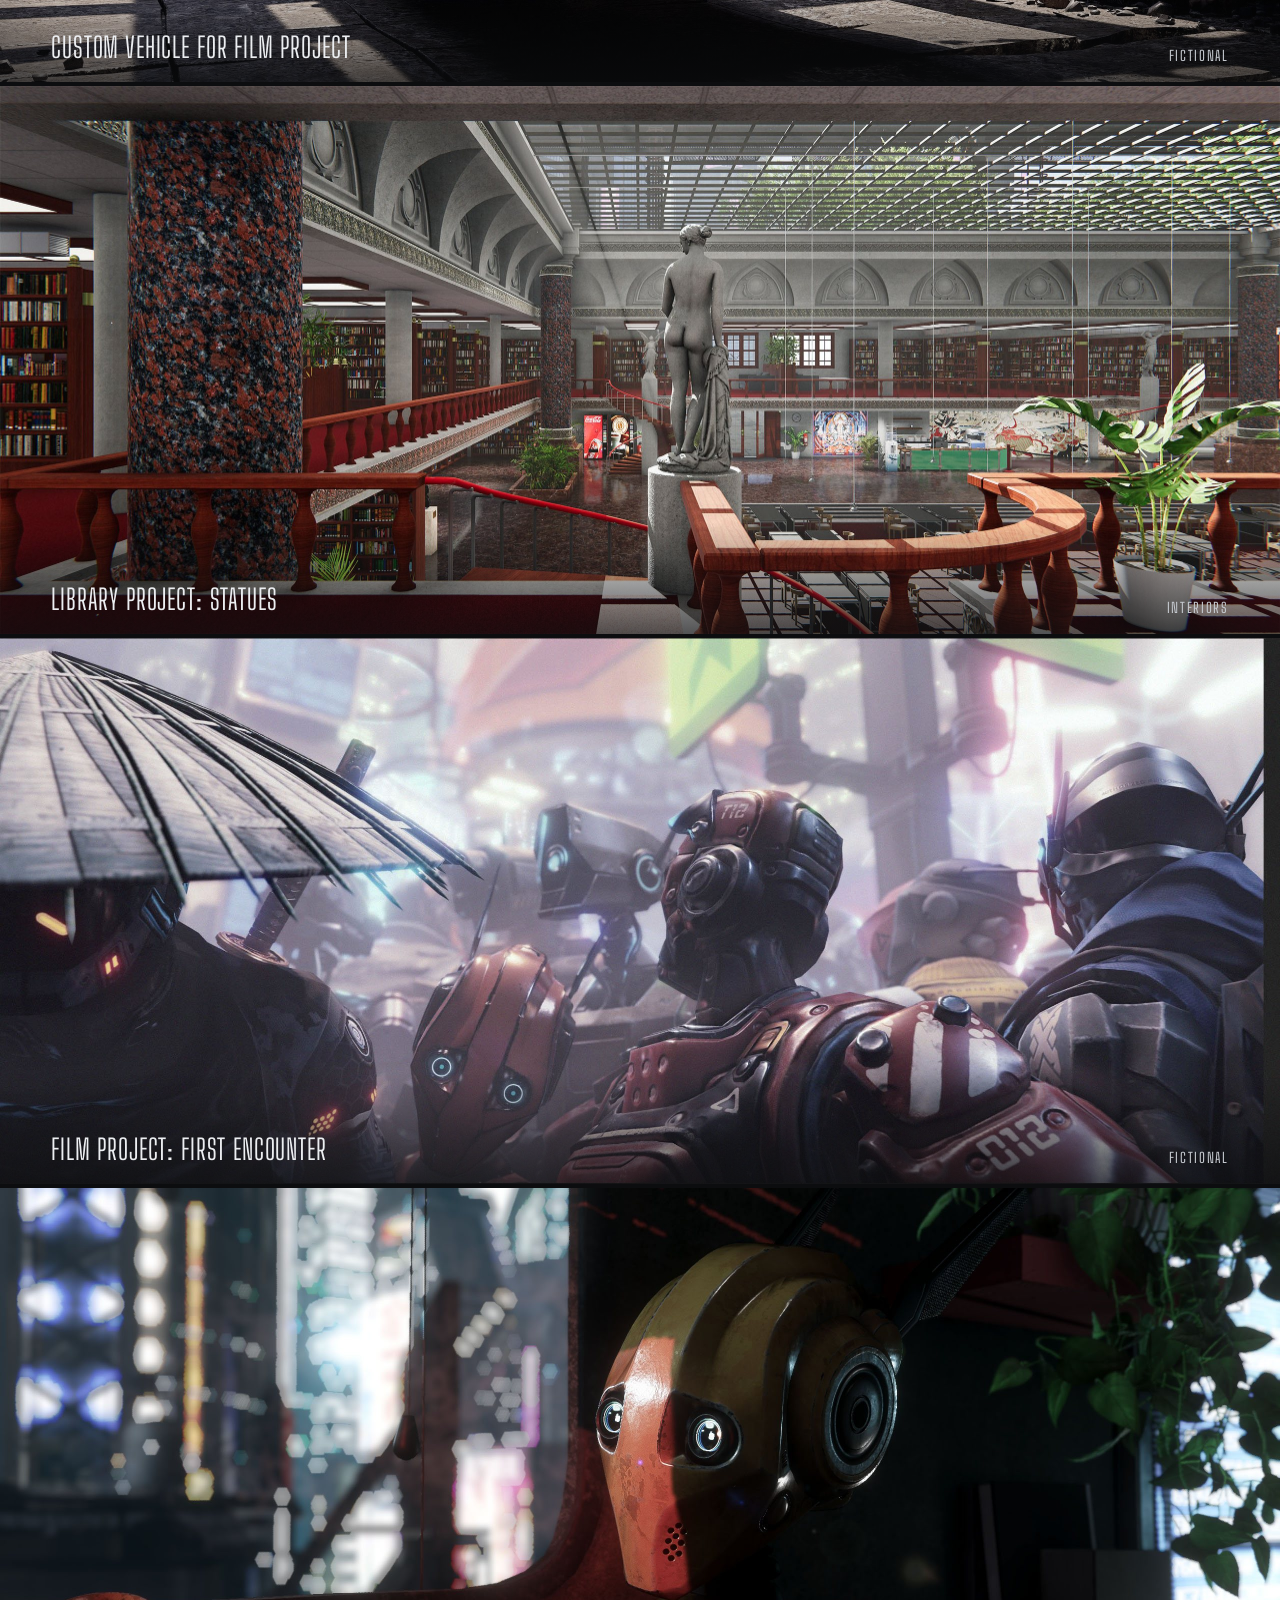
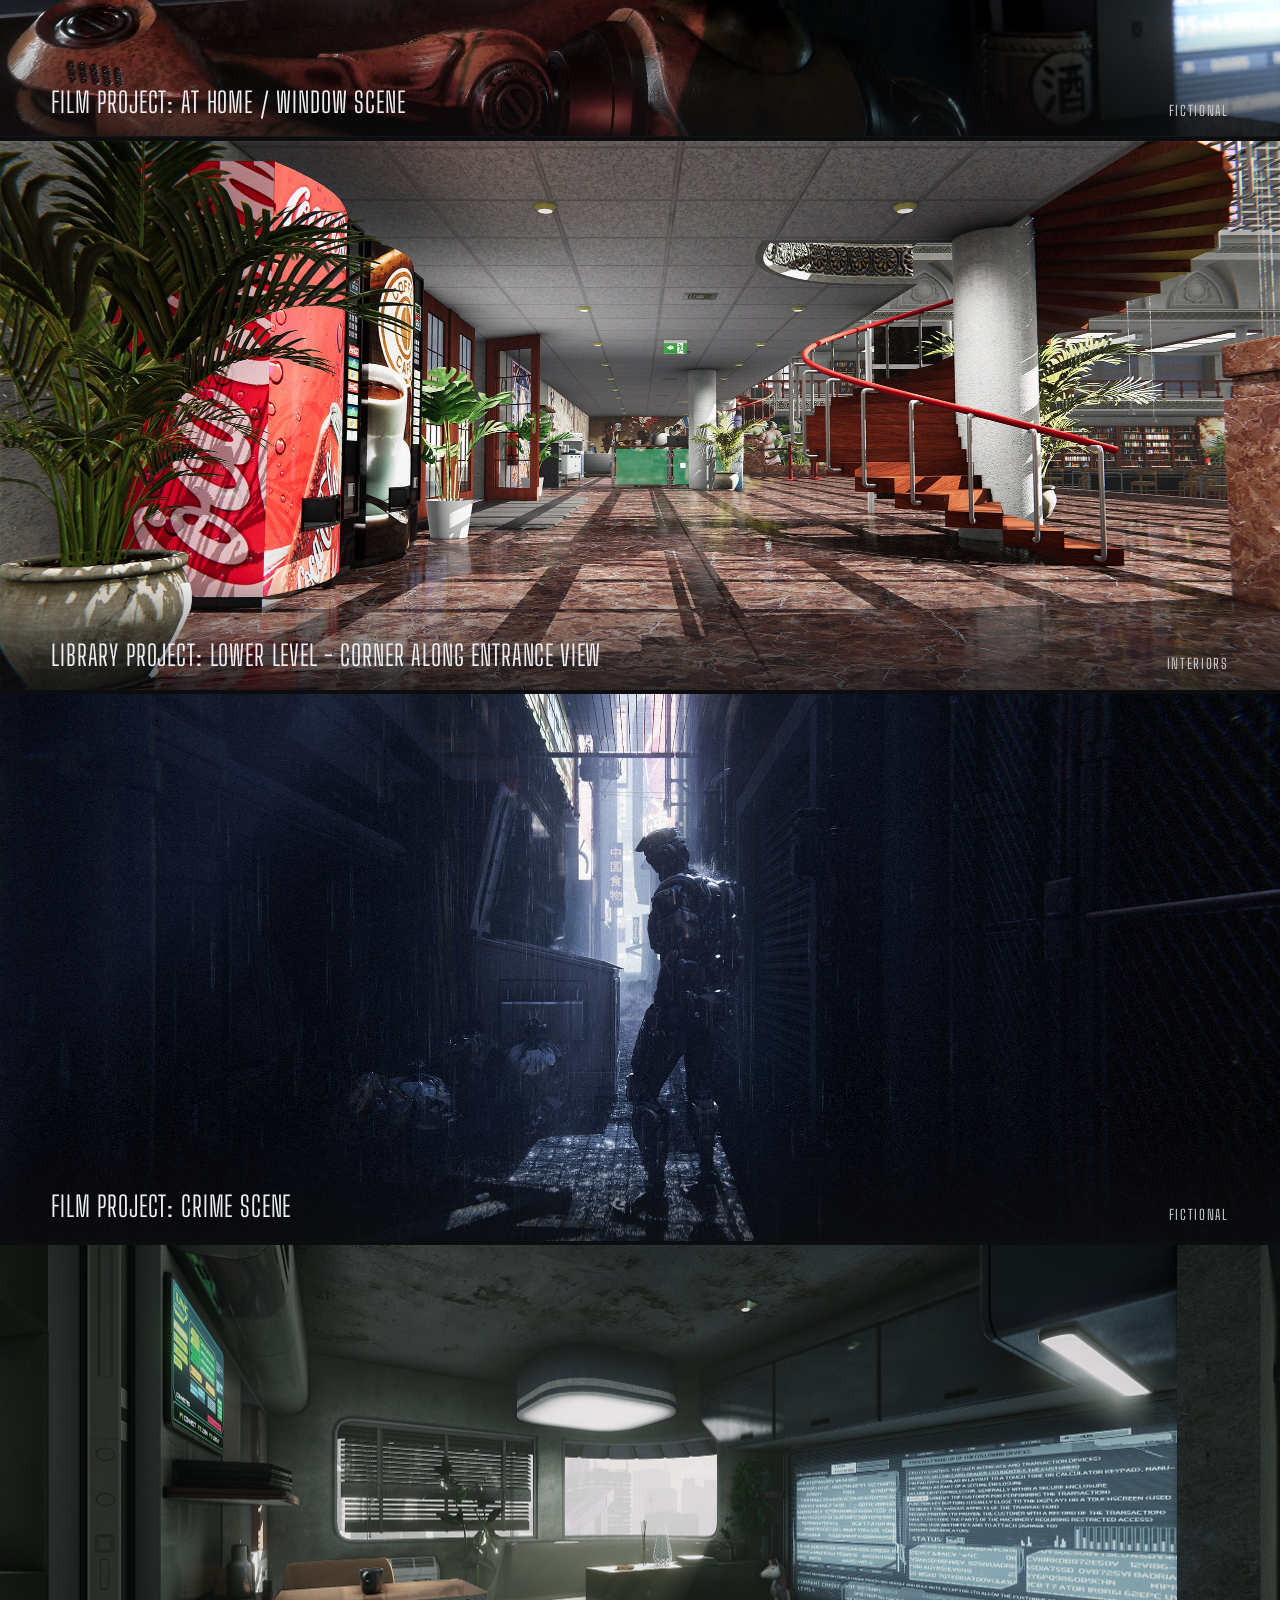
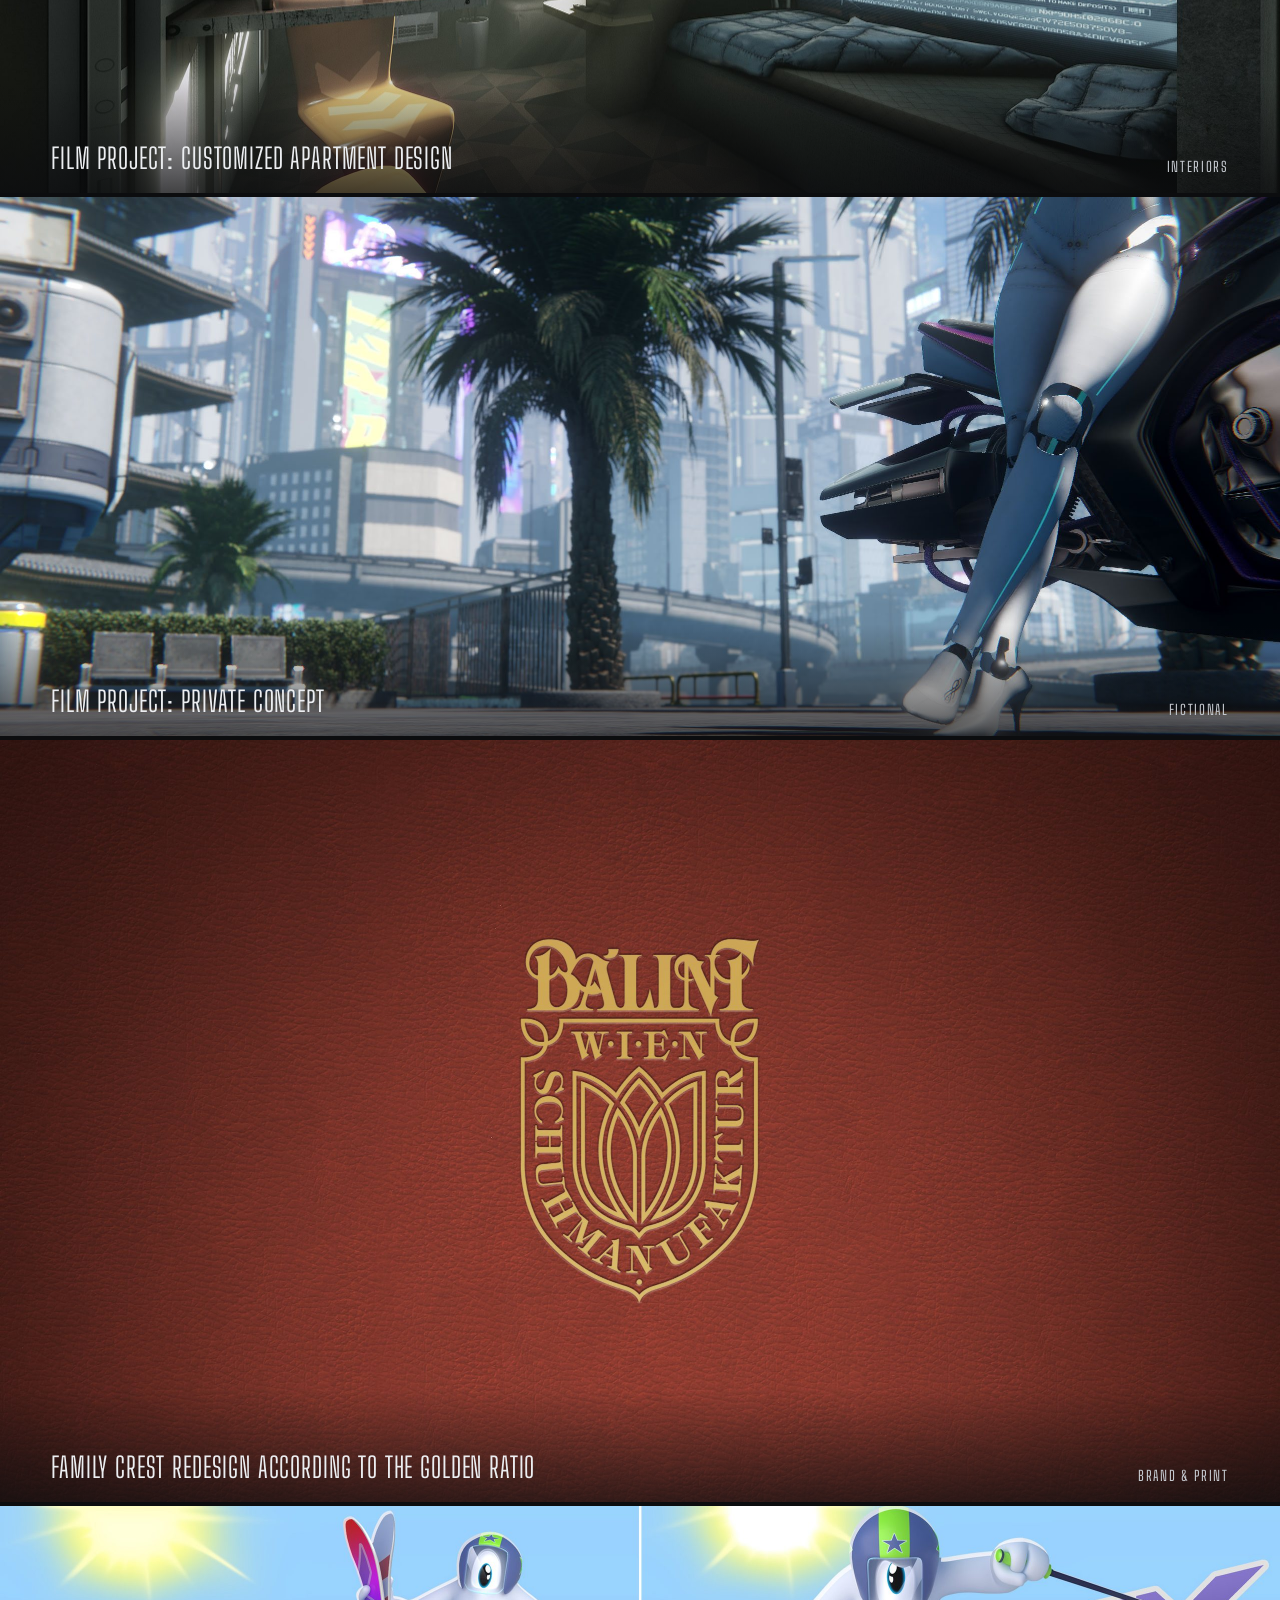
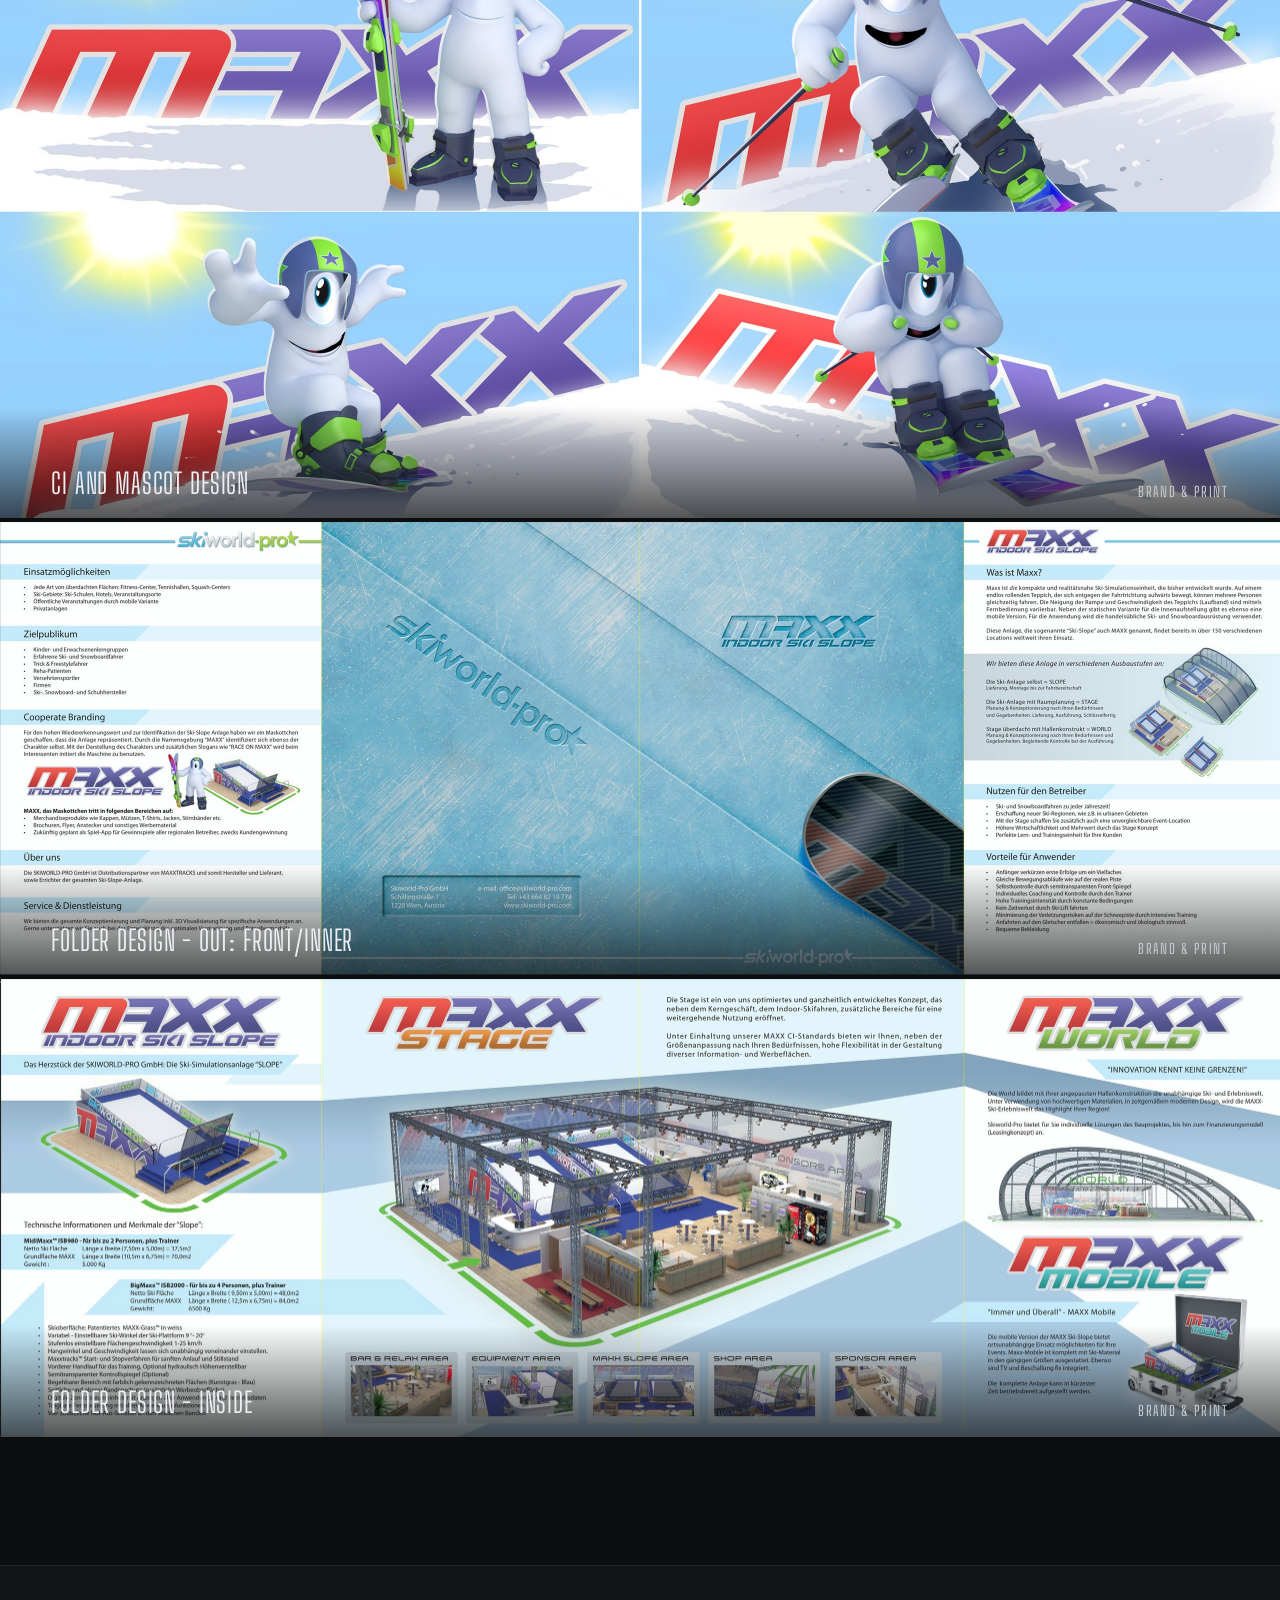
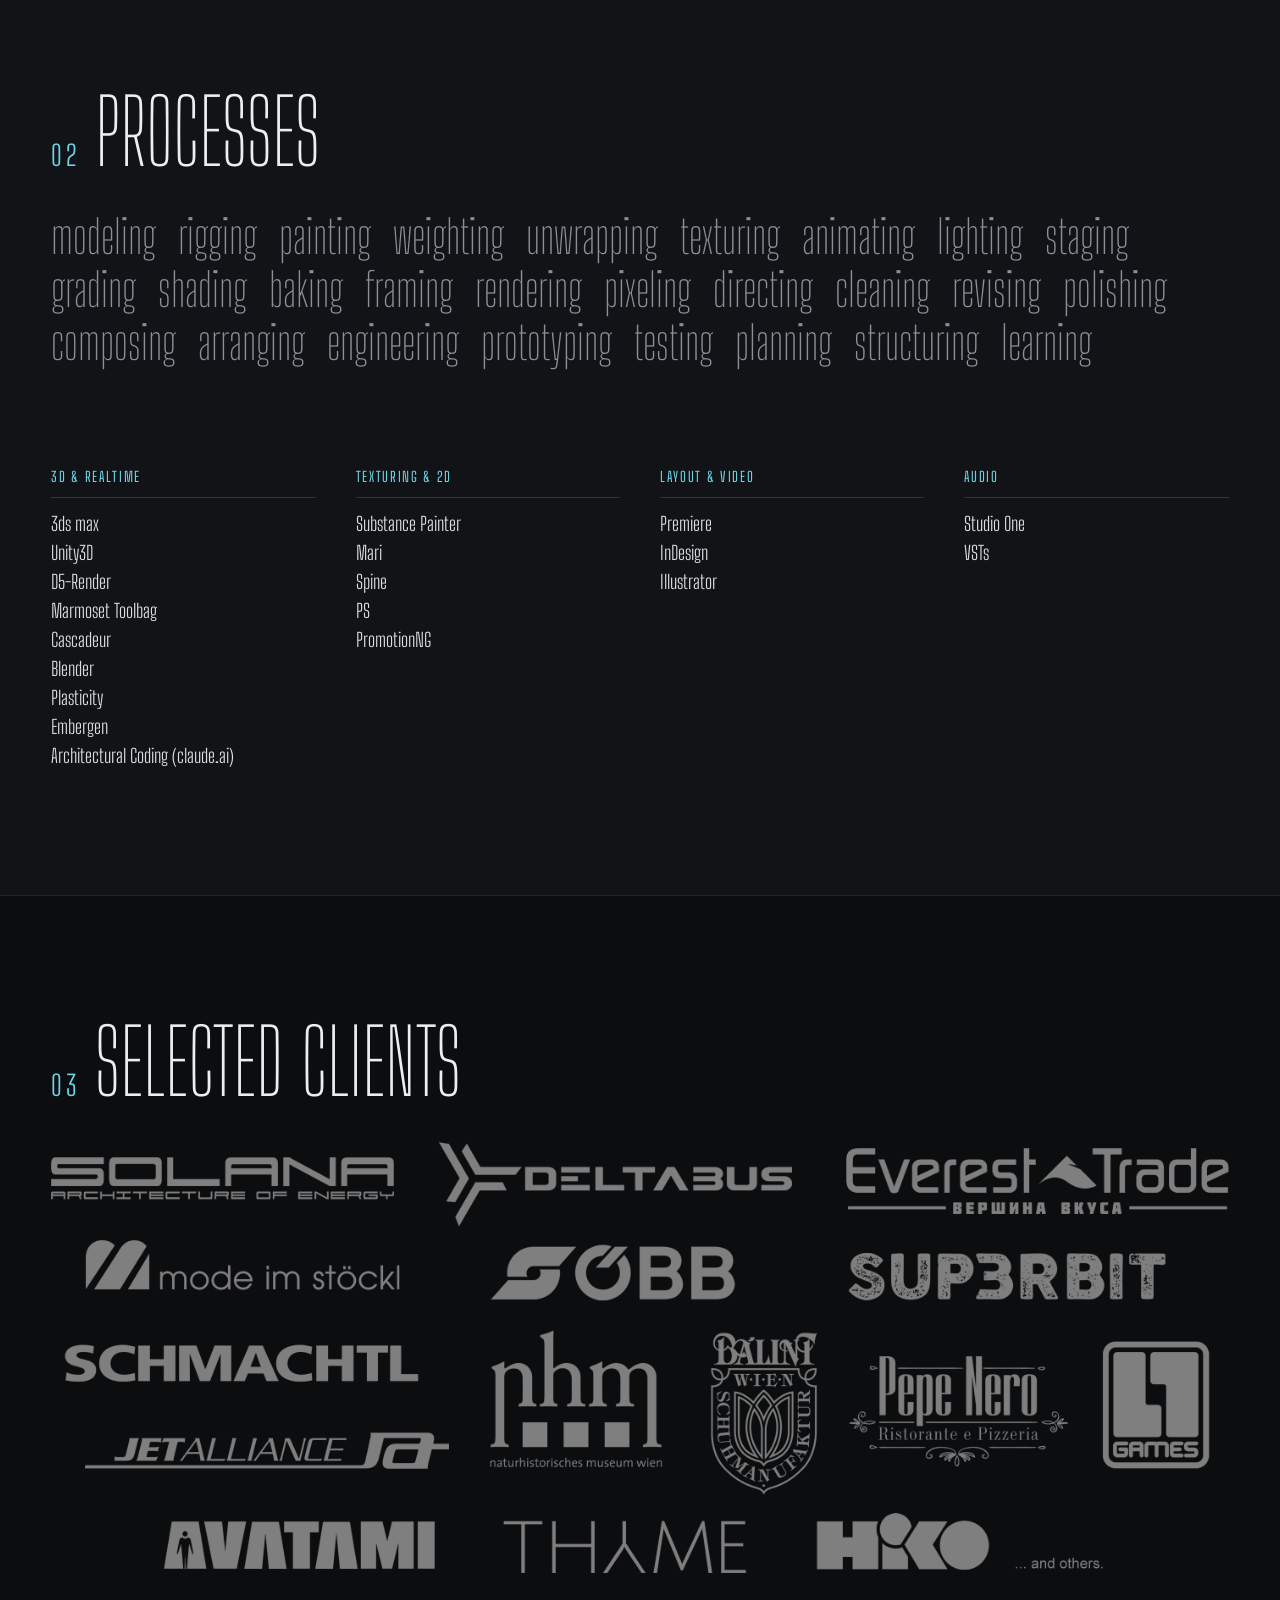
==== commit f55623fe: "Logo: erstes P von PPROSIC in Orange (#ff6a00) auf allen Seiten Co-Authored-By: Claude Opus 5.5 <nor" ====
--- a/index.html
+++ b/index.html
@@ -18,7 +18,7 @@
 <body>
 
   <nav class="nav">
-    <a href="#top" class="nav__logo">PPROSIC</a>
+    <a href="#top" class="nav__logo"><span>P</span>PROSIC</a>
     <div class="nav__links">
       <a href="#work">Work</a>
       <a href="#process">Processes</a>
--- a/css/style.css
+++ b/css/style.css
@@ -47,6 +47,7 @@
   border-bottom: 1px solid var(--line);
 }
 .nav__logo { font-family: var(--display); font-weight: 400; font-size: 26px; letter-spacing: 0.06em; }
+.nav__logo span { color: #ff6a00; }
 .nav__links { display: flex; flex-wrap: wrap; gap: clamp(16px,2.6vw,36px); font-size: 14px; font-weight: 400; letter-spacing: 0.12em; text-transform: uppercase; }
 .nav__links a { color: var(--ink-3); }
 .nav__links a.accent { color: var(--accent); }
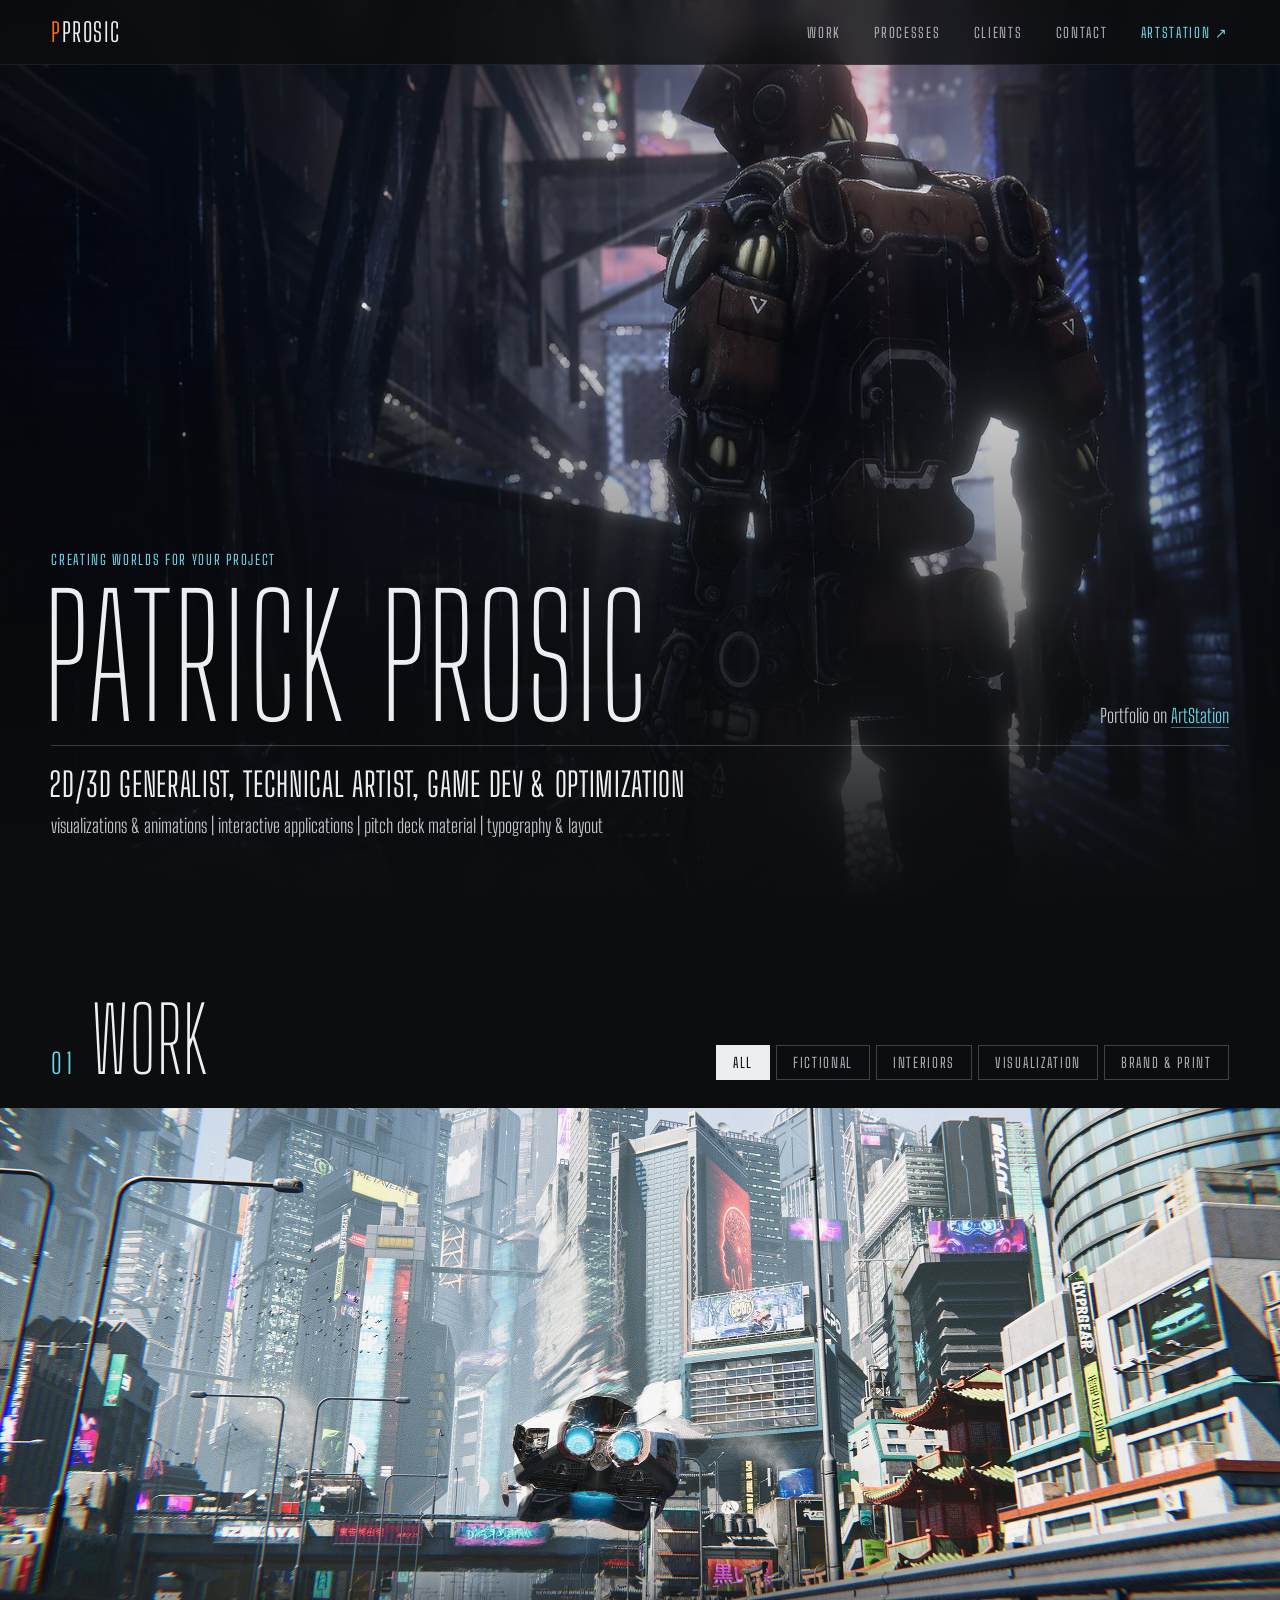
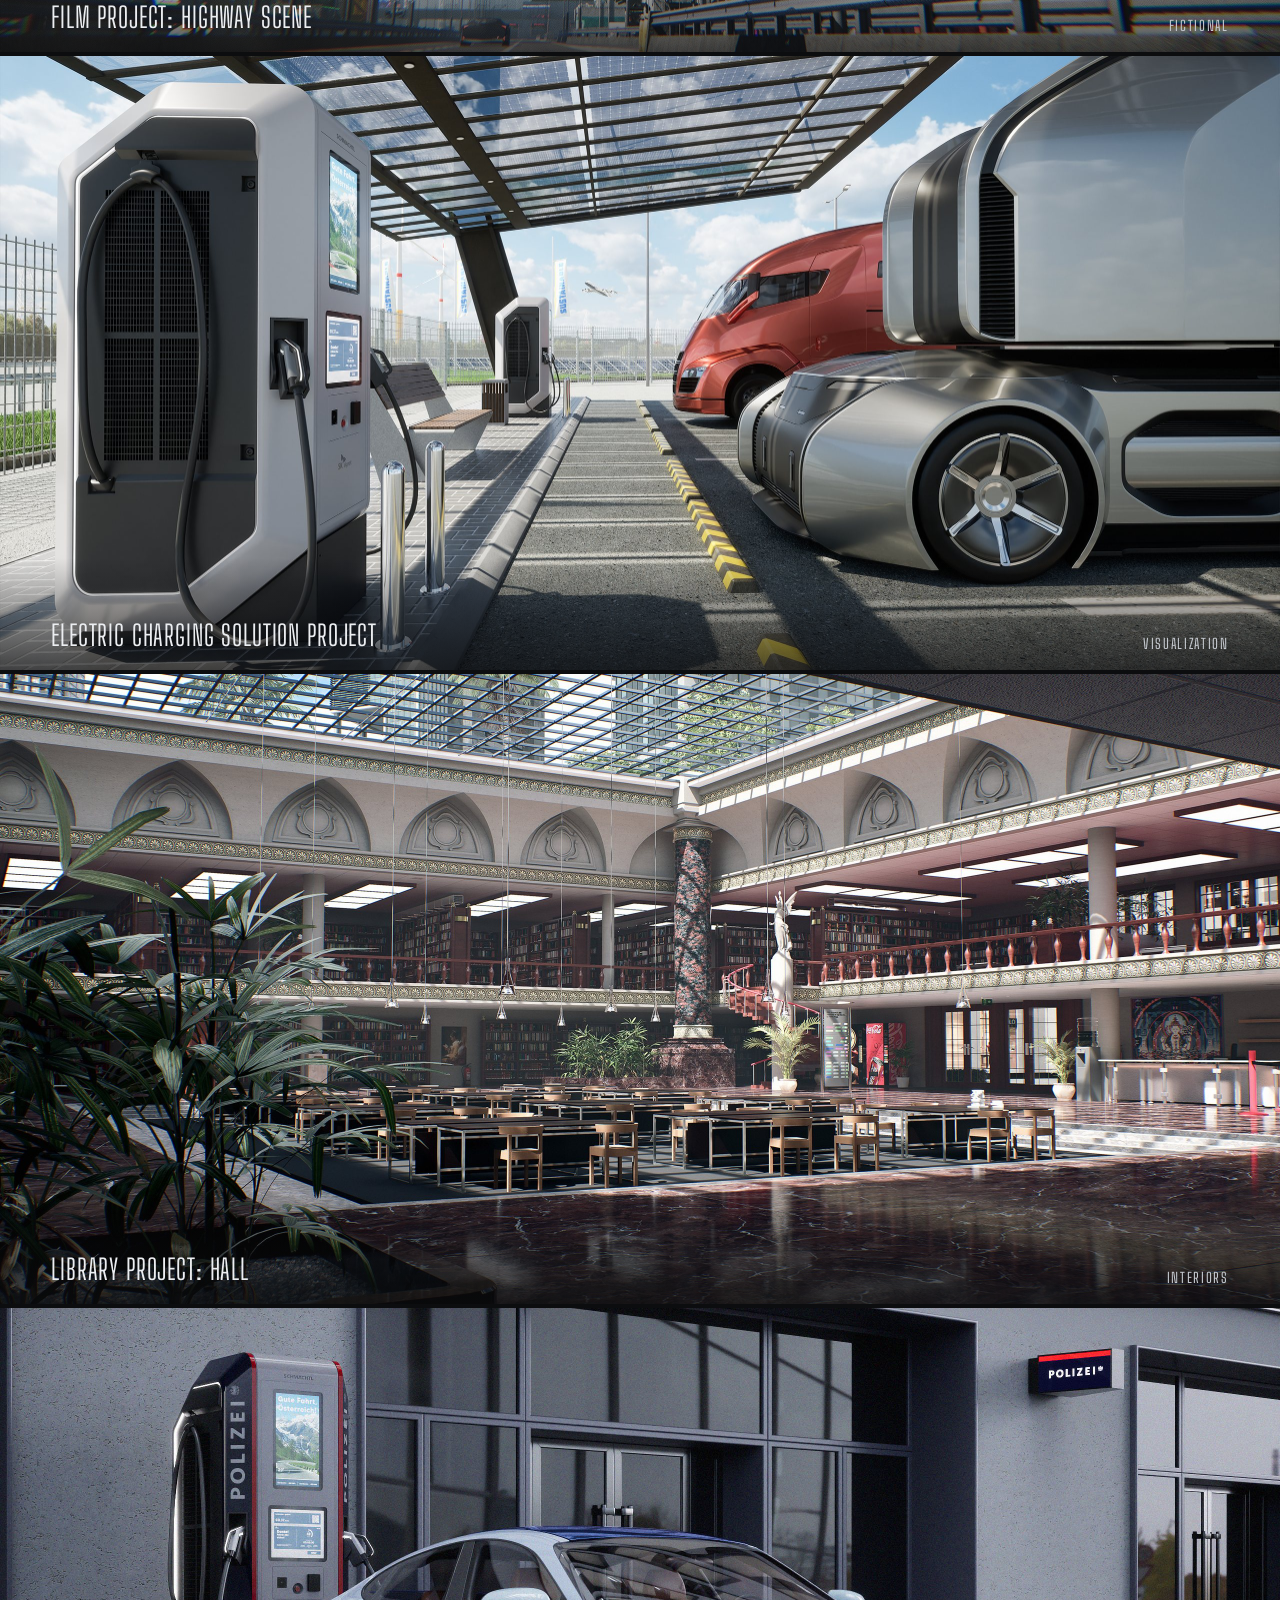
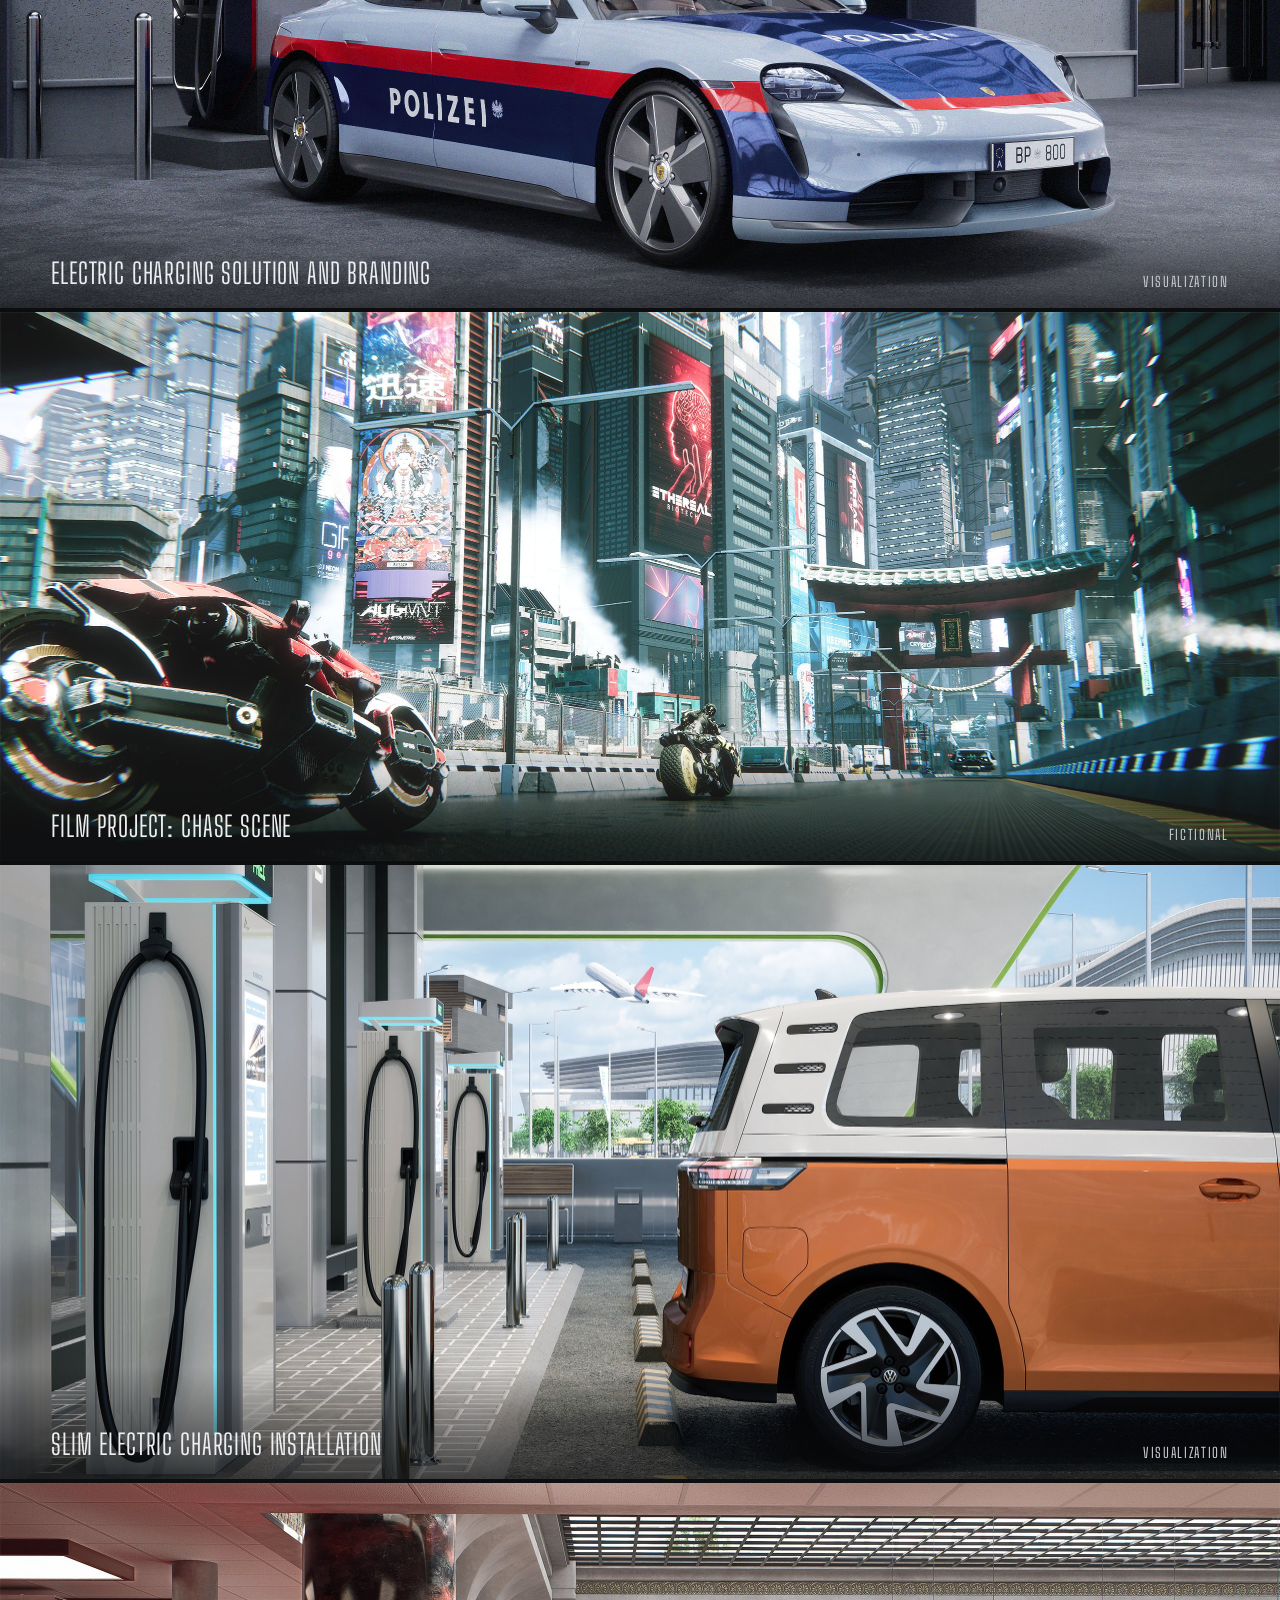
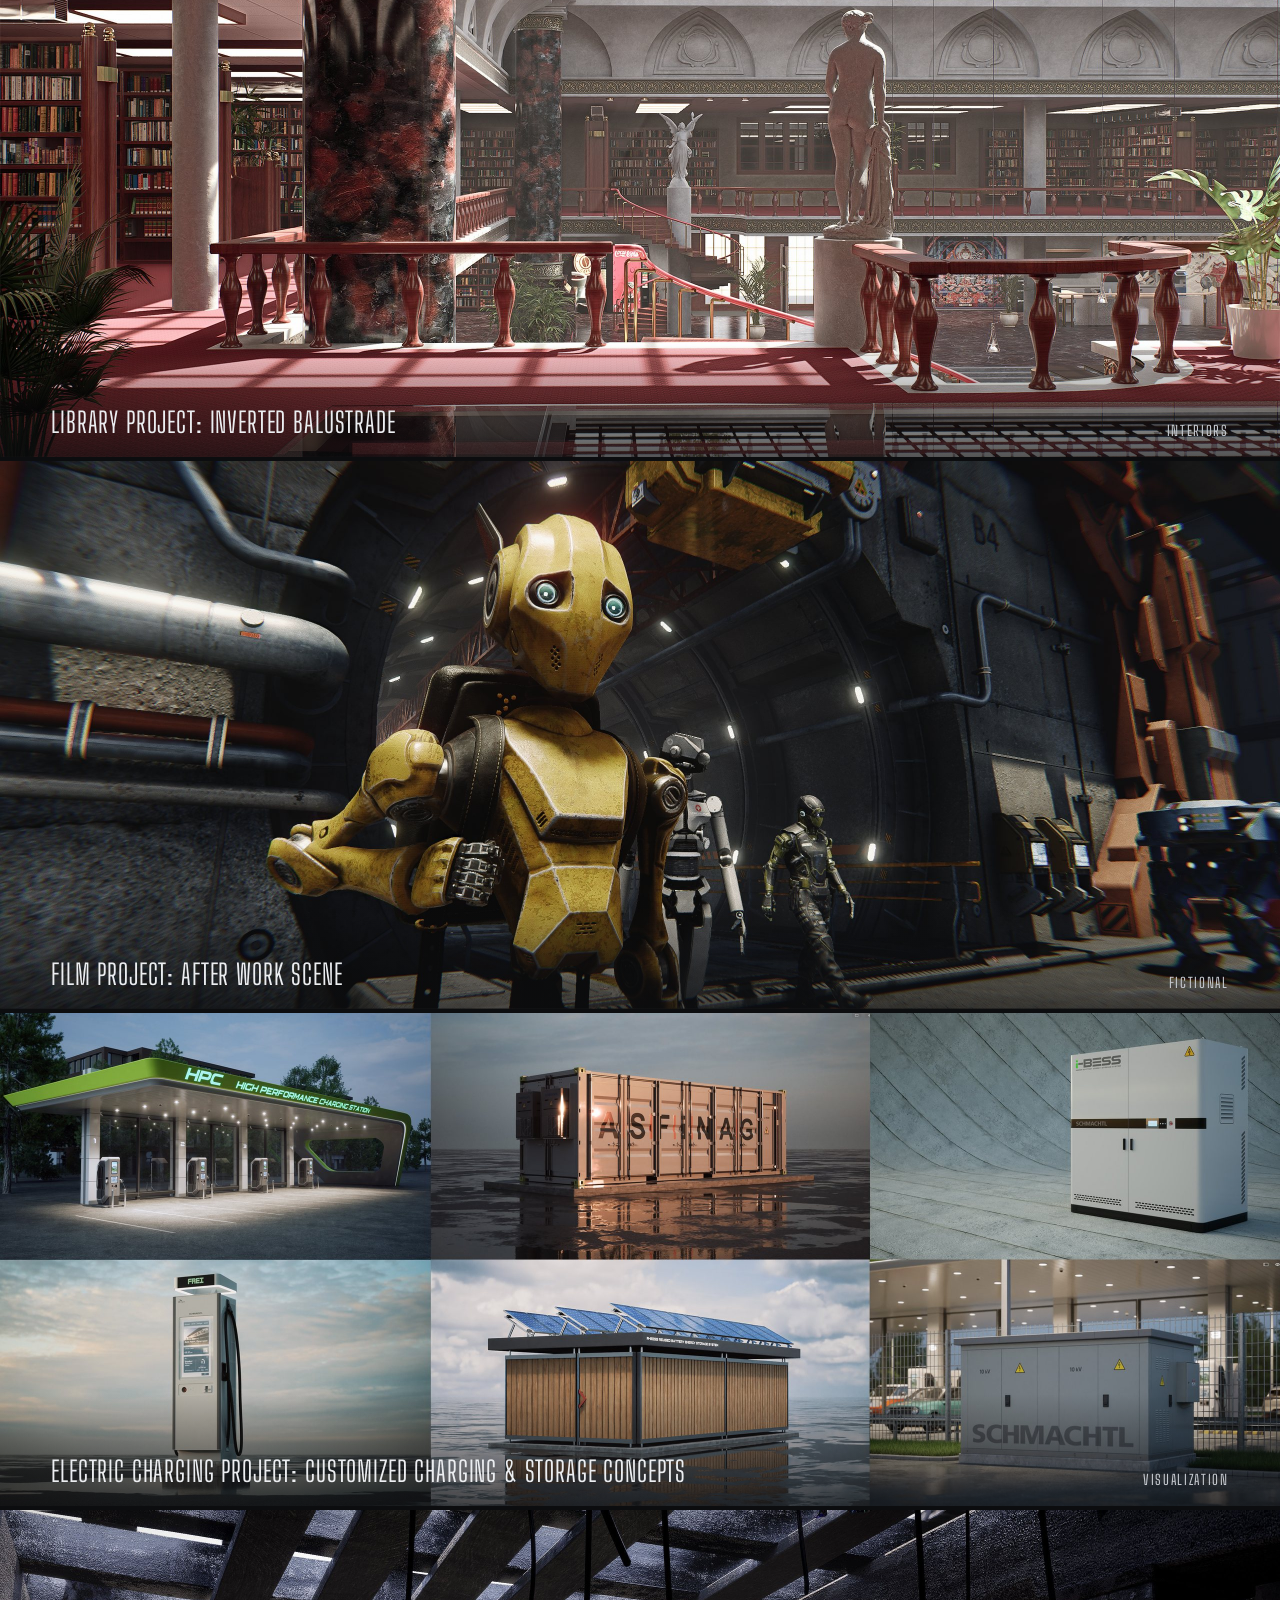
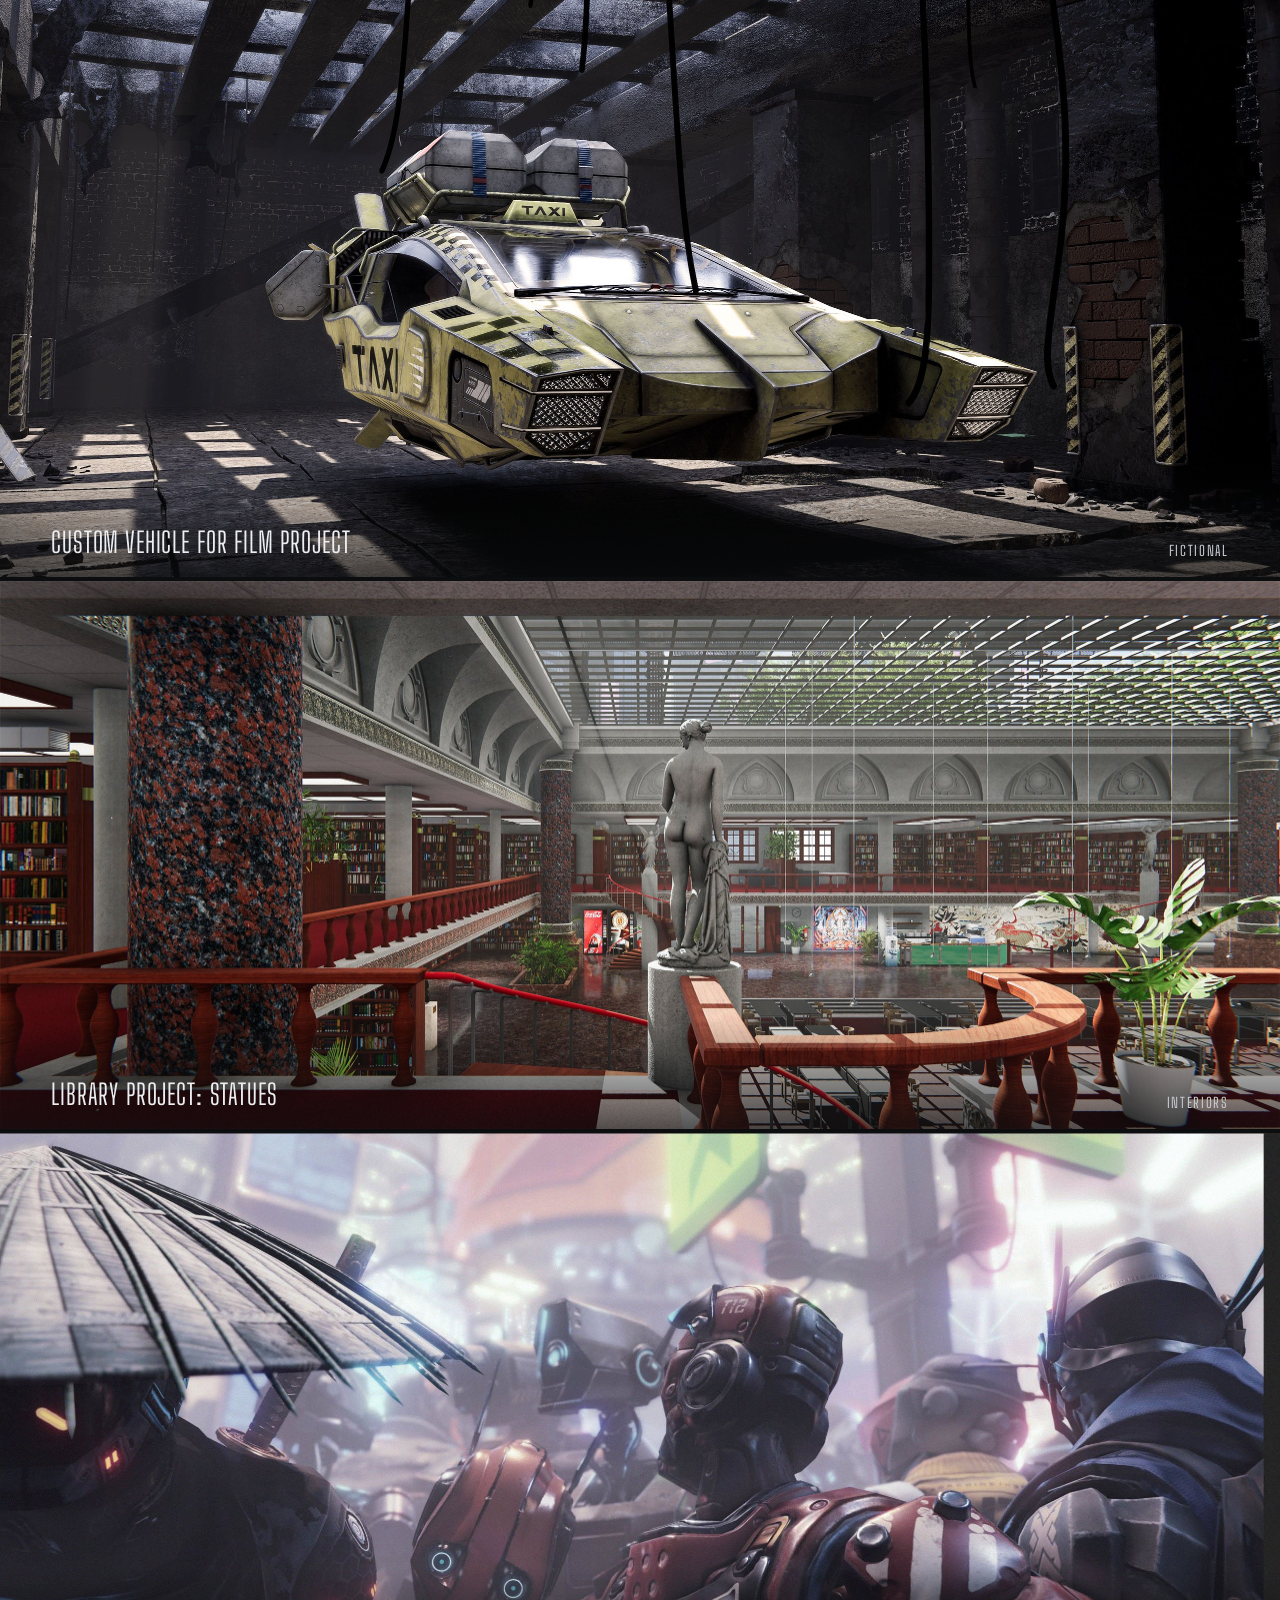
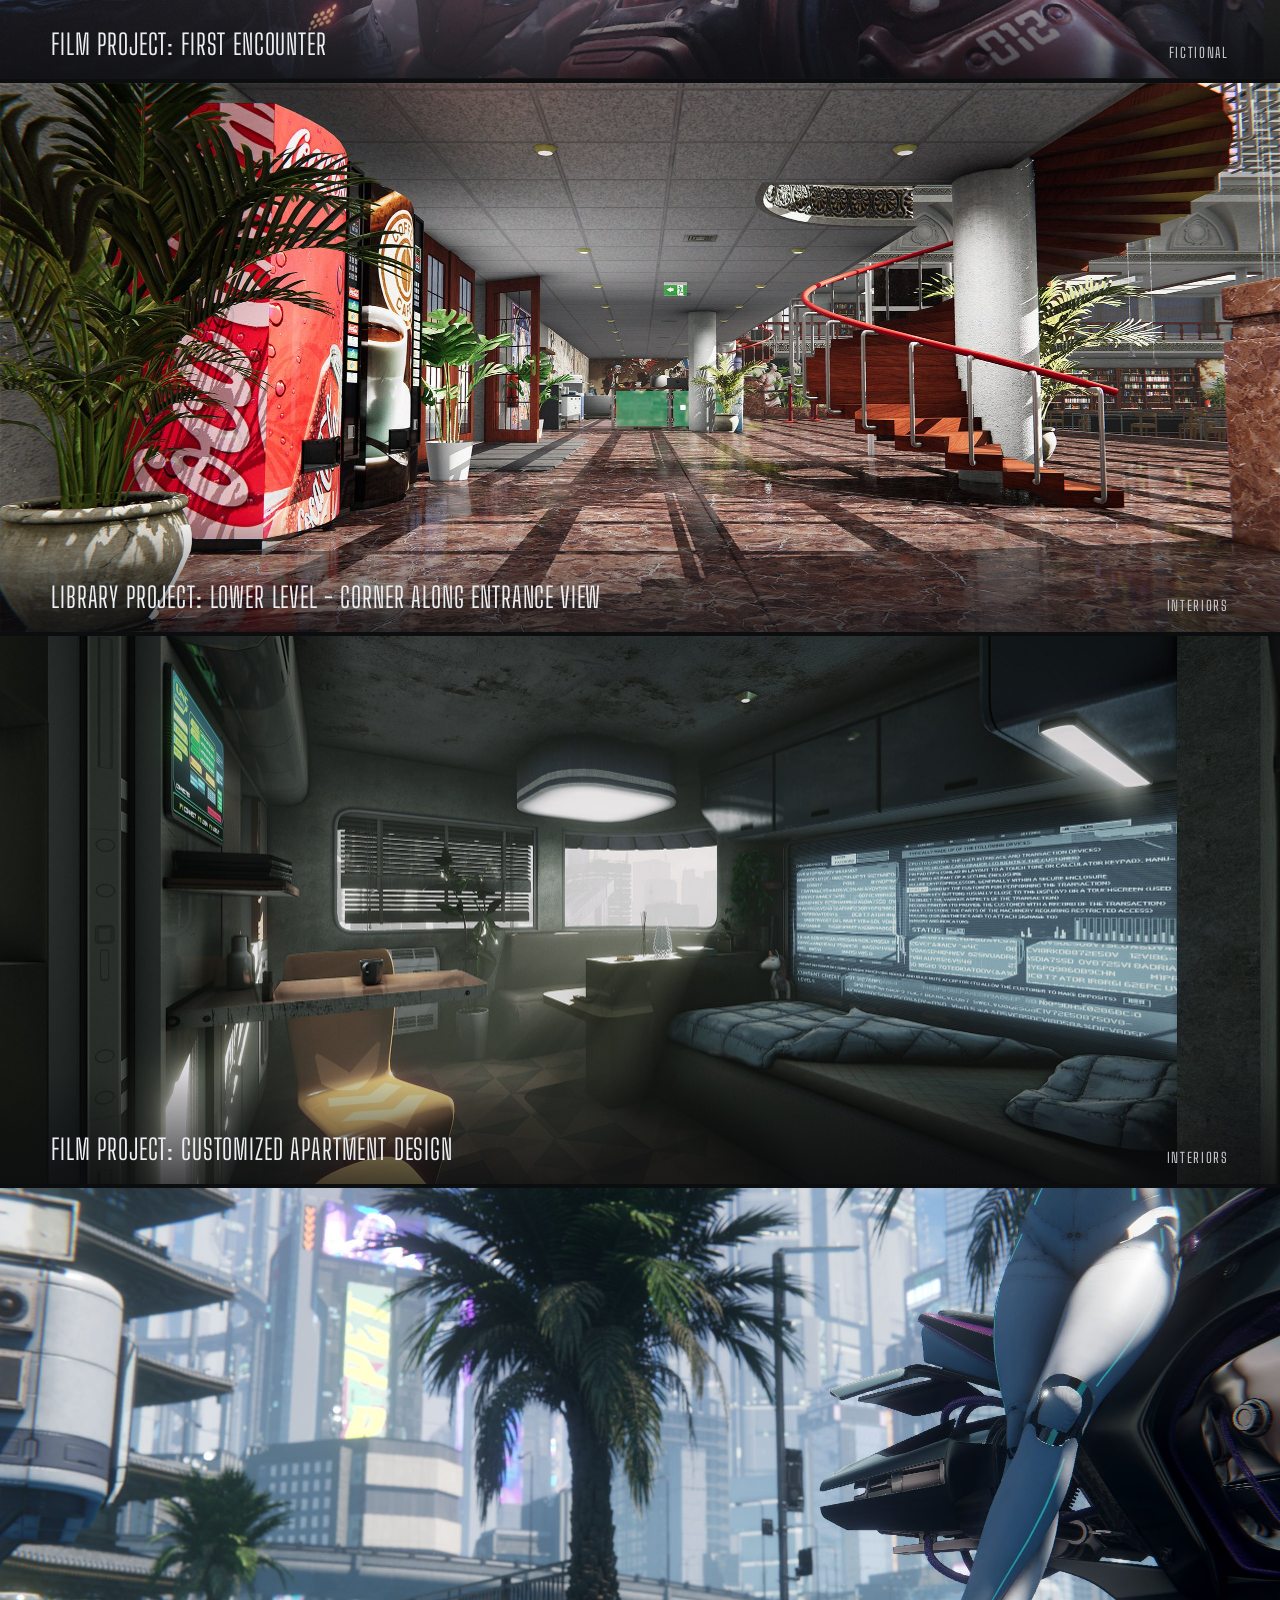
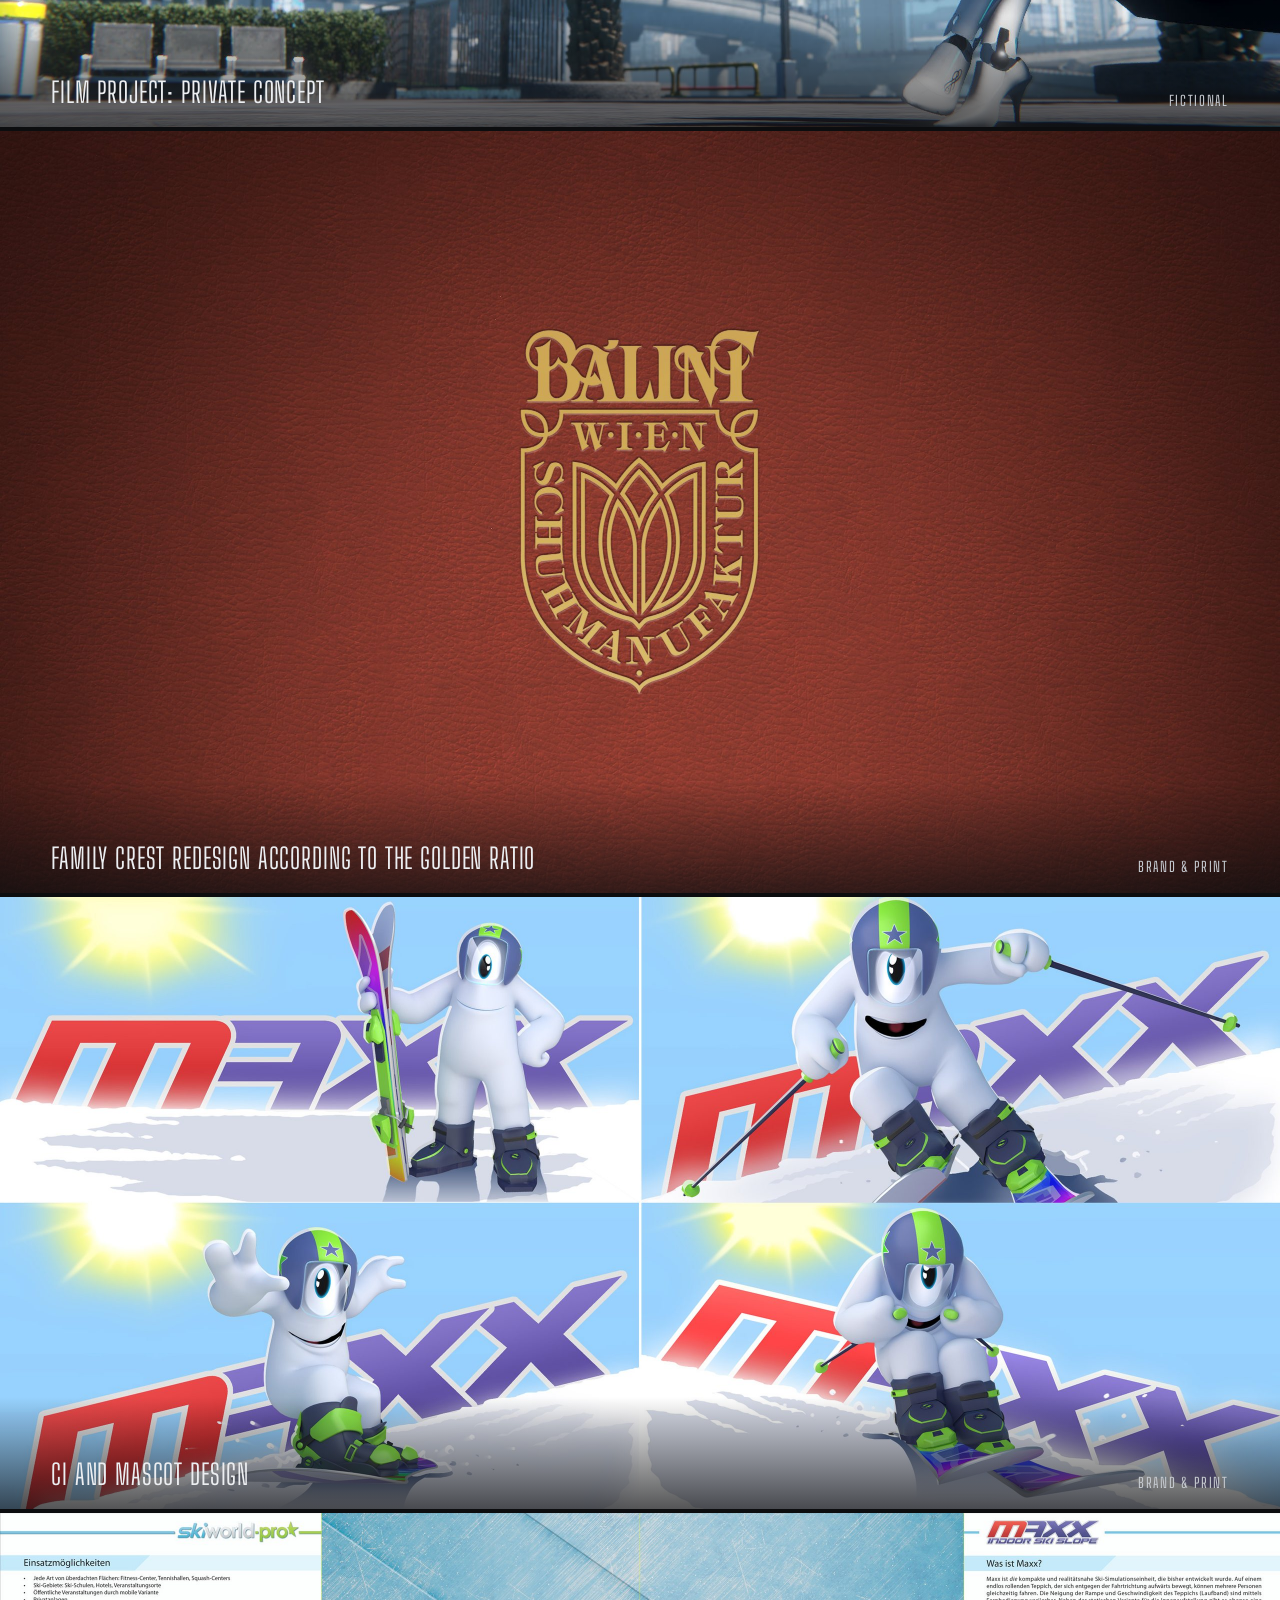
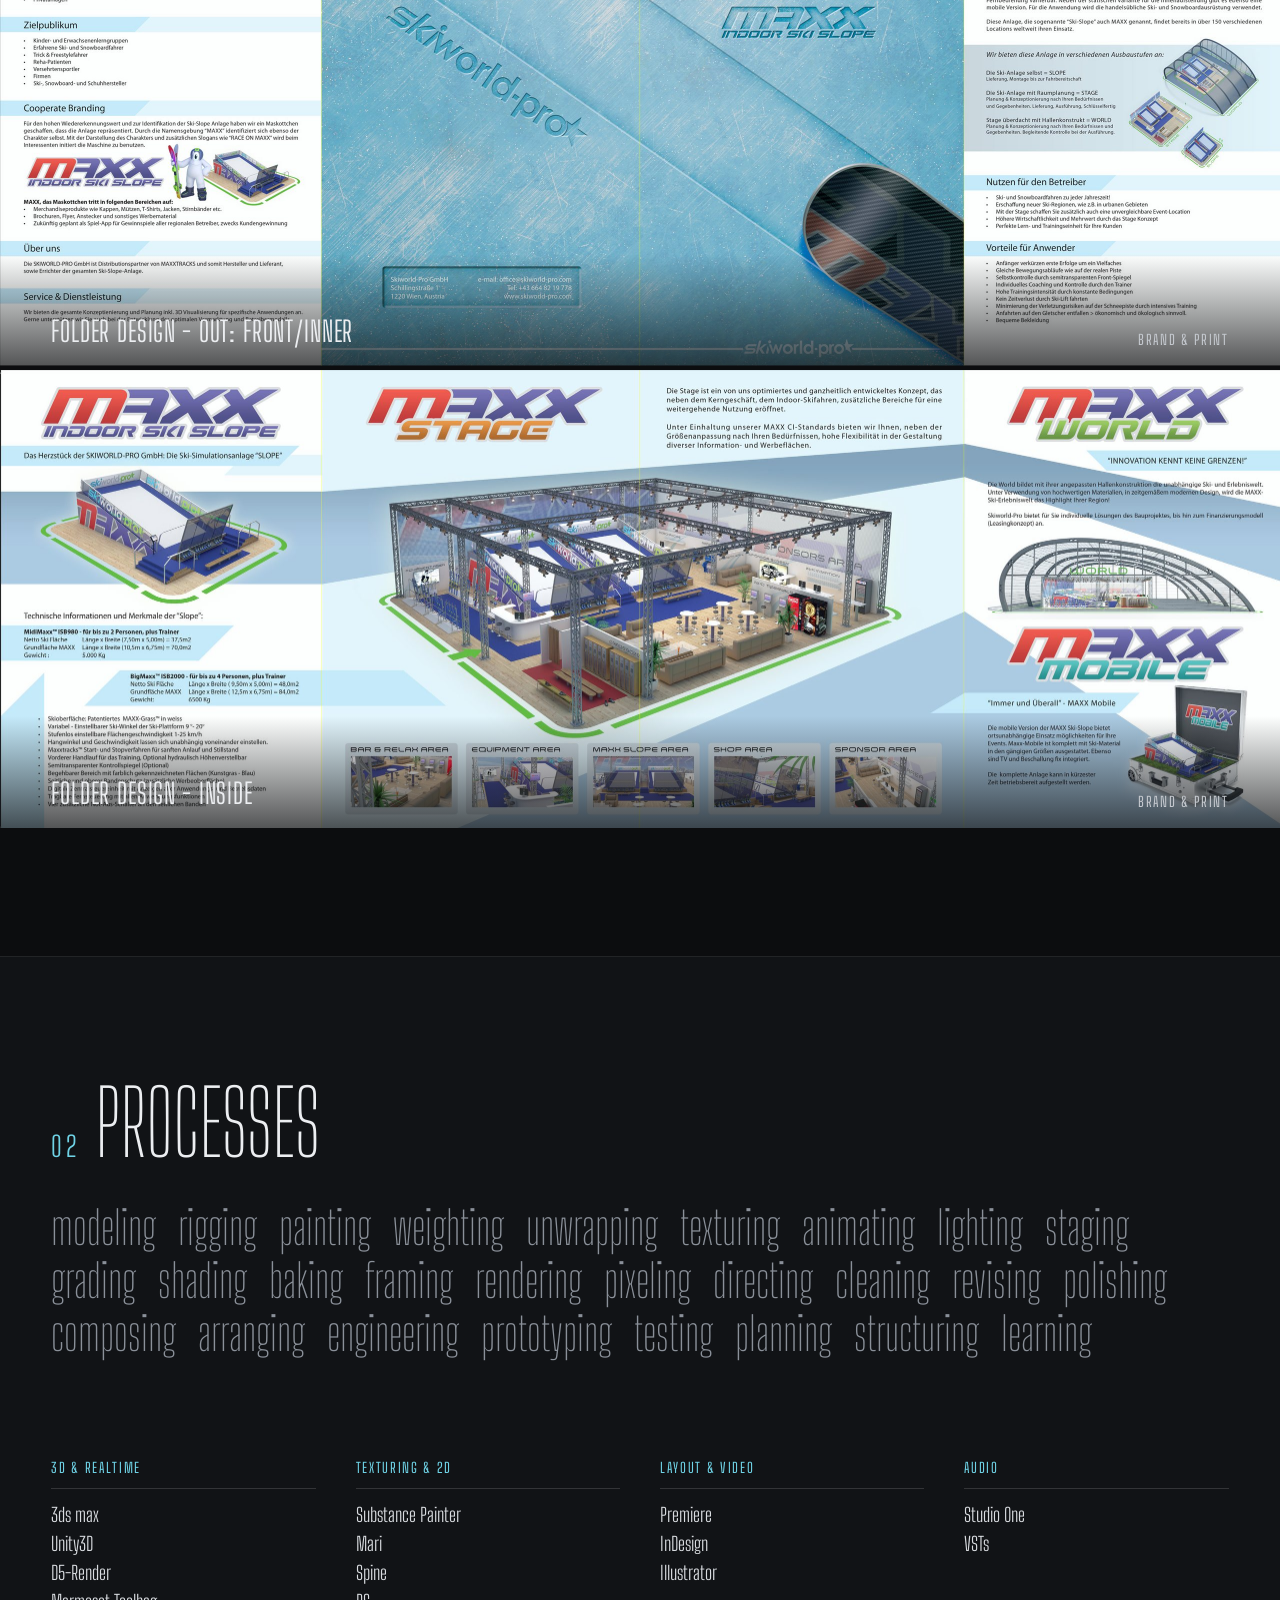
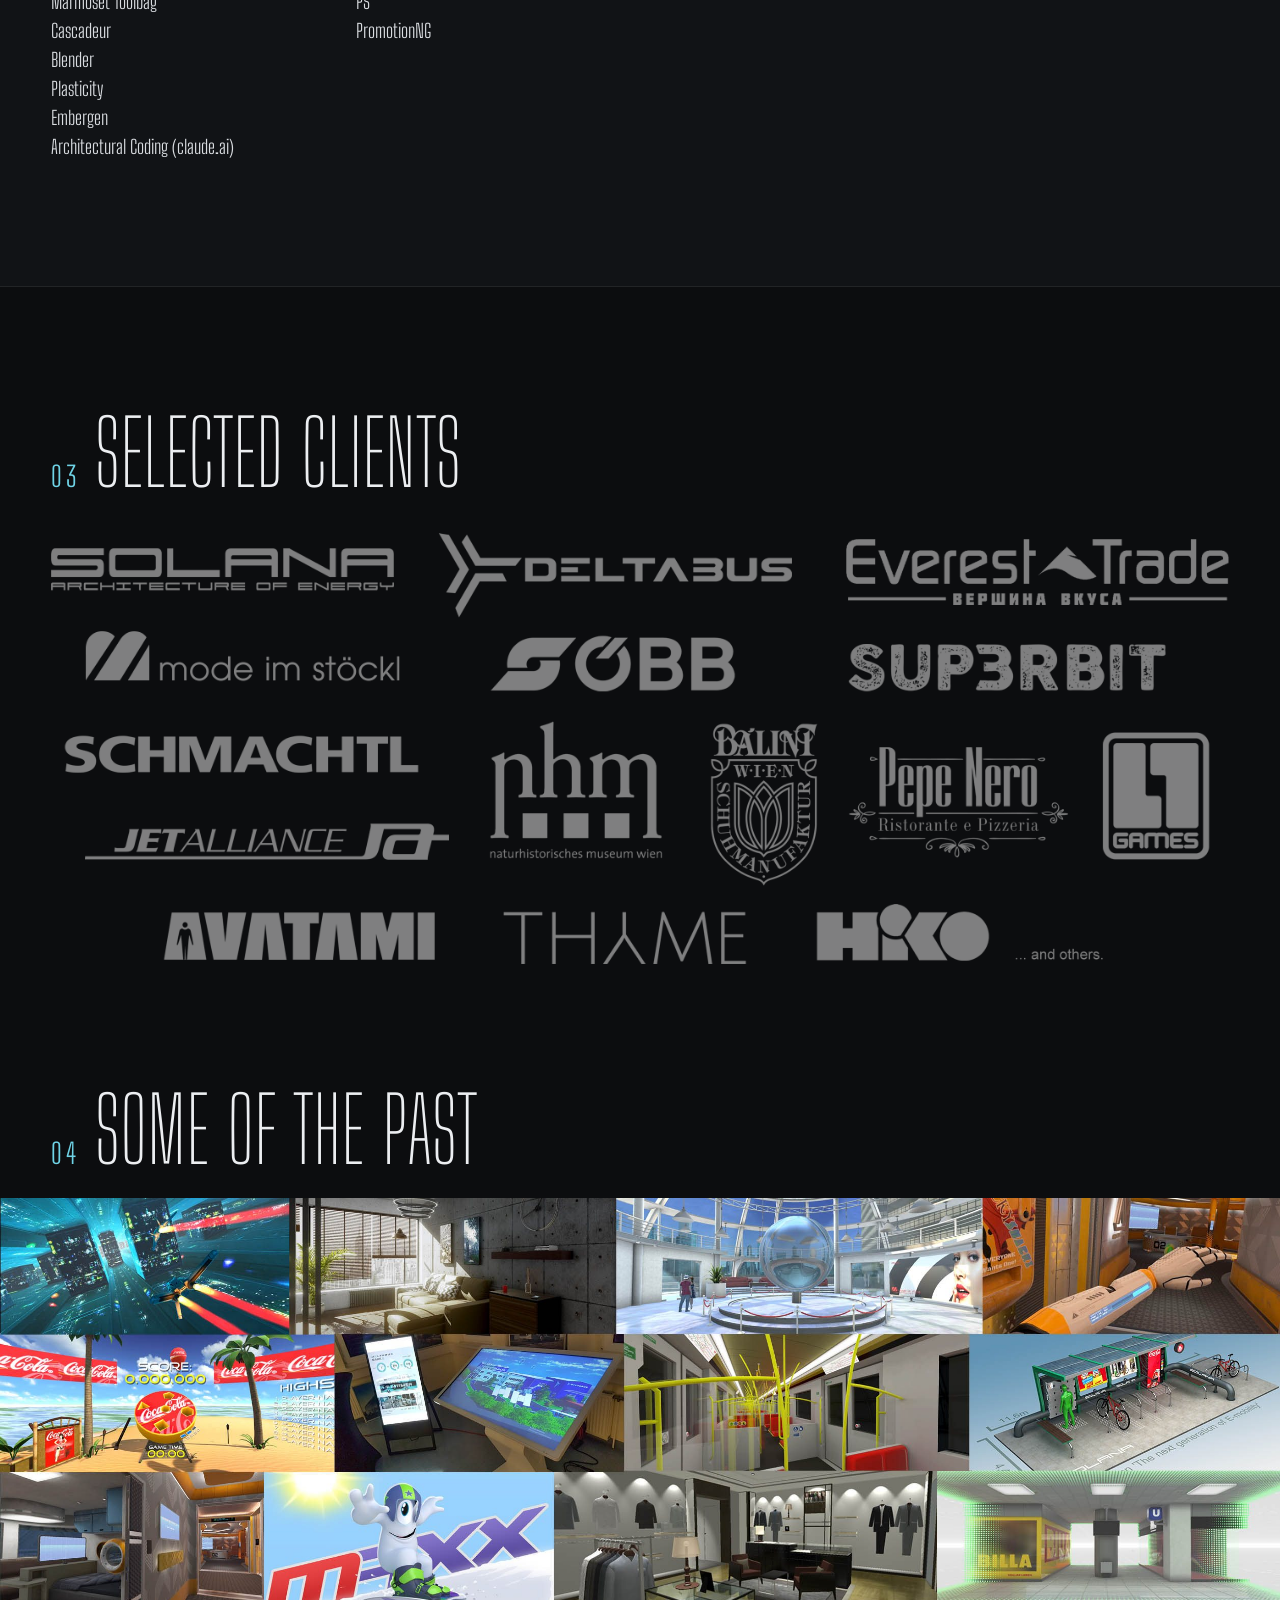
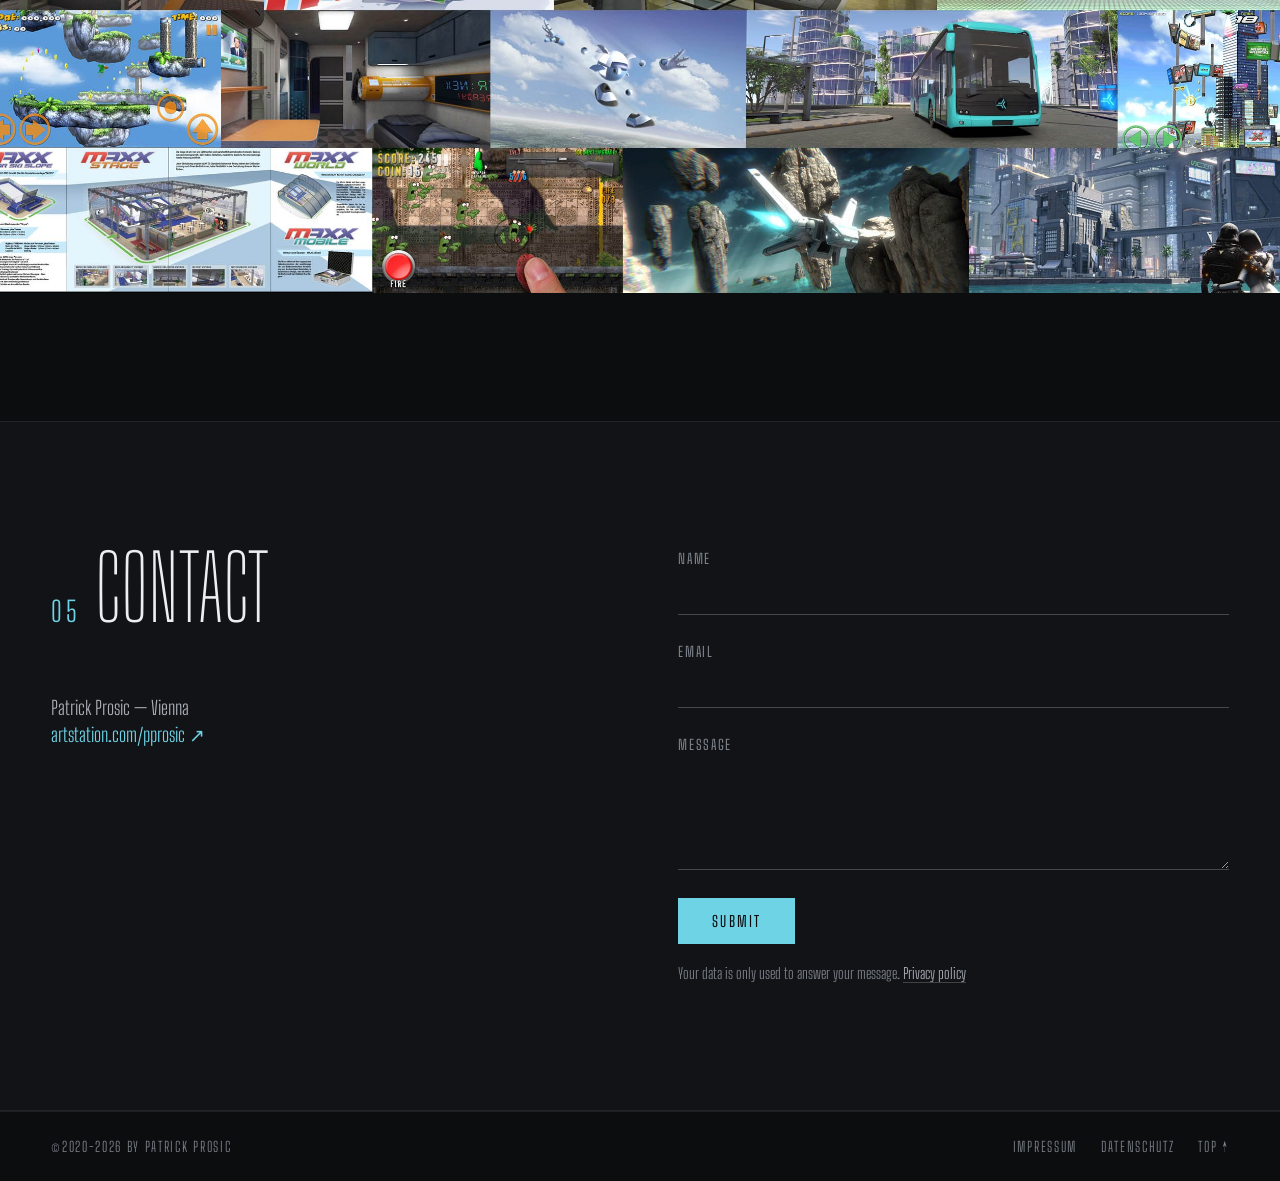
==== commit 8957c1cf: "Mobile: neues Menue mit schraegem 3-Linien-Button und Seitenpanel - Button aus drei schraegen, abger" ====
--- a/index.html
+++ b/index.html
@@ -17,7 +17,7 @@
 </head>
 <body>
 
-  <nav class="nav">
+  <nav class="nav nav--menu">
     <a href="#top" class="nav__logo"><span>P</span>PROSIC</a>
     <div class="nav__links">
       <a href="#work">Work</a>
@@ -26,7 +26,22 @@
       <a href="#contact">Contact</a>
       <a href="https://www.artstation.com/pprosic" target="_blank" rel="noopener" class="accent">ArtStation ↗</a>
     </div>
+    <button class="burger" id="burger" aria-label="Menu" aria-expanded="false" aria-controls="menu"><span></span><span></span><span></span></button>
   </nav>
+
+  <!-- Mobile-Menue: faehrt von rechts herein (css: .menu, js: Menu) -->
+  <div class="menu" id="menu">
+    <div class="menu__scrim"></div>
+    <aside class="menu__panel">
+      <div class="menu__links">
+        <a href="#work" style="--i:0"><span>01</span>Work</a>
+        <a href="#process" style="--i:1"><span>02</span>Processes</a>
+        <a href="#clients" style="--i:2"><span>03</span>Clients</a>
+        <a href="#contact" style="--i:3"><span>04</span>Contact</a>
+      </div>
+      <a href="https://www.artstation.com/pprosic" target="_blank" rel="noopener" class="menu__ext" style="--i:4">ArtStation ↗</a>
+    </aside>
+  </div>
 
   <header id="top" class="hero">
     <img class="hero__img" src="assets/img/DarkStreet_003_0282.jpg" alt="" fetchpriority="high">
--- a/css/style.css
+++ b/css/style.css
@@ -52,6 +52,53 @@
 .nav__links a { color: var(--ink-3); }
 .nav__links a.accent { color: var(--accent); }
 .nav__links a:hover { color: var(--ink); }
+
+/* Mobile-Menue — Button: drei schraege, abgerundete Linien; offen -> X */
+.burger, .menu { display: none; }
+@media (max-width: 860px) {
+  .nav--menu .nav__links { display: none; }
+  .burger {
+    display: block; position: relative; width: 44px; height: 44px; margin-right: -8px;
+    background: none; border: 0; padding: 0; cursor: pointer; -webkit-tap-highlight-color: transparent;
+  }
+  .burger span {
+    position: absolute; left: 10px; top: 19px; width: 24px; height: 6px; border-radius: 3px; background: var(--ink);
+    transition: transform .45s cubic-bezier(.22,1,.36,1), opacity .25s;
+  }
+  .burger span:nth-child(1) { transform: translateY(-11px) rotate(-19deg); }
+  .burger span:nth-child(2) { transform: rotate(-19deg); }
+  .burger span:nth-child(3) { transform: translateY(11px) rotate(-19deg); }
+  .menu-open .burger span:nth-child(1) { transform: rotate(-45deg); }
+  .menu-open .burger span:nth-child(2) { transform: rotate(-19deg) scaleX(0); opacity: 0; }
+  .menu-open .burger span:nth-child(3) { transform: rotate(45deg); }
+
+  /* Panel liegt unter der Nav-Leiste (z 19), damit Logo + X sichtbar bleiben */
+  .menu { display: block; position: fixed; inset: 0; z-index: 19; visibility: hidden; transition: visibility 0s .6s; }
+  .menu-open .menu { visibility: visible; transition: none; }
+  .menu__scrim { position: absolute; inset: 0; background: rgba(0,0,0,0.4); opacity: 0; transition: opacity .5s; }
+  .menu-open .menu__scrim { opacity: 1; }
+  .menu__panel {
+    position: absolute; top: 0; right: 0; height: 100vh; height: 100dvh; width: min(56vw, 280px);
+    display: flex; flex-direction: column; justify-content: space-between;
+    padding: 132px var(--pad) calc(40px + env(safe-area-inset-bottom));
+    background: rgba(8,9,10,0.72); backdrop-filter: blur(18px); -webkit-backdrop-filter: blur(18px);
+    border-left: 1px solid var(--line);
+    transform: translateX(100%); transition: transform .6s cubic-bezier(.22,1,.36,1);
+  }
+  .menu-open .menu__panel { transform: none; }
+  .menu__links { display: flex; flex-direction: column; gap: 26px; }
+  .menu__links a, .menu__ext {
+    opacity: 0; transform: translateX(28px);
+    transition: opacity .4s, transform .6s cubic-bezier(.22,1,.36,1);
+  }
+  .menu-open .menu__links a, .menu-open .menu__ext {
+    opacity: 1; transform: none; transition-delay: calc(.12s + var(--i) * .06s);
+  }
+  .menu__links a { display: flex; align-items: baseline; gap: 14px; font-family: var(--display); font-weight: 200; font-size: clamp(44px, 13vw, 58px); line-height: 0.9; text-transform: uppercase; }
+  .menu__links a span { font-family: var(--text); font-size: 14px; letter-spacing: 0.12em; color: var(--accent); }
+  .menu__ext { color: var(--accent); font-size: 15px; font-weight: 400; letter-spacing: 0.14em; text-transform: uppercase; border-top: 1px solid rgba(255,255,255,0.14); padding-top: 22px; }
+  .menu-open, .menu-open body { overflow: hidden; }
+}
 
 /* Hero */
 .hero { position: relative; height: 100vh; min-height: 620px; overflow: hidden; display: flex; align-items: flex-end; }
